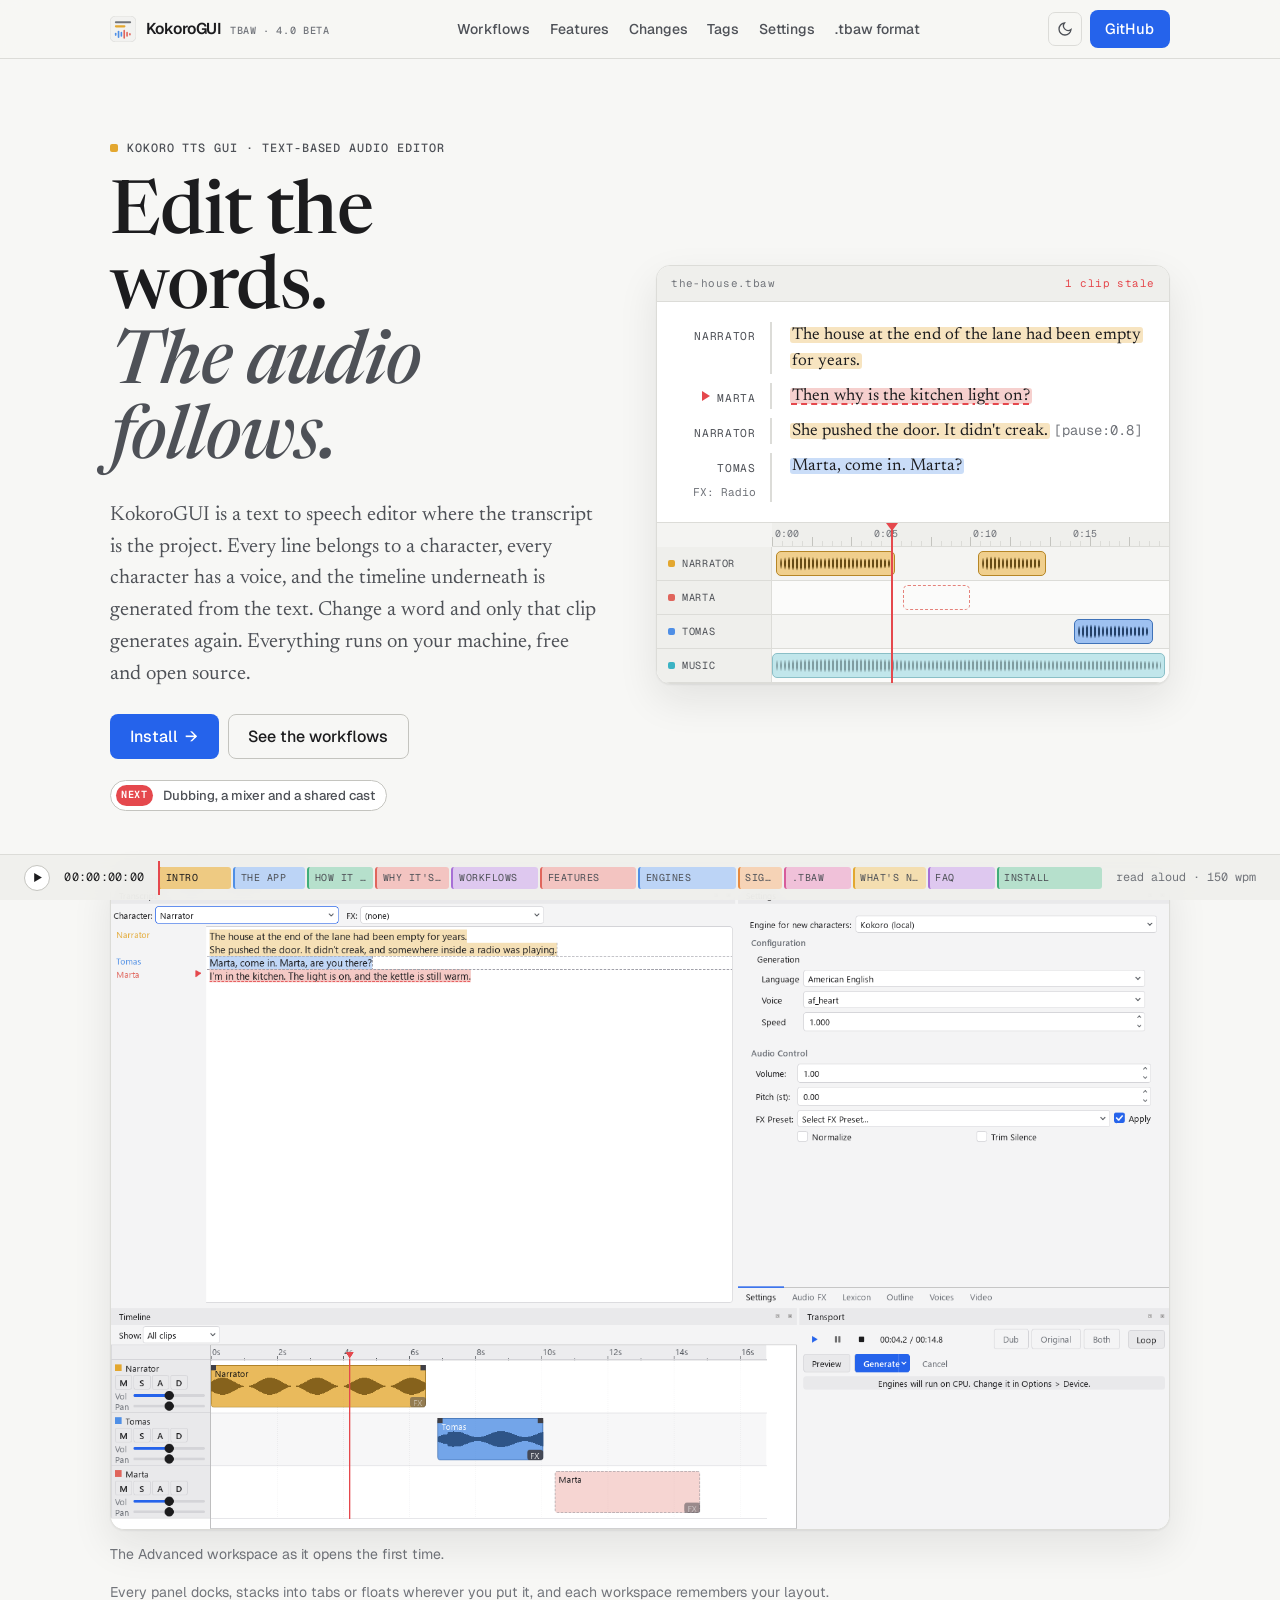
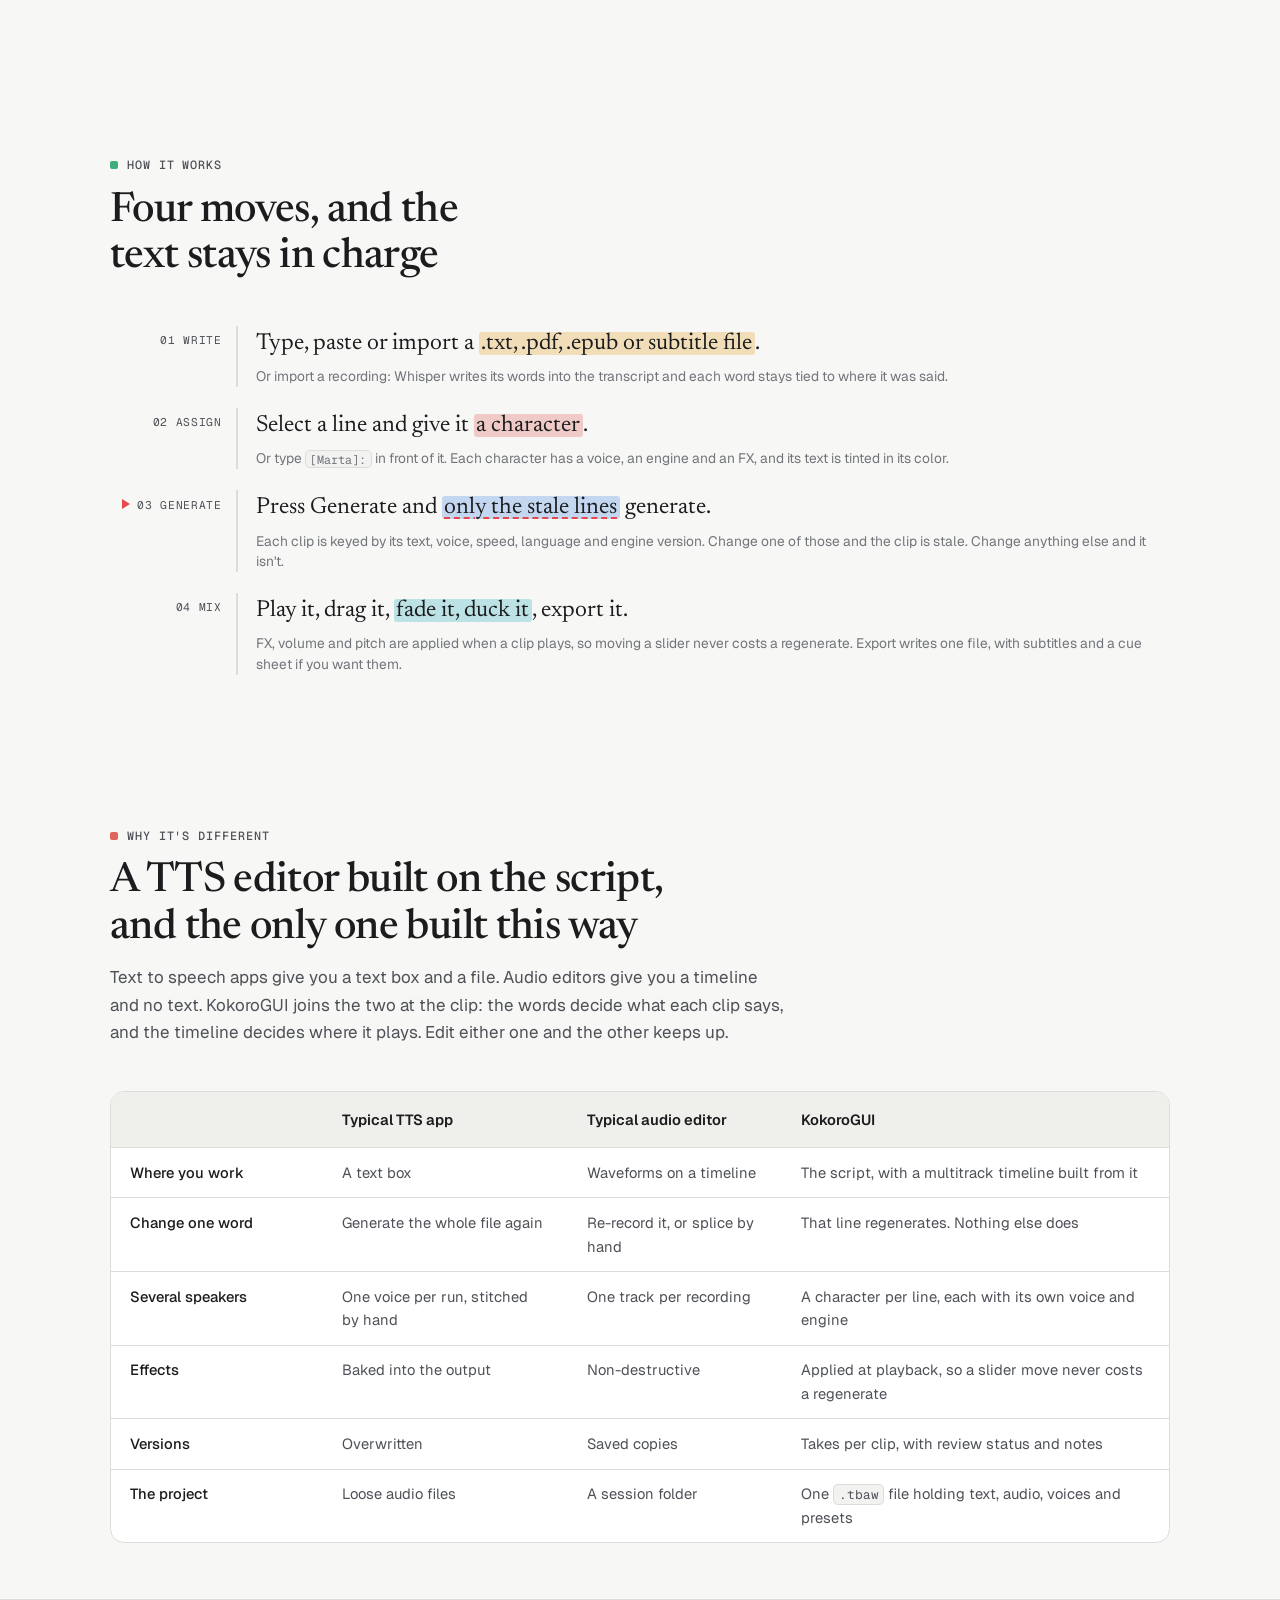
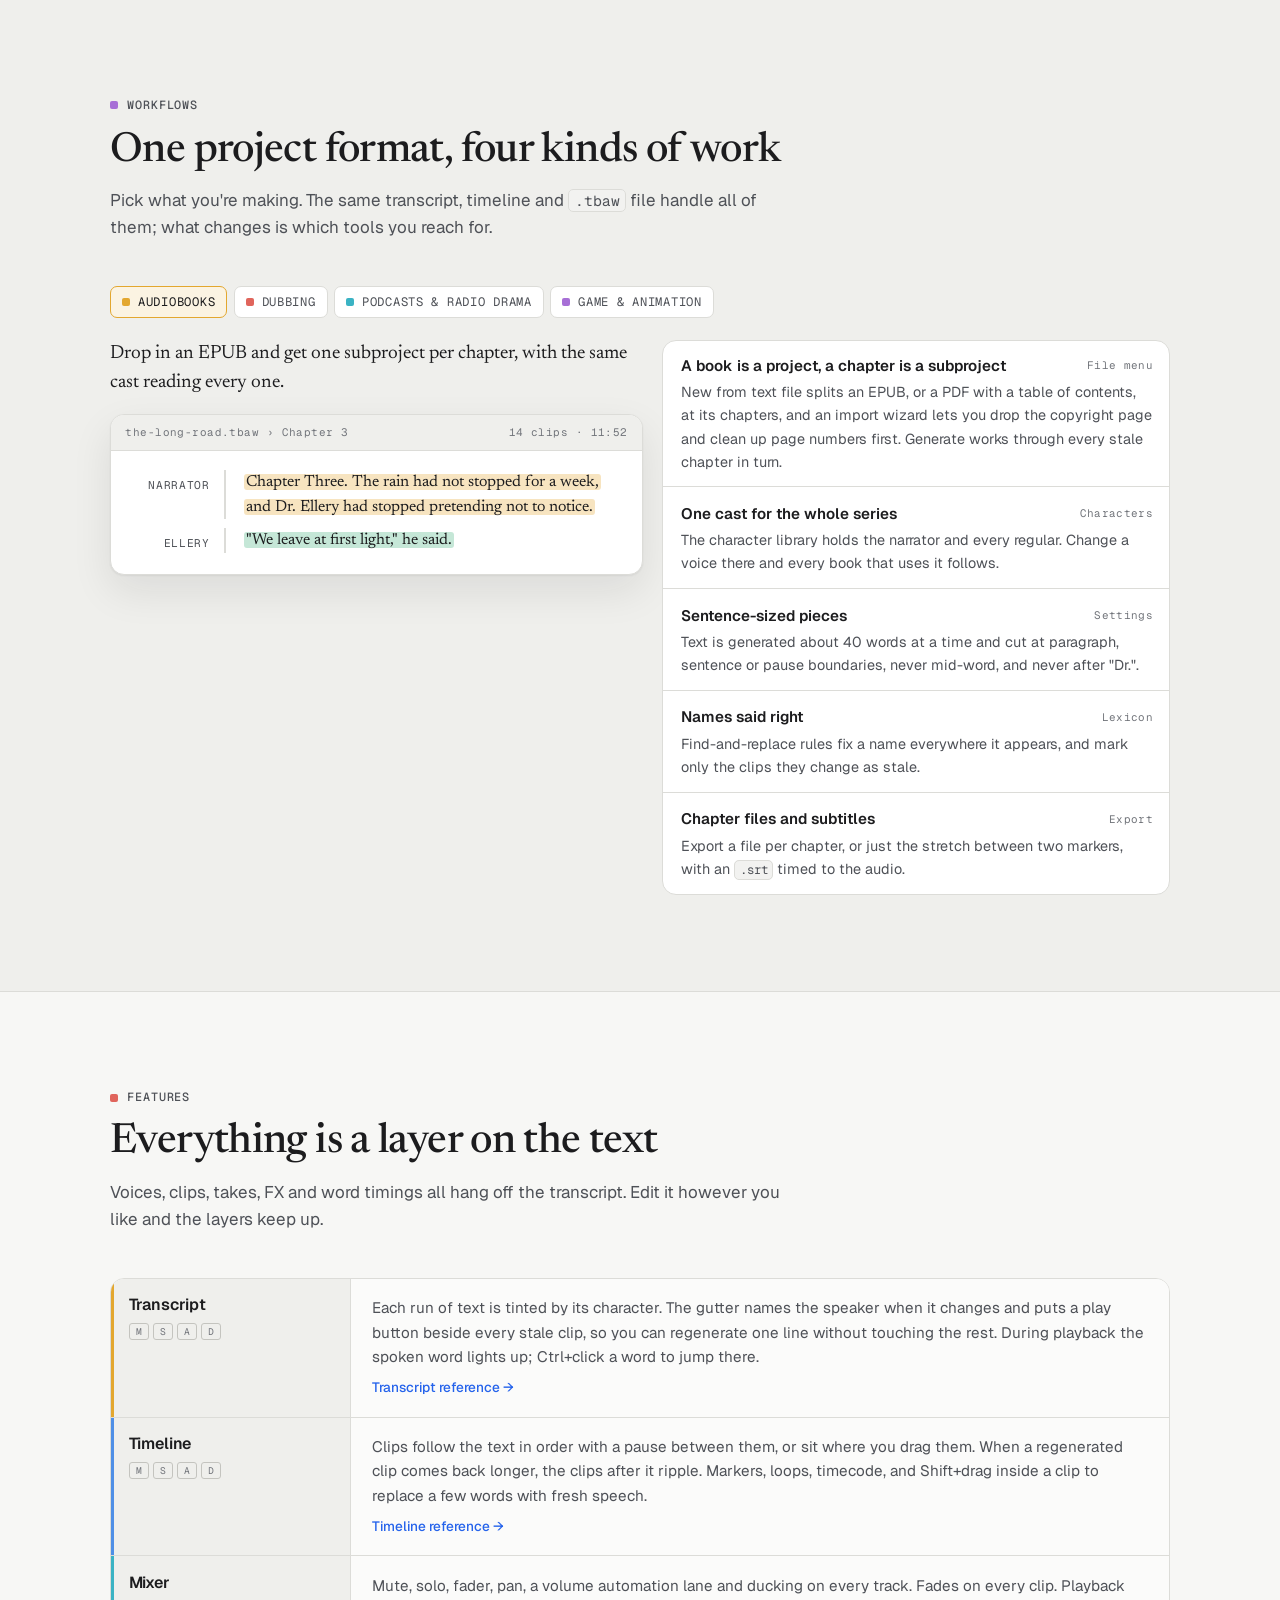
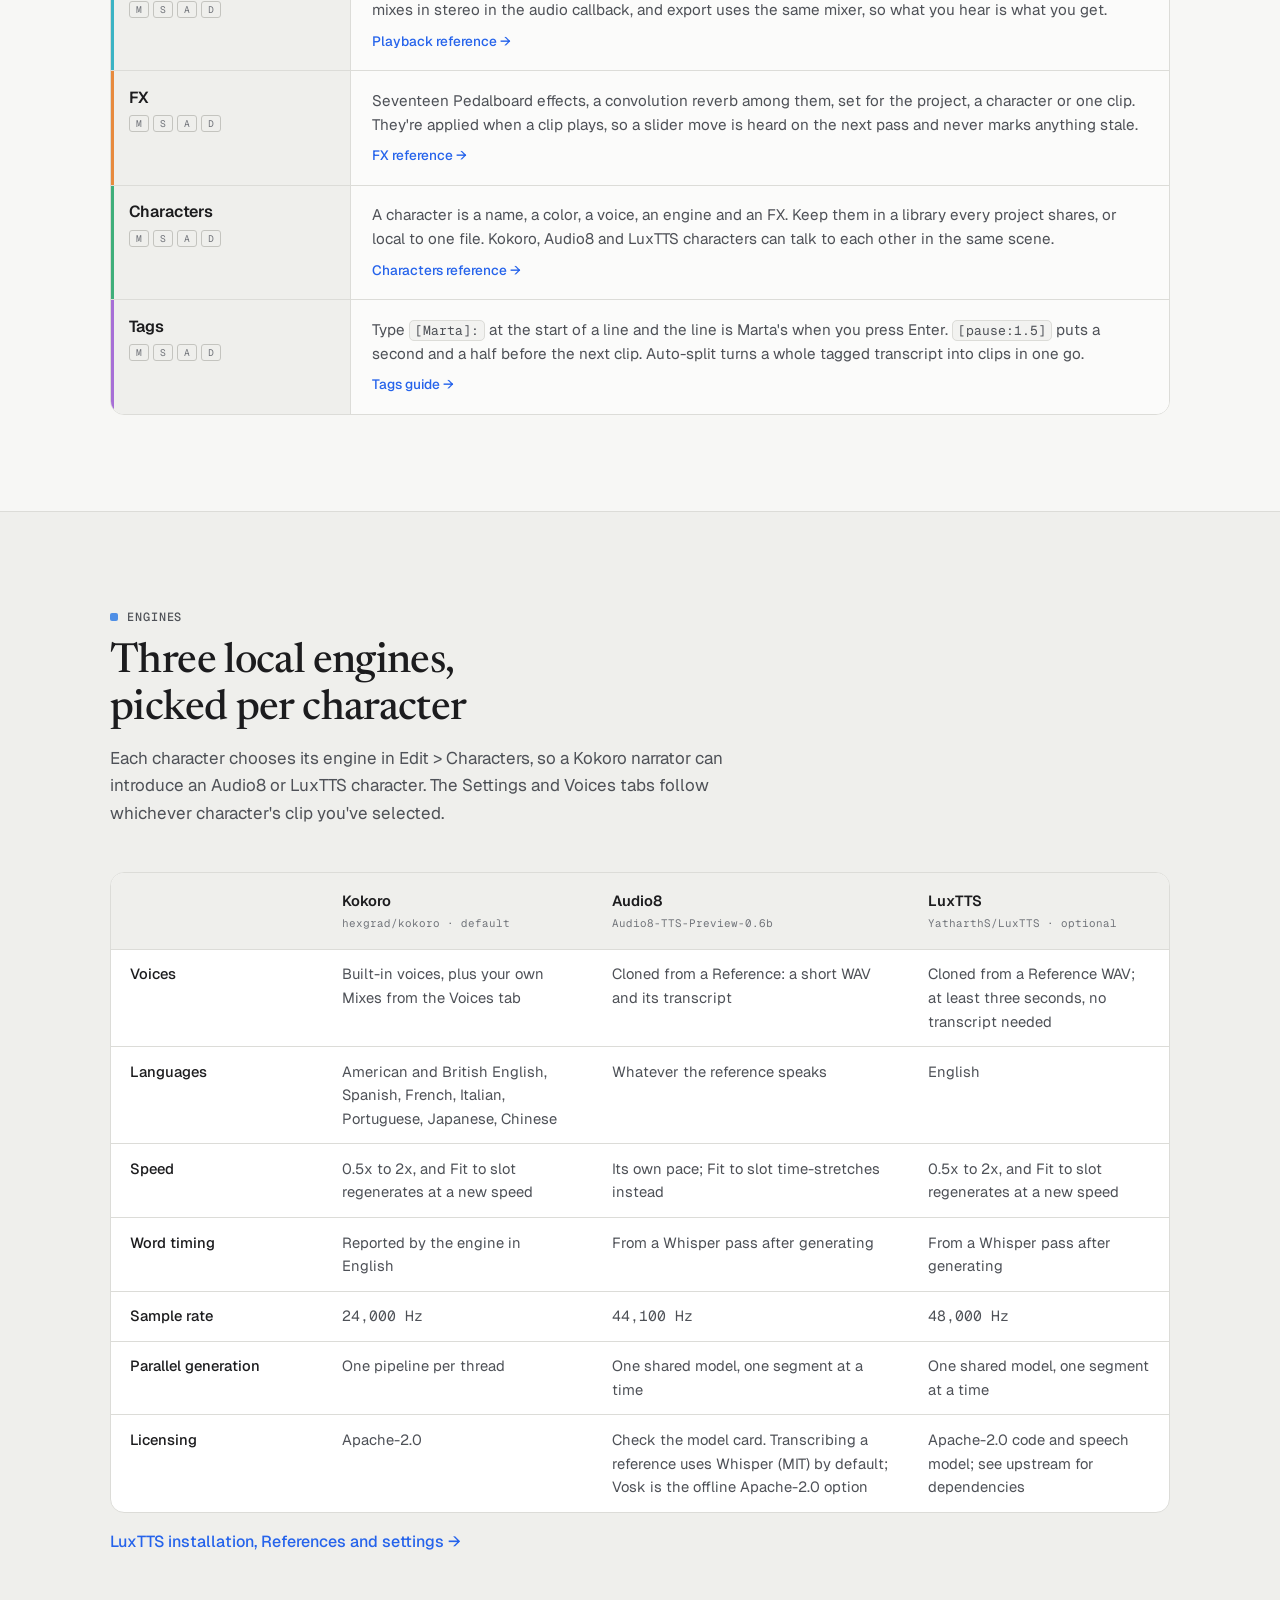
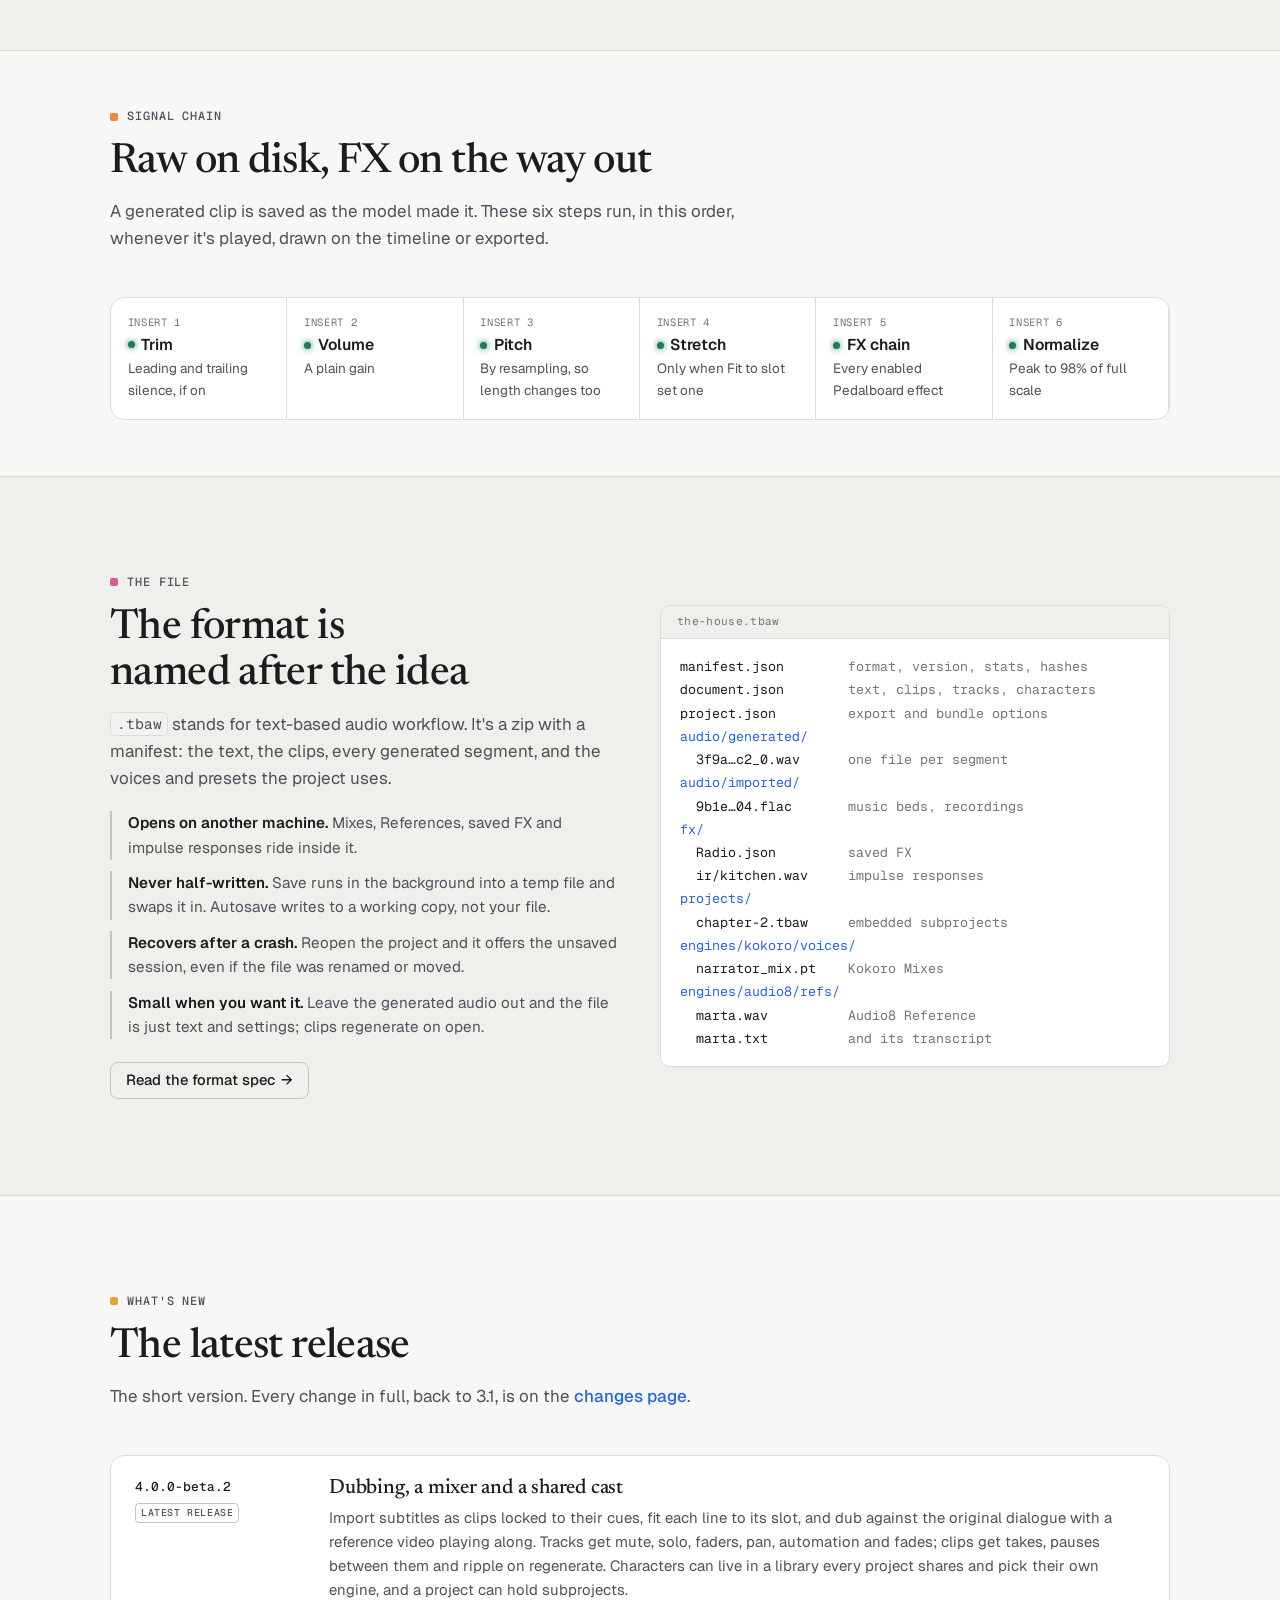
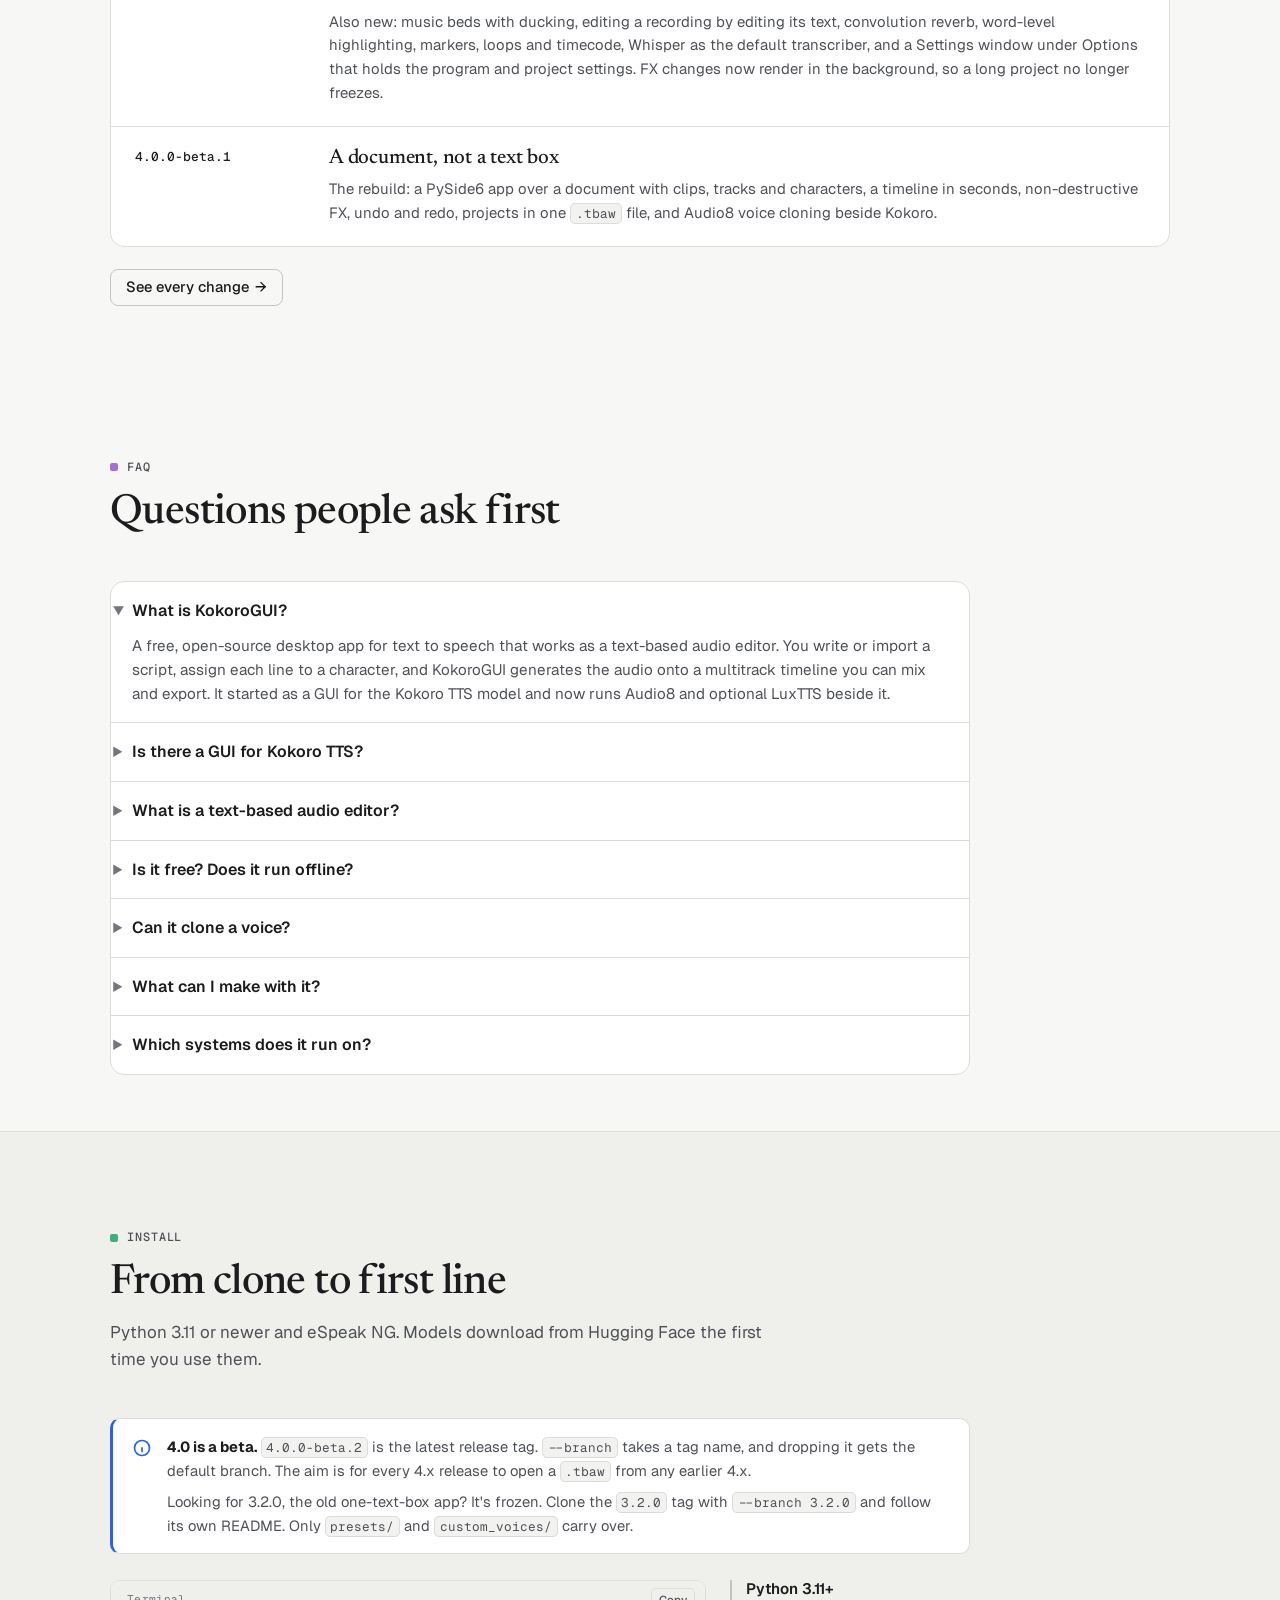
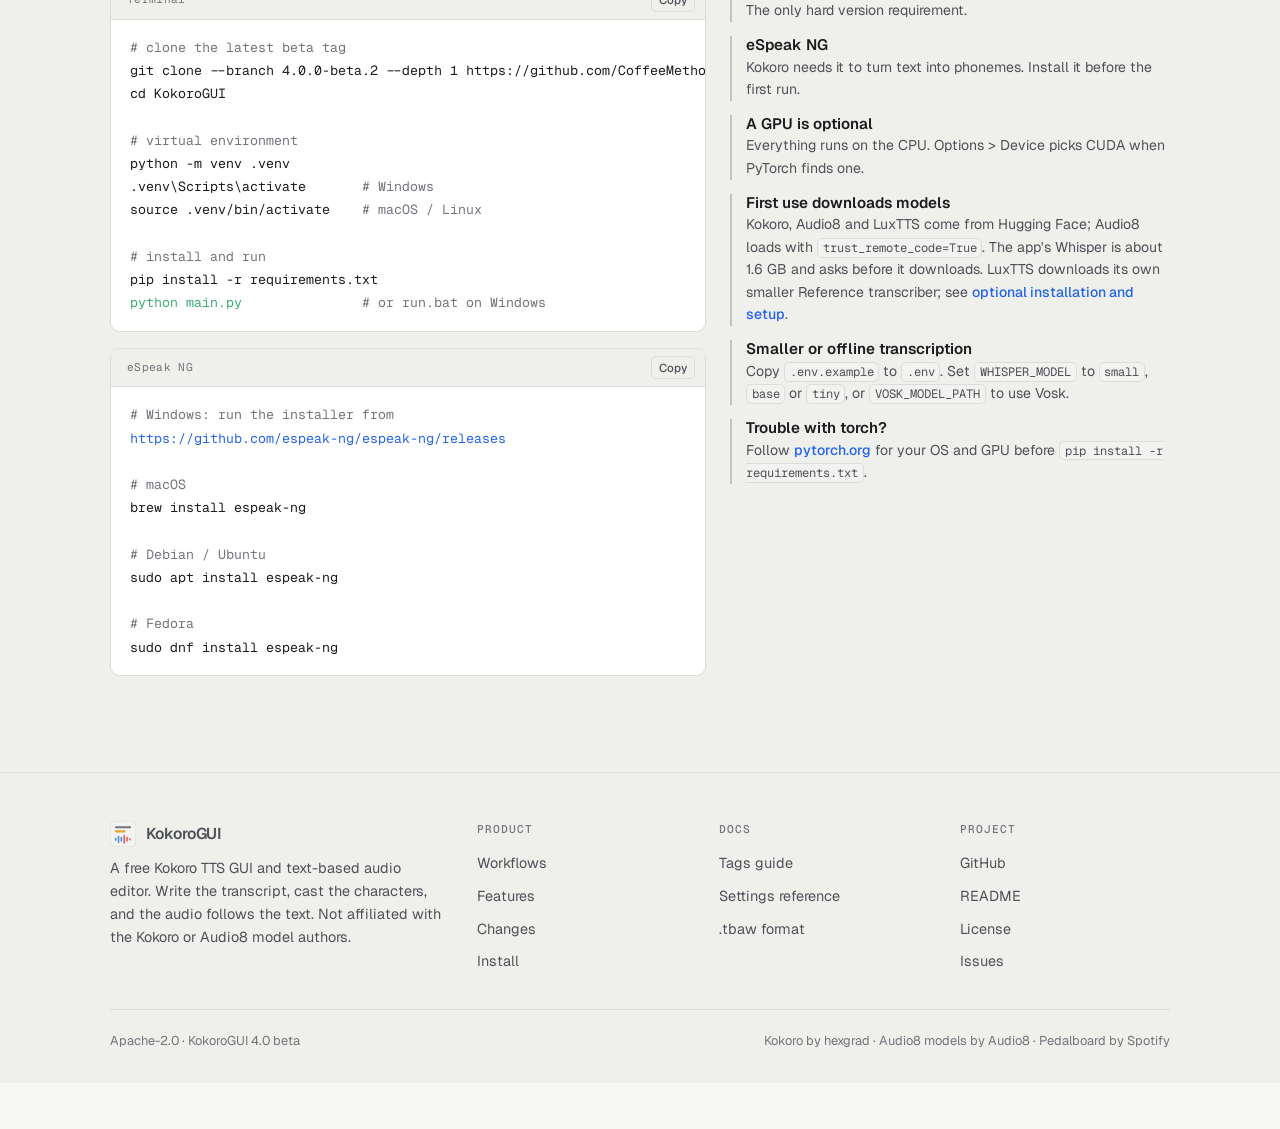
==== docs/index.html @ 77e20b41 "Add optional LuxTTS engine support Co-authored-by: coffeemethod <coffeemethod@proton.me>" ====
<!doctype html>
<html lang="en">
<head>
<meta charset="UTF-8" />
<meta name="viewport" content="width=device-width, initial-scale=1.0" />
<title>KokoroGUI · Kokoro TTS GUI and text-based audio editor</title>
<meta name="description" content="KokoroGUI is a free, open-source Kokoro TTS GUI and text-based audio editor. Write a script, give each line a voice, and a multitrack timeline is built from the text. Edit a word and only that line regenerates. Audiobooks, dubbing, podcasts and game dialogue, all offline." />
<meta name="keywords" content="Kokoro GUI, KokoroGUI, Kokoro TTS GUI, Kokoro TTS, text-based audio editor, TTS editor, text to speech editor, text to speech GUI, audiobook maker, AI voice dubbing, voice cloning, multi-voice TTS, local TTS, offline text to speech, open source TTS" />
<meta name="robots" content="index, follow, max-image-preview:large" />
<link rel="canonical" href="https://coffeemethod.github.io/KokoroGUI/" />
<meta name="theme-color" content="#1e1f22" />
<meta property="og:site_name" content="KokoroGUI" />
<meta property="og:title" content="KokoroGUI · Kokoro TTS GUI and text-based audio editor" />
<meta property="og:description" content="Edit the words and the audio follows. A free, local TTS editor where the script is the project and the timeline is built from it. Open source, one .tbaw file per project." />
<meta property="og:type" content="website" />
<meta property="og:url" content="https://coffeemethod.github.io/KokoroGUI/" />
<meta property="og:image" content="https://coffeemethod.github.io/KokoroGUI/assets/shell_dark.png" />
<meta property="og:image:width" content="1600" />
<meta property="og:image:height" content="1000" />
<meta property="og:image:alt" content="KokoroGUI: a transcript tinted by character above a multitrack timeline" />
<meta name="twitter:card" content="summary_large_image" />
<meta name="twitter:title" content="KokoroGUI · Kokoro TTS GUI and text-based audio editor" />
<meta name="twitter:description" content="Edit the words and the audio follows. A free, local TTS editor for audiobooks, dubbing, podcasts and game dialogue." />
<meta name="twitter:image" content="https://coffeemethod.github.io/KokoroGUI/assets/shell_dark.png" />
<script type="application/ld+json">
{
  "@context": "https://schema.org",
  "@graph": [
    {
      "@type": "WebSite",
      "@id": "https://coffeemethod.github.io/KokoroGUI/#website",
      "url": "https://coffeemethod.github.io/KokoroGUI/",
      "name": "KokoroGUI",
      "alternateName": ["Kokoro GUI", "Kokoro TTS GUI"],
      "inLanguage": "en"
    },
    {
      "@type": "SoftwareApplication",
      "@id": "https://coffeemethod.github.io/KokoroGUI/#app",
      "name": "KokoroGUI",
      "alternateName": ["Kokoro GUI", "Kokoro TTS GUI", "KokoroGUI text-based audio editor"],
      "description": "A free, open-source text-based audio editor for text to speech. The script is the project: each line has a character and a voice, a multitrack timeline is built from the text, and editing a word regenerates only that line. Runs Kokoro TTS, Audio8 and optional LuxTTS locally.",
      "applicationCategory": "MultimediaApplication",
      "applicationSubCategory": "Text to speech editor",
      "operatingSystem": "Windows, macOS, Linux",
      "softwareVersion": "4.0.0-beta.2",
      "license": "https://www.apache.org/licenses/LICENSE-2.0",
      "isAccessibleForFree": true,
      "offers": { "@type": "Offer", "price": "0", "priceCurrency": "USD" },
      "url": "https://coffeemethod.github.io/KokoroGUI/",
      "downloadUrl": "https://github.com/CoffeeMethod/KokoroGUI",
      "codeRepository": "https://github.com/CoffeeMethod/KokoroGUI",
      "programmingLanguage": "Python",
      "screenshot": "https://coffeemethod.github.io/KokoroGUI/assets/shell_dark.png",
      "featureList": [
        "Text-based audio editing: the transcript is the project and the timeline is built from it",
        "Only lines whose text, voice, speed, language or engine changed regenerate",
        "Per-character voices and engines in one script (Kokoro TTS, Audio8 and LuxTTS)",
        "Multitrack timeline with mute, solo, faders, pan, automation, fades and ducking",
        "Non-destructive FX: seventeen Pedalboard effects applied at playback",
        "Subtitle import and fit-to-slot for dubbing, with reference video",
        "Edit a recording by editing its Whisper transcript",
        "Takes, review status and cue sheet export for game dialogue",
        "Audiobook projects from EPUB and PDF, one subproject per chapter",
        "One portable .tbaw project file"
      ]
    },
    {
      "@type": "FAQPage",
      "@id": "https://coffeemethod.github.io/KokoroGUI/#faq",
      "mainEntity": [
        {
          "@type": "Question",
          "name": "What is KokoroGUI?",
          "acceptedAnswer": {
            "@type": "Answer",
            "text": "A free, open-source desktop app for text to speech that works as a text-based audio editor. You write or import a script, assign each line to a character, and KokoroGUI generates the audio onto a multitrack timeline you can mix and export. It started as a GUI for the Kokoro TTS model and now runs Audio8 and optional LuxTTS beside it."
          }
        },
        {
          "@type": "Question",
          "name": "Is there a GUI for Kokoro TTS?",
          "acceptedAnswer": {
            "@type": "Answer",
            "text": "Yes, this is one. KokoroGUI runs hexgrad/kokoro locally with every built-in voice, voice mixing, speed and language settings, and a full editor around it. You don't need to write Python to use it."
          }
        },
        {
          "@type": "Question",
          "name": "What is a text-based audio editor?",
          "acceptedAnswer": {
            "@type": "Answer",
            "text": "An editor where you change audio by changing its words. In KokoroGUI that goes both ways: edit the script and the changed lines regenerate; import a recording and Whisper puts its words in the transcript, so deleting a word cuts it from the audio."
          }
        },
        {
          "@type": "Question",
          "name": "Is it free? Does it run offline?",
          "acceptedAnswer": {
            "@type": "Answer",
            "text": "It's free under Apache-2.0. The models download from Hugging Face the first time you use them, and after that generation runs on your own CPU or GPU with no account and no upload."
          }
        },
        {
          "@type": "Question",
          "name": "Can it clone a voice?",
          "acceptedAnswer": {
            "@type": "Answer",
            "text": "Yes. The Audio8 engine clones a voice from a short WAV and its transcript, and KokoroGUI can transcribe the WAV for you. LuxTTS needs only the WAV, with at least three seconds of clear speech. Characters using any of these engines can speak in the same scene."
          }
        },
        {
          "@type": "Question",
          "name": "What can I make with it?",
          "acceptedAnswer": {
            "@type": "Answer",
            "text": "Audiobooks from EPUB or PDF, dubbed video from subtitle files, podcasts and radio drama with music beds, and game or animation dialogue with takes and a cue sheet. See the workflows."
          }
        },
        {
          "@type": "Question",
          "name": "Which systems does it run on?",
          "acceptedAnswer": {
            "@type": "Answer",
            "text": "Windows, macOS and Linux, anywhere Python 3.11 and eSpeak NG install. A GPU speeds things up but isn't required."
          }
        }
      ]
    }
  ]
}
</script>
<link rel="icon" href="data:image/svg+xml,%3Csvg xmlns='http://www.w3.org/2000/svg' viewBox='0 0 64 64'%3E%3Crect width='64' height='64' rx='14' fill='%231e1f22'/%3E%3Crect x='12' y='13' width='40' height='5' rx='2.5' fill='%23868a91'/%3E%3Crect x='12' y='23' width='26' height='5' rx='2.5' fill='%23e3a72f'/%3E%3Cg fill='%234f8fe6'%3E%3Crect x='12' y='41' width='4' height='8' rx='2'/%3E%3Crect x='19' y='36' width='4' height='18' rx='2'/%3E%3Crect x='26' y='39' width='4' height='12' rx='2'/%3E%3C/g%3E%3Cg fill='%23e0655c'%3E%3Crect x='33' y='34' width='4' height='22' rx='2'/%3E%3Crect x='40' y='39' width='4' height='12' rx='2'/%3E%3Crect x='47' y='42' width='4' height='6' rx='2'/%3E%3C/g%3E%3C/svg%3E" />
<link rel="preconnect" href="https://fonts.googleapis.com" />
<link rel="preconnect" href="https://fonts.gstatic.com" crossorigin />
<link href="https://fonts.googleapis.com/css2?family=Geist:wght@400;500;600&family=Geist+Mono:wght@400;500&family=Newsreader:ital,opsz,wght@0,6..72,400;0,6..72,500;1,6..72,400&display=swap" rel="stylesheet" />
<link rel="stylesheet" href="assets/site.css" />
<style>
  /* Hero */
  .hero{ padding: clamp(3rem, 7vw, 5rem) 0 clamp(2.5rem, 5vw, 3.5rem); }
  .hero-grid{ display:grid; grid-template-columns: 1fr 1.05fr; gap: clamp(2rem, 5vw, 3.5rem); align-items:center; }
  @media (max-width: 960px){ .hero-grid{ grid-template-columns: 1fr; } }
  .hero-copy{ display:flex; flex-direction:column; gap:1.3rem; }
  .hero h1 em{ font-style: italic; color: var(--text-2); }
  .hero .lede{ font-family: var(--font-script); font-size: clamp(1.12rem, 1.7vw, 1.28rem); line-height:1.55; color: var(--text-2); max-width: 36em; }
  .hero-ctas{ display:flex; gap:.6rem; flex-wrap:wrap; margin-top:.2rem; }
  .hero-chips{ display:flex; gap:.45rem; flex-wrap:wrap; }
  .stage{ background: var(--surface); border:1px solid var(--border); border-radius: var(--radius-lg); box-shadow: var(--shadow); overflow:hidden; }
  .stage-bar{ display:flex; align-items:center; justify-content:space-between; gap:1rem; padding:.55rem .9rem; border-bottom:1px solid var(--border); background: var(--bg-2); font-family: var(--font-mono); font-size:.68rem; color: var(--text-3); letter-spacing:.04em; }
  .stage-bar .dirty{ color: var(--playhead); }
  .stage .script{ padding: 1.2rem 1.2rem 1.3rem 0; --gutter: 7.2rem; font-size: 1.06rem; }
  .stage .tl{ border:none; border-top:1px solid var(--border); border-radius:0; --tl-head: 7.2rem; }
  @media (max-width: 620px){ .stage .script{ --gutter: 5.2rem; } .stage .tl{ --tl-head: 5.2rem; } }
  /* word-by-word highlight, like the app's playback */
  .karaoke .w{ border-radius:3px; animation: word 7.2s linear infinite; animation-delay: calc(var(--i) * .42s); }
  @keyframes word{ 0%{ background: color-mix(in srgb, var(--playhead) 38%, transparent); } 6%, 100%{ background: transparent; } }

  /* Screenshot */
  .shot{ border:1px solid var(--border); border-radius: var(--radius-lg); overflow:hidden; background: var(--surface); box-shadow: var(--shadow); }
  .shot img{ width:100%; height:auto; aspect-ratio: 16 / 10; object-fit: cover; }
  .shot img.light{ display:none; }
  :root[data-theme="light"] .shot img.dark{ display:none; }
  :root[data-theme="light"] .shot img.light{ display:block; }
  @media (prefers-color-scheme: light){
    :root:not([data-theme="dark"]) .shot img.dark{ display:none; }
    :root:not([data-theme="dark"]) .shot img.light{ display:block; }
  }
  .shot-cap{ display:flex; justify-content:space-between; gap:1rem; flex-wrap:wrap; margin-top:.8rem; font-size:.88rem; color: var(--text-3); }

  /* The four moves */
  .moves .script{ font-size: clamp(1.15rem, 2vw, 1.45rem); row-gap: 1.3rem; --gutter: 8rem; }
  .moves .script .t small{ display:block; font-family: var(--font-body); font-size:.86rem; color: var(--text-3); margin-top:.3rem; line-height:1.5; }
  @media (max-width: 620px){ .moves .script{ --gutter: 5.2rem; } }

  /* Workflow picker */
  .wf{ display:grid; grid-template-columns: 1.05fr 1fr; gap: 1.2rem; align-items:start; }
  @media (max-width: 900px){ .wf{ grid-template-columns: 1fr; } }
  .wf-intro{ font-family: var(--font-script); font-size: 1.2rem; line-height:1.5; color: var(--text); margin-bottom: 1rem; max-width: 34em; }
  .wf .stage .script{ font-size: 1rem; }
  .wf-list{ list-style:none; margin:0; padding:0; display:flex; flex-direction:column; gap:.1rem; border:1px solid var(--border); border-radius: var(--radius-lg); background: var(--surface); overflow:hidden; }
  .wf-list li{ padding: .8rem 1rem .8rem 1.1rem; border-bottom:1px solid var(--border); display:grid; grid-template-columns: 1fr auto; gap:.2rem 1rem; }
  .wf-list li:last-child{ border-bottom:none; }
  .wf-list b{ font-weight:600; font-size:.95rem; }
  .wf-list span{ grid-column: 1 / -1; color: var(--text-2); font-size:.9rem; }
  .wf-list a{ font-family: var(--font-mono); font-size:.68rem; color: var(--text-3); text-decoration:none; align-self:center; letter-spacing:.03em; }
  .wf-list a:hover{ color: var(--accent); }

  /* Engine compare */
  .compare{ overflow-x:auto; border:1px solid var(--border); border-radius: var(--radius-lg); background: var(--surface); }
  table.cmp{ width:100%; border-collapse:collapse; min-width: 640px; font-size:.92rem; }
  table.cmp th{ text-align:left; padding: 1rem 1.2rem; border-bottom:1px solid var(--border); font-weight:600; vertical-align: bottom; background: var(--bg-2); }
  table.cmp th .sub{ display:block; font-family: var(--font-mono); font-size:.68rem; color: var(--text-3); font-weight:400; margin-top:.2rem; }
  table.cmp th:first-child{ width: 20%; }
  table.cmp td{ padding: .8rem 1.2rem; border-bottom:1px solid var(--border); vertical-align: top; color: var(--text-2); }
  table.cmp td:first-child{ color: var(--text); font-weight:500; }
  table.cmp tr:last-child td{ border-bottom:none; }

  /* Signal chain as insert slots on a channel strip */
  .inserts{ display:grid; grid-template-columns: repeat(6, 1fr); border:1px solid var(--border); border-radius: var(--radius-lg); overflow:hidden; background: var(--surface); }
  @media (max-width: 900px){ .inserts{ grid-template-columns: repeat(3, 1fr); } }
  @media (max-width: 520px){ .inserts{ grid-template-columns: 1fr 1fr; } }
  .insert{ padding: 1rem 1.05rem 1.1rem; border-right:1px solid var(--border); border-bottom:1px solid var(--border); display:flex; flex-direction:column; gap:.3rem; margin-bottom:-1px; }
  .insert .n{ font-family: var(--font-mono); font-size:.66rem; color: var(--text-3); letter-spacing:.06em; }
  .insert h4{ font-size:.98rem; }
  .insert p{ font-size:.84rem; color: var(--text-2); }
  .insert .led{ width:7px; height:7px; border-radius:50%; background: var(--ok); box-shadow: 0 0 6px var(--ok); display:inline-block; margin-right:.4rem; vertical-align: 1px; }

  /* Projects */
  .split{ display:grid; grid-template-columns: 1fr 1fr; gap: 2.5rem; align-items:center; }
  @media (max-width: 860px){ .split{ grid-template-columns: 1fr; } }
  .split .sec-head{ margin-bottom: 1.2rem; }
  .checks{ list-style:none; margin:0; padding:0; display:flex; flex-direction:column; gap:.7rem; }
  .checks li{ font-size:.95rem; color: var(--text-2); padding-left: 1rem; border-left: 2px solid var(--border-2); }
  .checks b{ color: var(--text); font-weight:600; }

  /* What's new */
  .log{ display:flex; flex-direction:column; border:1px solid var(--border); border-radius: var(--radius-lg); background: var(--surface); overflow:hidden; }
  .log-item{ display:grid; grid-template-columns: 170px 1fr; gap: 1.5rem; padding: 1.3rem 1.5rem; border-bottom:1px solid var(--border); }
  .log-item:last-child{ border-bottom:none; }
  @media (max-width: 700px){ .log-item{ grid-template-columns: 1fr; gap:.5rem; } }
  .log-item .v{ font-family: var(--font-mono); font-size:.8rem; font-weight:500; color: var(--text); display:flex; flex-direction:column; gap:.35rem; align-items:flex-start; }
  .log-item .v .badge{ font-size:.62rem; letter-spacing:.06em; color: var(--text-2); border:1px solid var(--border-2); padding:.12em .5em; border-radius:4px; }
  .log-item h3{ font-family: var(--font-script); font-size:1.3rem; font-weight:500; margin-bottom:.4rem; }
  .log-item p{ font-size:.93rem; color: var(--text-2); }
  .log-item p + p{ margin-top:.5rem; }

  /* Install */
  .install-grid{ display:grid; grid-template-columns: 1.15fr .85fr; gap: 1.5rem; align-items:start; }
  @media (max-width: 900px){ .install-grid{ grid-template-columns: 1fr; } }
  .req{ display:flex; flex-direction:column; gap:.9rem; }
  .req div{ border-left: 2px solid var(--border-2); padding-left:.9rem; }
  .req h4{ font-size:.95rem; margin-bottom:.15rem; }
  .req p{ font-size:.88rem; color: var(--text-2); }
  /* FAQ */
  .faq{ display:flex; flex-direction:column; border:1px solid var(--border); border-radius: var(--radius-lg); background: var(--surface); overflow:hidden; max-width: 860px; }
  .faq details{ border-bottom:1px solid var(--border); padding: 1rem 1.3rem; }
  .faq details:last-child{ border-bottom:none; }
  .faq summary{ cursor:pointer; font-weight:600; color: var(--text); list-style-position: outside; }
  .faq summary::marker{ color: var(--text-3); }
  .faq details p{ margin-top:.6rem; color: var(--text-2); font-size:.95rem; }
</style>
</head>
<body>

<header class="site">
  <nav class="wrap">
    <a class="brand" href="index.html">
      <svg class="brand-mark" viewBox="0 0 64 64" aria-hidden="true">
        <rect width="64" height="64" rx="14" fill="var(--surface-2)" stroke="var(--border-2)"/>
        <rect x="12" y="13" width="40" height="5" rx="2.5" fill="var(--text-3)"/>
        <rect x="12" y="23" width="26" height="5" rx="2.5" fill="var(--c1)"/>
        <g fill="var(--c2)"><rect x="12" y="41" width="4" height="8" rx="2"/><rect x="19" y="36" width="4" height="18" rx="2"/><rect x="26" y="39" width="4" height="12" rx="2"/></g>
        <g fill="var(--c3)"><rect x="33" y="34" width="4" height="22" rx="2"/><rect x="40" y="39" width="4" height="12" rx="2"/><rect x="47" y="42" width="4" height="6" rx="2"/></g>
      </svg>
      <span class="brand-word">KokoroGUI<span class="ver">TBAW · 4.0 beta</span></span>
    </a>
    <div class="navlinks">
      <a href="index.html#workflows">Workflows</a>
      <a href="index.html#features">Features</a>
      <a href="changes.html">Changes</a>
      <a href="scripting.html">Tags</a>
      <a href="settings.html">Settings</a>
      <a href="format.html">.tbaw format</a>
    </div>
    <div class="navctas">
      <button class="icon-btn" id="themeToggle" aria-label="Toggle color theme" title="Toggle color theme">
        <svg id="iconSun" width="16" height="16" viewBox="0 0 24 24" fill="none" stroke="currentColor" stroke-width="2" stroke-linecap="round"><circle cx="12" cy="12" r="4"/><path d="M12 2v2M12 20v2M4.9 4.9l1.4 1.4M17.7 17.7l1.4 1.4M2 12h2M20 12h2M4.9 19.1l1.4-1.4M17.7 6.3l1.4-1.4"/></svg>
        <svg id="iconMoon" width="16" height="16" viewBox="0 0 24 24" fill="none" stroke="currentColor" stroke-width="2" stroke-linecap="round" style="display:none"><path d="M21 12.8A9 9 0 1 1 11.2 3 7 7 0 0 0 21 12.8Z"/></svg>
      </button>
      <button class="icon-btn menu-btn" id="menuToggle" aria-label="Open menu" aria-expanded="false">
        <svg width="16" height="16" viewBox="0 0 24 24" fill="none" stroke="currentColor" stroke-width="2" stroke-linecap="round"><path d="M4 7h16M4 12h16M4 17h16"/></svg>
      </button>
      <a class="btn btn-primary" href="https://github.com/CoffeeMethod/KokoroGUI" target="_blank" rel="noopener">GitHub</a>
    </div>
  </nav>
</header>

<main id="top">
  <section class="hero" data-clip="Intro" data-cc="c1">
    <div class="wrap hero-grid">
      <div class="hero-copy reveal">
        <span class="eyebrow">Kokoro TTS GUI · text-based audio editor</span>
        <h1>Edit the words.<br><em>The audio follows.</em></h1>
        <p class="lede">KokoroGUI is a text to speech editor where the transcript is the project. Every line belongs to a character, every character has a voice, and the timeline underneath is generated from the text. Change a word and only that clip generates again. Everything runs on your machine, free and open source.</p>
        <div class="hero-ctas">
          <a class="btn btn-primary btn-lg" href="#install">Install <span class="arrow" aria-hidden="true">→</span></a>
          <a class="btn btn-ghost btn-lg" href="#workflows">See the workflows</a>
        </div>
        <div class="hero-chips">
          <a class="pill" href="changes.html"><span class="tag">NEXT</span> Dubbing, a mixer and a shared cast</a>
        </div>
      </div>

      <div class="stage reveal" aria-label="A short radio drama in the transcript, with its timeline underneath">
        <div class="stage-bar"><span>the-house.tbaw</span><span class="dirty">1 clip stale</span></div>
        <div class="script">
          <div class="g named c1">Narrator</div>
          <div class="t"><span class="run c1 karaoke"><span class="w" style="--i:0">The</span> <span class="w" style="--i:1">house</span> <span class="w" style="--i:2">at</span> <span class="w" style="--i:3">the</span> <span class="w" style="--i:4">end</span> <span class="w" style="--i:5">of</span> <span class="w" style="--i:6">the</span> <span class="w" style="--i:7">lane</span> <span class="w" style="--i:8">had</span> <span class="w" style="--i:9">been</span> <span class="w" style="--i:10">empty</span> <span class="w" style="--i:11">for</span> <span class="w" style="--i:12">years.</span></span></div>
          <div class="g named c3"><span class="play" aria-label="stale"></span>Marta</div>
          <div class="t"><span class="run c3 stale">Then why is the kitchen light on?</span></div>
          <div class="g named c1">Narrator</div>
          <div class="t"><span class="run c1">She pushed the door. It didn't creak.</span> <span class="tagtxt">[pause:0.8]</span></div>
          <div class="g named c2">Tomas<span class="fx">FX: Radio</span></div>
          <div class="t"><span class="run c2">Marta, come in. Marta?</span></div>
        </div>
        <div class="tl animate" aria-hidden="true">
          <div class="tl-ruler"><span style="left:0">0:00</span><span style="left:25%">0:05</span><span style="left:50%">0:10</span><span style="left:75%">0:15</span></div>
          <div class="tl-lane c1"><div class="tl-name">Narrator</div><div class="tl-track"><div class="clip c1" style="left:1%; width:30%"></div><div class="clip c1" style="left:52%; width:17%"></div></div></div>
          <div class="tl-lane c3"><div class="tl-name">Marta</div><div class="tl-track"><div class="clip c3 est" style="left:33%; width:17%"></div></div></div>
          <div class="tl-lane c2"><div class="tl-name">Tomas</div><div class="tl-track"><div class="clip c2" style="left:76%; width:20%"></div></div></div>
          <div class="tl-lane c6"><div class="tl-name">Music</div><div class="tl-track"><div class="clip c6" style="left:0; width:99%; opacity:.55"></div></div></div>
          <div class="tl-playhead"></div>
        </div>
      </div>
    </div>
  </section>

  <section class="tight" style="padding-top:0;" data-clip="The app" data-cc="c2">
    <div class="wrap">
      <div class="shot reveal">
        <img class="dark" src="assets/shell_dark.png" alt="KokoroGUI: the transcript with its character gutter and the settings tabs above a timeline with waveforms, a playhead and the transport" width="1600" height="1000" />
        <img class="light" src="assets/shell_light.png" alt="" width="1600" height="1000" loading="lazy" />
      </div>
      <div class="shot-cap"><span>The Advanced workspace as it opens the first time.</span><span>Every panel docks, stacks into tabs or floats wherever you put it, and each workspace remembers your layout.</span></div>
    </div>
  </section>

  <section id="how" class="moves" data-clip="How it works" data-cc="c4">
    <div class="wrap">
      <div class="sec-head reveal">
        <span class="eyebrow c4">How it works</span>
        <h2>Four moves, and the text stays in charge</h2>
      </div>
      <div class="script reveal">
        <div class="g named c1">01 Write</div>
        <div class="t">Type, paste or import a <span class="run c1">.txt, .pdf, .epub or subtitle file</span>.
          <small>Or import a recording: Whisper writes its words into the transcript and each word stays tied to where it was said.</small></div>
        <div class="g named c3">02 Assign</div>
        <div class="t">Select a line and give it <span class="run c3">a character</span>.
          <small>Or type <code>[Marta]:</code> in front of it. Each character has a voice, an engine and an FX, and its text is tinted in its color.</small></div>
        <div class="g named c2"><span class="play"></span>03 Generate</div>
        <div class="t">Press Generate and <span class="run c2 stale">only the stale lines</span> generate.
          <small>Each clip is keyed by its text, voice, speed, language and engine version. Change one of those and the clip is stale. Change anything else and it isn't.</small></div>
        <div class="g named c6">04 Mix</div>
        <div class="t">Play it, drag it, <span class="run c6">fade it, duck it</span>, export it.
          <small>FX, volume and pitch are applied when a clip plays, so moving a slider never costs a regenerate. Export writes one file, with subtitles and a cue sheet if you want them.</small></div>
      </div>
    </div>
  </section>

  <section id="different" class="tight" data-clip="Why it's different" data-cc="c3">
    <div class="wrap">
      <div class="sec-head reveal">
        <span class="eyebrow c3">Why it's different</span>
        <h2>A TTS editor built on the script, and the only one built this way</h2>
        <p>Text to speech apps give you a text box and a file. Audio editors give you a timeline and no text. KokoroGUI joins the two at the clip: the words decide what each clip says, and the timeline decides where it plays. Edit either one and the other keeps up.</p>
      </div>
      <div class="compare reveal">
        <table class="cmp">
          <thead>
            <tr>
              <th></th>
              <th>Typical TTS app</th>
              <th>Typical audio editor</th>
              <th>KokoroGUI</th>
            </tr>
          </thead>
          <tbody>
            <tr><td>Where you work</td><td>A text box</td><td>Waveforms on a timeline</td><td>The script, with a multitrack timeline built from it</td></tr>
            <tr><td>Change one word</td><td>Generate the whole file again</td><td>Re-record it, or splice by hand</td><td>That line regenerates. Nothing else does</td></tr>
            <tr><td>Several speakers</td><td>One voice per run, stitched by hand</td><td>One track per recording</td><td>A character per line, each with its own voice and engine</td></tr>
            <tr><td>Effects</td><td>Baked into the output</td><td>Non-destructive</td><td>Applied at playback, so a slider move never costs a regenerate</td></tr>
            <tr><td>Versions</td><td>Overwritten</td><td>Saved copies</td><td>Takes per clip, with review status and notes</td></tr>
            <tr><td>The project</td><td>Loose audio files</td><td>A session folder</td><td>One <code>.tbaw</code> file holding text, audio, voices and presets</td></tr>
          </tbody>
        </table>
      </div>
    </div>
  </section>

  <section id="workflows" style="background: var(--bg-2); border-top:1px solid var(--border); border-bottom:1px solid var(--border);" data-clip="Workflows" data-cc="c5">
    <div class="wrap">
      <div class="sec-head reveal">
        <span class="eyebrow c5">Workflows</span>
        <h2>One project format, four kinds of work</h2>
        <p>Pick what you're making. The same transcript, timeline and <code>.tbaw</code> file handle all of them; what changes is which tools you reach for.</p>
      </div>

      <div class="tabs" role="tablist" aria-label="Workflows" data-remember="kg-workflow">
        <button class="c1" role="tab" id="tab-books" aria-controls="wf-books" aria-selected="true">Audiobooks</button>
        <button class="c3" role="tab" id="tab-dub" aria-controls="wf-dub" aria-selected="false" tabindex="-1">Dubbing</button>
        <button class="c6" role="tab" id="tab-pod" aria-controls="wf-pod" aria-selected="false" tabindex="-1">Podcasts &amp; radio drama</button>
        <button class="c5" role="tab" id="tab-game" aria-controls="wf-game" aria-selected="false" tabindex="-1">Game &amp; animation</button>
      </div>

      <div role="tabpanel" id="wf-books" aria-labelledby="tab-books">
        <div class="wf">
          <div>
            <p class="wf-intro">Drop in an EPUB and get one subproject per chapter, with the same cast reading every one.</p>
            <div class="stage">
              <div class="stage-bar"><span>the-long-road.tbaw › Chapter 3</span><span>14 clips · 11:52</span></div>
              <div class="script">
                <div class="g named c1">Narrator</div>
                <div class="t"><span class="run c1">Chapter Three. The rain had not stopped for a week, and Dr. Ellery had stopped pretending not to notice.</span></div>
                <div class="g named c4">Ellery</div>
                <div class="t"><span class="run c4">"We leave at first light," he said.</span></div>
              </div>
            </div>
          </div>
          <ul class="wf-list">
            <li><b>A book is a project, a chapter is a subproject</b><a href="settings.html#generation">File menu</a><span>New from text file splits an EPUB, or a PDF with a table of contents, at its chapters, and an import wizard lets you drop the copyright page and clean up page numbers first. Generate works through every stale chapter in turn.</span></li>
            <li><b>One cast for the whole series</b><a href="settings.html#characters">Characters</a><span>The character library holds the narrator and every regular. Change a voice there and every book that uses it follows.</span></li>
            <li><b>Sentence-sized pieces</b><a href="settings.html#settings-dock">Settings</a><span>Text is generated about 40 words at a time and cut at paragraph, sentence or pause boundaries, never mid-word, and never after "Dr.".</span></li>
            <li><b>Names said right</b><a href="settings.html#lexicon">Lexicon</a><span>Find-and-replace rules fix a name everywhere it appears, and mark only the clips they change as stale.</span></li>
            <li><b>Chapter files and subtitles</b><a href="settings.html#processing">Export</a><span>Export a file per chapter, or just the stretch between two markers, with an <code>.srt</code> timed to the audio.</span></li>
          </ul>
        </div>
      </div>

      <div role="tabpanel" id="wf-dub" aria-labelledby="tab-dub" hidden>
        <div class="wf">
          <div>
            <p class="wf-intro">Import the subtitles, hear the original under each line, and fit every new line into its slot.</p>
            <div class="stage">
              <div class="stage-bar"><span>episode-04.tbaw</span><span>Dub · <b style="color:var(--text)">Both</b> · Original</span></div>
              <div class="tl" aria-hidden="true">
                <div class="tl-ruler"><span style="left:0">01:00:00:00</span><span style="left:50%">01:00:05:00</span></div>
                <div class="tl-lane c3"><div class="tl-name">Inès</div><div class="tl-track"><div class="clip slot" style="left:4%; width:34%"></div><div class="clip c3" style="left:4%; width:31%"></div></div></div>
                <div class="tl-lane c2"><div class="tl-name">Karl</div><div class="tl-track"><div class="clip slot" style="left:44%; width:22%"></div><div class="clip c2" style="left:44%; width:27%; border-color: var(--playhead)"></div></div></div>
                <div class="tl-lane c8"><div class="tl-name">Source</div><div class="tl-track"><div class="clip c8" style="left:3%; width:66%; opacity:.5"></div></div></div>
                <div class="tl-playhead" style="--p:.46"></div>
              </div>
              <div class="script" style="padding-top:1rem;">
                <div class="g named c2">Karl <span style="color:var(--playhead)">122%</span></div>
                <div class="t"><span class="run c2" style="text-decoration: underline wavy var(--playhead); text-underline-offset:.25em;">I told you we should have taken the other road.</span></div>
              </div>
            </div>
          </div>
          <ul class="wf-list">
            <li><b>Subtitles in, clips out</b><a href="settings.html#generation">Import Subtitles</a><span>SRT, WebVTT and ASS/SSA. Each cue becomes a clip locked to its time, and named speakers map to characters in one dialog.</span></li>
            <li><b>Fit to slot</b><a href="settings.html#timeline">Timeline</a><span>Each clip shows how full its slot is. Kokoro and LuxTTS regenerate at a new speed until it fits within 3%; Audio8 time-stretches on playback.</span></li>
            <li><b>Hear the original</b><a href="settings.html#transport">Transport</a><span>Import the source track and switch between Dub, Original and Both mid-play. The original under each clip is its cue's slice.</span></li>
            <li><b>Picture to dub against</b><a href="settings.html#video">Video</a><span>Load an MP4, MOV, MKV or WebM; it plays muted and follows the transport, with an offset for leaders.</span></li>
            <li><b>Stems for the mix</b><a href="settings.html#processing">Export</a><span>One file per track or per character, plus a dialogue stem without the music, all the length of the mix so they line up at 0. The start timecode goes in the file name.</span></li>
            <li><b>Transcripts and chapters</b><a href="settings.html#processing">Export</a><span>WebVTT, SRT, Podcasting 2.0 JSON and plain text with speaker names, plus a chapters file and Markdown show notes from your markers.</span></li>
            <li><b>Words land on the cue</b><a href="settings.html#settings-window">Project settings</a><span>A locked clip starts early by the breath before its first word, so the word hits the cue's in-time. Timecode on the ruler, drop-frame included.</span></li>
          </ul>
        </div>
      </div>

      <div role="tabpanel" id="wf-pod" aria-labelledby="tab-pod" hidden>
        <div class="wf">
          <div>
            <p class="wf-intro">Cut a recording by deleting its words, then score it with music that ducks when anyone speaks.</p>
            <div class="stage">
              <div class="stage-bar"><span>ep-12-interview.tbaw</span><span>Recording · 38:14</span></div>
              <div class="script">
                <div class="g named c4">Host</div>
                <div class="t"><span class="run c4" style="text-decoration: underline dotted var(--text-3); text-underline-offset:.25em;">So when did you <s style="color:var(--text-3)">um, when did you</s> start building it?</span></div>
                <div class="g">&#9675;</div>
                <div class="t plain">Typed text with no audio yet, until you give it a voice.</div>
                <div class="g named c7">Guest</div>
                <div class="t"><span class="run c7">About two years ago, on a train.</span></div>
              </div>
              <div class="tl" aria-hidden="true">
                <div class="tl-lane c4"><div class="tl-name">Host</div><div class="tl-track"><div class="clip c4" style="left:1%; width:40%"></div></div></div>
                <div class="tl-lane c7"><div class="tl-name">Guest</div><div class="tl-track"><div class="clip c7" style="left:44%; width:40%"></div></div></div>
                <div class="tl-lane c6"><div class="tl-name">Music · D</div><div class="tl-track"><div class="clip c6" style="left:0; width:99%; opacity:.4"></div></div></div>
              </div>
            </div>
          </div>
          <ul class="wf-list">
            <li><b>Edit a recording as text</b><a href="settings.html#generation">Import Audio</a><span>Whisper or a caption file puts the words in the transcript. Delete words and the audio closes up; cut, paste and drag carry the audio with them.</span></li>
            <li><b>Music beds that duck</b><a href="settings.html#timeline">Track header</a><span>Import WAV, FLAC, OGG, MP3 or AIFF as a bed, trim or loop it, and press <code>D</code> on its track to drop it by 12 dB while voices play.</span></li>
            <li><b>A real mixer</b><a href="settings.html#timeline">Timeline</a><span>Mute, solo, fader, pan and a volume automation lane per track; fade handles on every clip; stereo playback and export.</span></li>
            <li><b>Rooms and phones</b><a href="settings.html#fx">Audio FX</a><span>Convolution reverb takes your own impulse responses; the GSM codec makes a phone call. Seventeen Pedalboard effects in all.</span></li>
            <li><b>Conversations on shared lanes</b><a href="settings.html#settings-window">Track layout</a><span>Unified layout alternates a few lanes every time the speaker changes, instead of a track per character.</span></li>
          </ul>
        </div>
      </div>

      <div role="tabpanel" id="wf-game" aria-labelledby="tab-game" hidden>
        <div class="wf">
          <div>
            <p class="wf-intro">Hundreds of short lines, several takes each, and a sheet that tells everyone which ones are approved.</p>
            <div class="stage">
              <div class="stage-bar"><span>act1-barks.tbaw</span><span>Show: Not approved</span></div>
              <div class="script">
                <div class="g named c5">Guard<span class="fx">angry</span></div>
                <div class="t"><span class="run c5">Halt! Who goes there?</span> <span class="tagtxt">take 3 · approved</span></div>
                <div class="g named c5">Guard<span class="fx">whisper</span></div>
                <div class="t"><span class="run c5 stale">Did you hear that?</span> <span class="tagtxt">take 1 · needs rewrite</span></div>
                <div class="g named c8">Merchant</div>
                <div class="t"><span class="run c8">Finest wares this side of the river.</span> <span class="tagtxt">take 2 · to do</span></div>
              </div>
            </div>
            <div class="code-block" style="margin-top:1rem;">
              <div class="head">act1-barks_cues.csv</div>
              <pre>start,end,character,source_text,text,status,note
00:00:00:00,00:00:01:12,Guard,,"Halt! Who goes there?",approved,
00:00:02:03,00:00:03:05,Guard,,"Did you hear that?",needs rewrite,too calm</pre>
            </div>
          </div>
          <ul class="wf-list">
            <li><b>Takes</b><a href="settings.html#timeline">Clip menu</a><span>Regenerating keeps the old version. Switch back from the clip's menu; a take from text you've since changed says "old text".</span></li>
            <li><b>Review status and notes</b><a href="settings.html#project-clip">Clip fields</a><span>To do, generated, approved or needs rewrite, with a note. The timeline's Show filter dims everything else.</span></li>
            <li><b>Voice variants</b><a href="settings.html#characters">Characters</a><span>An Audio8 or LuxTTS character can carry "angry" and "whisper" References; the transcript's Variant box picks one per line.</span></li>
            <li><b>Files for the engine</b><a href="settings.html#processing">Export</a><span>Per-clip files named <code>&lt;base&gt;_001_Guard.wav</code>, a cue sheet CSV, and subtitles with one cue per word if you want lip-sync data.</span></li>
            <li><b>Frame-accurate times</b><a href="settings.html#settings-window">Timecode</a><span>The ruler and clock show <code>HH:MM:SS:FF</code> at your frame rate, from any start time.</span></li>
          </ul>
        </div>
      </div>
    </div>
  </section>

  <section id="features" data-clip="Features" data-cc="c3">
    <div class="wrap">
      <div class="sec-head reveal">
        <span class="eyebrow c3">Features</span>
        <h2>Everything is a layer on the text</h2>
        <p>Voices, clips, takes, FX and word timings all hang off the transcript. Edit it however you like and the layers keep up.</p>
      </div>
      <div class="tracks reveal">
        <div class="track c1">
          <div class="track-head"><h3>Transcript</h3><div class="msad"><span>M</span><span>S</span><span>A</span><span>D</span></div></div>
          <div class="track-body"><p>Each run of text is tinted by its character. The gutter names the speaker when it changes and puts a play button beside every stale clip, so you can regenerate one line without touching the rest. During playback the spoken word lights up; Ctrl+click a word to jump there.</p><a class="more" href="settings.html#transcript">Transcript reference →</a></div>
        </div>
        <div class="track c2">
          <div class="track-head"><h3>Timeline</h3><div class="msad"><span>M</span><span>S</span><span>A</span><span>D</span></div></div>
          <div class="track-body"><p>Clips follow the text in order with a pause between them, or sit where you drag them. When a regenerated clip comes back longer, the clips after it ripple. Markers, loops, timecode, and Shift+drag inside a clip to replace a few words with fresh speech.</p><a class="more" href="settings.html#timeline">Timeline reference →</a></div>
        </div>
        <div class="track c6">
          <div class="track-head"><h3>Mixer</h3><div class="msad"><span>M</span><span>S</span><span>A</span><span>D</span></div></div>
          <div class="track-body"><p>Mute, solo, fader, pan, a volume automation lane and ducking on every track. Fades on every clip. Playback mixes in stereo in the audio callback, and export uses the same mixer, so what you hear is what you get.</p><a class="more" href="settings.html#transport">Playback reference →</a></div>
        </div>
        <div class="track c7">
          <div class="track-head"><h3>FX</h3><div class="msad"><span>M</span><span>S</span><span>A</span><span>D</span></div></div>
          <div class="track-body"><p>Seventeen Pedalboard effects, a convolution reverb among them, set for the project, a character or one clip. They're applied when a clip plays, so a slider move is heard on the next pass and never marks anything stale.</p><a class="more" href="settings.html#fx">FX reference →</a></div>
        </div>
        <div class="track c4">
          <div class="track-head"><h3>Characters</h3><div class="msad"><span>M</span><span>S</span><span>A</span><span>D</span></div></div>
          <div class="track-body"><p>A character is a name, a color, a voice, an engine and an FX. Keep them in a library every project shares, or local to one file. Kokoro, Audio8 and LuxTTS characters can talk to each other in the same scene.</p><a class="more" href="settings.html#characters">Characters reference →</a></div>
        </div>
        <div class="track c5">
          <div class="track-head"><h3>Tags</h3><div class="msad"><span>M</span><span>S</span><span>A</span><span>D</span></div></div>
          <div class="track-body"><p>Type <code>[Marta]:</code> at the start of a line and the line is Marta's when you press Enter. <code>[pause:1.5]</code> puts a second and a half before the next clip. Auto-split turns a whole tagged transcript into clips in one go.</p><a class="more" href="scripting.html">Tags guide →</a></div>
        </div>
      </div>
    </div>
  </section>

  <section id="engines" style="background: var(--bg-2); border-top:1px solid var(--border); border-bottom:1px solid var(--border);" data-clip="Engines" data-cc="c2">
    <div class="wrap">
      <div class="sec-head reveal">
        <span class="eyebrow c2">Engines</span>
        <h2>Three local engines, picked per character</h2>
        <p>Each character chooses its engine in Edit &gt; Characters, so a Kokoro narrator can introduce an Audio8 or LuxTTS character. The Settings and Voices tabs follow whichever character's clip you've selected.</p>
      </div>
      <div class="compare reveal">
        <table class="cmp">
          <thead>
            <tr>
              <th></th>
              <th>Kokoro <span class="sub">hexgrad/kokoro · default</span></th>
              <th>Audio8 <span class="sub">Audio8-TTS-Preview-0.6b</span></th>
              <th>LuxTTS <span class="sub">YatharthS/LuxTTS &middot; optional</span></th>
            </tr>
          </thead>
          <tbody>
            <tr><td>Voices</td><td>Built-in voices, plus your own Mixes from the Voices tab</td><td>Cloned from a Reference: a short WAV and its transcript</td><td>Cloned from a Reference WAV; at least three seconds, no transcript needed</td></tr>
            <tr><td>Languages</td><td>American and British English, Spanish, French, Italian, Portuguese, Japanese, Chinese</td><td>Whatever the reference speaks</td><td>English</td></tr>
            <tr><td>Speed</td><td>0.5x to 2x, and Fit to slot regenerates at a new speed</td><td>Its own pace; Fit to slot time-stretches instead</td><td>0.5x to 2x, and Fit to slot regenerates at a new speed</td></tr>
            <tr><td>Word timing</td><td>Reported by the engine in English</td><td>From a Whisper pass after generating</td><td>From a Whisper pass after generating</td></tr>
            <tr><td>Sample rate</td><td class="mono">24,000 Hz</td><td class="mono">44,100 Hz</td><td class="mono">48,000 Hz</td></tr>
            <tr><td>Parallel generation</td><td>One pipeline per thread</td><td>One shared model, one segment at a time</td><td>One shared model, one segment at a time</td></tr>
            <tr><td>Licensing</td><td>Apache-2.0</td><td>Check the model card. Transcribing a reference uses Whisper (MIT) by default; Vosk is the offline Apache-2.0 option</td><td>Apache-2.0 code and speech model; see upstream for dependencies</td></tr>
          </tbody>
        </table>
      </div>
      <p class="dek" style="margin-top:1rem;"><a class="link" href="settings.html#luxtts">LuxTTS installation, References and settings &rarr;</a></p>
    </div>
  </section>

  <section id="signal-chain" class="tight" data-clip="Signal chain" data-cc="c7">
    <div class="wrap">
      <div class="sec-head reveal">
        <span class="eyebrow c7">Signal chain</span>
        <h2>Raw on disk, FX on the way out</h2>
        <p>A generated clip is saved as the model made it. These six steps run, in this order, whenever it's played, drawn on the timeline or exported.</p>
      </div>
      <div class="inserts reveal">
        <div class="insert"><span class="n">INSERT 1</span><h4><span class="led"></span>Trim</h4><p>Leading and trailing silence, if on</p></div>
        <div class="insert"><span class="n">INSERT 2</span><h4><span class="led"></span>Volume</h4><p>A plain gain</p></div>
        <div class="insert"><span class="n">INSERT 3</span><h4><span class="led"></span>Pitch</h4><p>By resampling, so length changes too</p></div>
        <div class="insert"><span class="n">INSERT 4</span><h4><span class="led"></span>Stretch</h4><p>Only when Fit to slot set one</p></div>
        <div class="insert"><span class="n">INSERT 5</span><h4><span class="led"></span>FX chain</h4><p>Every enabled Pedalboard effect</p></div>
        <div class="insert"><span class="n">INSERT 6</span><h4><span class="led"></span>Normalize</h4><p>Peak to 98% of full scale</p></div>
      </div>
    </div>
  </section>

  <section id="projects" style="background: var(--bg-2); border-top:1px solid var(--border); border-bottom:1px solid var(--border);" data-clip=".tbaw" data-cc="c8">
    <div class="wrap">
      <div class="split">
        <div class="reveal">
          <div class="sec-head">
            <span class="eyebrow c8">The file</span>
            <h2>The format is named after the idea</h2>
            <p><code>.tbaw</code> stands for text-based audio workflow. It's a zip with a manifest: the text, the clips, every generated segment, and the voices and presets the project uses.</p>
          </div>
          <ul class="checks">
            <li><b>Opens on another machine.</b> Mixes, References, saved FX and impulse responses ride inside it.</li>
            <li><b>Never half-written.</b> Save runs in the background into a temp file and swaps it in. Autosave writes to a working copy, not your file.</li>
            <li><b>Recovers after a crash.</b> Reopen the project and it offers the unsaved session, even if the file was renamed or moved.</li>
            <li><b>Small when you want it.</b> Leave the generated audio out and the file is just text and settings; clips regenerate on open.</li>
          </ul>
          <div style="margin-top:1.4rem;"><a class="btn btn-ghost" href="format.html">Read the format spec <span class="arrow" aria-hidden="true">→</span></a></div>
        </div>
        <div class="code-block reveal">
          <div class="head">the-house.tbaw</div>
          <pre class="tree"><span class="f">manifest.json</span>        <span class="c">format, version, stats, hashes</span>
<span class="f">document.json</span>        <span class="c">text, clips, tracks, characters</span>
<span class="f">project.json</span>         <span class="c">export and bundle options</span>
<span class="d">audio/generated/</span>
  <span class="f">3f9a…c2_0.wav</span>      <span class="c">one file per segment</span>
<span class="d">audio/imported/</span>
  <span class="f">9b1e…04.flac</span>       <span class="c">music beds, recordings</span>
<span class="d">fx/</span>
  <span class="f">Radio.json</span>         <span class="c">saved FX</span>
  <span class="f">ir/kitchen.wav</span>     <span class="c">impulse responses</span>
<span class="d">projects/</span>
  <span class="f">chapter-2.tbaw</span>     <span class="c">embedded subprojects</span>
<span class="d">engines/kokoro/voices/</span>
  <span class="f">narrator_mix.pt</span>    <span class="c">Kokoro Mixes</span>
<span class="d">engines/audio8/refs/</span>
  <span class="f">marta.wav</span>          <span class="c">Audio8 Reference</span>
  <span class="f">marta.txt</span>          <span class="c">and its transcript</span></pre>
        </div>
      </div>
    </div>
  </section>

  <section id="changelog" data-clip="What's new" data-cc="c1">
    <div class="wrap">
      <div class="sec-head reveal">
        <span class="eyebrow c1">What's new</span>
        <h2>The latest release</h2>
        <p>The short version. Every change in full, back to 3.1, is on the <a class="link" href="changes.html">changes page</a>.</p>
      </div>
      <div class="log reveal">
        <div class="log-item">
          <div class="v">4.0.0-beta.2 <span class="badge">LATEST RELEASE</span></div>
          <div>
            <h3>Dubbing, a mixer and a shared cast</h3>
            <p>Import subtitles as clips locked to their cues, fit each line to its slot, and dub against the original dialogue with a reference video playing along. Tracks get mute, solo, faders, pan, automation and fades; clips get takes, pauses between them and ripple on regenerate. Characters can live in a library every project shares and pick their own engine, and a project can hold subprojects.</p>
            <p>Also new: music beds with ducking, editing a recording by editing its text, convolution reverb, word-level highlighting, markers, loops and timecode, Whisper as the default transcriber, and a Settings window under Options that holds the program and project settings. FX changes now render in the background, so a long project no longer freezes.</p>
          </div>
        </div>
        <div class="log-item">
          <div class="v">4.0.0-beta.1</div>
          <div>
            <h3>A document, not a text box</h3>
            <p>The rebuild: a PySide6 app over a document with clips, tracks and characters, a timeline in seconds, non-destructive FX, undo and redo, projects in one <code>.tbaw</code> file, and Audio8 voice cloning beside Kokoro.</p>
          </div>
        </div>
      </div>
      <div style="margin-top:1.4rem;" class="reveal"><a class="btn btn-ghost" href="changes.html">See every change <span class="arrow" aria-hidden="true">→</span></a></div>
    </div>
  </section>

  <section id="faq" class="tight" data-clip="FAQ" data-cc="c5">
    <div class="wrap">
      <div class="sec-head reveal">
        <span class="eyebrow c5">FAQ</span>
        <h2>Questions people ask first</h2>
      </div>
      <div class="faq reveal">
        <details open>
          <summary>What is KokoroGUI?</summary>
          <p>A free, open-source desktop app for text to speech that works as a text-based audio editor. You write or import a script, assign each line to a character, and KokoroGUI generates the audio onto a multitrack timeline you can mix and export. It started as a GUI for the Kokoro TTS model and now runs Audio8 and optional LuxTTS beside it.</p>
        </details>
        <details>
          <summary>Is there a GUI for Kokoro TTS?</summary>
          <p>Yes, this is one. KokoroGUI runs <a class="link" href="https://github.com/hexgrad/kokoro" target="_blank" rel="noopener">hexgrad/kokoro</a> locally with every built-in voice, voice mixing, speed and language settings, and a full editor around it. You don't need to write Python to use it.</p>
        </details>
        <details>
          <summary>What is a text-based audio editor?</summary>
          <p>An editor where you change audio by changing its words. In KokoroGUI that goes both ways: edit the script and the changed lines regenerate; import a recording and Whisper puts its words in the transcript, so deleting a word cuts it from the audio.</p>
        </details>
        <details>
          <summary>Is it free? Does it run offline?</summary>
          <p>It's free under Apache-2.0. The models download from Hugging Face the first time you use them, and after that generation runs on your own CPU or GPU with no account and no upload.</p>
        </details>
        <details>
          <summary>Can it clone a voice?</summary>
          <p>Yes. The Audio8 engine clones a voice from a short WAV and its transcript, and KokoroGUI can transcribe the WAV for you. LuxTTS needs only the WAV, with at least three seconds of clear speech. Characters using any of these engines can speak in the same scene.</p>
        </details>
        <details>
          <summary>What can I make with it?</summary>
          <p>Audiobooks from EPUB or PDF, dubbed video from subtitle files, podcasts and radio drama with music beds, and game or animation dialogue with takes and a cue sheet. See the <a class="link" href="#workflows">workflows</a>.</p>
        </details>
        <details>
          <summary>Which systems does it run on?</summary>
          <p>Windows, macOS and Linux, anywhere Python 3.11 and eSpeak NG install. A GPU speeds things up but isn't required.</p>
        </details>
      </div>
    </div>
  </section>

  <section id="install" style="background: var(--bg-2); border-top:1px solid var(--border);" data-clip="Install" data-cc="c4">
    <div class="wrap">
      <div class="sec-head reveal">
        <span class="eyebrow c4">Install</span>
        <h2>From clone to first line</h2>
        <p>Python 3.11 or newer and eSpeak NG. Models download from Hugging Face the first time you use them.</p>
      </div>
      <div class="callout reveal" style="max-width:860px; margin-bottom:1.6rem;">
        <svg class="icon" viewBox="0 0 24 24" fill="none" stroke="currentColor" stroke-width="2"><circle cx="12" cy="12" r="9"/><path d="M12 8h.01M11 12h1v4h1"/></svg>
        <div>
          <p><strong>4.0 is a beta.</strong> <code>4.0.0-beta.2</code> is the latest release tag. <code>--branch</code> takes a tag name, and dropping it gets the default branch. The aim is for every 4.x release to open a <code>.tbaw</code> from any earlier 4.x.</p>
          <p>Looking for 3.2.0, the old one-text-box app? It's frozen. Clone the <code>3.2.0</code> tag with <code>--branch 3.2.0</code> and follow its own README. Only <code>presets/</code> and <code>custom_voices/</code> carry over.</p>
        </div>
      </div>
      <div class="install-grid">
        <div style="display:flex; flex-direction:column; gap:1rem;">
          <div class="code-block reveal" data-copy>
            <div class="head"><span>Terminal</span></div>
            <pre><span class="c1"># clone the latest beta tag</span>
git clone --branch 4.0.0-beta.2 --depth 1 https://github.com/CoffeeMethod/KokoroGUI.git
cd KokoroGUI

<span class="c1"># virtual environment</span>
python -m venv .venv
.venv\Scripts\activate       <span class="c1"># Windows</span>
source .venv/bin/activate    <span class="c1"># macOS / Linux</span>

<span class="c1"># install and run</span>
pip install -r requirements.txt
<span class="c2">python main.py</span>               <span class="c1"># or run.bat on Windows</span></pre>
          </div>
          <div class="code-block reveal" data-copy>
            <div class="head"><span>eSpeak NG</span></div>
            <pre><span class="c1"># Windows: run the installer from</span>
<span class="c3">https://github.com/espeak-ng/espeak-ng/releases</span>

<span class="c1"># macOS</span>
brew install espeak-ng

<span class="c1"># Debian / Ubuntu</span>
sudo apt install espeak-ng

<span class="c1"># Fedora</span>
sudo dnf install espeak-ng</pre>
          </div>
        </div>
        <div class="req reveal">
          <div><h4>Python 3.11+</h4><p>The only hard version requirement.</p></div>
          <div><h4>eSpeak NG</h4><p>Kokoro needs it to turn text into phonemes. Install it before the first run.</p></div>
          <div><h4>A GPU is optional</h4><p>Everything runs on the CPU. Options &gt; Device picks CUDA when PyTorch finds one.</p></div>
          <div><h4>First use downloads models</h4><p>Kokoro, Audio8 and LuxTTS come from Hugging Face; Audio8 loads with <code>trust_remote_code=True</code>. The app's Whisper is about 1.6 GB and asks before it downloads. LuxTTS downloads its own smaller Reference transcriber; see <a class="link" href="settings.html#luxtts">optional installation and setup</a>.</p></div>
          <div><h4>Smaller or offline transcription</h4><p>Copy <code>.env.example</code> to <code>.env</code>. Set <code>WHISPER_MODEL</code> to <code>small</code>, <code>base</code> or <code>tiny</code>, or <code>VOSK_MODEL_PATH</code> to use Vosk.</p></div>
          <div><h4>Trouble with torch?</h4><p>Follow <a class="link" href="https://pytorch.org/get-started/locally/" target="_blank" rel="noopener">pytorch.org</a> for your OS and GPU before <code>pip install -r requirements.txt</code>.</p></div>
        </div>
      </div>
    </div>
  </section>
</main>

<footer class="site">
  <div class="wrap">
    <div class="cols">
      <div>
        <a class="brand" href="index.html">
      <svg class="brand-mark" viewBox="0 0 64 64" aria-hidden="true">
        <rect width="64" height="64" rx="14" fill="var(--surface-2)" stroke="var(--border-2)"/>
        <rect x="12" y="13" width="40" height="5" rx="2.5" fill="var(--text-3)"/>
        <rect x="12" y="23" width="26" height="5" rx="2.5" fill="var(--c1)"/>
        <g fill="var(--c2)"><rect x="12" y="41" width="4" height="8" rx="2"/><rect x="19" y="36" width="4" height="18" rx="2"/><rect x="26" y="39" width="4" height="12" rx="2"/></g>
        <g fill="var(--c3)"><rect x="33" y="34" width="4" height="22" rx="2"/><rect x="40" y="39" width="4" height="12" rx="2"/><rect x="47" y="42" width="4" height="6" rx="2"/></g>
      </svg>
          <span class="brand-word">KokoroGUI</span>
        </a>
        <p class="blurb">A free Kokoro TTS GUI and text-based audio editor. Write the transcript, cast the characters, and the audio follows the text. Not affiliated with the Kokoro or Audio8 model authors.</p>
      </div>
      <div>
        <h5>Product</h5>
        <ul>
          <li><a href="index.html#workflows">Workflows</a></li>
          <li><a href="index.html#features">Features</a></li>
          <li><a href="changes.html">Changes</a></li>
          <li><a href="index.html#install">Install</a></li>
        </ul>
      </div>
      <div>
        <h5>Docs</h5>
        <ul>
          <li><a href="scripting.html">Tags guide</a></li>
          <li><a href="settings.html">Settings reference</a></li>
          <li><a href="format.html">.tbaw format</a></li>
        </ul>
      </div>
      <div>
        <h5>Project</h5>
        <ul>
          <li><a href="https://github.com/CoffeeMethod/KokoroGUI" target="_blank" rel="noopener">GitHub</a></li>
          <li><a href="https://github.com/CoffeeMethod/KokoroGUI/blob/main/README.md" target="_blank" rel="noopener">README</a></li>
          <li><a href="https://github.com/CoffeeMethod/KokoroGUI/blob/main/LICENSE" target="_blank" rel="noopener">License</a></li>
          <li><a href="https://github.com/CoffeeMethod/KokoroGUI/issues" target="_blank" rel="noopener">Issues</a></li>
        </ul>
      </div>
    </div>
    <div class="bottom">
      <span>Apache-2.0 · KokoroGUI 4.0 beta</span>
      <span>Kokoro by hexgrad · Audio8 models by Audio8 · Pedalboard by Spotify</span>
    </div>
  </div>
</footer>

<script src="assets/site.js"></script>
</body>
</html>
---- docs/assets/site.css ----
/* KokoroGUI docs site: shared tokens and components.
   The look borrows from the app itself: its dark and light palettes
   (kokoro_gui/qt/theme.py), the eight character colors
   (daw/models.py DEFAULT_HIGHLIGHT_PALETTE), a transcript with a speaker
   gutter, and a timeline with a playhead. Pages add a short <style> block
   only for layouts no other page uses. */

/* ===================== Tokens ===================== */
:root{
  --bg: #17181a;
  --bg-2: #1e1f22;
  --surface: #232528;
  --surface-2: #2b2d31;
  --surface-3: #33363b;
  --border: #34373c;
  --border-2: #474b52;
  --text: #e8e9eb;
  --text-2: #b0b3b8;
  --text-3: #868a91;
  --accent: #4c8df6;
  --accent-ink: #ffffff;
  --playhead: #f0716a;
  --amber: #fbbf24;
  --ok: #3fae7a;
  /* character colors, same hues as the app */
  --c1: #e3a72f; --c2: #4f8fe6; --c3: #e0655c; --c4: #3fae7a;
  --c5: #a76fd6; --c6: #3bb3c4; --c7: #e78a3e; --c8: #d75c9a;
  --hl: 26%;            /* transcript highlight strength */
  --lane: #202225;
  --lane-alt: #1c1d20;
  --shadow: 0 1px 2px rgba(0,0,0,.35), 0 18px 50px rgba(0,0,0,.4);
  --radius: 10px;
  --radius-lg: 14px;
  --font-body: 'Geist', ui-sans-serif, system-ui, -apple-system, 'Segoe UI', sans-serif;
  --font-script: 'Newsreader', 'Iowan Old Style', Georgia, serif;
  --font-mono: 'Geist Mono', ui-monospace, 'Cascadia Code', Menlo, Consolas, monospace;
  --maxw: 1140px;
  --nav-h: 58px;
  --transport-h: 46px;
  --gutter: 9rem;
  color-scheme: dark;
}
@media (prefers-color-scheme: light){
  :root:not([data-theme="dark"]){
    --bg: #f7f7f5;
    --bg-2: #efefec;
    --surface: #ffffff;
    --surface-2: #f2f2f0;
    --surface-3: #e8e8e5;
    --border: #dcdcd8;
    --border-2: #c4c4bf;
    --text: #1c1c1e;
    --text-2: #4e5157;
    --text-3: #72757b;
    --accent: #2563eb;
    --playhead: #e5484d;
    --amber: #b45309;
    --ok: #217a52;
    --hl: 30%;
    --lane: #fbfbfa;
    --lane-alt: #f4f4f2;
    --shadow: 0 1px 2px rgba(20,20,20,.06), 0 16px 40px rgba(20,20,20,.09);
    color-scheme: light;
  }
}
:root[data-theme="light"]{
  --bg: #f7f7f5;
  --bg-2: #efefec;
  --surface: #ffffff;
  --surface-2: #f2f2f0;
  --surface-3: #e8e8e5;
  --border: #dcdcd8;
  --border-2: #c4c4bf;
  --text: #1c1c1e;
  --text-2: #4e5157;
  --text-3: #72757b;
  --accent: #2563eb;
  --playhead: #e5484d;
  --amber: #b45309;
  --ok: #217a52;
  --hl: 30%;
  --lane: #fbfbfa;
  --lane-alt: #f4f4f2;
  --shadow: 0 1px 2px rgba(20,20,20,.06), 0 16px 40px rgba(20,20,20,.09);
  color-scheme: light;
}

/* ===================== Base ===================== */
*,*::before,*::after{ box-sizing: border-box; }
html{ scroll-behavior: smooth; -webkit-text-size-adjust: 100%; }
section[id], h2[id], h3[id]{ scroll-margin-top: calc(var(--nav-h) + 20px); }
body{
  margin: 0;
  background: var(--bg);
  color: var(--text);
  font-family: var(--font-body);
  font-size: 1rem;
  line-height: 1.6;
  -webkit-font-smoothing: antialiased;
  padding-bottom: var(--transport-h);
}
img{ max-width: 100%; height: auto; display: block; }
a{ color: inherit; }
h1,h2,h3,h4{ margin: 0; line-height: 1.12; font-weight: 500; text-wrap: balance; }
h1,h2{ font-family: var(--font-script); letter-spacing: -.015em; }
h1{ font-size: clamp(2.5rem, 6.4vw, 4.6rem); line-height: 1.02; }
h2{ font-size: clamp(1.8rem, 3.6vw, 2.6rem); }
h3{ font-size: 1.08rem; font-weight: 600; letter-spacing: -.01em; }
h4{ font-weight: 600; }
p{ margin: 0; }
.wrap{ max-width: var(--maxw); margin: 0 auto; padding: 0 clamp(1rem, 4vw, 2.5rem); }
section{ padding: clamp(3.5rem, 8vw, 6rem) 0; }
section.tight{ padding: clamp(2.2rem, 5vw, 3.5rem) 0; }
.muted{ color: var(--text-2); }
.dim{ color: var(--text-3); }
.link{ color: var(--accent); text-decoration: none; font-weight: 500; }
.link:hover{ text-decoration: underline; text-underline-offset: 3px; }
code, .mono{ font-family: var(--font-mono); }
code{ background: var(--surface-2); border: 1px solid var(--border); border-radius: 5px; padding: .08em .38em; font-size: .86em; }
pre code{ background: none; border: none; padding: 0; font-size: inherit; }
:not(pre) > code{ overflow-wrap: anywhere; }
/* grid children shrink below their content (long code lines scroll inside) */
.hero-grid > *, .wf > *, .split > *, .install-grid > *{ min-width: 0; }
::selection{ background: color-mix(in srgb, var(--c1) 45%, transparent); }
:focus-visible{ outline: 2px solid var(--accent); outline-offset: 2px; }
@media (prefers-reduced-motion: reduce){
  html{ scroll-behavior: auto; }
  *{ animation-duration: .001ms !important; animation-iteration-count: 1 !important; transition-duration: .001ms !important; }
}

/* Character color on any element: class c1..c8, or data-cc on a section,
   sets --cc */
.c1, [data-cc="c1"]{ --cc: var(--c1); } .c2, [data-cc="c2"]{ --cc: var(--c2); }
.c3, [data-cc="c3"]{ --cc: var(--c3); } .c4, [data-cc="c4"]{ --cc: var(--c4); }
.c5, [data-cc="c5"]{ --cc: var(--c5); } .c6, [data-cc="c6"]{ --cc: var(--c6); }
.c7, [data-cc="c7"]{ --cc: var(--c7); } .c8, [data-cc="c8"]{ --cc: var(--c8); }

/* ===================== Cue labels (the gutter's speaker tag) ===================== */
/* .eyebrow is the section label; it reads like a transcript gutter label:
   a colored dot and the speaker's name in mono caps. */
.eyebrow, .cue{
  display: inline-flex; align-items: center; gap: .55rem;
  font-family: var(--font-mono); font-size: .74rem; font-weight: 500;
  text-transform: uppercase; letter-spacing: .08em; color: var(--text-2);
}
.eyebrow::before, .cue::before{
  content: ""; width: 8px; height: 8px; border-radius: 2px; flex: none;
  background: var(--cc, var(--accent));
}
.eyebrow .tc, .cue .tc{ color: var(--text-3); letter-spacing: .02em; }
.sec-head{ display: flex; flex-direction: column; gap: .8rem; margin-bottom: clamp(1.8rem, 4vw, 2.8rem); max-width: 680px; }
.sec-head p{ color: var(--text-2); font-size: 1.06rem; }
.sec-head.center{ margin-left: auto; margin-right: auto; text-align: center; align-items: center; }

/* A highlighted run of transcript text, colored by its character. */
.run{
  background: color-mix(in srgb, var(--cc, var(--c1)) var(--hl), transparent);
  border-radius: 3px; padding: 0 .12em; box-decoration-break: clone; -webkit-box-decoration-break: clone;
}
.stale{ text-decoration: underline dashed var(--playhead); text-underline-offset: .22em; text-decoration-thickness: 1.5px; }

/* ===================== Buttons ===================== */
.btn{
  font-family: inherit; font-weight: 500; font-size: .92rem;
  padding: .6em 1em; border-radius: 8px;
  border: 1px solid transparent; display: inline-flex; align-items: center; gap: .45em;
  cursor: pointer; text-decoration: none; white-space: nowrap; line-height: 1.2;
  transition: background .15s ease, border-color .15s ease, color .15s ease;
}
.btn-primary{ background: var(--accent); color: var(--accent-ink); }
.btn-primary:hover{ filter: brightness(1.08); }
.btn-ghost{ background: transparent; color: var(--text); border-color: var(--border-2); }
.btn-ghost:hover{ background: var(--surface-2); }
.btn-lg{ font-size: 1rem; padding: .74em 1.2em; }
.btn .arrow{ transition: transform .15s ease; }
.btn:hover .arrow{ transform: translateX(2px); }

/* ===================== Nav ===================== */
header.site{
  position: sticky; top: 0; z-index: 40;
  backdrop-filter: blur(10px) saturate(1.3);
  background: color-mix(in srgb, var(--bg) 82%, transparent);
  border-bottom: 1px solid var(--border);
}
nav.wrap{ display: flex; align-items: center; justify-content: space-between; gap: 1rem; min-height: var(--nav-h); }
.brand{ display: flex; align-items: center; gap: .6rem; text-decoration: none; }
.brand-mark{ width: 26px; height: 26px; flex: none; }
.brand-word{ font-weight: 600; font-size: .98rem; letter-spacing: -.01em; display: flex; align-items: baseline; gap: .5rem; }
.brand-word .ver{
  font-family: var(--font-mono); font-size: .64rem; font-weight: 500; color: var(--text-3);
  letter-spacing: .06em; text-transform: uppercase;
}
.navlinks{ display: flex; align-items: center; gap: .1rem; }
.navlinks a{ text-decoration: none; font-size: .88rem; color: var(--text-2); font-weight: 500; padding: .4em .65em; border-radius: 6px; }
.navlinks a:hover{ color: var(--text); background: var(--surface-2); }
.navlinks a[aria-current="page"]{ color: var(--text); box-shadow: inset 0 -2px 0 var(--accent); border-radius: 0; }
.navctas{ display: flex; align-items: center; gap: .5rem; }
.icon-btn{
  width: 34px; height: 34px; border-radius: 7px; border: 1px solid var(--border);
  background: transparent; color: var(--text-2); display: flex; align-items: center; justify-content: center;
  cursor: pointer; flex: none;
}
.icon-btn:hover{ color: var(--text); background: var(--surface-2); }
.menu-btn{ display: none; }
@media (max-width: 880px){
  .navlinks{ display: none; }
  .menu-btn{ display: flex; }
  header.site.open .navlinks{
    display: flex; flex-direction: column; align-items: stretch; gap: .1rem;
    position: absolute; left: 0; right: 0; top: 100%;
    background: var(--bg); border-bottom: 1px solid var(--border);
    padding: .6rem clamp(1rem, 4vw, 2.5rem) 1rem;
  }
  header.site.open .navlinks a[aria-current="page"]{ box-shadow: inset 2px 0 0 var(--accent); }
  .navctas .btn{ display: none; }
}

/* ===================== Pills / chips / notes ===================== */
.pill{
  display: inline-flex; align-items: center; gap: .6rem;
  font-size: .82rem; font-weight: 500; color: var(--text-2);
  border: 1px solid var(--border-2); background: var(--surface);
  padding: .3em .85em .3em .35em; border-radius: 999px; text-decoration: none;
}
.pill:hover{ border-color: var(--accent); color: var(--text); }
.pill .tag{
  font-family: var(--font-mono); font-size: .64rem; font-weight: 600; letter-spacing: .06em;
  background: var(--playhead); color: #fff; padding: .2em .55em; border-radius: 999px;
}
.chip{
  font-size: .78rem; font-weight: 500; color: var(--text-2);
  border: 1px solid var(--border); background: var(--surface);
  padding: .28em .7em; border-radius: 999px; display: inline-flex; align-items: center; gap: .4em;
}
.chip b{ color: var(--text); font-weight: 600; }
.tag-ok{ color: var(--ok); }
.tag-no{ color: var(--text-3); }
.engine-note{
  display: inline-flex; align-items: center; gap: .4em; font-family: var(--font-mono); font-size: .66rem; font-weight: 500;
  padding: .18em .55em; border-radius: 999px; border: 1px solid var(--border); background: var(--surface-2); color: var(--text-2);
  vertical-align: middle; letter-spacing: .02em;
}

/* ===================== Script block ===================== */
/* A transcript: gutter label | text, one row per line. The gutter only
   names a speaker when it changes, as in the app. */
.script{
  display: grid; grid-template-columns: var(--gutter) 1fr; column-gap: 1.1rem; row-gap: .55rem;
  font-family: var(--font-script); font-size: 1.12rem; line-height: 1.55;
}
.script .g{
  font-family: var(--font-mono); font-size: .7rem; letter-spacing: .06em; text-transform: uppercase;
  color: var(--text-3); text-align: right; padding-top: .42rem; border-right: 2px solid var(--border);
  padding-right: .9rem; display: flex; justify-content: flex-end; align-items: flex-start; gap: .45rem; min-height: 1.4rem;
}
.script .g.named{ color: var(--text-2); }
.script .g{ flex-wrap: wrap; }
.script .g .fx{ flex-basis: 100%; text-align: right; color: var(--text-3); text-transform: none; letter-spacing: 0; }
.script .g .play{
  width: 0; height: 0; border-style: solid; border-width: 5px 0 5px 8px; margin-top: .12rem;
  border-color: transparent transparent transparent var(--playhead);
}
.script .t{ color: var(--text); }
.script .t .tagtxt{ font-family: var(--font-mono); font-size: .82em; color: var(--text-3); }
.script .t.plain{ color: var(--text-2); }
@media (max-width: 620px){
  .script{ --gutter: 5.6rem; font-size: 1.02rem; column-gap: .8rem; }
  .script .g{ font-size: .62rem; padding-right: .6rem; }
}

/* ===================== Timeline strip ===================== */
/* .tl holds a ruler and lanes; clips sit at left/width percentages set
   inline. A waveform is drawn with a repeating gradient mask. */
.tl{
  border: 1px solid var(--border); border-radius: var(--radius); background: var(--lane-alt);
  overflow: hidden; position: relative; font-family: var(--font-mono);
}
.tl-ruler{
  height: 24px; position: relative; border-bottom: 1px solid var(--border); background: var(--bg-2);
  margin-left: var(--tl-head, 6.5rem);
  background-image: repeating-linear-gradient(90deg, var(--border-2) 0 1px, transparent 1px 10%),
                    repeating-linear-gradient(90deg, var(--border) 0 1px, transparent 1px 2.5%);
  background-size: 100% 9px, 100% 5px; background-repeat: no-repeat; background-position: bottom left, bottom left;
}
.tl-ruler span{ position: absolute; top: 3px; font-size: .62rem; color: var(--text-3); transform: translateX(3px); }
.tl-lane{ display: grid; grid-template-columns: var(--tl-head, 6.5rem) 1fr; height: 34px; border-bottom: 1px solid var(--border); }
.tl-lane:last-child{ border-bottom: none; }
.tl-lane:nth-child(odd){ background: var(--lane); }
.tl-name{
  font-size: .64rem; letter-spacing: .06em; text-transform: uppercase; color: var(--text-2);
  display: flex; align-items: center; gap: .45rem; padding: 0 .7rem; border-right: 1px solid var(--border); background: var(--bg-2);
  overflow: hidden; white-space: nowrap;
}
.tl-name::before{ content: ""; width: 7px; height: 7px; border-radius: 2px; background: var(--cc, var(--text-3)); flex: none; }
.tl-track{ position: relative; }
.clip{
  position: absolute; top: 4px; bottom: 4px; border-radius: 5px;
  background: color-mix(in srgb, var(--cc, var(--c1)) 55%, var(--surface));
  border: 1px solid color-mix(in srgb, var(--cc, var(--c1)) 80%, black);
  overflow: hidden;
}
.clip::after{
  /* waveform: bars, shaped by an irregular envelope so it reads as speech */
  content: ""; position: absolute; inset: 4px 3px;
  background: repeating-linear-gradient(90deg, color-mix(in srgb, var(--cc, var(--c1)) 45%, black) 0 2px, transparent 2px 4px);
  -webkit-mask: radial-gradient(28% 48% at 18% 50%, #000 55%, transparent 100%), radial-gradient(34% 42% at 55% 50%, #000 50%, transparent 100%), radial-gradient(24% 36% at 86% 50%, #000 55%, transparent 100%);
  mask: radial-gradient(28% 48% at 18% 50%, #000 55%, transparent 100%), radial-gradient(34% 42% at 55% 50%, #000 50%, transparent 100%), radial-gradient(24% 36% at 86% 50%, #000 55%, transparent 100%);
}
.clip.est{ background: transparent; border-style: dashed; border-color: color-mix(in srgb, var(--cc, var(--c1)) 80%, transparent); }
.clip.est::after{ display: none; }
.clip.slot{ background: transparent; border: none; border-top: 2px solid var(--text-3); border-left: 2px solid var(--text-3); border-right: 2px solid var(--text-3); border-radius: 0; top: 1px; bottom: auto; height: 7px; z-index: 2; }
.clip.slot::after{ display: none; }
.tl-playhead{
  position: absolute; top: 0; bottom: 0; width: 2px; background: var(--playhead); pointer-events: none;
  left: calc(var(--tl-head, 6.5rem) + (100% - var(--tl-head, 6.5rem)) * var(--p, .3));
}
.tl-playhead::before{
  content: ""; position: absolute; top: 0; left: -5px; border-style: solid; border-width: 8px 6px 0 6px;
  border-color: var(--playhead) transparent transparent transparent;
}
.tl.animate .tl-playhead{ animation: sweep 9s linear infinite; }
@keyframes sweep{ from{ left: var(--tl-head, 6.5rem); } to{ left: calc(100% - 2px); } }
@media (max-width: 620px){ .tl{ --tl-head: 4.4rem; } .tl-name{ font-size: .56rem; padding: 0 .45rem; } }

/* ===================== Track rows (feature list shaped like mixer tracks) ===================== */
.tracks{ border: 1px solid var(--border); border-radius: var(--radius-lg); overflow: hidden; background: var(--surface); }
.track{ display: grid; grid-template-columns: 15rem 1fr; border-bottom: 1px solid var(--border); }
.track:last-child{ border-bottom: none; }
.track-head{
  padding: 1.1rem 1.1rem; background: var(--bg-2); border-right: 1px solid var(--border);
  display: flex; flex-direction: column; gap: .55rem; position: relative;
}
.track-head::before{ content: ""; position: absolute; left: 0; top: 0; bottom: 0; width: 3px; background: var(--cc, var(--accent)); }
.track-head h3{ font-size: 1rem; }
.track-head .msad{ display: flex; gap: .25rem; }
.track-head .msad span{
  font-family: var(--font-mono); font-size: .6rem; width: 20px; height: 17px; display: flex; align-items: center; justify-content: center;
  border: 1px solid var(--border-2); border-radius: 3px; color: var(--text-3);
}
.track-body{ padding: 1.1rem 1.3rem; display: flex; flex-direction: column; gap: .5rem; background: var(--lane); }
.track-body p{ color: var(--text-2); font-size: .95rem; }
.track-body .more{ font-size: .85rem; font-weight: 500; color: var(--accent); text-decoration: none; align-self: flex-start; }
.track-body .more:hover{ text-decoration: underline; text-underline-offset: 3px; }
@media (max-width: 720px){
  .track{ grid-template-columns: 1fr; }
  .track-head{ border-right: none; border-bottom: 1px solid var(--border); flex-direction: row; align-items: center; justify-content: space-between; padding: .8rem 1rem .8rem 1.2rem; }
}

/* ===================== Tabs (workflow picker) ===================== */
.tabs{ display: flex; flex-wrap: wrap; gap: .4rem; margin-bottom: 1.4rem; }
.tabs [role="tab"]{
  font-family: var(--font-mono); font-size: .76rem; letter-spacing: .06em; text-transform: uppercase;
  display: inline-flex; align-items: center; gap: .5rem; cursor: pointer;
  padding: .55em .9em; border-radius: 7px; border: 1px solid var(--border); background: var(--surface); color: var(--text-2);
}
.tabs [role="tab"]::before{ content: ""; width: 8px; height: 8px; border-radius: 2px; background: var(--cc, var(--accent)); }
.tabs [role="tab"]:hover{ color: var(--text); border-color: var(--border-2); }
.tabs [role="tab"][aria-selected="true"]{
  color: var(--text); border-color: var(--cc, var(--accent));
  background: color-mix(in srgb, var(--cc, var(--accent)) 14%, var(--surface));
}
[role="tabpanel"][hidden]{ display: none; }

/* ===================== Cards ===================== */
.card{
  background: var(--surface); border: 1px solid var(--border); border-radius: var(--radius-lg);
  padding: 1.4rem; display: flex; flex-direction: column; gap: .7rem; position: relative;
}
.card p{ color: var(--text-2); font-size: .94rem; }

/* ===================== Code block ===================== */
.code-block{ background: var(--surface); border: 1px solid var(--border); border-radius: var(--radius); overflow: hidden; position: relative; }
.code-block .head{
  display: flex; align-items: center; justify-content: space-between; gap: 1rem;
  padding: .45rem .6rem .45rem 1rem; border-bottom: 1px solid var(--border);
  font-family: var(--font-mono); font-size: .7rem; color: var(--text-3); background: var(--bg-2); letter-spacing: .03em;
}
.code-block pre{ margin: 0; padding: 1rem 1.2rem; overflow-x: auto; font-family: var(--font-mono); font-size: .83rem; line-height: 1.75; color: var(--text); }
.code-block .c1{ color: var(--text-3); }
.code-block .c2{ color: var(--c4); }
.code-block .c3{ color: var(--accent); }
.copy-btn{
  font-family: var(--font-body); font-size: .72rem; font-weight: 500; color: var(--text-2);
  background: transparent; border: 1px solid var(--border); border-radius: 5px; padding: .28em .6em; cursor: pointer;
}
.copy-btn:hover{ color: var(--text); border-color: var(--border-2); }
.copy-btn.done{ color: var(--ok); border-color: var(--ok); }

/* ===================== Tables ===================== */
.table-wrap{ overflow-x: auto; border: 1px solid var(--border); border-radius: var(--radius); background: var(--surface); }
table.ref{ width: 100%; border-collapse: collapse; font-size: .9rem; min-width: 560px; }
table.ref caption{
  text-align: left; padding: .7rem 1.1rem; font-family: var(--font-mono); font-weight: 500; font-size: .74rem;
  letter-spacing: .07em; text-transform: uppercase; color: var(--text-2);
  background: var(--bg-2); border-bottom: 1px solid var(--border); caption-side: top;
}
table.ref th{ text-align: left; font-size: .7rem; font-weight: 600; text-transform: uppercase; letter-spacing: .06em; color: var(--text-3); padding: .6rem 1.1rem; border-bottom: 1px solid var(--border); background: var(--surface-2); white-space: nowrap; }
table.ref td{ padding: .72rem 1.1rem; border-bottom: 1px solid var(--border); vertical-align: top; }
table.ref tr:last-child td{ border-bottom: none; }
table.ref td:first-child{ font-weight: 500; font-size: .88rem; white-space: nowrap; color: var(--text); }
table.ref td:last-child{ color: var(--text-2); }
table.ref.wrap-first td:first-child{ white-space: normal; }
@media (max-width: 620px){ table.ref td:first-child{ white-space: normal; } }

/* ===================== Callouts ===================== */
.callout{
  border: 1px solid var(--border); border-left: 3px solid var(--accent); border-radius: var(--radius); padding: 1rem 1.2rem;
  background: var(--surface); display: flex; gap: .9rem; align-items: flex-start;
}
.callout .icon{ flex: none; width: 20px; height: 20px; margin-top: .15rem; color: var(--accent); }
.callout p{ font-size: .92rem; color: var(--text-2); }
.callout p + p{ margin-top: .5rem; }
.callout strong{ color: var(--text); }
.callout.warn{ border-left-color: var(--amber); }
.callout.warn .icon{ color: var(--amber); }

/* ===================== Footer ===================== */
footer.site{ border-top: 1px solid var(--border); padding: 3rem 0 2rem; background: var(--bg-2); }
footer .cols{ display: grid; grid-template-columns: 1.6fr 1fr 1fr 1fr; gap: 2rem; margin-bottom: 2.2rem; }
@media (max-width: 760px){ footer .cols{ grid-template-columns: 1fr 1fr; } }
footer h5{ margin: 0 0 .7rem; font-family: var(--font-mono); font-size: .7rem; font-weight: 500; text-transform: uppercase; letter-spacing: .08em; color: var(--text-3); }
footer ul{ list-style: none; margin: 0; padding: 0; display: flex; flex-direction: column; gap: .45rem; }
footer a{ text-decoration: none; color: var(--text-2); font-size: .9rem; }
footer a:hover{ color: var(--text); }
footer .blurb{ font-size: .9rem; color: var(--text-2); max-width: 36ch; margin-top: .6rem; }
footer .bottom{ display: flex; justify-content: space-between; flex-wrap: wrap; gap: .8rem; padding-top: 1.3rem; border-top: 1px solid var(--border); font-size: .8rem; color: var(--text-3); }

/* ===================== Reference pages ===================== */
.page-head{ padding: clamp(3rem, 7vw, 5rem) 0 clamp(1.5rem, 3vw, 2.2rem); position: relative; }
.page-head .eyebrow{ margin-bottom: 1.1rem; }
.page-head h1{ font-size: clamp(2.3rem, 5vw, 3.6rem); margin-bottom: 1rem; max-width: 22ch; }
.page-head p.lede{ font-family: var(--font-script); font-size: 1.2rem; line-height: 1.55; color: var(--text-2); max-width: 62ch; }
.toc{ display: flex; flex-wrap: wrap; gap: .4rem; margin-top: 1.6rem; }
.toc a{
  font-family: var(--font-mono); font-size: .72rem; letter-spacing: .03em; text-decoration: none; color: var(--text-2);
  border: 1px solid var(--border); background: var(--surface); padding: .38em .75em; border-radius: 5px;
}
.toc a:hover{ color: var(--text); border-color: var(--accent); }
.prose{ max-width: 740px; display: flex; flex-direction: column; gap: 1rem; }
.prose p{ font-size: 1rem; color: var(--text-2); }
.prose p strong{ color: var(--text); font-weight: 600; }
.prose h2{ font-size: 1.7rem; color: var(--text); }
.prose h2 .idx, .doc-section h2 .idx{
  font-family: var(--font-mono); font-size: .7rem; color: var(--text-3); display: flex; align-items: center; gap: .5rem;
  letter-spacing: .08em; text-transform: uppercase; margin-bottom: .6rem; font-weight: 500;
}
.prose h2 .idx::before, .doc-section h2 .idx::before{ content: ""; width: 8px; height: 8px; border-radius: 2px; background: var(--cc, var(--accent)); }
/* Sections are separated by a ruler: a hairline with tick marks. */
.doc-section{ padding: clamp(2.4rem, 5vw, 3.4rem) 0; position: relative; }
.doc-section::before{
  content: ""; position: absolute; left: 0; right: 0; top: 0; height: 7px;
  border-top: 1px solid var(--border);
  background-image: repeating-linear-gradient(90deg, var(--border) 0 1px, transparent 1px 48px);
  opacity: .9;
}
.doc-section:first-of-type::before{ display: none; }
.doc-section h2{ font-size: 1.7rem; }
.doc-section > .wrap > p.dek{ color: var(--text-2); font-size: .96rem; max-width: 740px; margin-top: .6rem; margin-bottom: 1.3rem; }
.steps{ display: flex; flex-direction: column; gap: .9rem; counter-reset: step; padding: 0; margin: 0; }
.steps li{ list-style: none; display: flex; gap: 1rem; align-items: flex-start; }
.steps li::before{
  counter-increment: step; content: counter(step, decimal-leading-zero);
  font-family: var(--font-mono); font-size: .72rem; font-weight: 500; color: var(--text-3);
  width: 2.2rem; flex: none; margin-top: .15rem; text-align: right; border-right: 2px solid var(--border); padding-right: .6rem;
}
.steps p{ font-size: .96rem; color: var(--text-2); }
.steps strong{ color: var(--text); }
.anno{ display: flex; flex-direction: column; gap: .9rem; margin-top: 1.3rem; }
.anno-row{ display: grid; grid-template-columns: 220px 1fr; gap: 1rem; align-items: start; }
@media (max-width: 700px){ .anno-row{ grid-template-columns: 1fr; } }
.anno-row > code{ display: block; white-space: normal; }
.anno-row p{ font-size: .92rem; color: var(--text-2); margin: 0; }

/* ===================== File tree (format page) ===================== */
.tree{ font-family: var(--font-mono); font-size: .8rem; line-height: 1.8; margin: 0; padding: 1rem 1.2rem; overflow-x: auto; }
.tree .d{ color: var(--accent); }
.tree .f{ color: var(--text); }
.tree .c{ color: var(--text-3); }

/* ===================== Transport bar ===================== */
/* Fixed to the bottom of every page. Each section with data-clip is a
   clip on this one-lane timeline, sized by its height; the playhead is the
   scroll position and the clock is the page's read-aloud time at that point.
   Built by site.js. */
.transport{
  position: fixed; left: 0; right: 0; bottom: 0; z-index: 45; height: var(--transport-h);
  background: color-mix(in srgb, var(--bg-2) 92%, transparent); backdrop-filter: blur(10px);
  border-top: 1px solid var(--border);
  display: flex; align-items: center; gap: .9rem; padding: 0 clamp(.7rem, 3vw, 1.5rem);
  font-family: var(--font-mono); font-size: .74rem; color: var(--text-2);
}
.transport .tp-btn{
  width: 26px; height: 26px; border-radius: 50%; border: 1px solid var(--border-2); background: var(--surface);
  display: flex; align-items: center; justify-content: center; flex: none; cursor: pointer; color: var(--text);
}
.transport .tp-btn svg{ width: 11px; height: 11px; }
.transport .tp-clock{ color: var(--text); font-variant-numeric: tabular-nums; letter-spacing: .02em; flex: none; }
.transport .tp-lane{ flex: 1; height: 22px; position: relative; display: flex; gap: 2px; min-width: 0; }
.transport .tp-clip{
  height: 100%; border-radius: 3px; min-width: 3px; cursor: pointer; border: none; padding: 0 .35rem;
  background: color-mix(in srgb, var(--cc, var(--c1)) 38%, var(--surface));
  border-left: 2px solid var(--cc, var(--c1));
  color: var(--text-2); font: inherit; font-size: .62rem; text-transform: uppercase; letter-spacing: .05em;
  overflow: hidden; white-space: nowrap; text-overflow: ellipsis; text-align: left;
}
.transport .tp-clip:hover, .transport .tp-clip.on{ color: var(--text); background: color-mix(in srgb, var(--cc, var(--c1)) 60%, var(--surface)); }
.transport .tp-head{ position: absolute; top: -6px; bottom: -6px; width: 2px; background: var(--playhead); pointer-events: none; left: 0; }
.transport .tp-label{ color: var(--text-3); flex: none; }
@media (max-width: 720px){
  .transport .tp-label{ display: none; }
  .transport .tp-clip{ font-size: 0; padding: 0; }
}

/* entrance animation: pure CSS, always completes, never depends on scroll/JS */
@keyframes revealUp{ from{ opacity: 0; transform: translateY(8px); } to{ opacity: 1; transform: none; } }
.reveal{ animation: revealUp .45s ease both; }
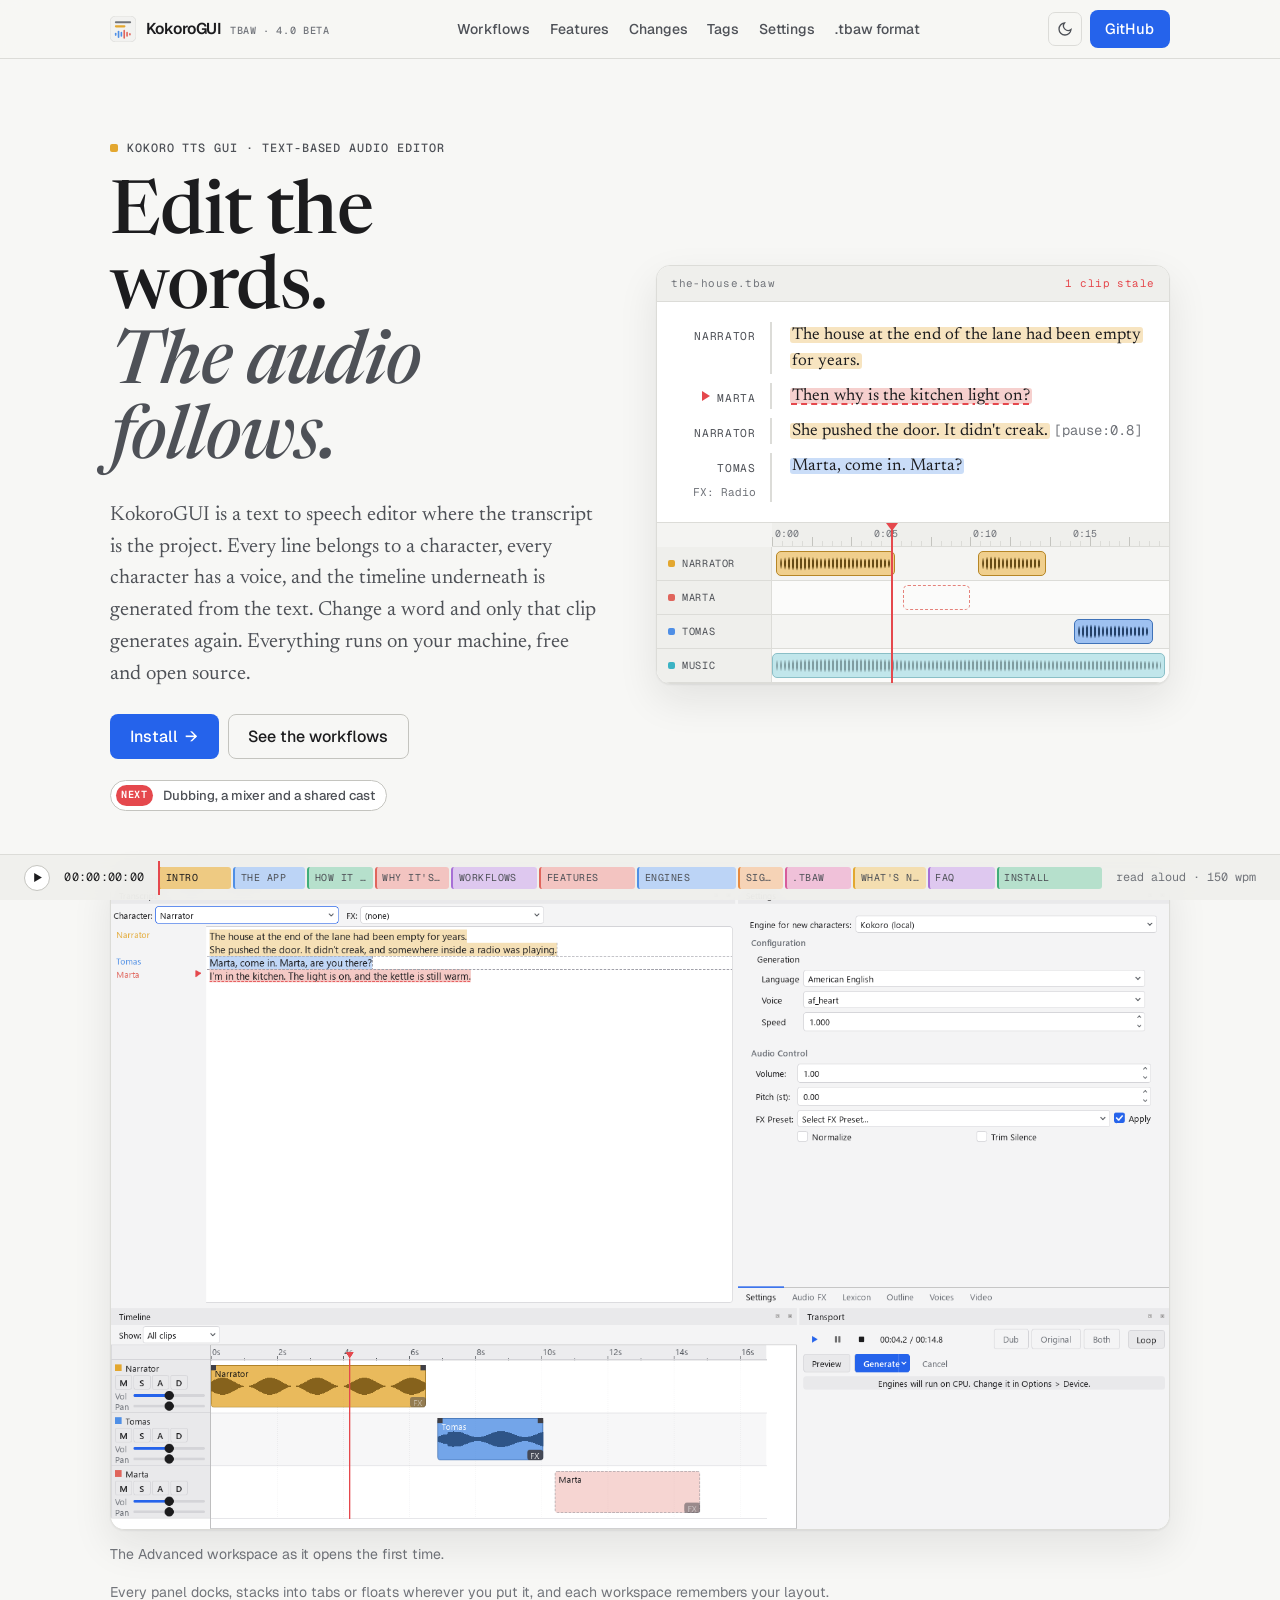
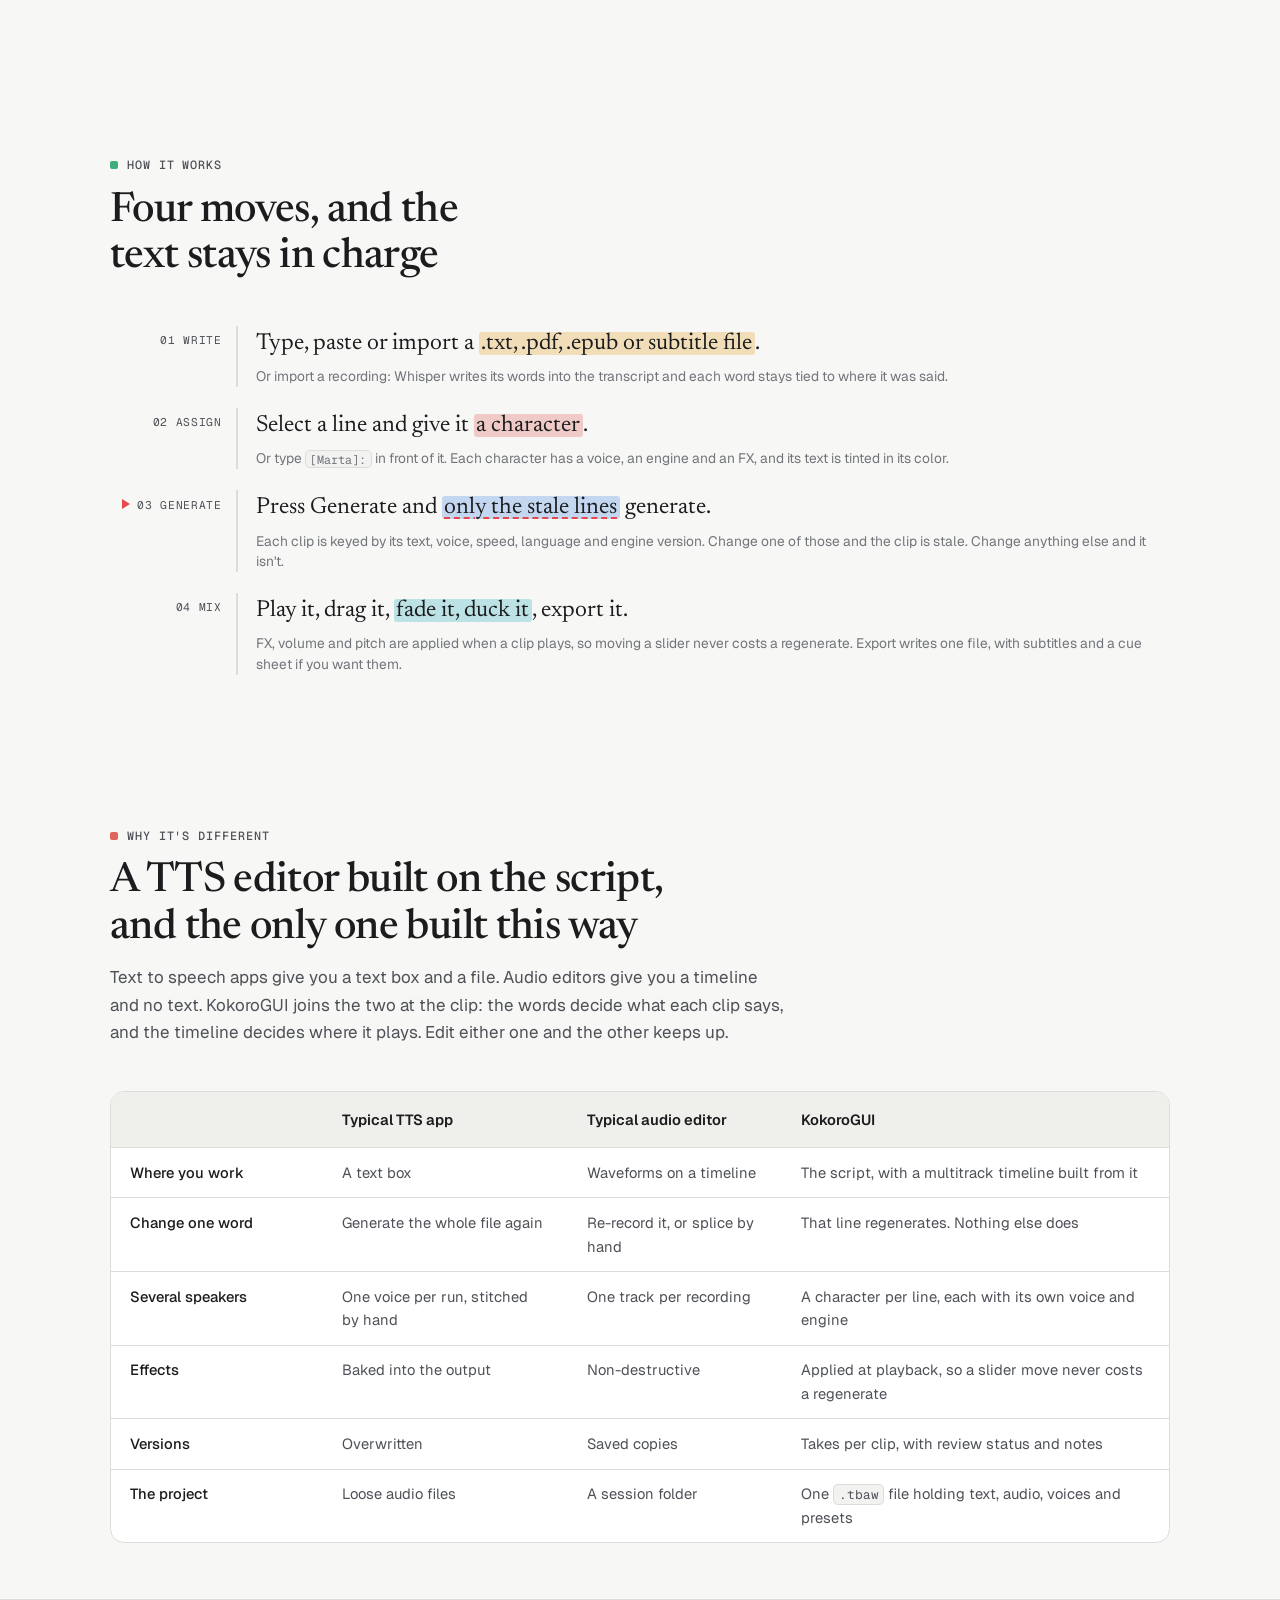
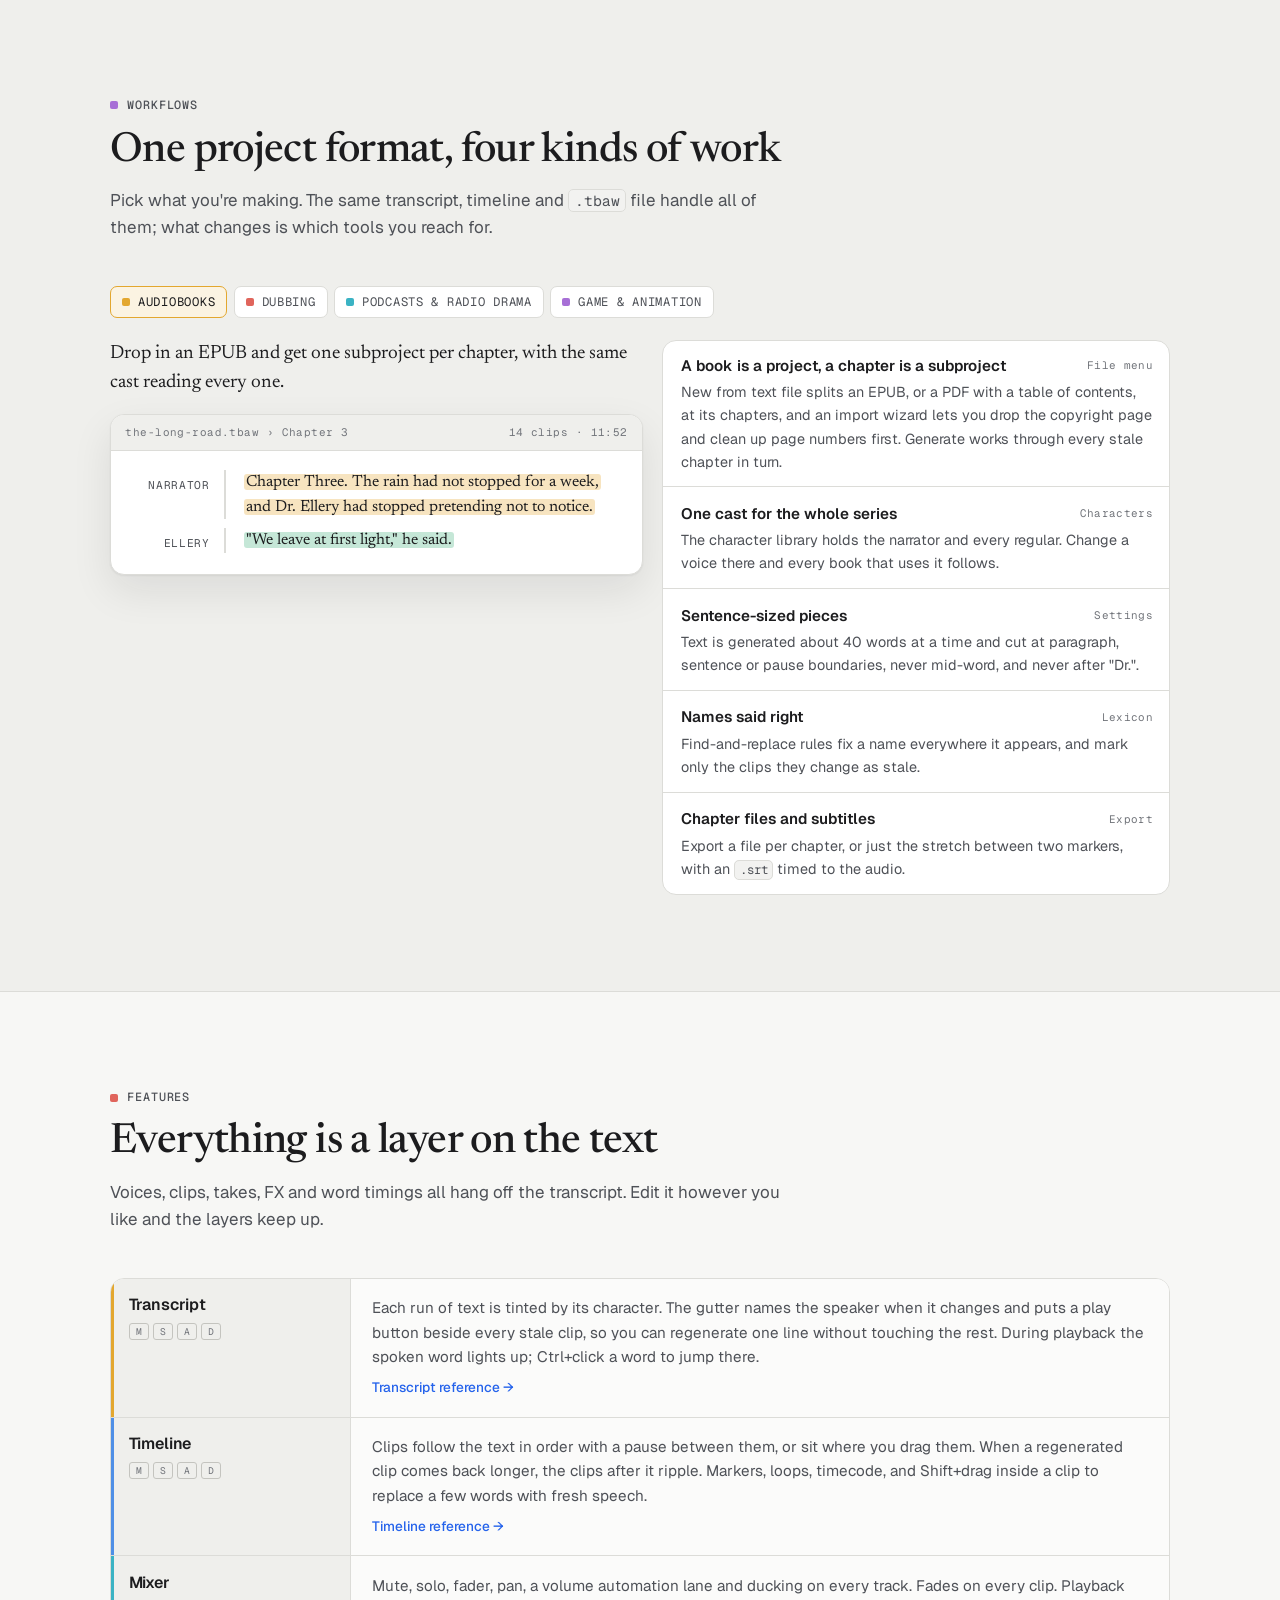
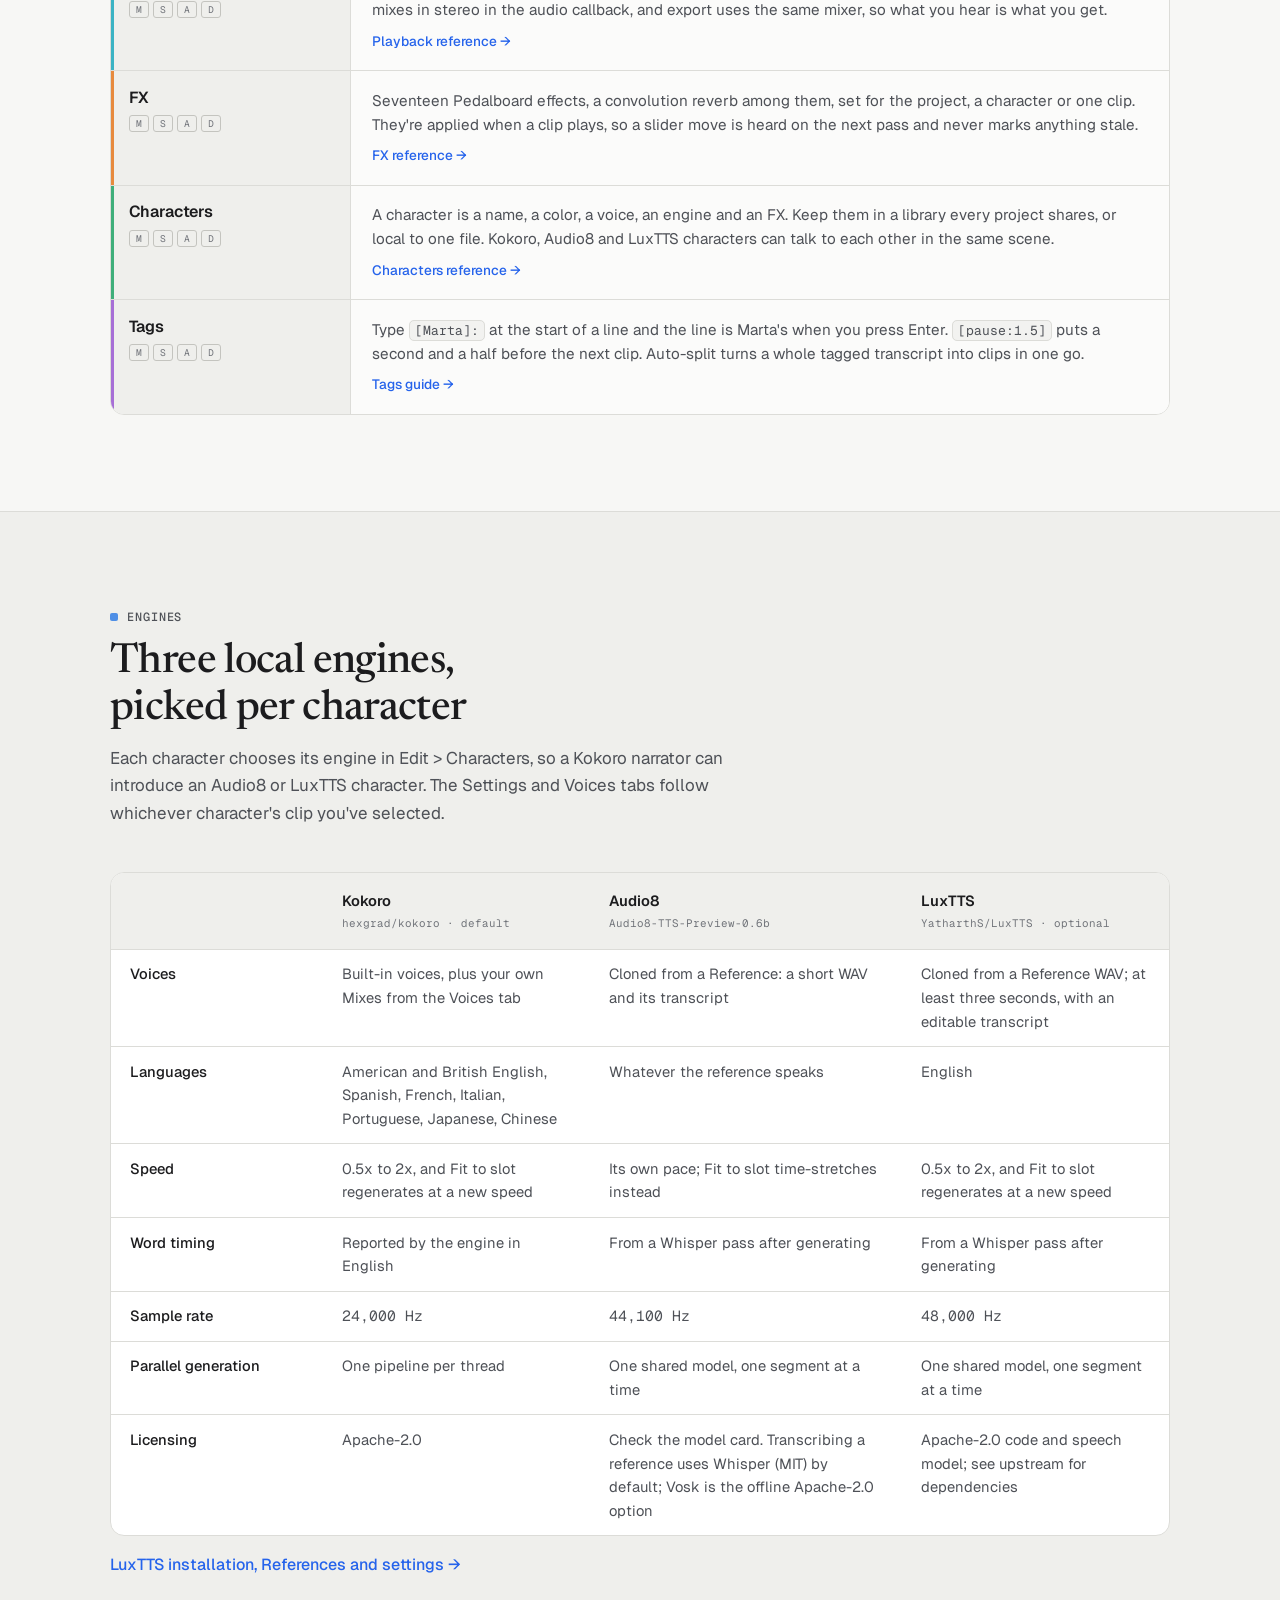
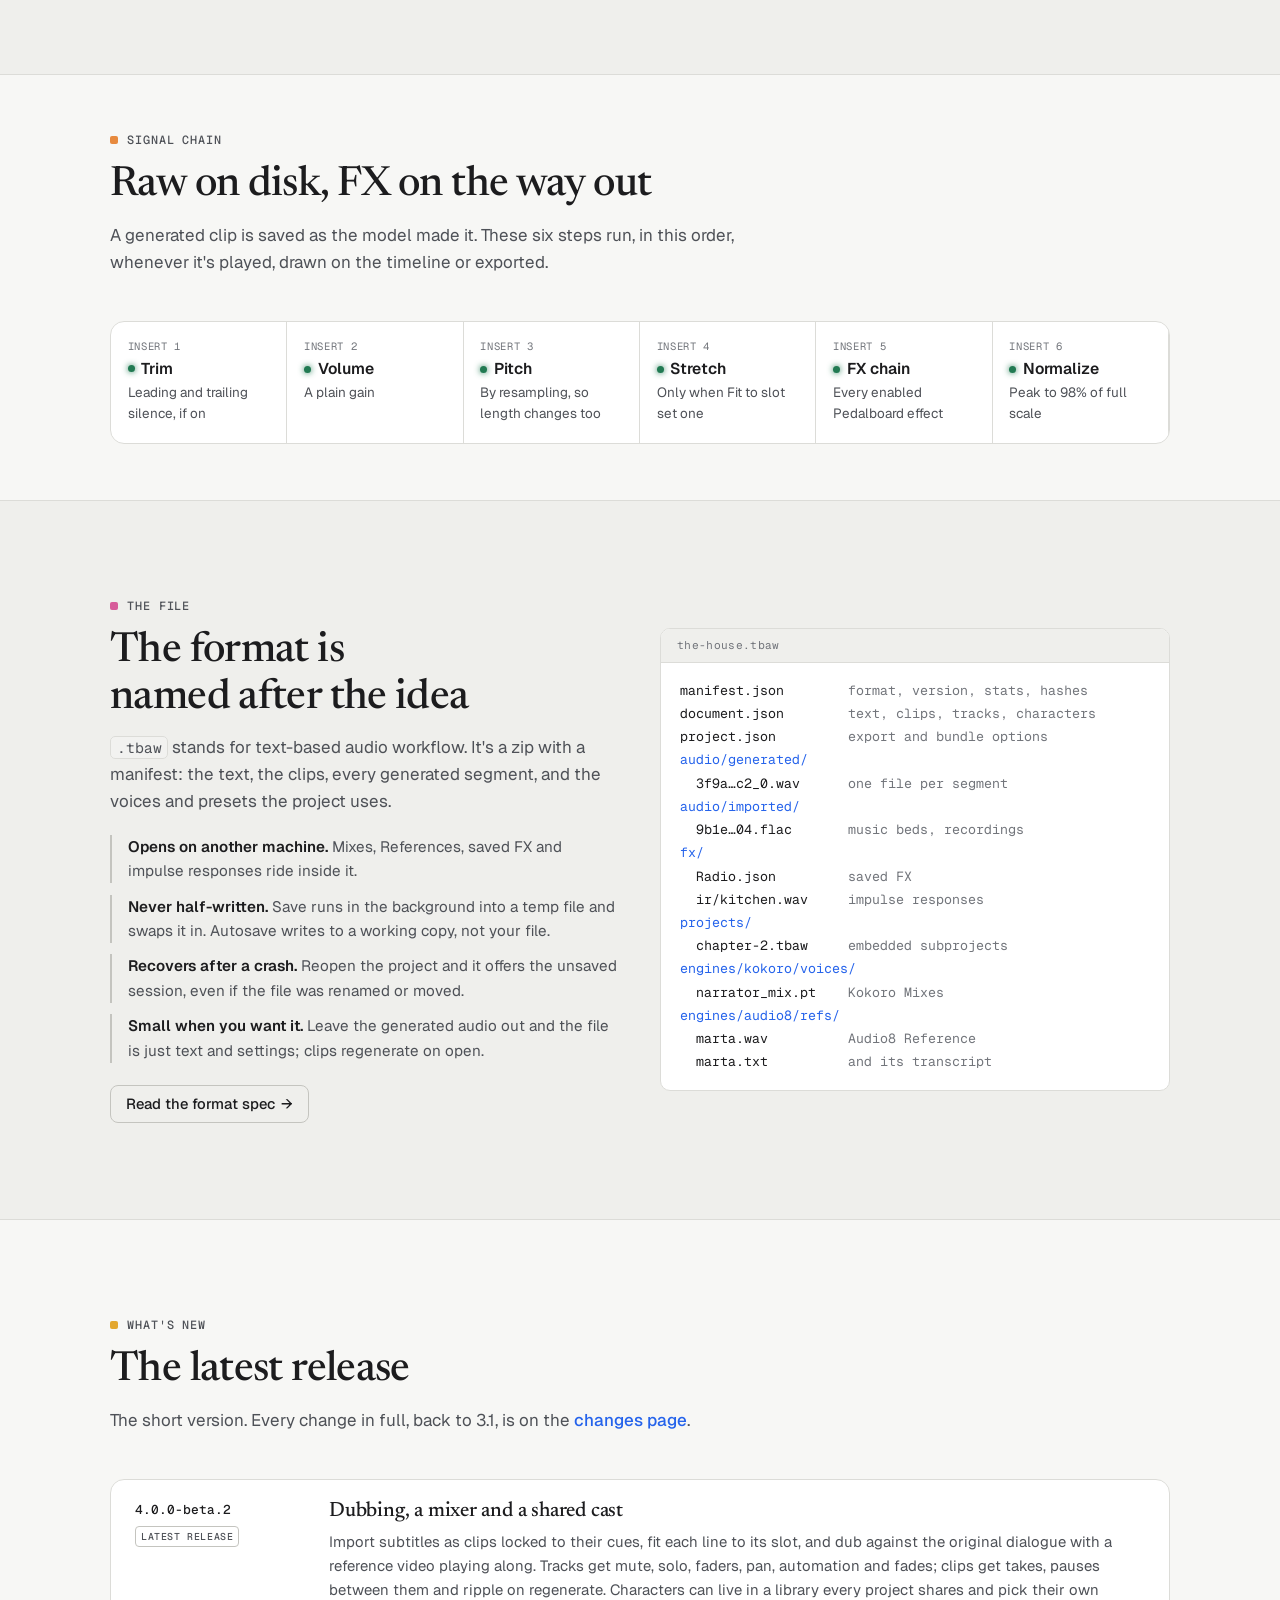
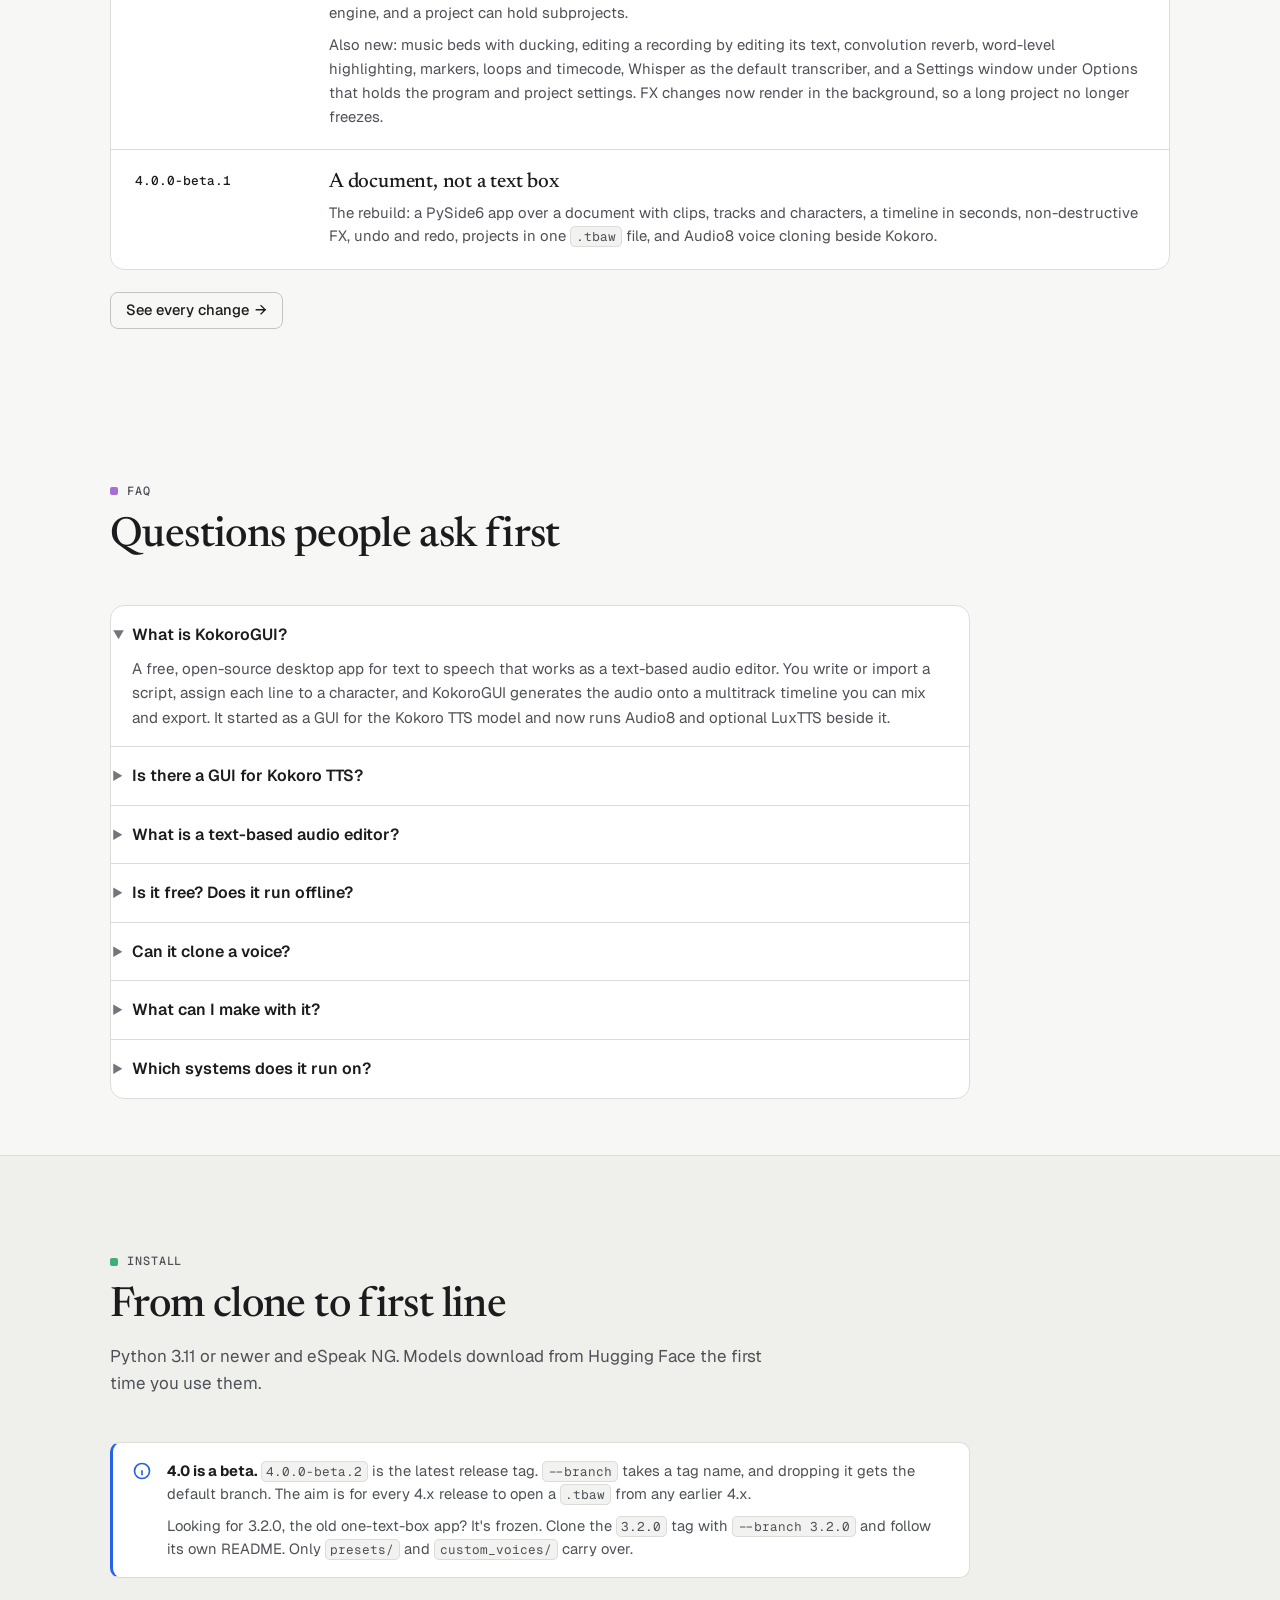
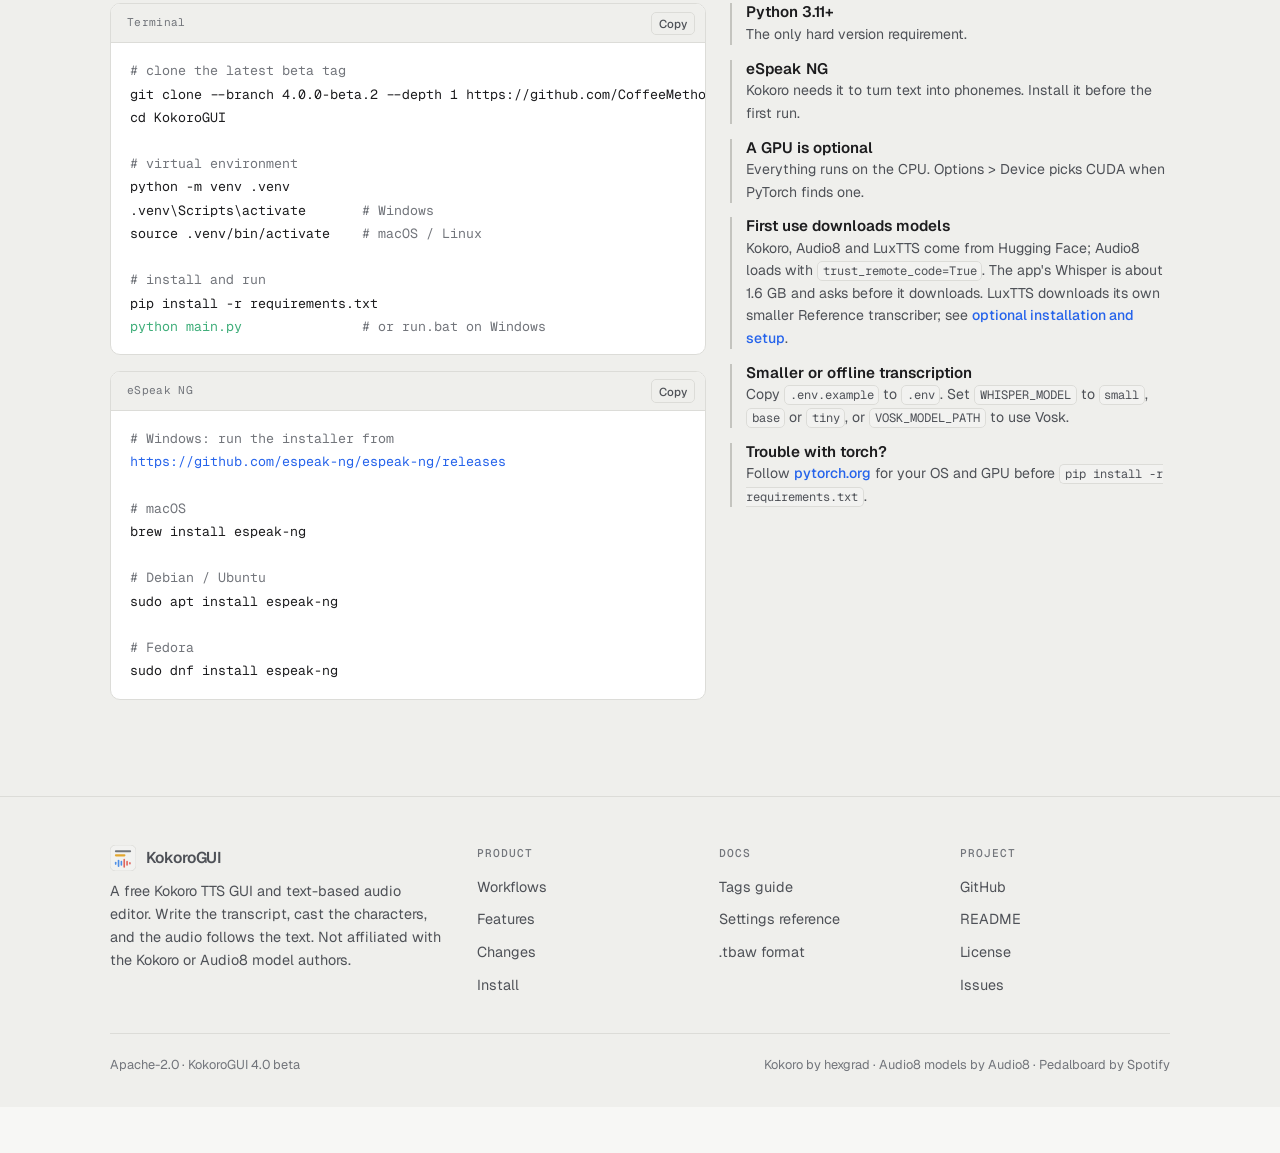
==== commit 8f2a223b: "Edit and assign Reference voices through Voices Co-authored-by: coffeemethod <coffeemethod@proton.me" ====
--- a/docs/index.html
+++ b/docs/index.html
@@ -106,7 +106,7 @@
           "name": "Can it clone a voice?",
           "acceptedAnswer": {
             "@type": "Answer",
-            "text": "Yes. The Audio8 engine clones a voice from a short WAV and its transcript, and KokoroGUI can transcribe the WAV for you. LuxTTS needs only the WAV, with at least three seconds of clear speech. Characters using any of these engines can speak in the same scene."
+            "text": "Yes. The Audio8 engine clones a voice from a short WAV and its transcript, and KokoroGUI can transcribe the WAV for you. LuxTTS accepts a WAV with at least three seconds of clear speech and lets you review its transcript before generating. Characters using any of these engines can speak in the same scene."
           }
         },
         {
@@ -567,7 +567,7 @@
             </tr>
           </thead>
           <tbody>
-            <tr><td>Voices</td><td>Built-in voices, plus your own Mixes from the Voices tab</td><td>Cloned from a Reference: a short WAV and its transcript</td><td>Cloned from a Reference WAV; at least three seconds, no transcript needed</td></tr>
+            <tr><td>Voices</td><td>Built-in voices, plus your own Mixes from the Voices tab</td><td>Cloned from a Reference: a short WAV and its transcript</td><td>Cloned from a Reference WAV; at least three seconds, with an editable transcript</td></tr>
             <tr><td>Languages</td><td>American and British English, Spanish, French, Italian, Portuguese, Japanese, Chinese</td><td>Whatever the reference speaks</td><td>English</td></tr>
             <tr><td>Speed</td><td>0.5x to 2x, and Fit to slot regenerates at a new speed</td><td>Its own pace; Fit to slot time-stretches instead</td><td>0.5x to 2x, and Fit to slot regenerates at a new speed</td></tr>
             <tr><td>Word timing</td><td>Reported by the engine in English</td><td>From a Whisper pass after generating</td><td>From a Whisper pass after generating</td></tr>
@@ -693,7 +693,7 @@
         </details>
         <details>
           <summary>Can it clone a voice?</summary>
-          <p>Yes. The Audio8 engine clones a voice from a short WAV and its transcript, and KokoroGUI can transcribe the WAV for you. LuxTTS needs only the WAV, with at least three seconds of clear speech. Characters using any of these engines can speak in the same scene.</p>
+          <p>Yes. The Audio8 engine clones a voice from a short WAV and its transcript, and KokoroGUI can transcribe the WAV for you. LuxTTS accepts a WAV with at least three seconds of clear speech and lets you review its transcript before generating. Characters using any of these engines can speak in the same scene.</p>
         </details>
         <details>
           <summary>What can I make with it?</summary>
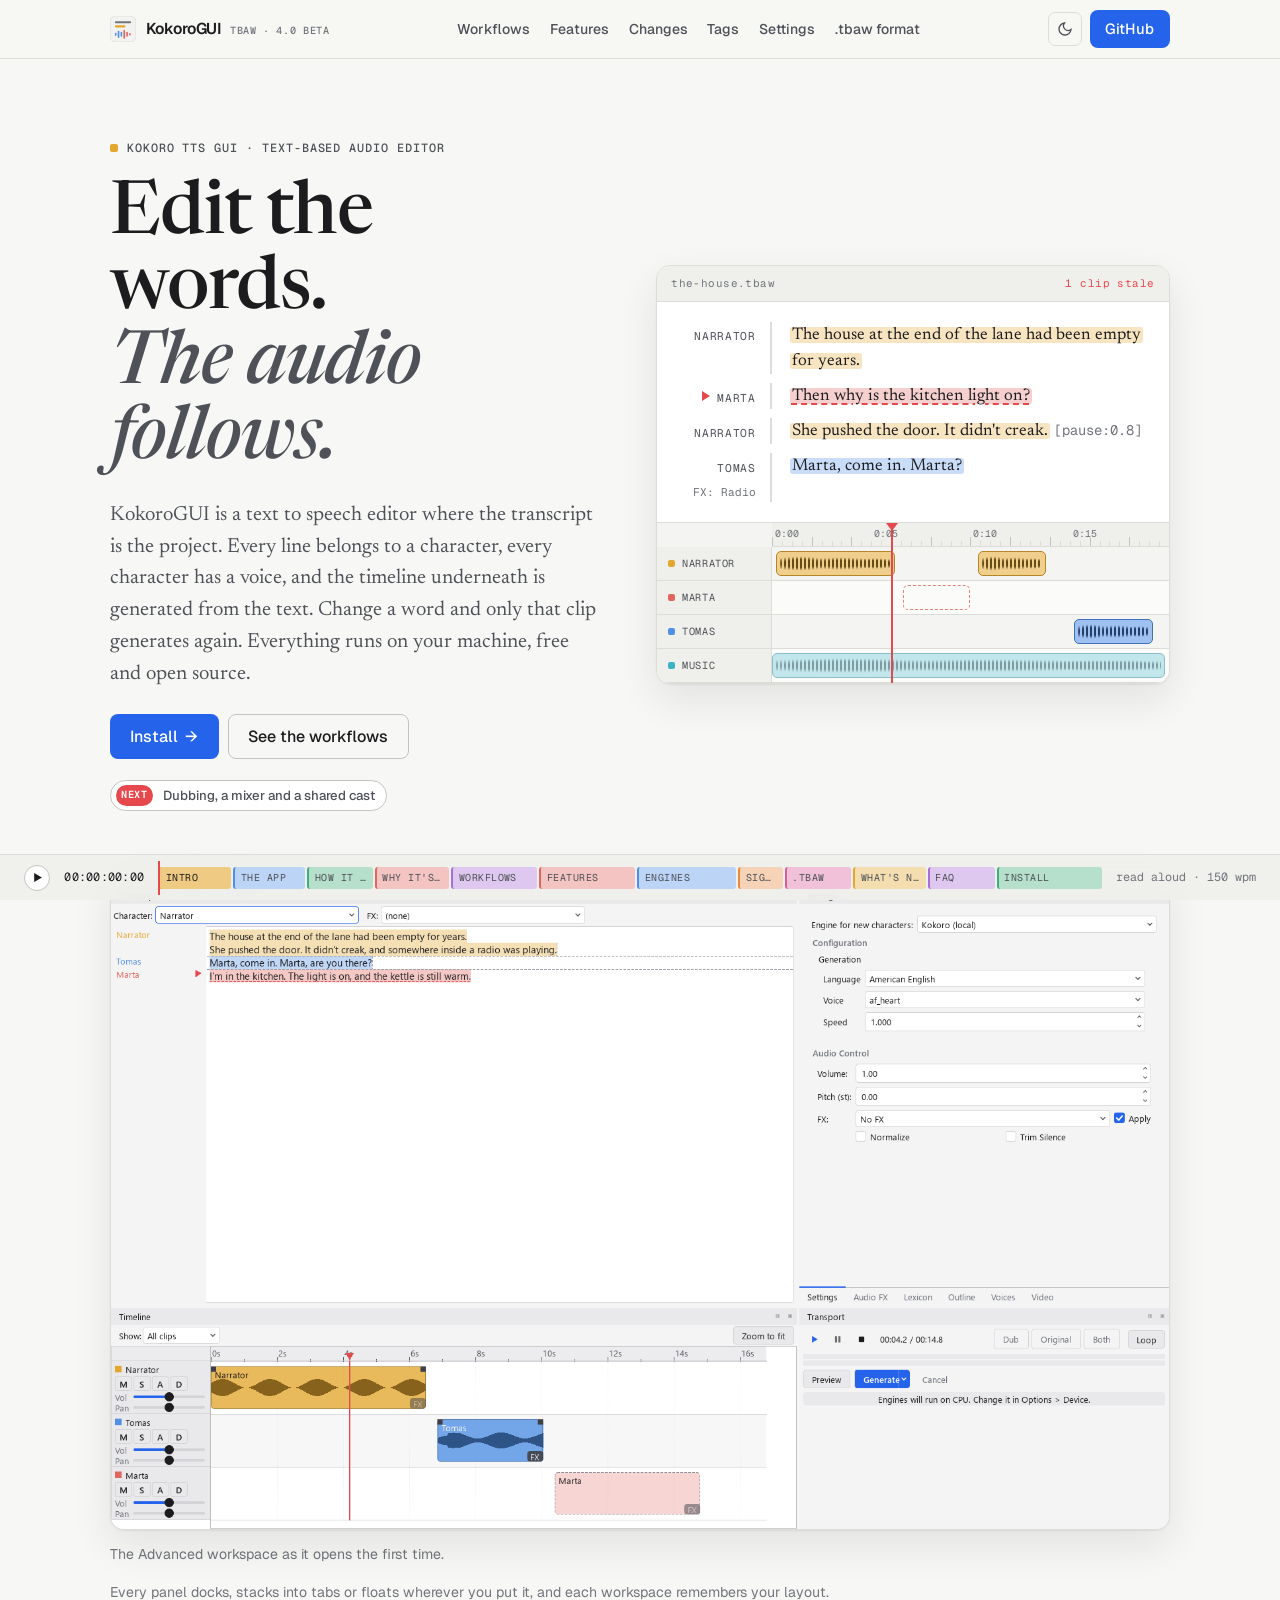
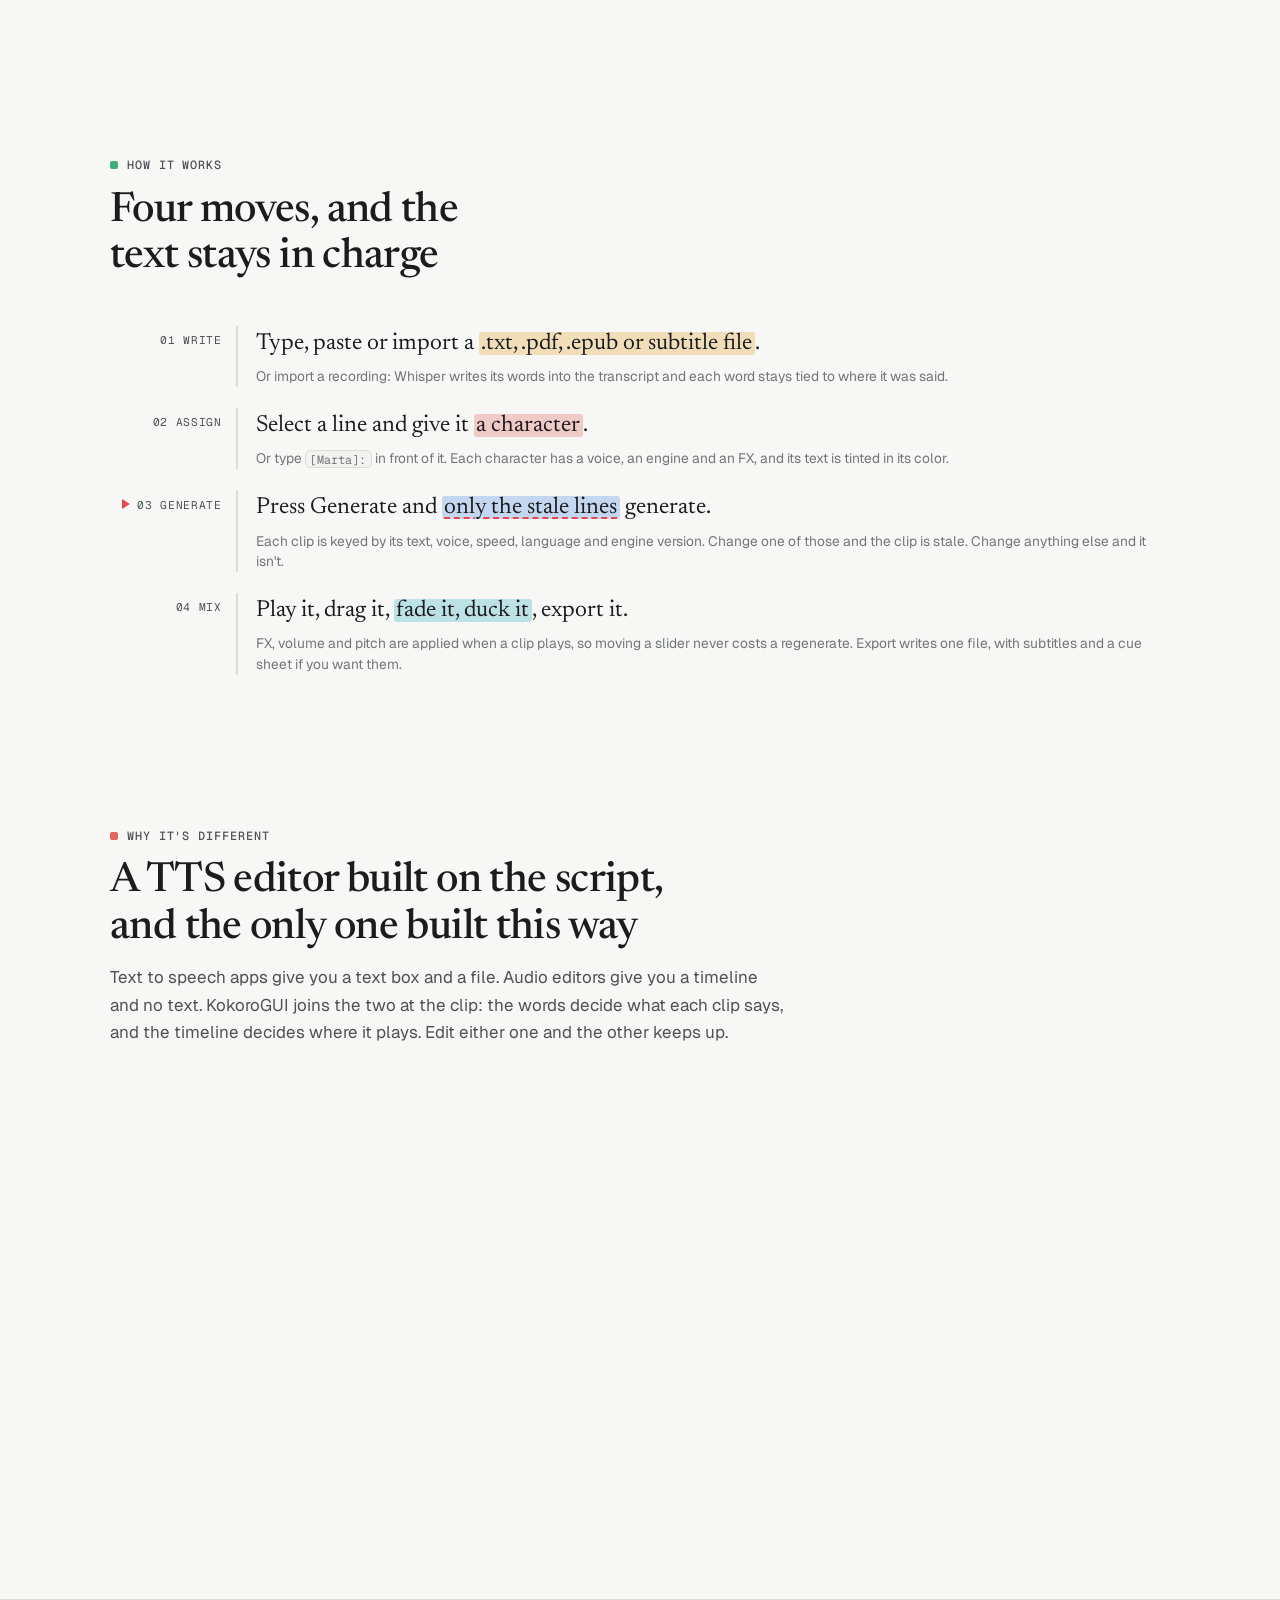
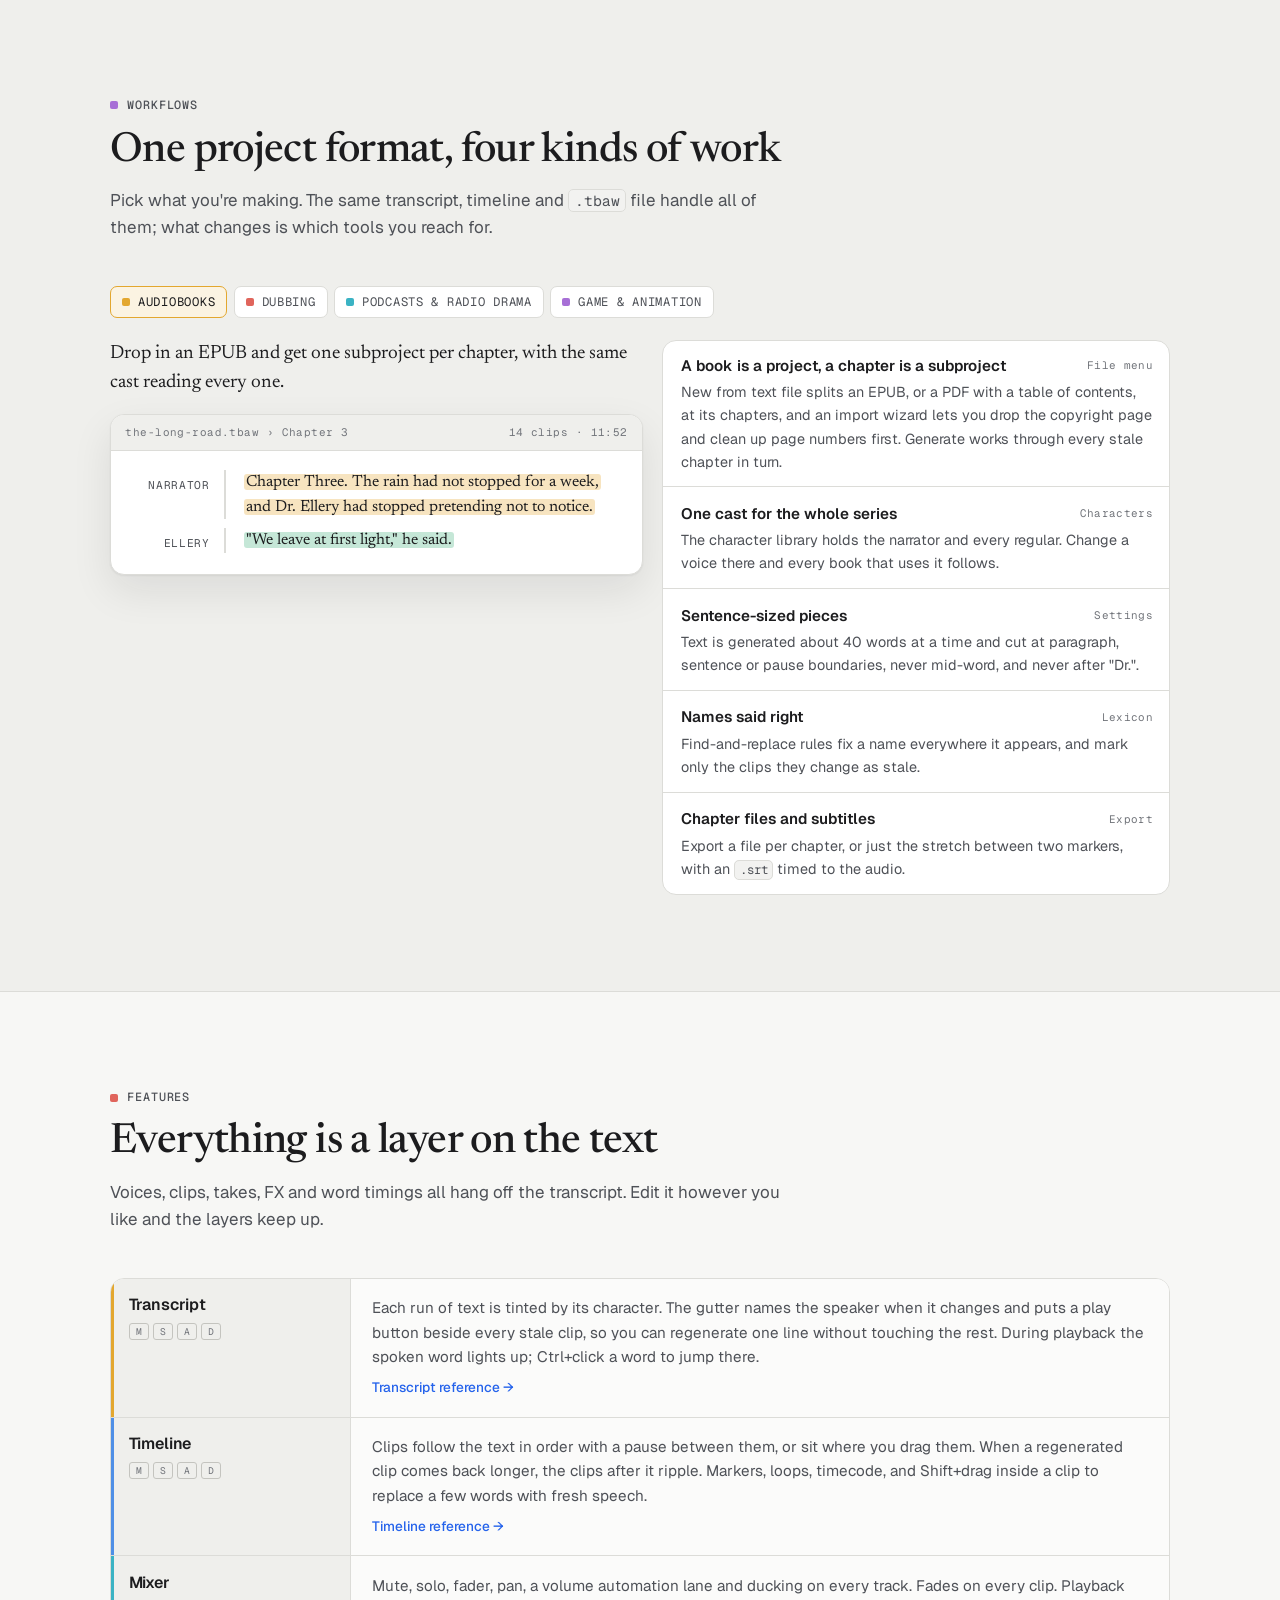
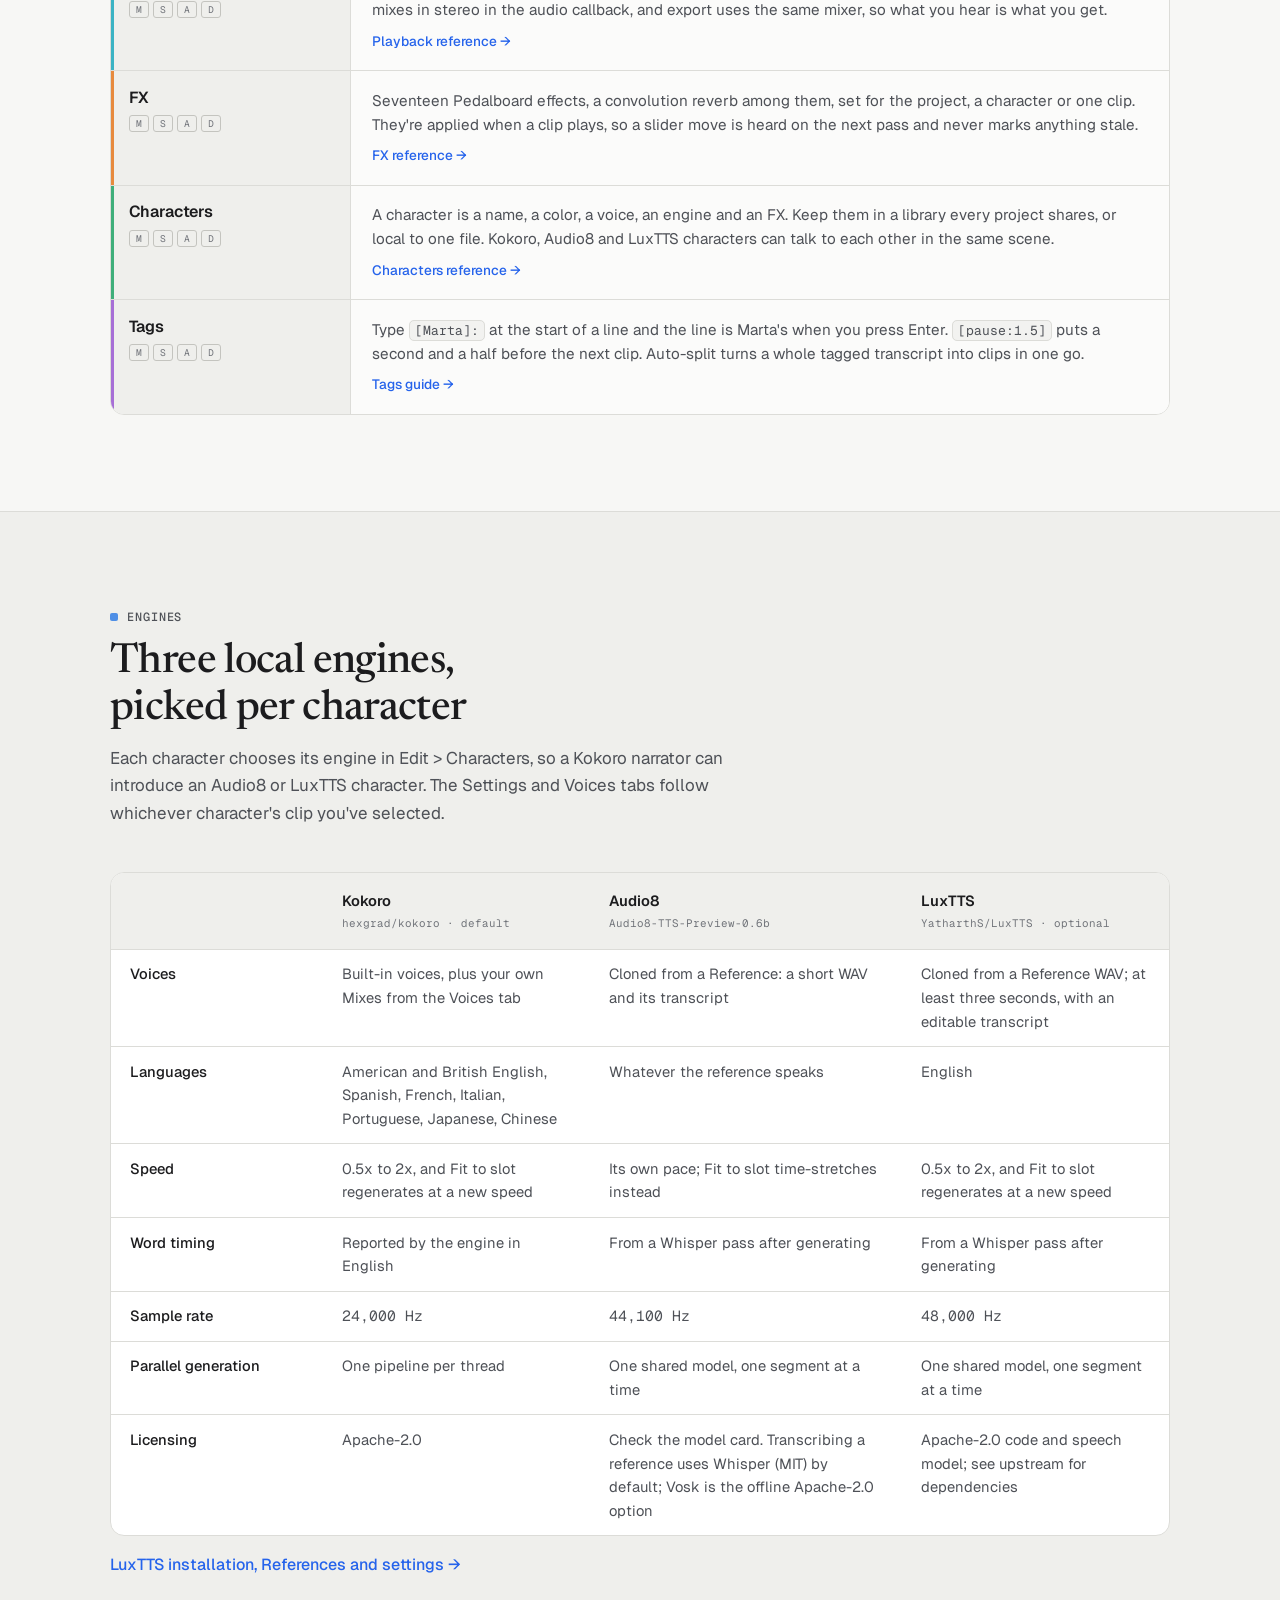
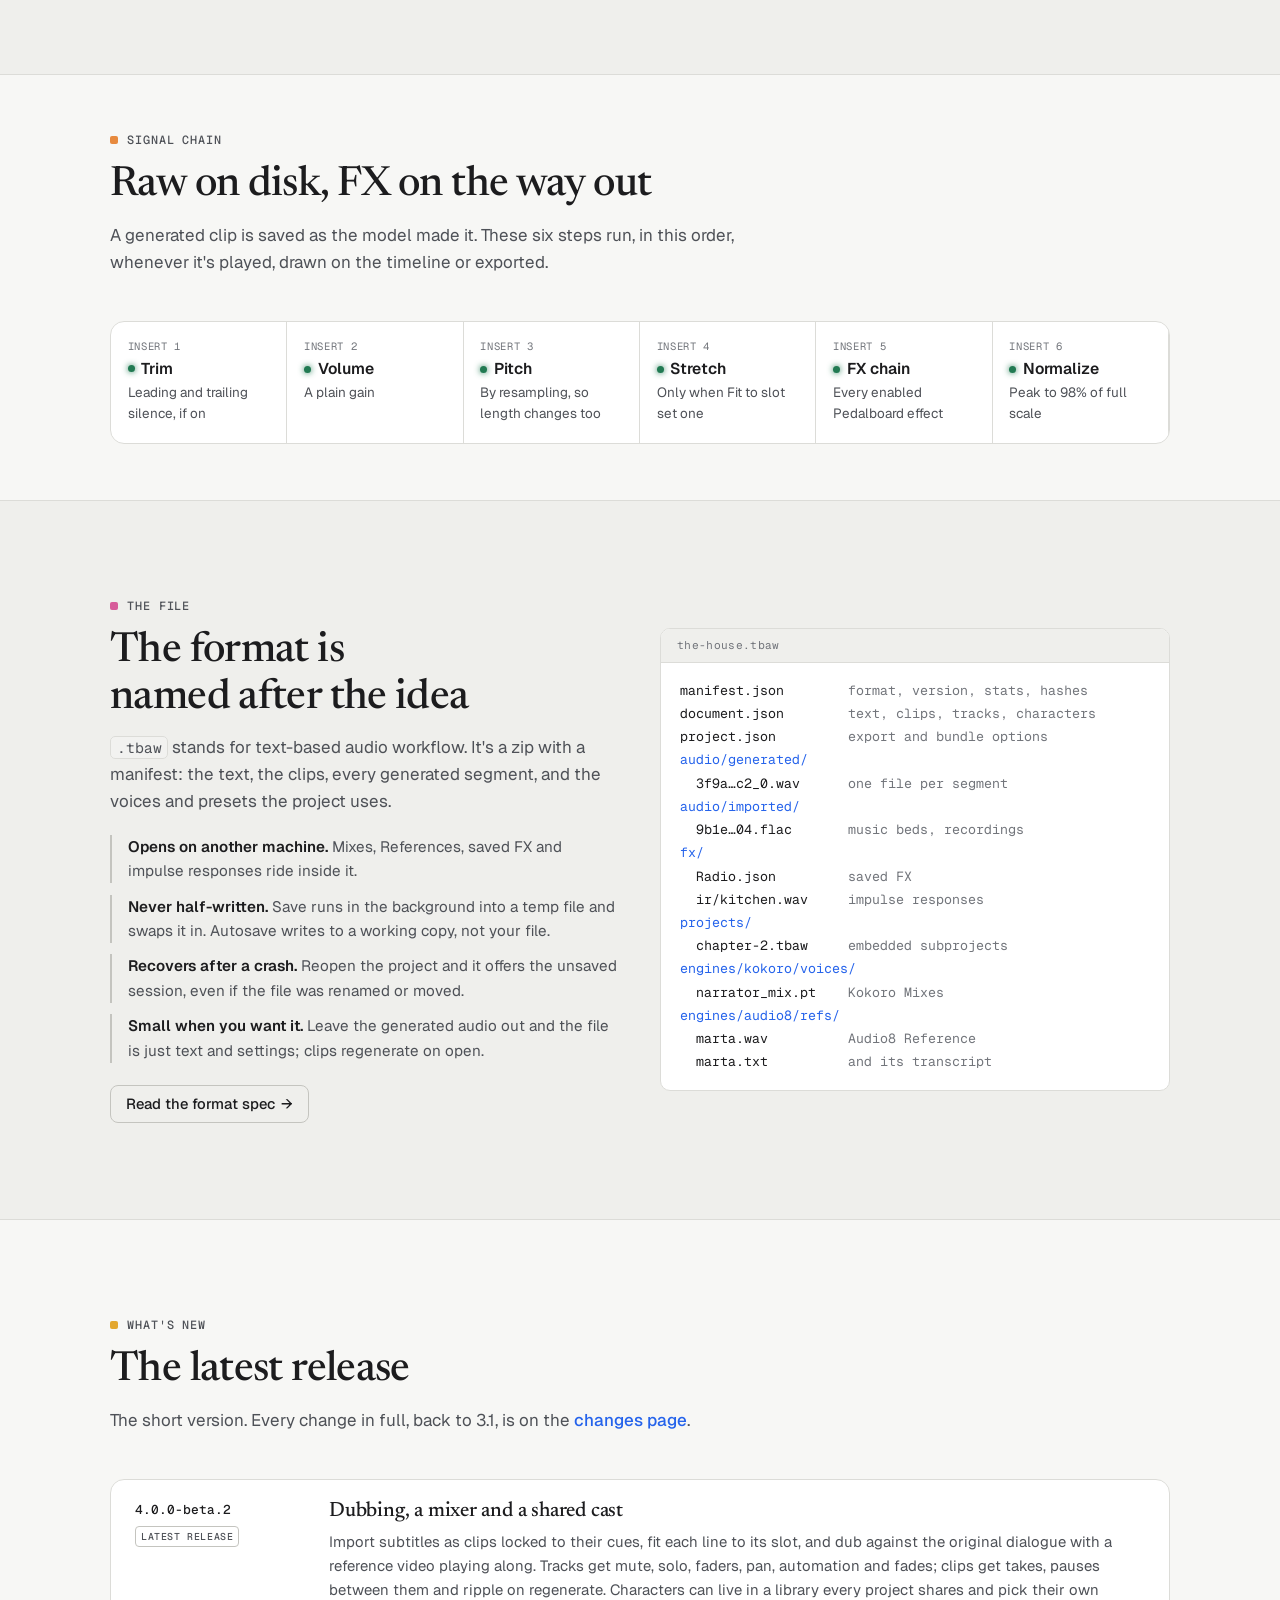
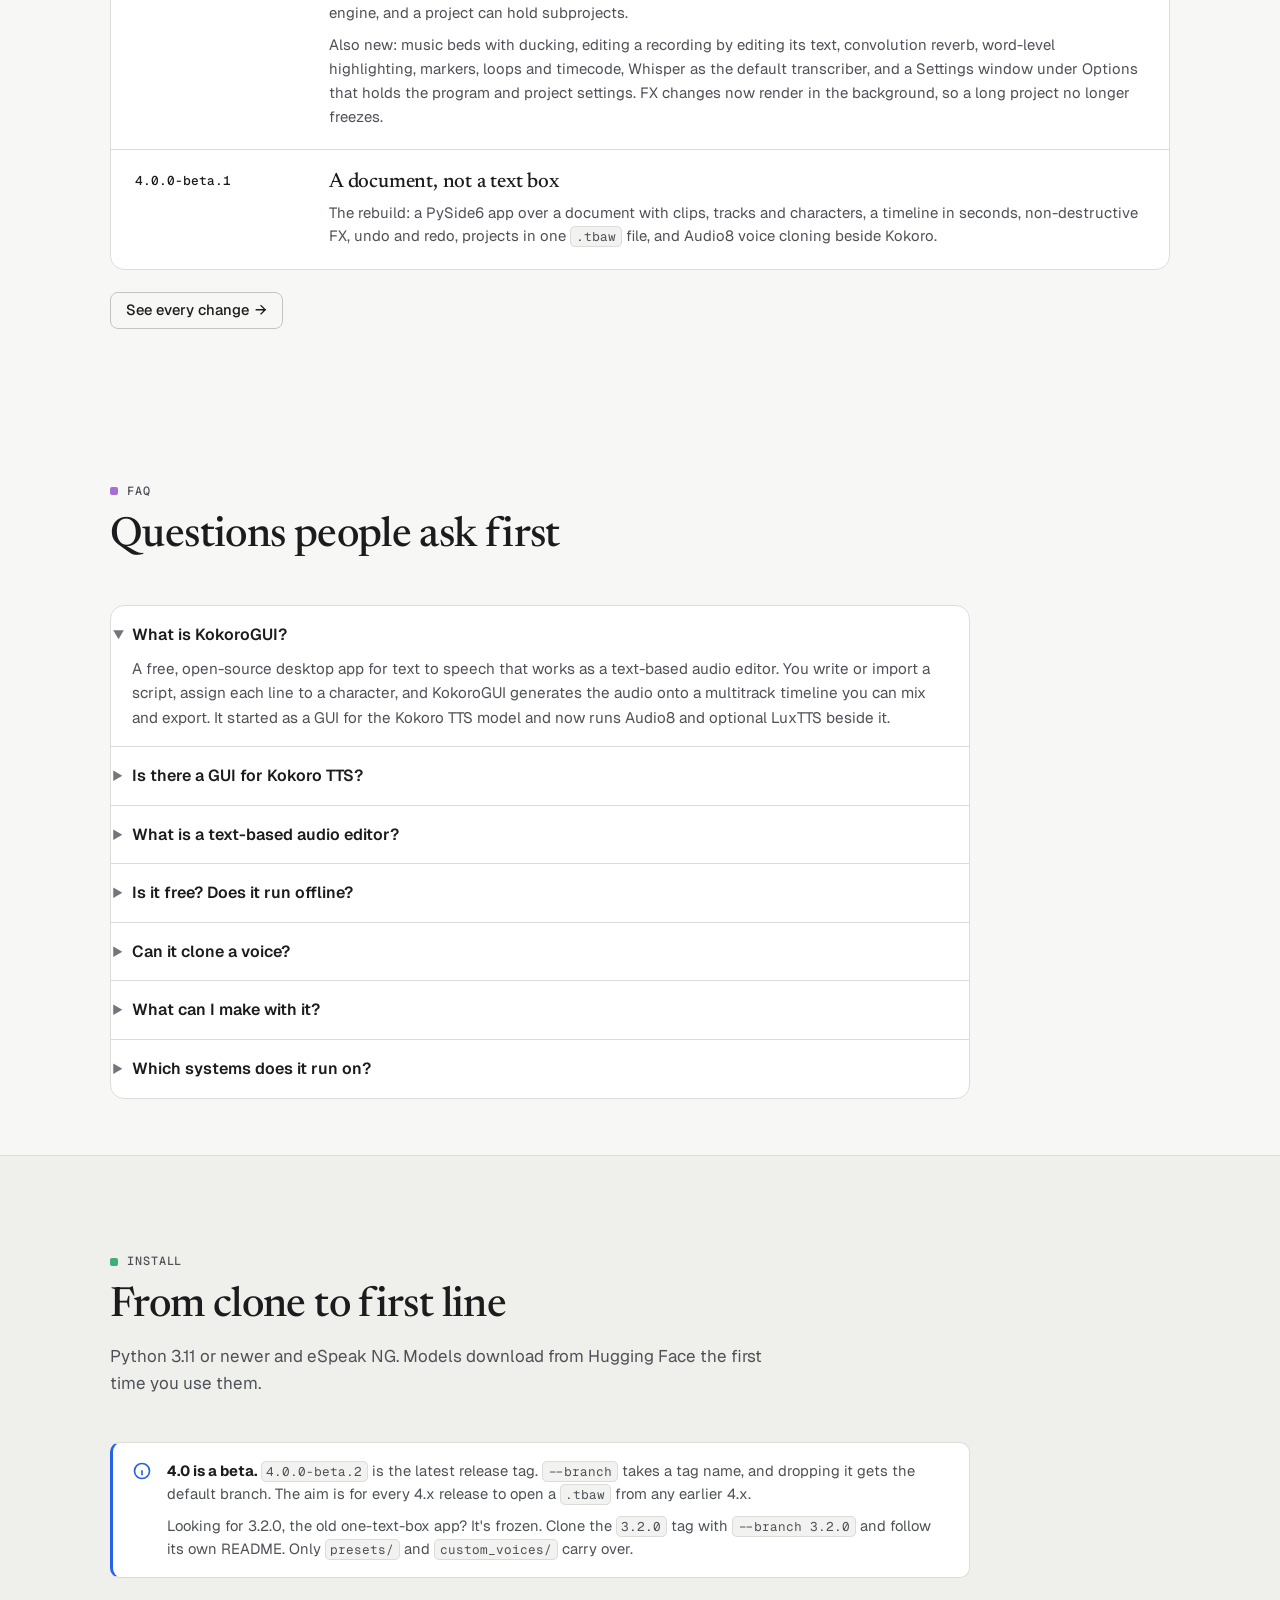
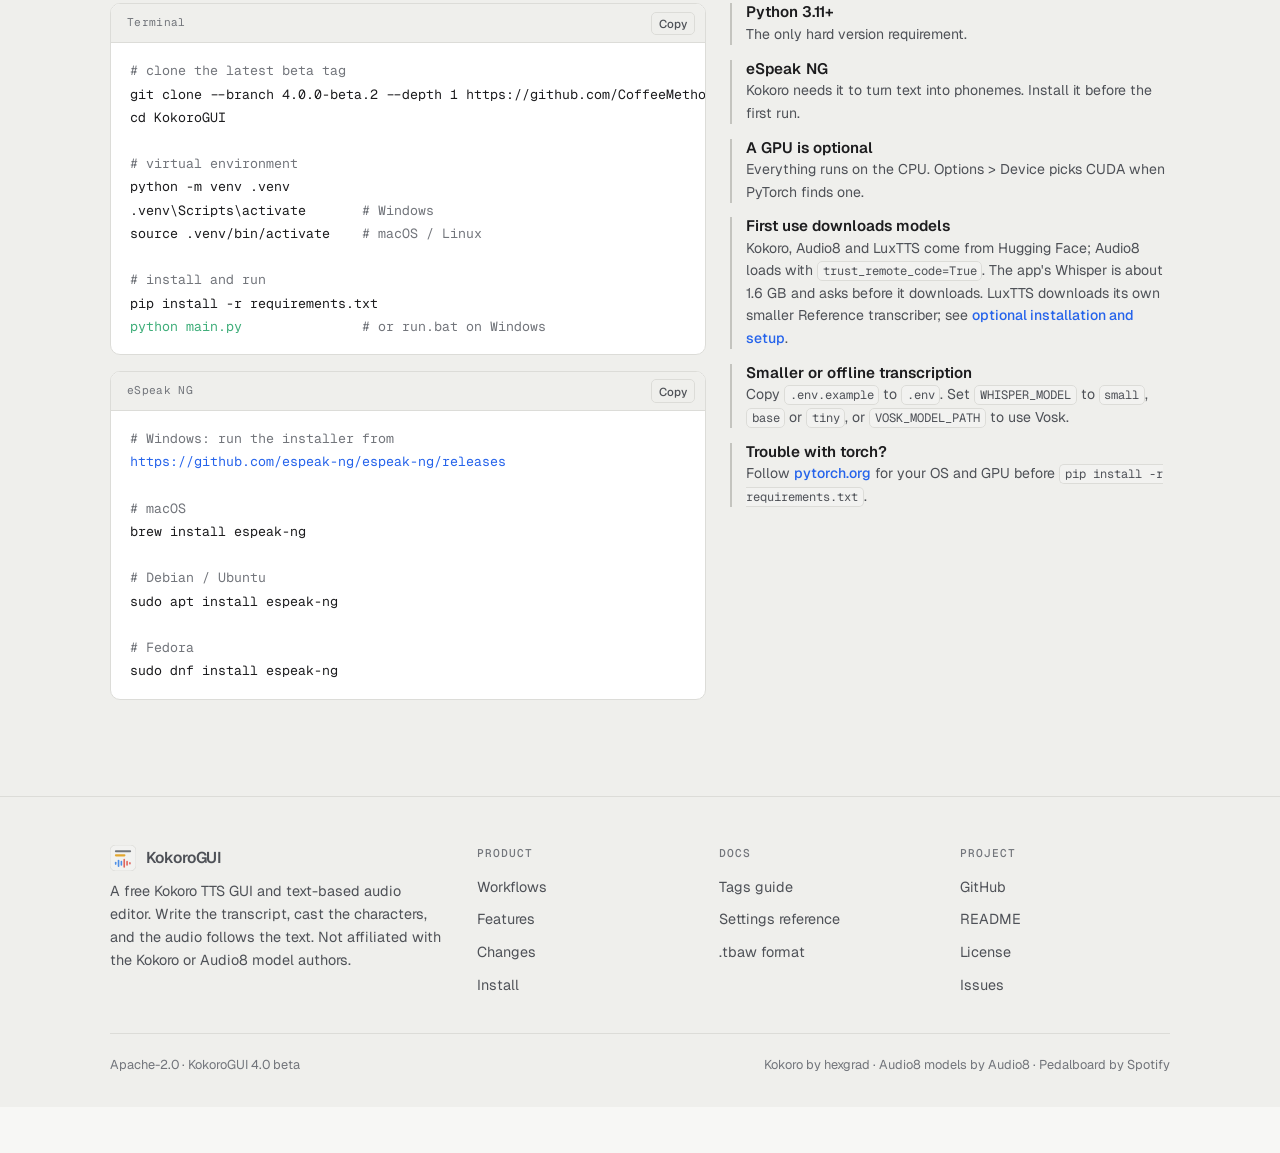
==== commit 1b65d216: "Document cloning a speaker to fix a flub The README and docs/changes.html get the Unreleased entry w" ====
--- a/docs/index.html
+++ b/docs/index.html
@@ -471,6 +471,7 @@
           </div>
           <ul class="wf-list">
             <li><b>Edit a recording as text</b><a href="settings.html#generation">Import Audio</a><span>Whisper or a caption file puts the words in the transcript. Delete words and the audio closes up; cut, paste and drag carry the audio with them.</span></li>
+            <li><b>Fix a flub in the speaker's voice</b><a href="changes.html#unreleased">Right-click a selection</a><span>Clone a speaker with Audio8 from 5 to 30 s of their recording, once you tick that you have their permission, then type the correction and give it the clone.</span></li>
             <li><b>Music beds that duck</b><a href="settings.html#timeline">Track header</a><span>Import WAV, FLAC, OGG, MP3 or AIFF as a bed, trim or loop it, and press <code>D</code> on its track to drop it by 12 dB while voices play.</span></li>
             <li><b>A real mixer</b><a href="settings.html#timeline">Timeline</a><span>Mute, solo, fader, pan and a volume automation lane per track; fade handles on every clip; stereo playback and export.</span></li>
             <li><b>Rooms and phones</b><a href="settings.html#fx">Audio FX</a><span>Convolution reverb takes your own impulse responses; the GSM codec makes a phone call. Seventeen Pedalboard effects in all.</span></li>
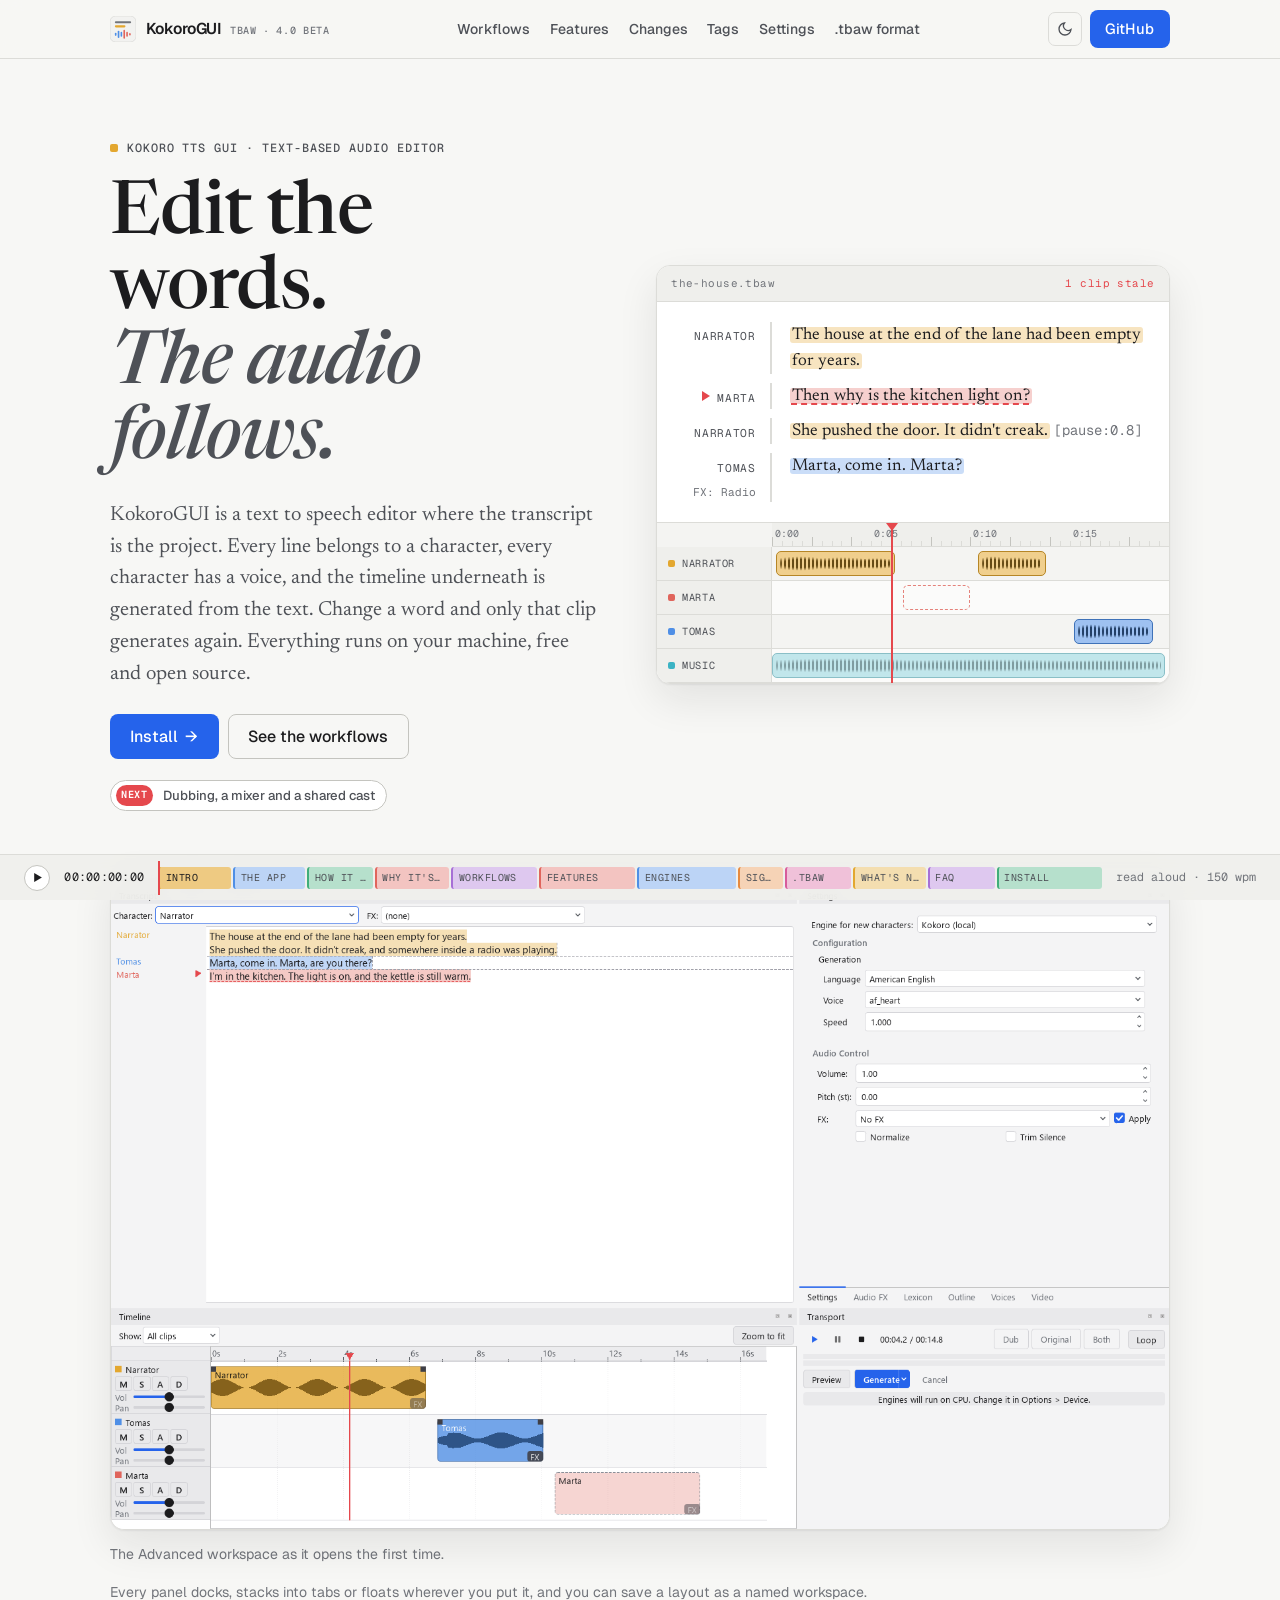
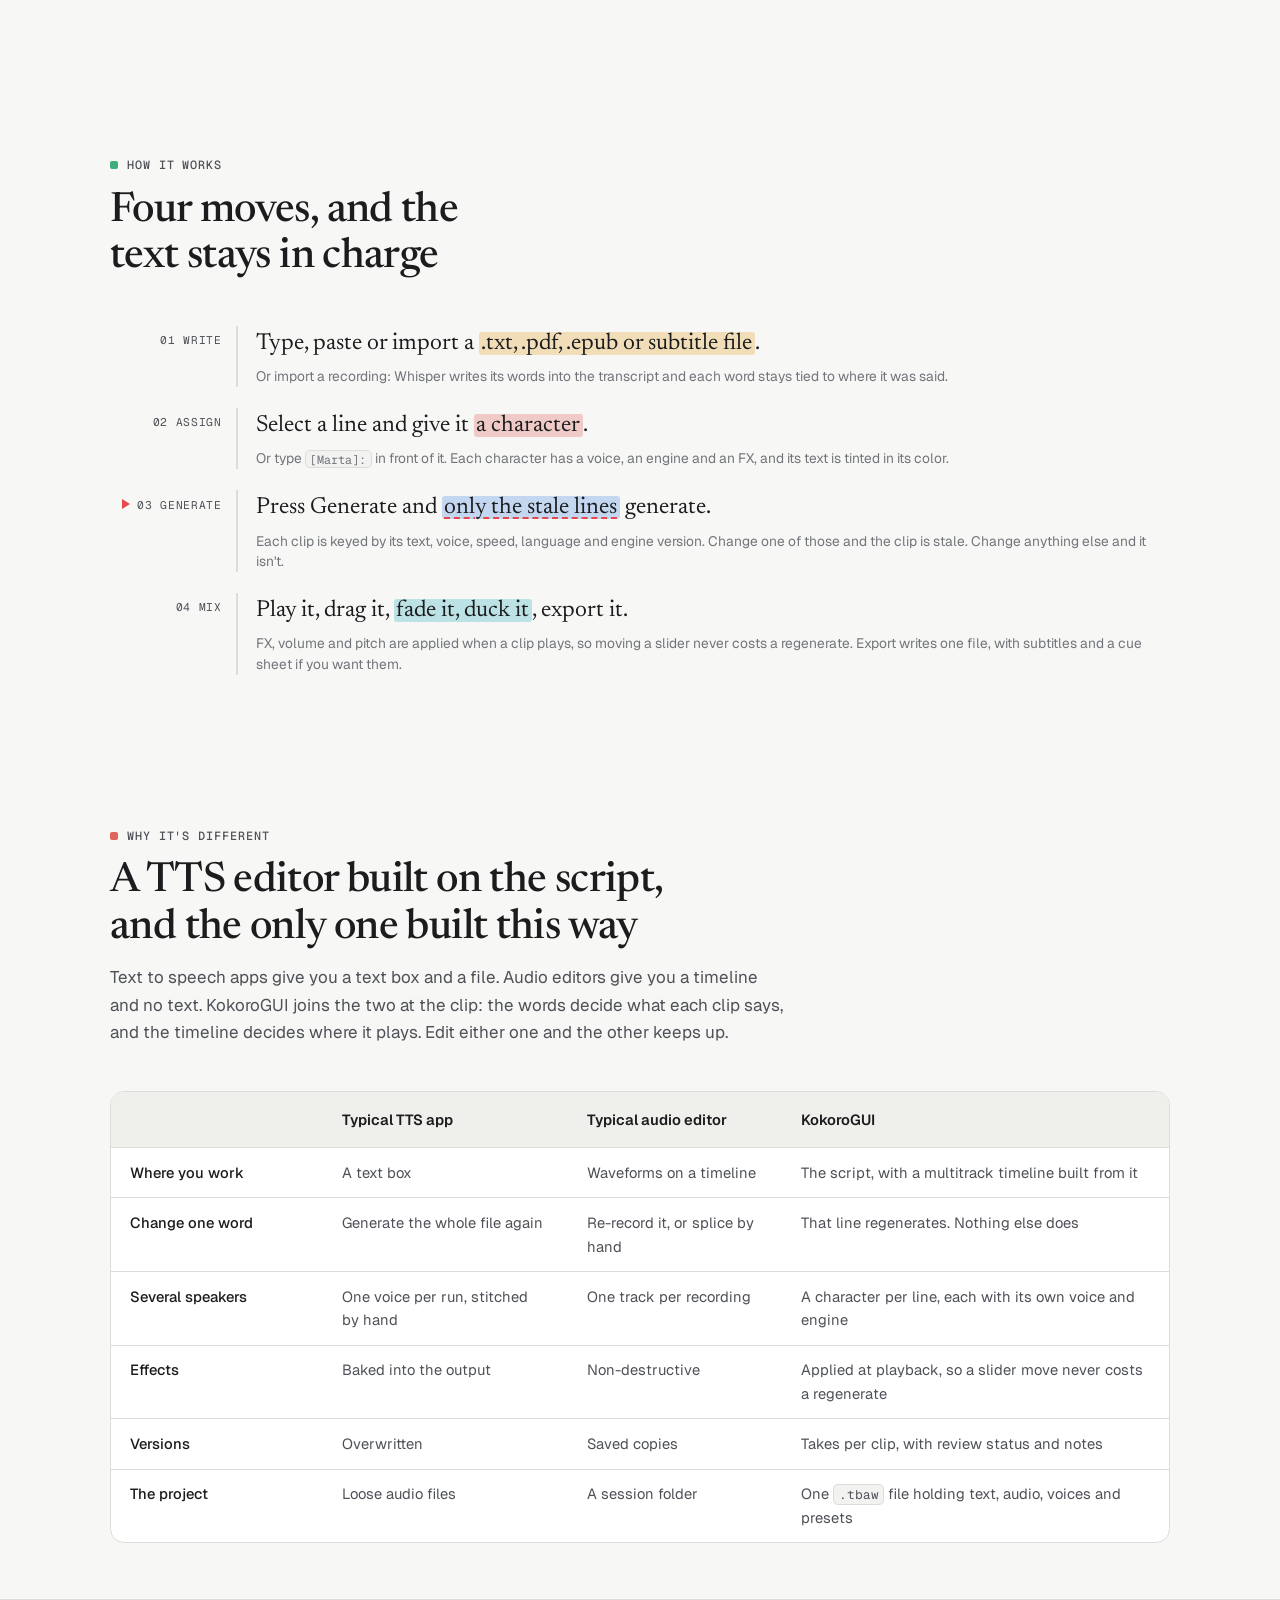
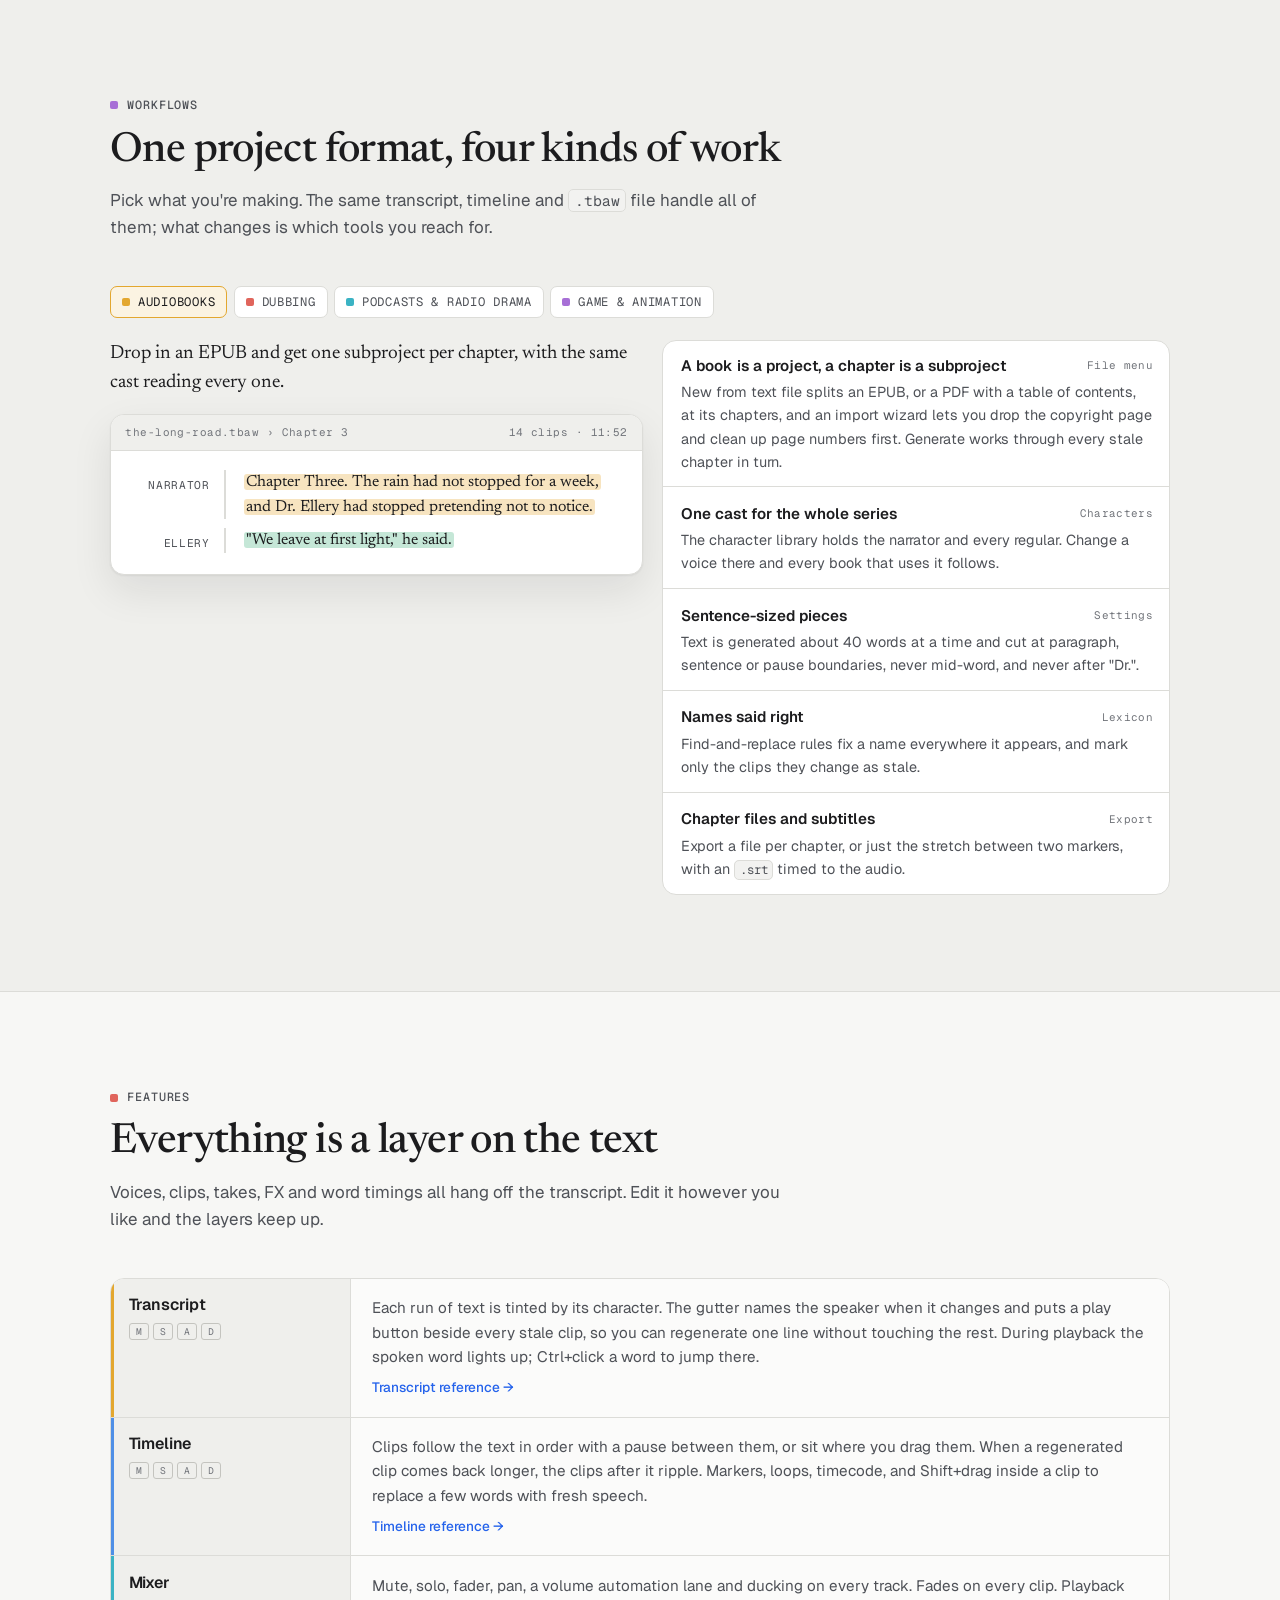
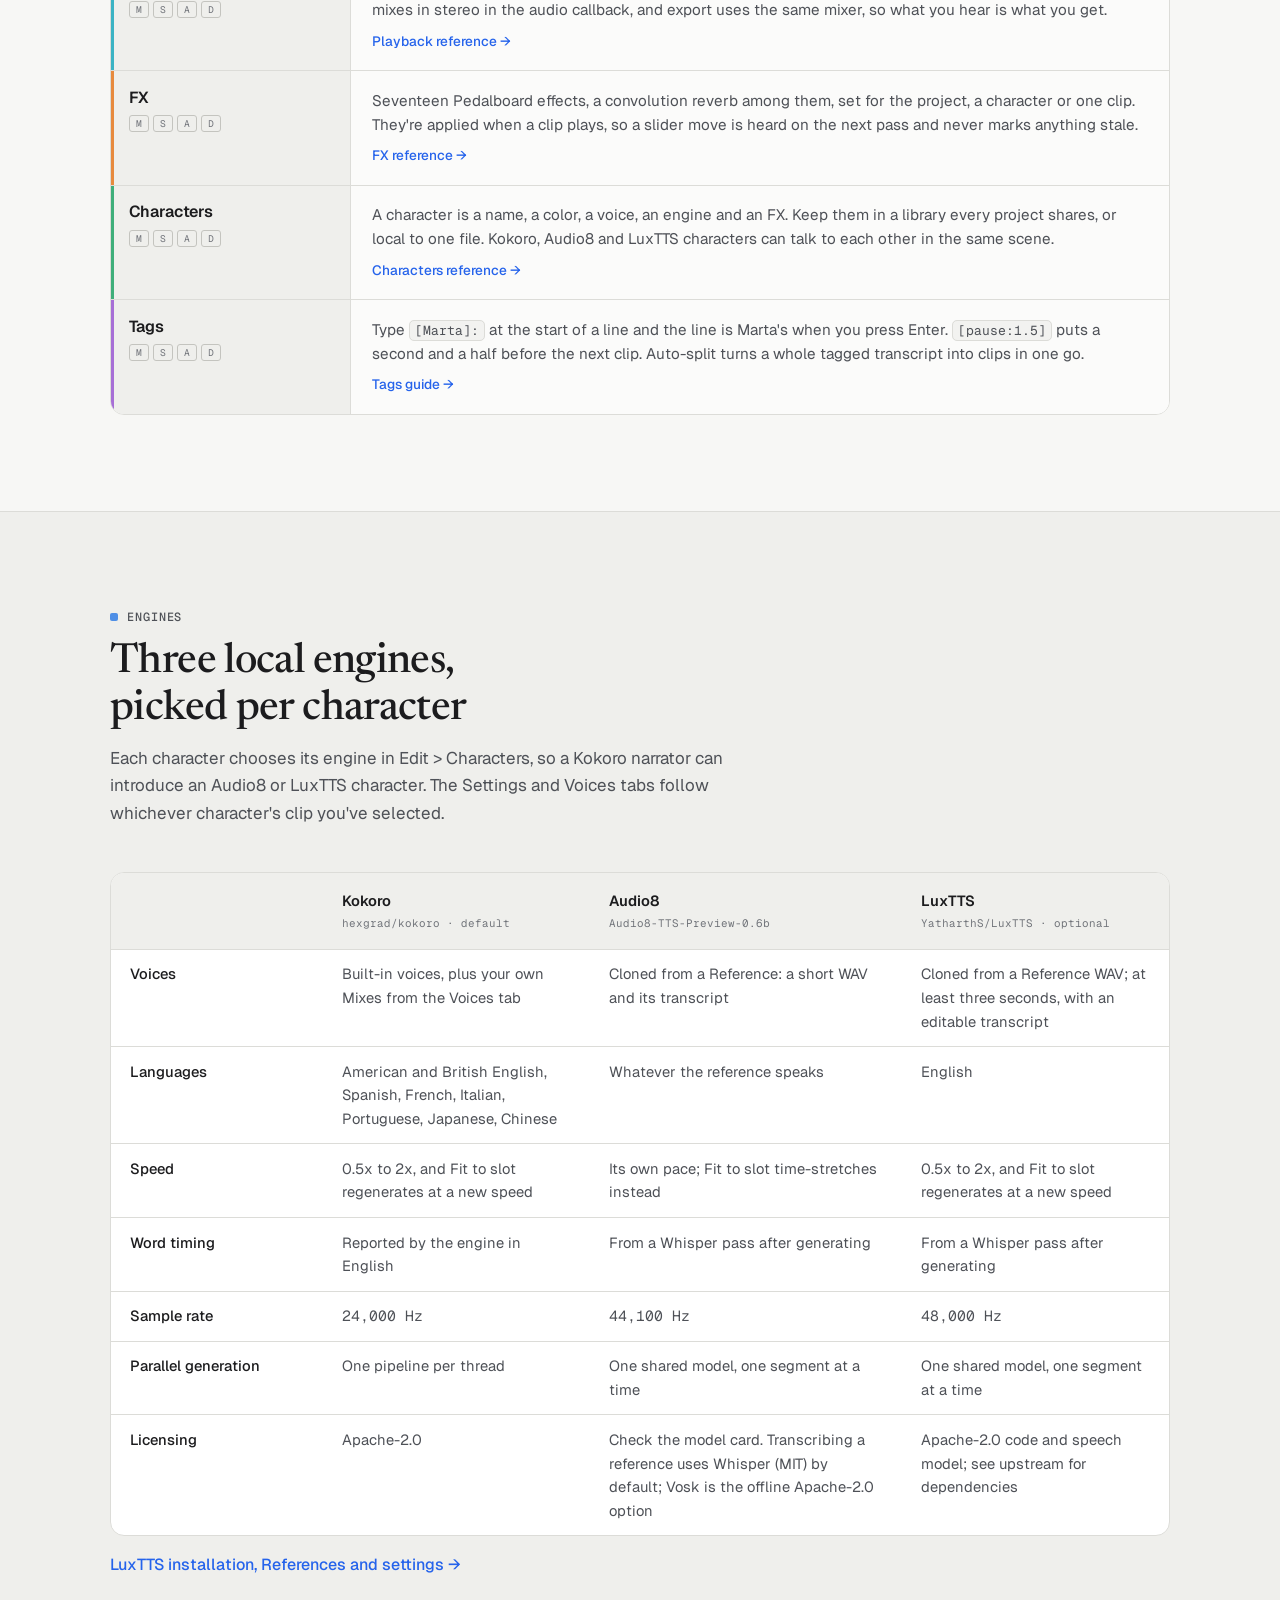
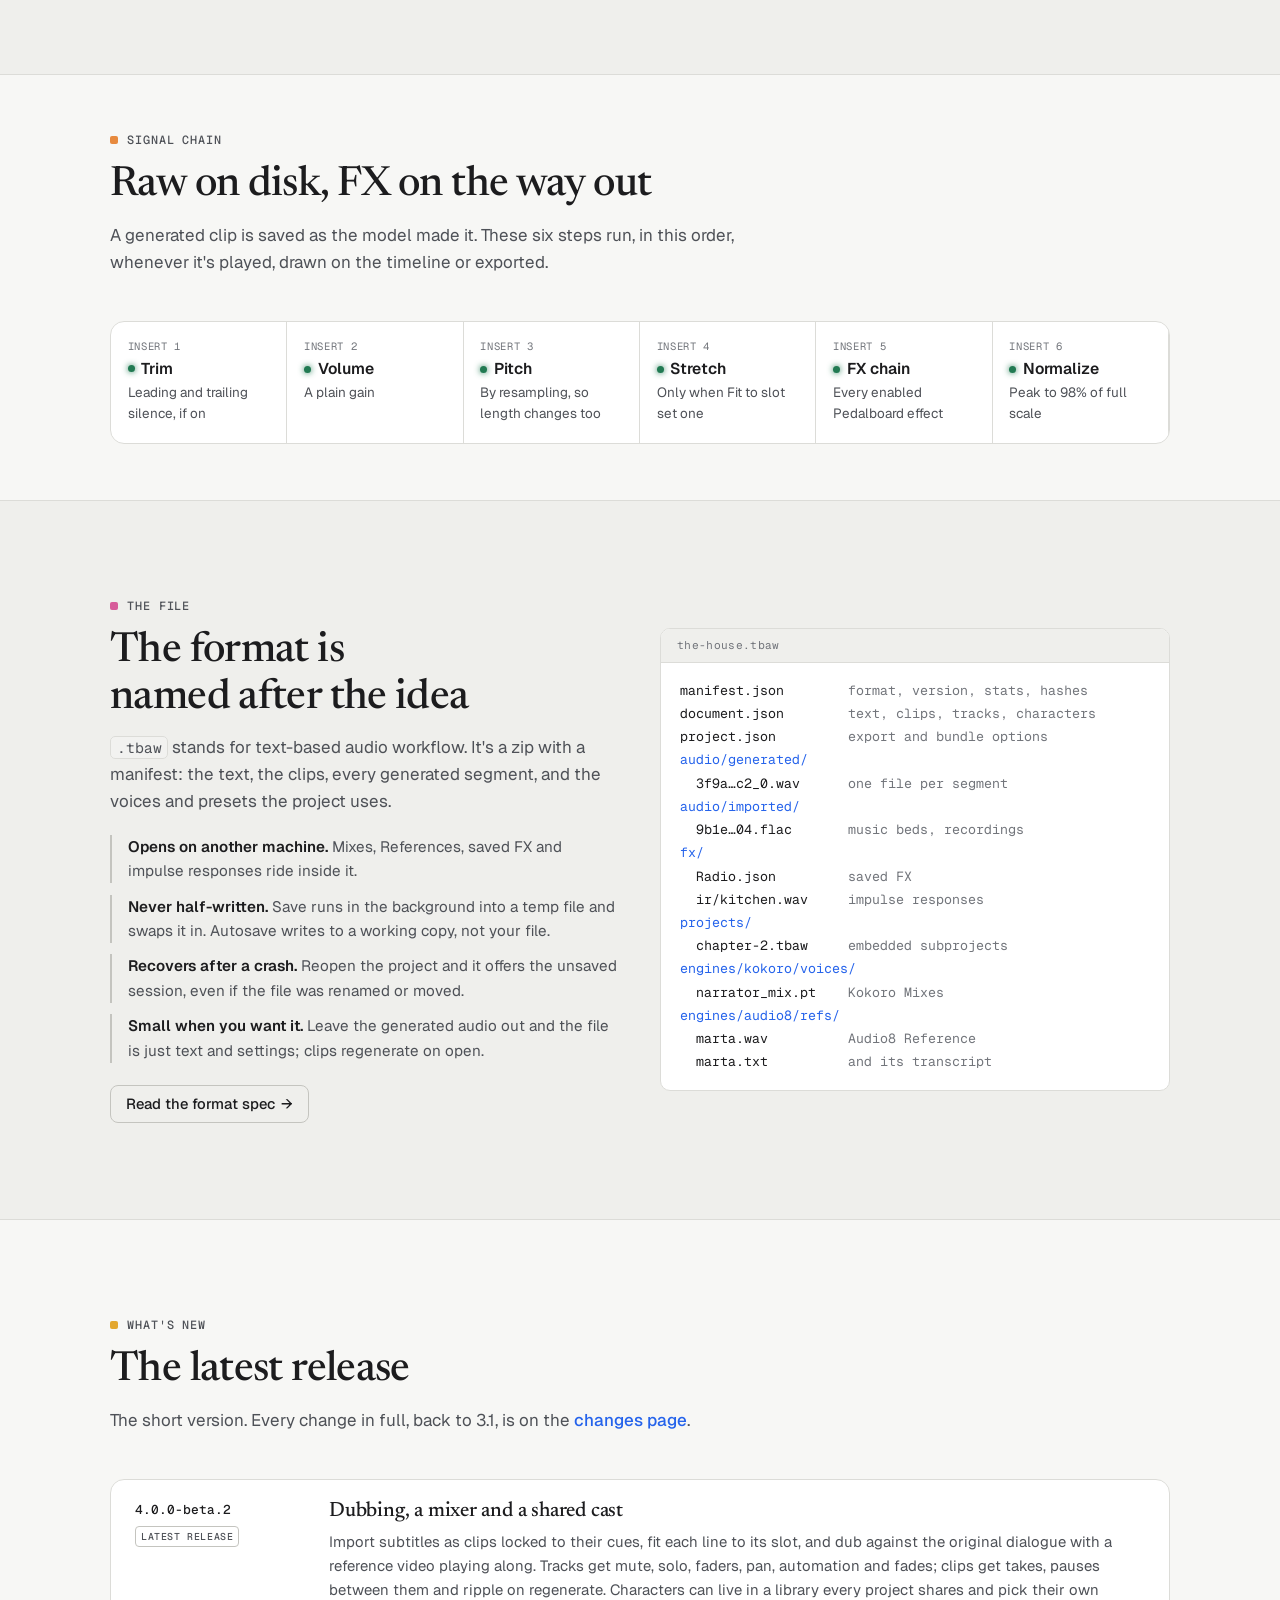
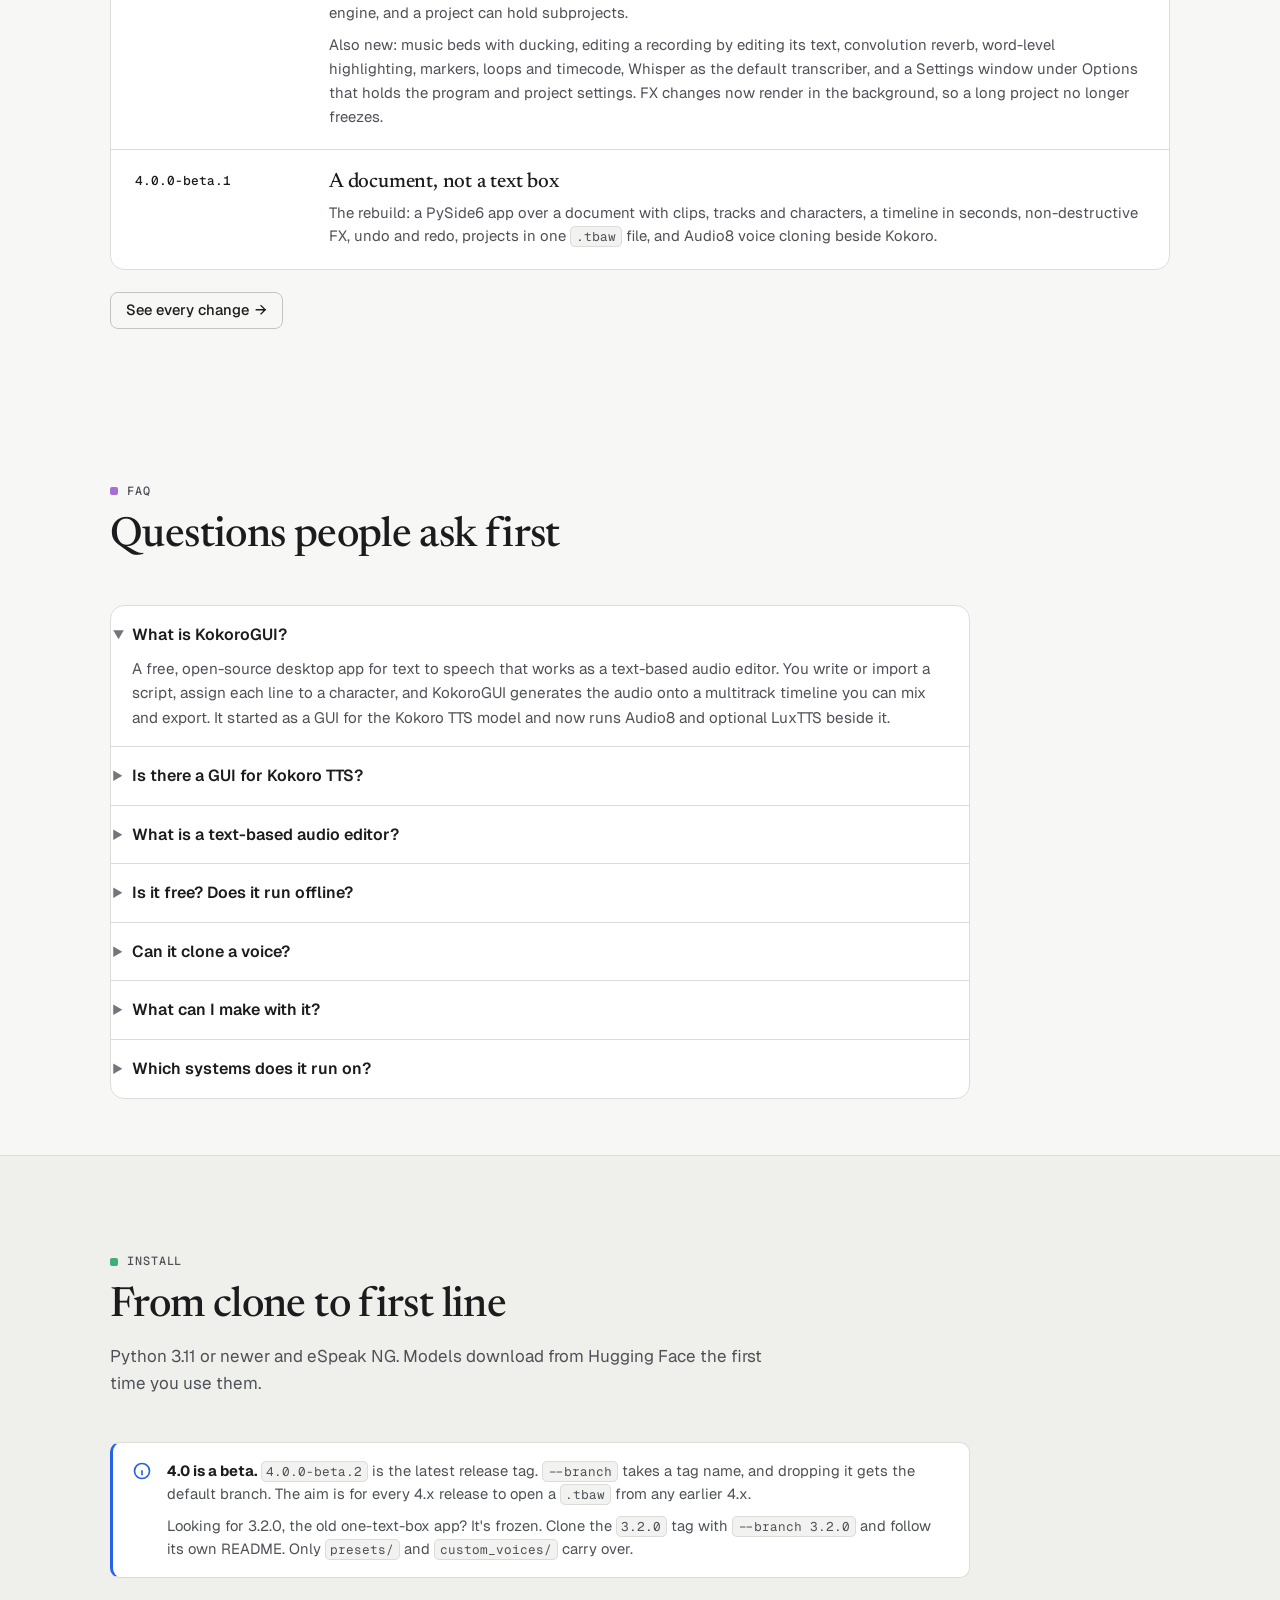
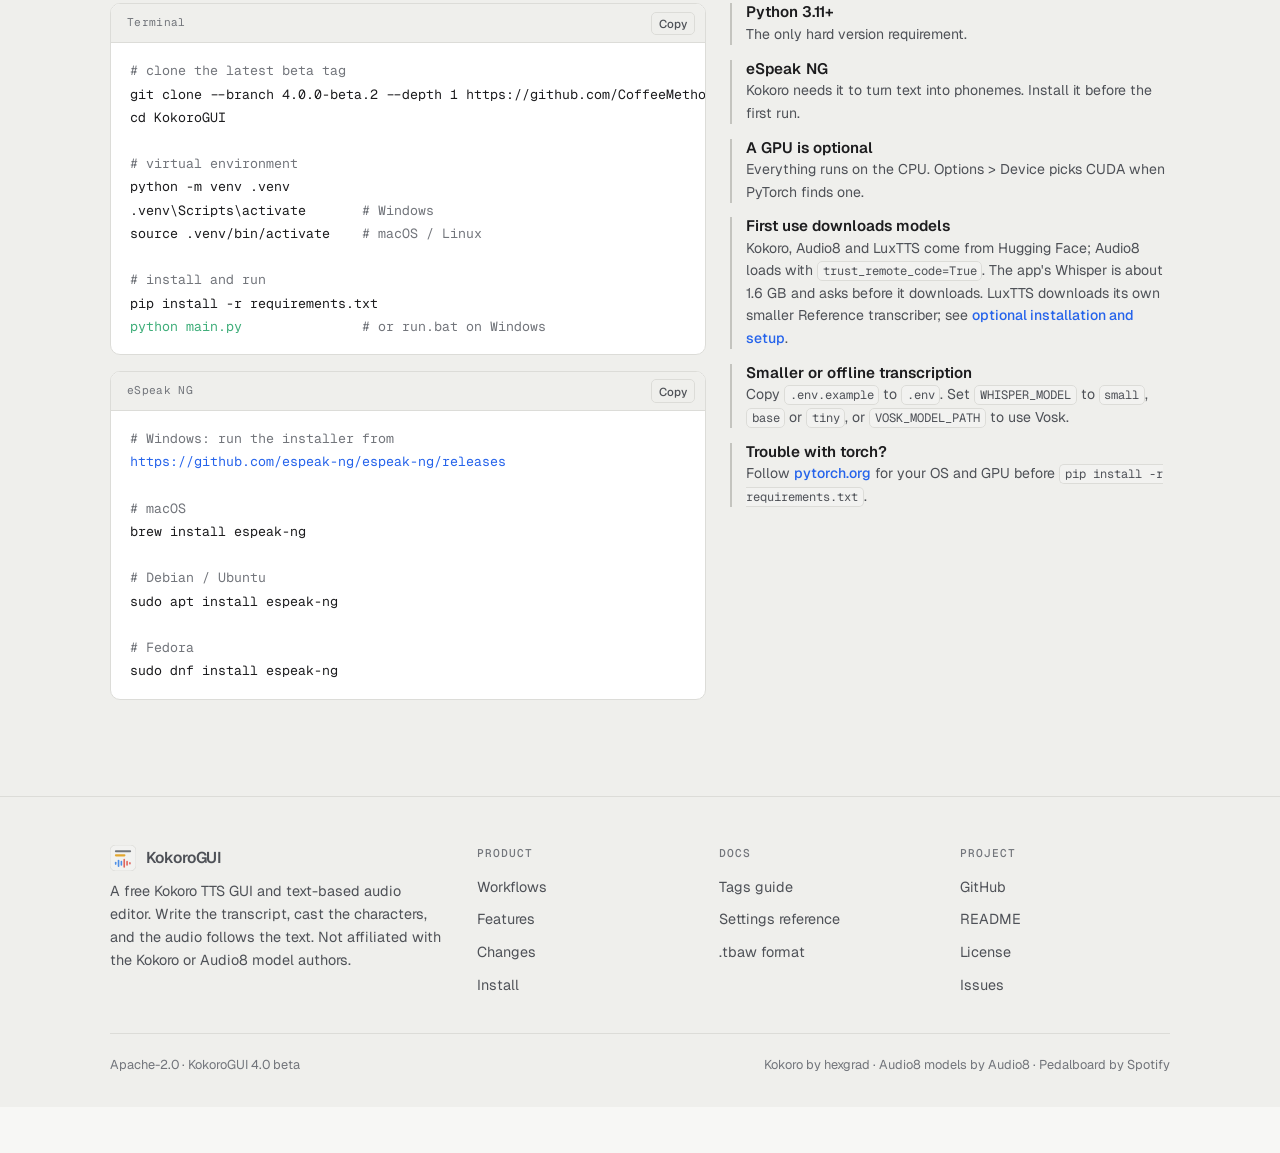
==== commit 8bf9c9d3: "Document named workspaces and Workspace > Panels Co-Authored-By: coffeemethod <coffeemethod@proton.m" ====
--- a/docs/index.html
+++ b/docs/index.html
@@ -321,7 +321,7 @@
         <img class="dark" src="assets/shell_dark.png" alt="KokoroGUI: the transcript with its character gutter and the settings tabs above a timeline with waveforms, a playhead and the transport" width="1600" height="1000" />
         <img class="light" src="assets/shell_light.png" alt="" width="1600" height="1000" loading="lazy" />
       </div>
-      <div class="shot-cap"><span>The Advanced workspace as it opens the first time.</span><span>Every panel docks, stacks into tabs or floats wherever you put it, and each workspace remembers your layout.</span></div>
+      <div class="shot-cap"><span>The Advanced workspace as it opens the first time.</span><span>Every panel docks, stacks into tabs or floats wherever you put it, and you can save a layout as a named workspace.</span></div>
     </div>
   </section>
 
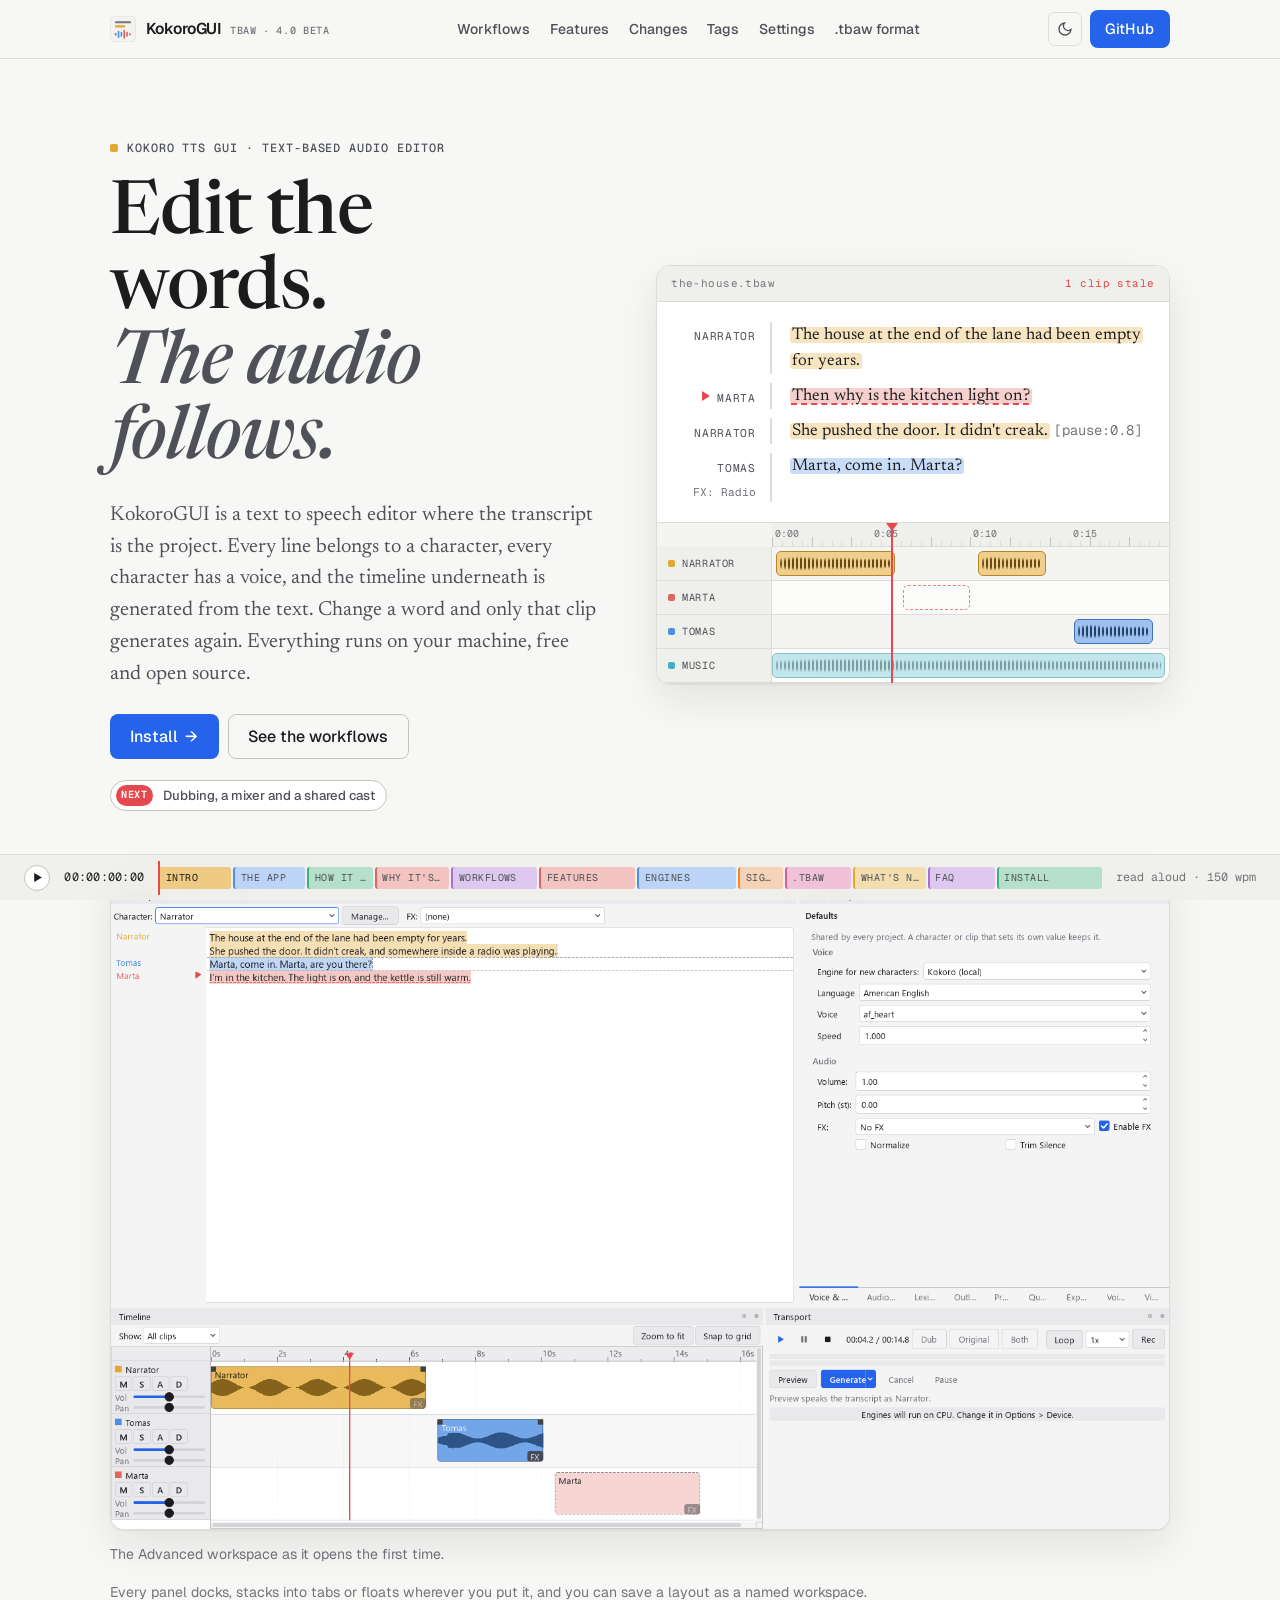
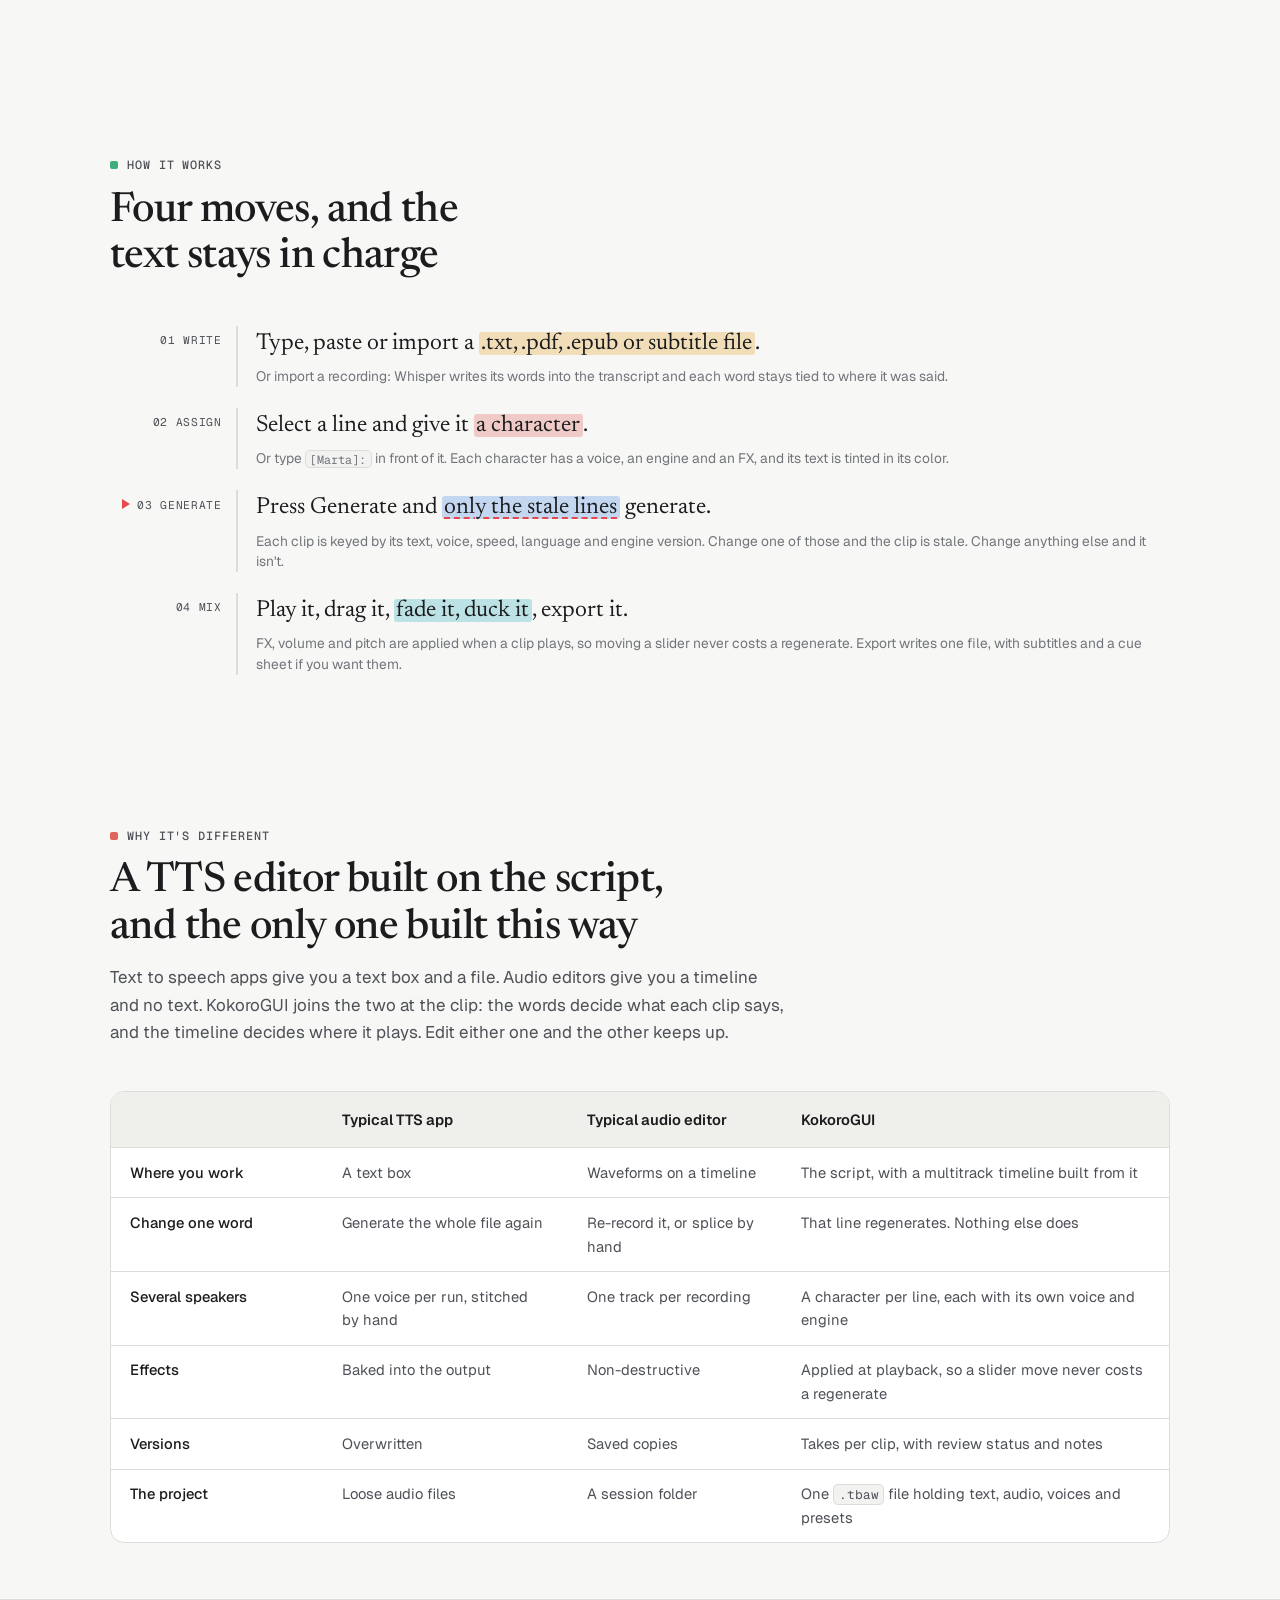
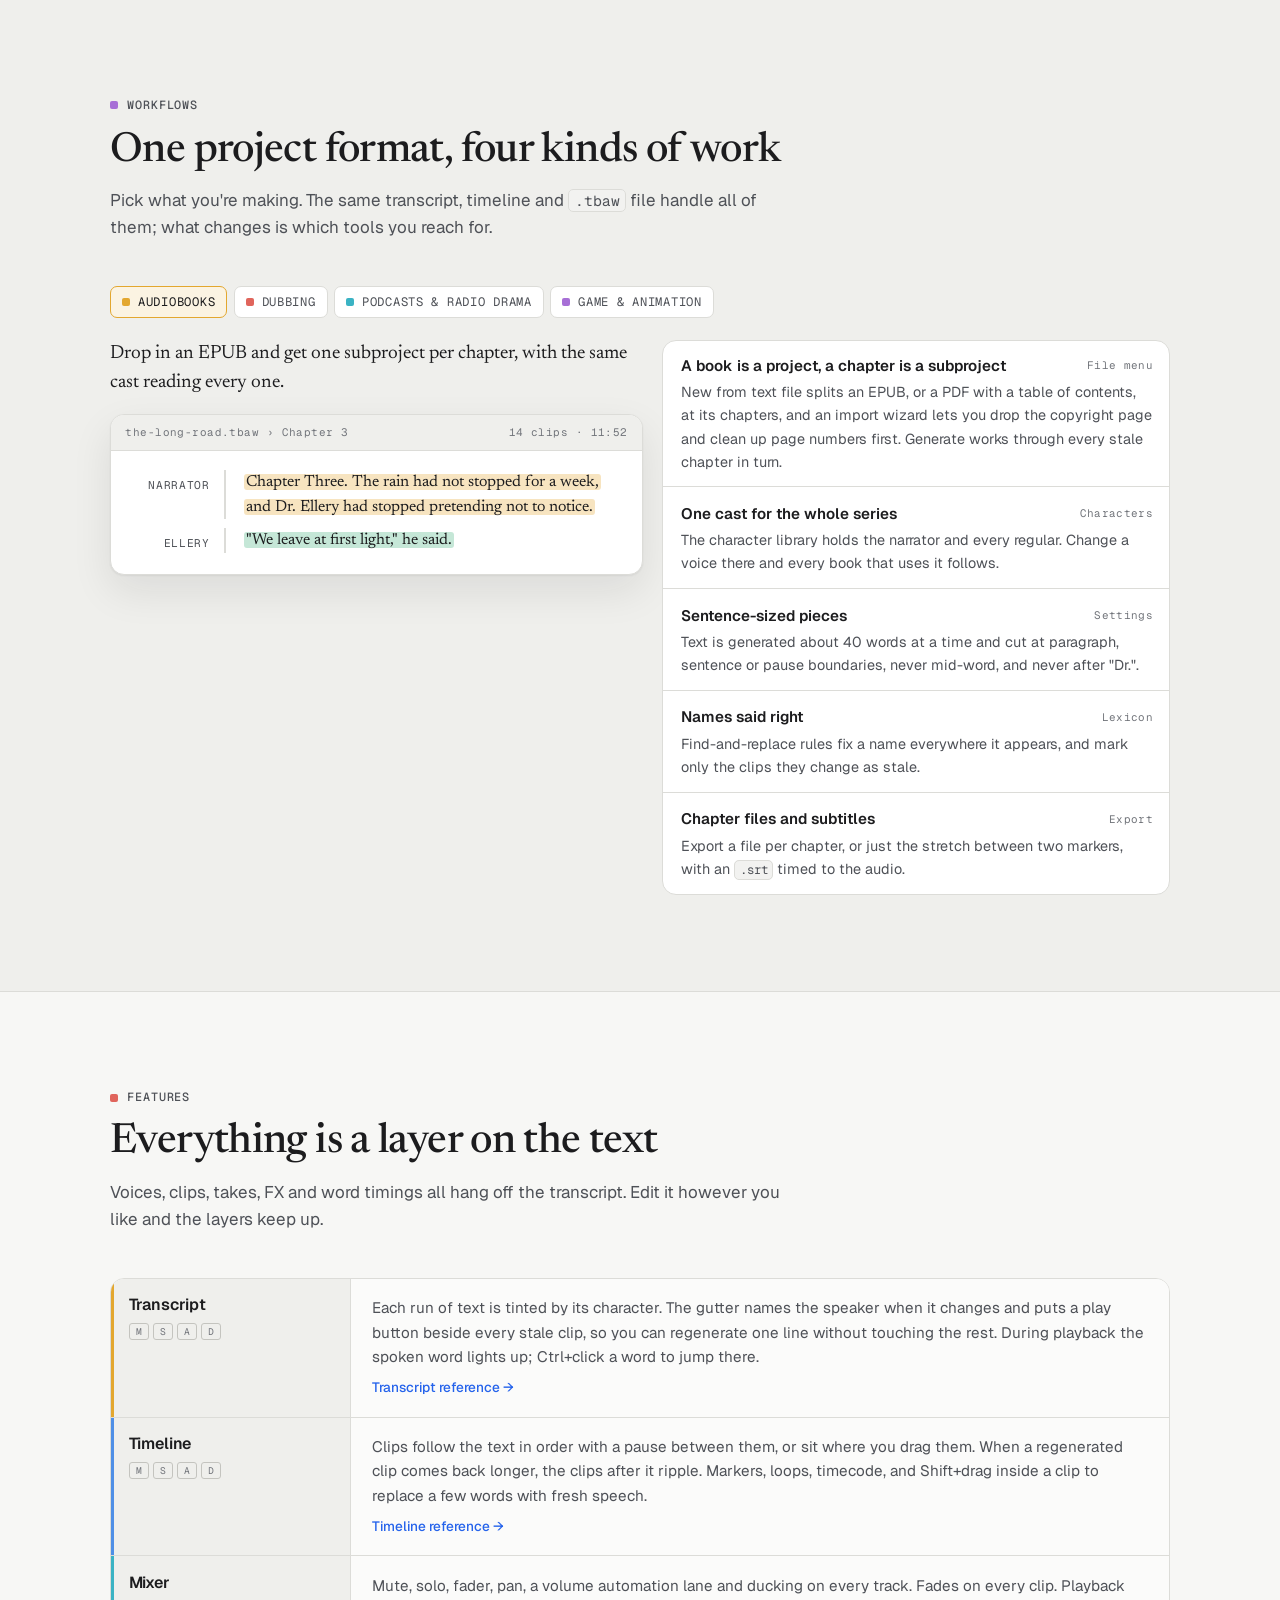
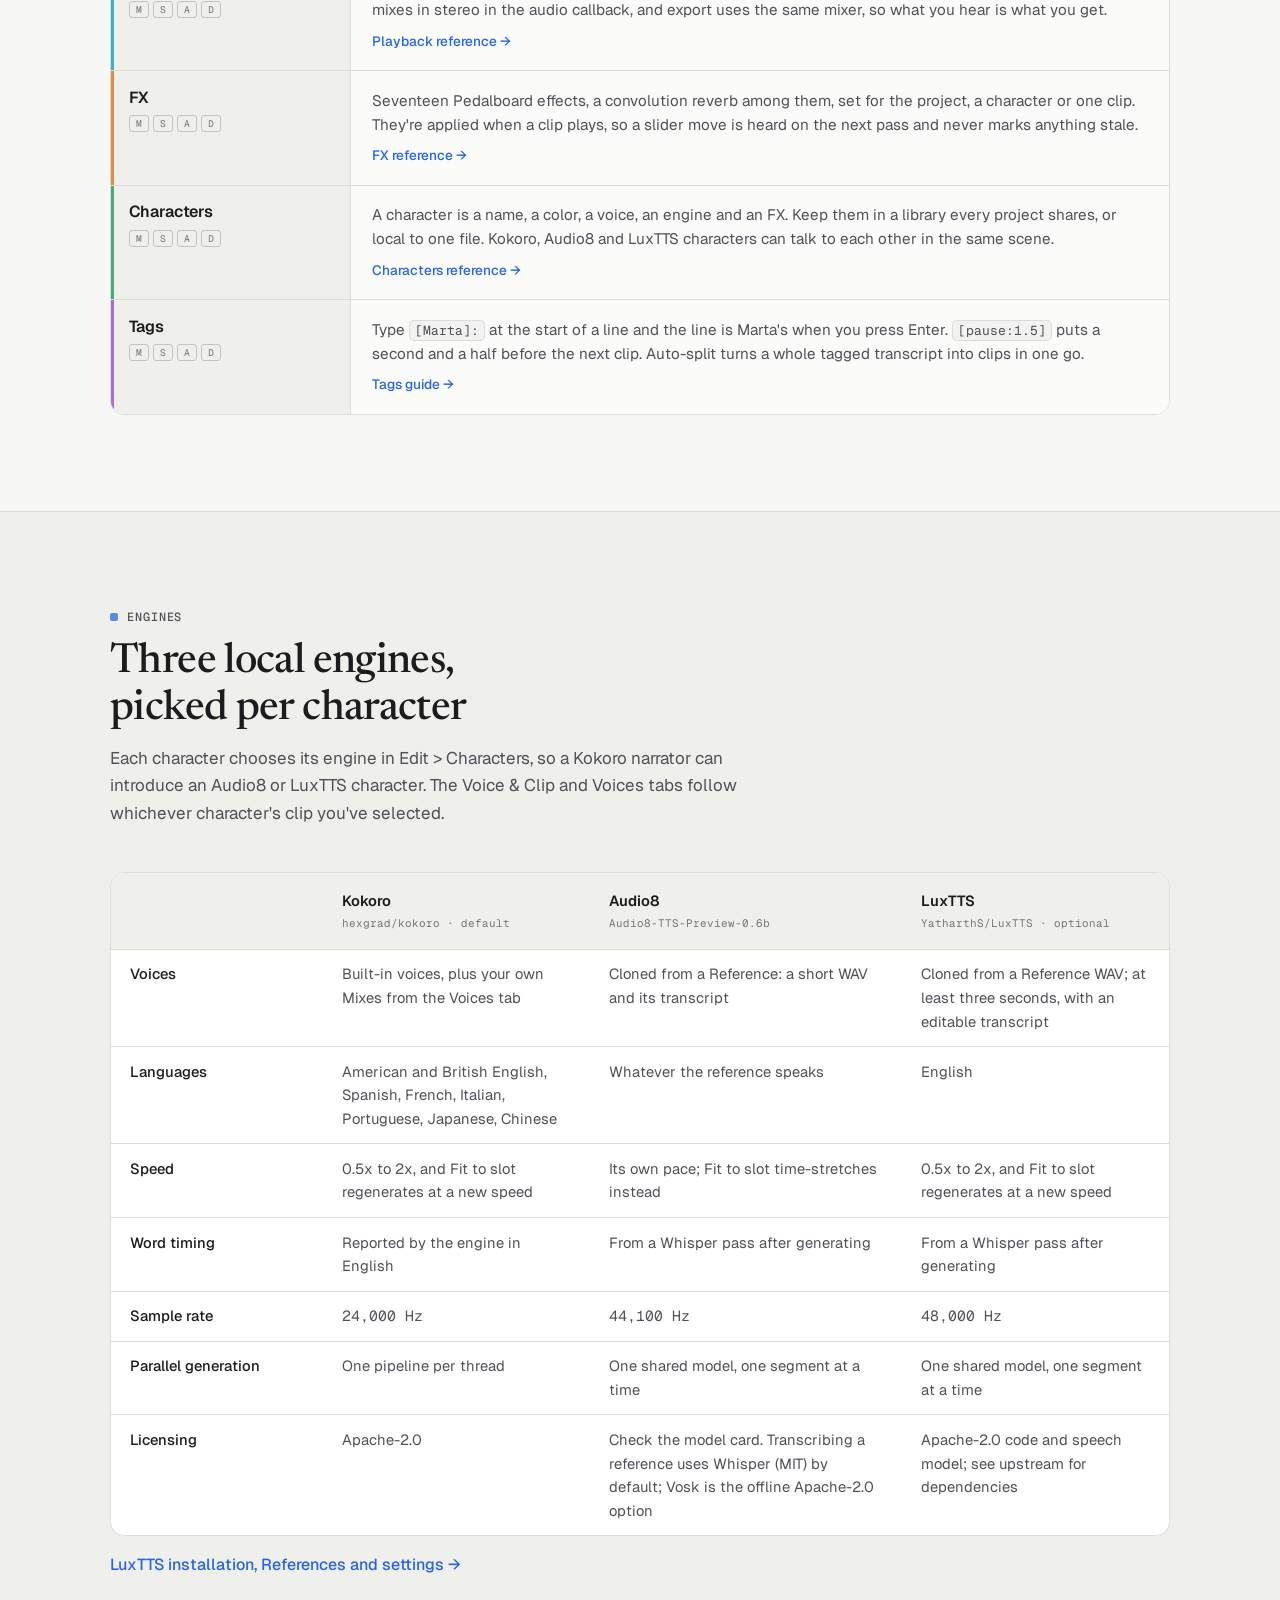
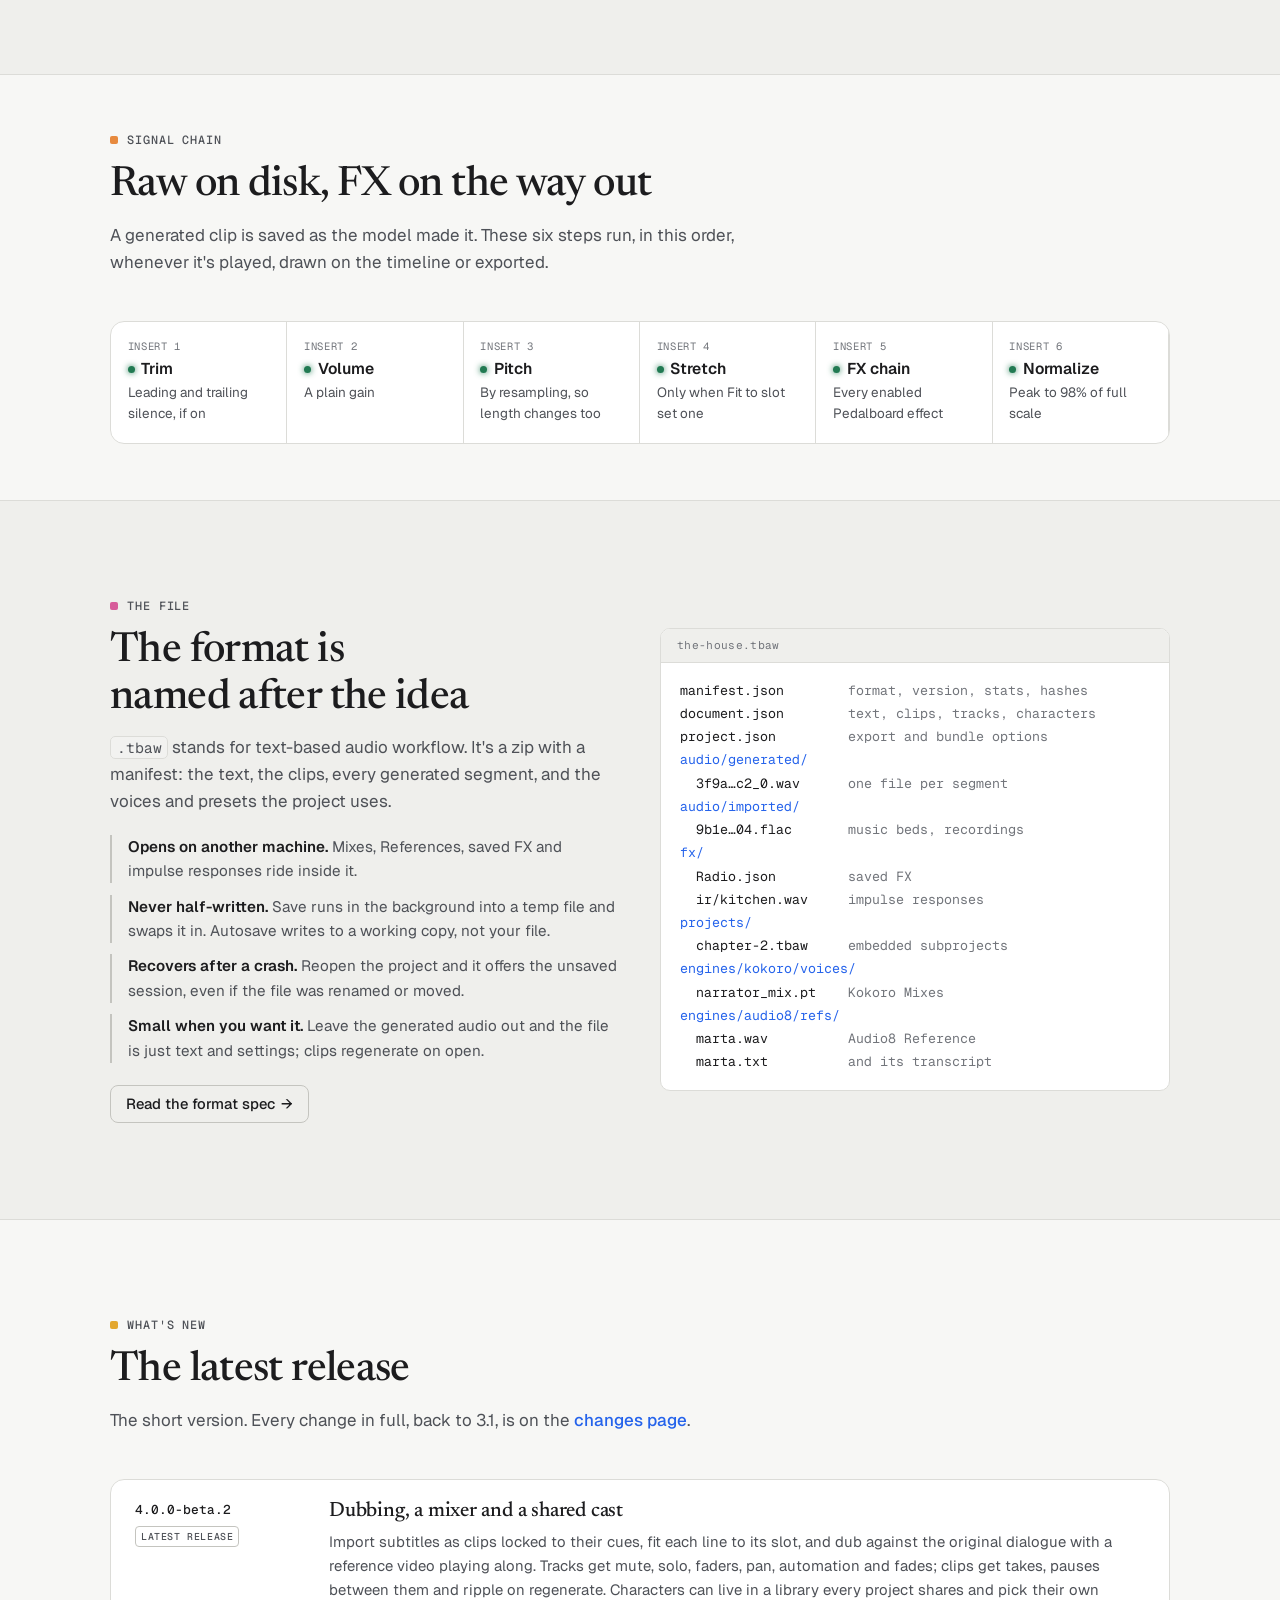
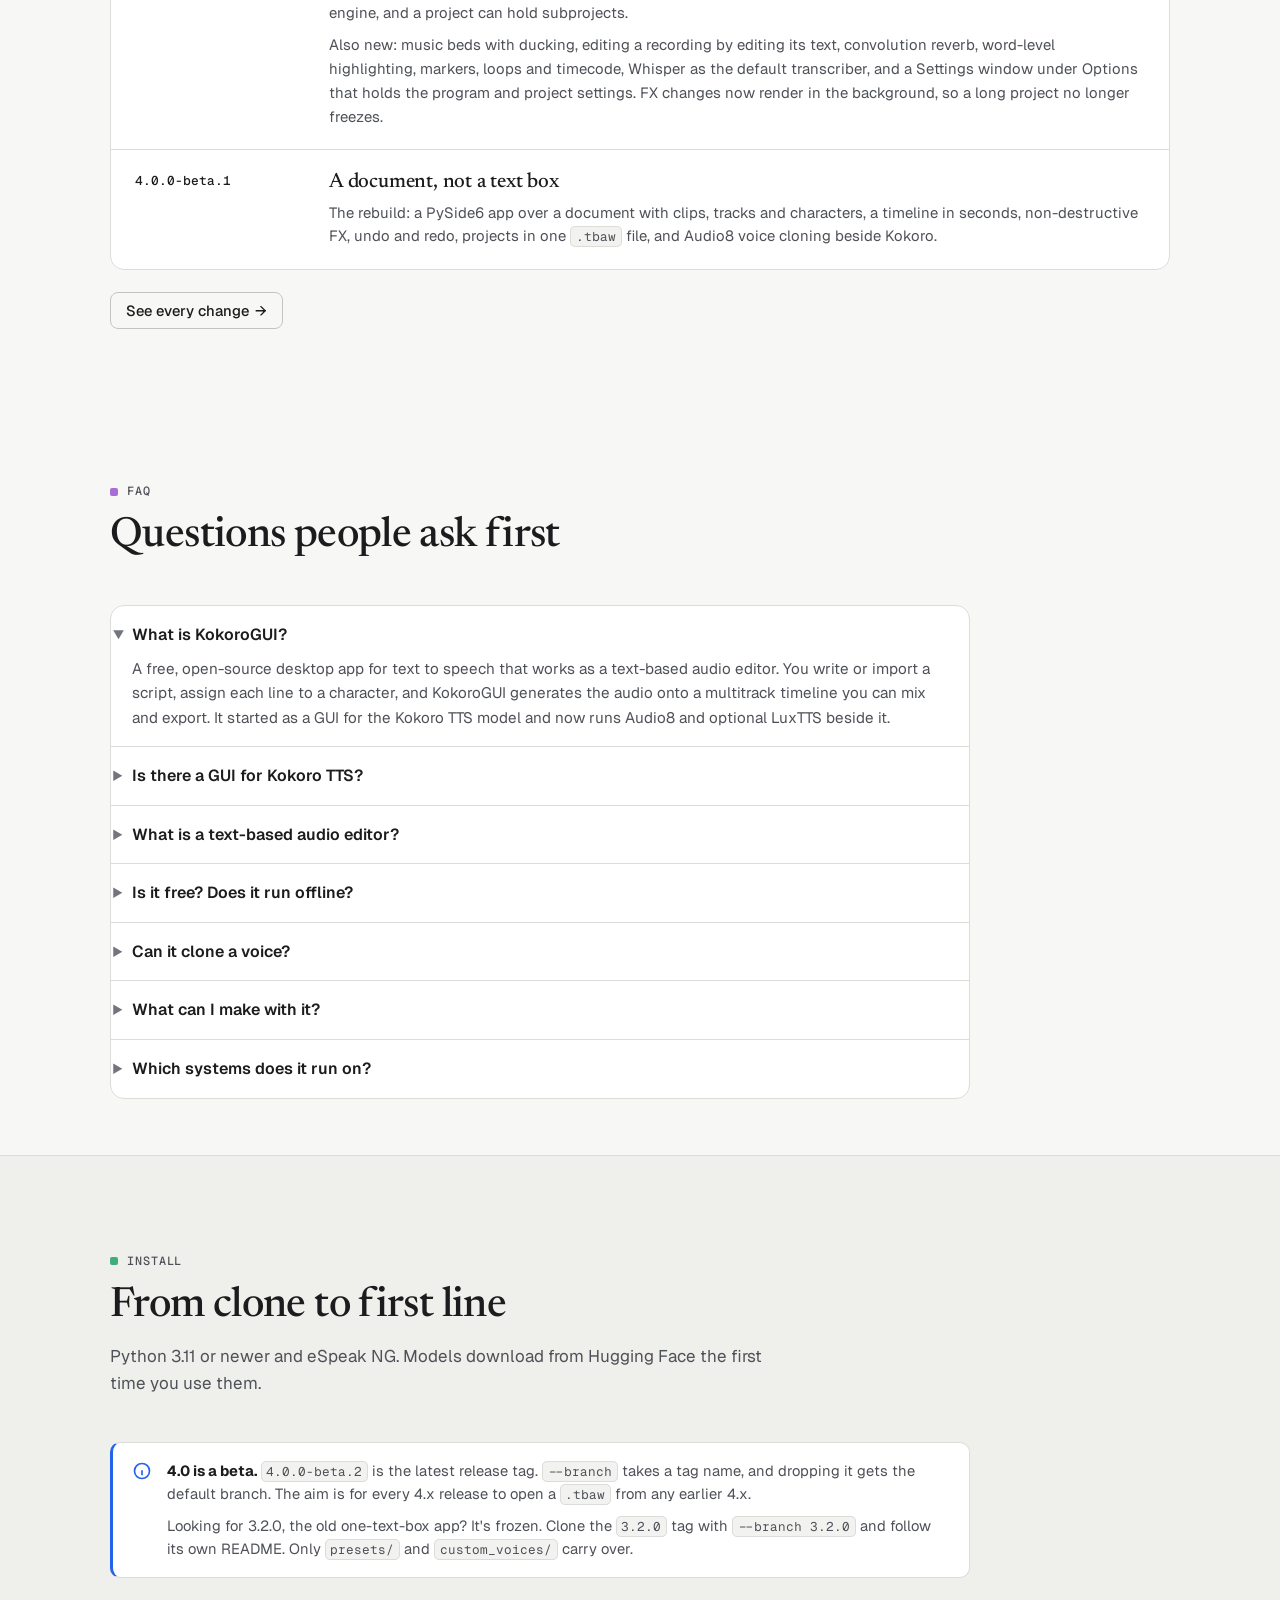
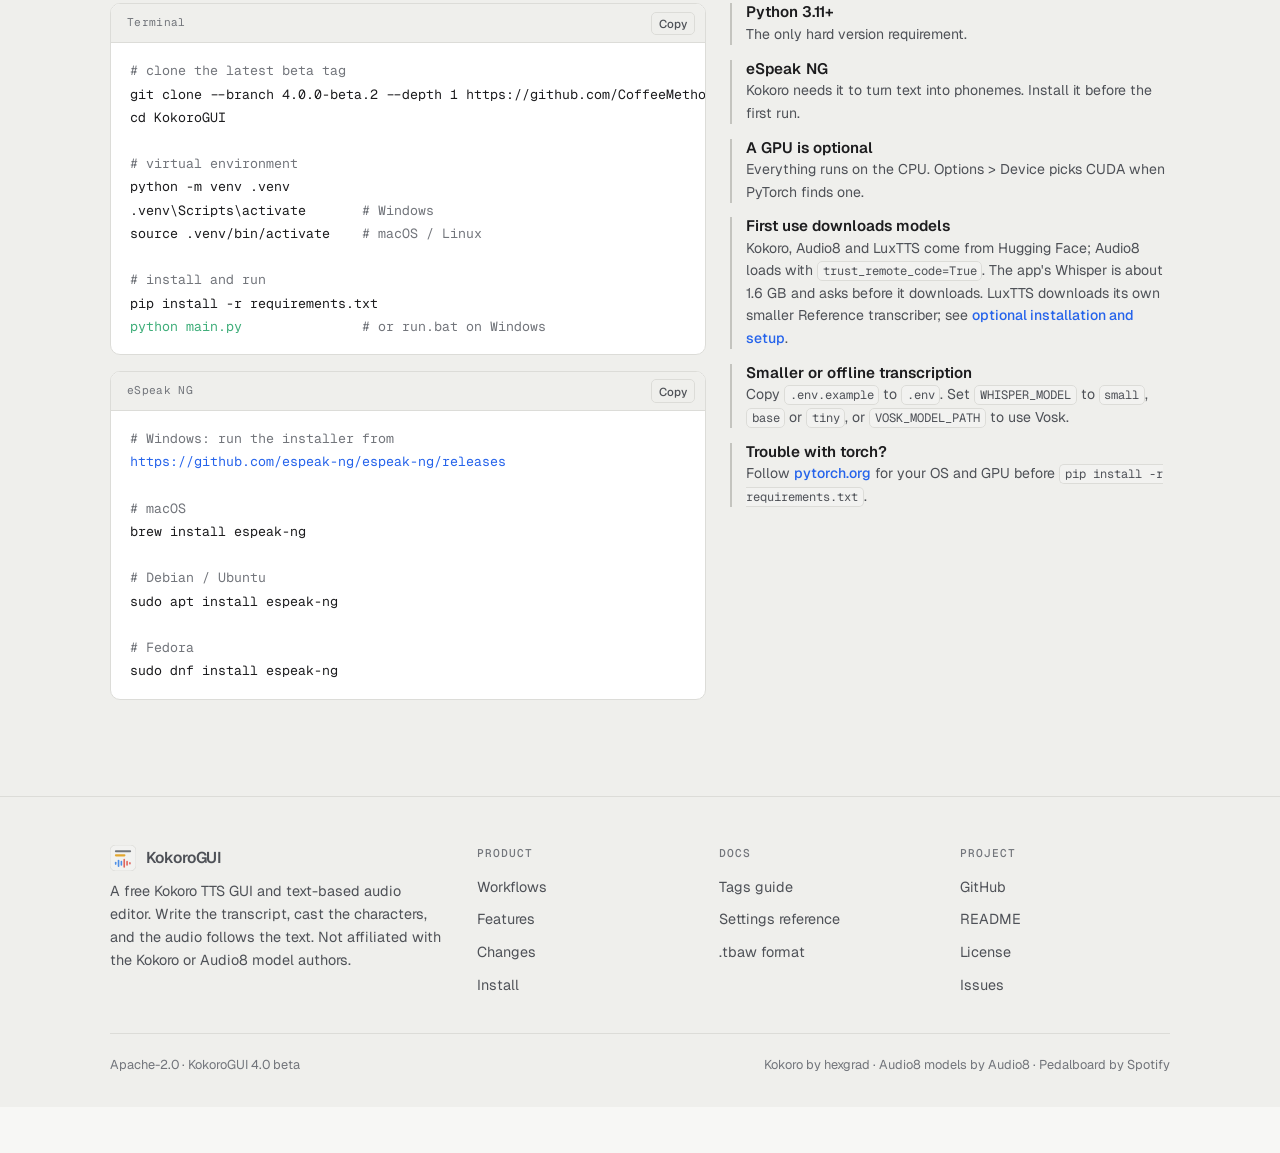
==== commit 64ee9f19: "Test the dock scope headers and document Voice & Clip Assigning a character to a whole clip now move" ====
--- a/docs/index.html
+++ b/docs/index.html
@@ -318,7 +318,7 @@
   <section class="tight" style="padding-top:0;" data-clip="The app" data-cc="c2">
     <div class="wrap">
       <div class="shot reveal">
-        <img class="dark" src="assets/shell_dark.png" alt="KokoroGUI: the transcript with its character gutter and the settings tabs above a timeline with waveforms, a playhead and the transport" width="1600" height="1000" />
+        <img class="dark" src="assets/shell_dark.png" alt="KokoroGUI: the transcript with its character gutter and the Voice &amp; Clip tabs above a timeline with waveforms, a playhead and the transport" width="1600" height="1000" />
         <img class="light" src="assets/shell_light.png" alt="" width="1600" height="1000" loading="lazy" />
       </div>
       <div class="shot-cap"><span>The Advanced workspace as it opens the first time.</span><span>Every panel docks, stacks into tabs or floats wherever you put it, and you can save a layout as a named workspace.</span></div>
@@ -410,7 +410,7 @@
           <ul class="wf-list">
             <li><b>A book is a project, a chapter is a subproject</b><a href="settings.html#generation">File menu</a><span>New from text file splits an EPUB, or a PDF with a table of contents, at its chapters, and an import wizard lets you drop the copyright page and clean up page numbers first. Generate works through every stale chapter in turn.</span></li>
             <li><b>One cast for the whole series</b><a href="settings.html#characters">Characters</a><span>The character library holds the narrator and every regular. Change a voice there and every book that uses it follows.</span></li>
-            <li><b>Sentence-sized pieces</b><a href="settings.html#settings-dock">Settings</a><span>Text is generated about 40 words at a time and cut at paragraph, sentence or pause boundaries, never mid-word, and never after "Dr.".</span></li>
+            <li><b>Sentence-sized pieces</b><a href="settings.html#settings-window">Settings</a><span>Text is generated about 40 words at a time and cut at paragraph, sentence or pause boundaries, never mid-word, and never after "Dr.".</span></li>
             <li><b>Names said right</b><a href="settings.html#lexicon">Lexicon</a><span>Find-and-replace rules fix a name everywhere it appears, and mark only the clips they change as stale.</span></li>
             <li><b>Chapter files and subtitles</b><a href="settings.html#processing">Export</a><span>Export a file per chapter, or just the stretch between two markers, with an <code>.srt</code> timed to the audio.</span></li>
           </ul>
@@ -555,7 +555,7 @@
       <div class="sec-head reveal">
         <span class="eyebrow c2">Engines</span>
         <h2>Three local engines, picked per character</h2>
-        <p>Each character chooses its engine in Edit &gt; Characters, so a Kokoro narrator can introduce an Audio8 or LuxTTS character. The Settings and Voices tabs follow whichever character's clip you've selected.</p>
+        <p>Each character chooses its engine in Edit &gt; Characters, so a Kokoro narrator can introduce an Audio8 or LuxTTS character. The Voice &amp; Clip and Voices tabs follow whichever character's clip you've selected.</p>
       </div>
       <div class="compare reveal">
         <table class="cmp">
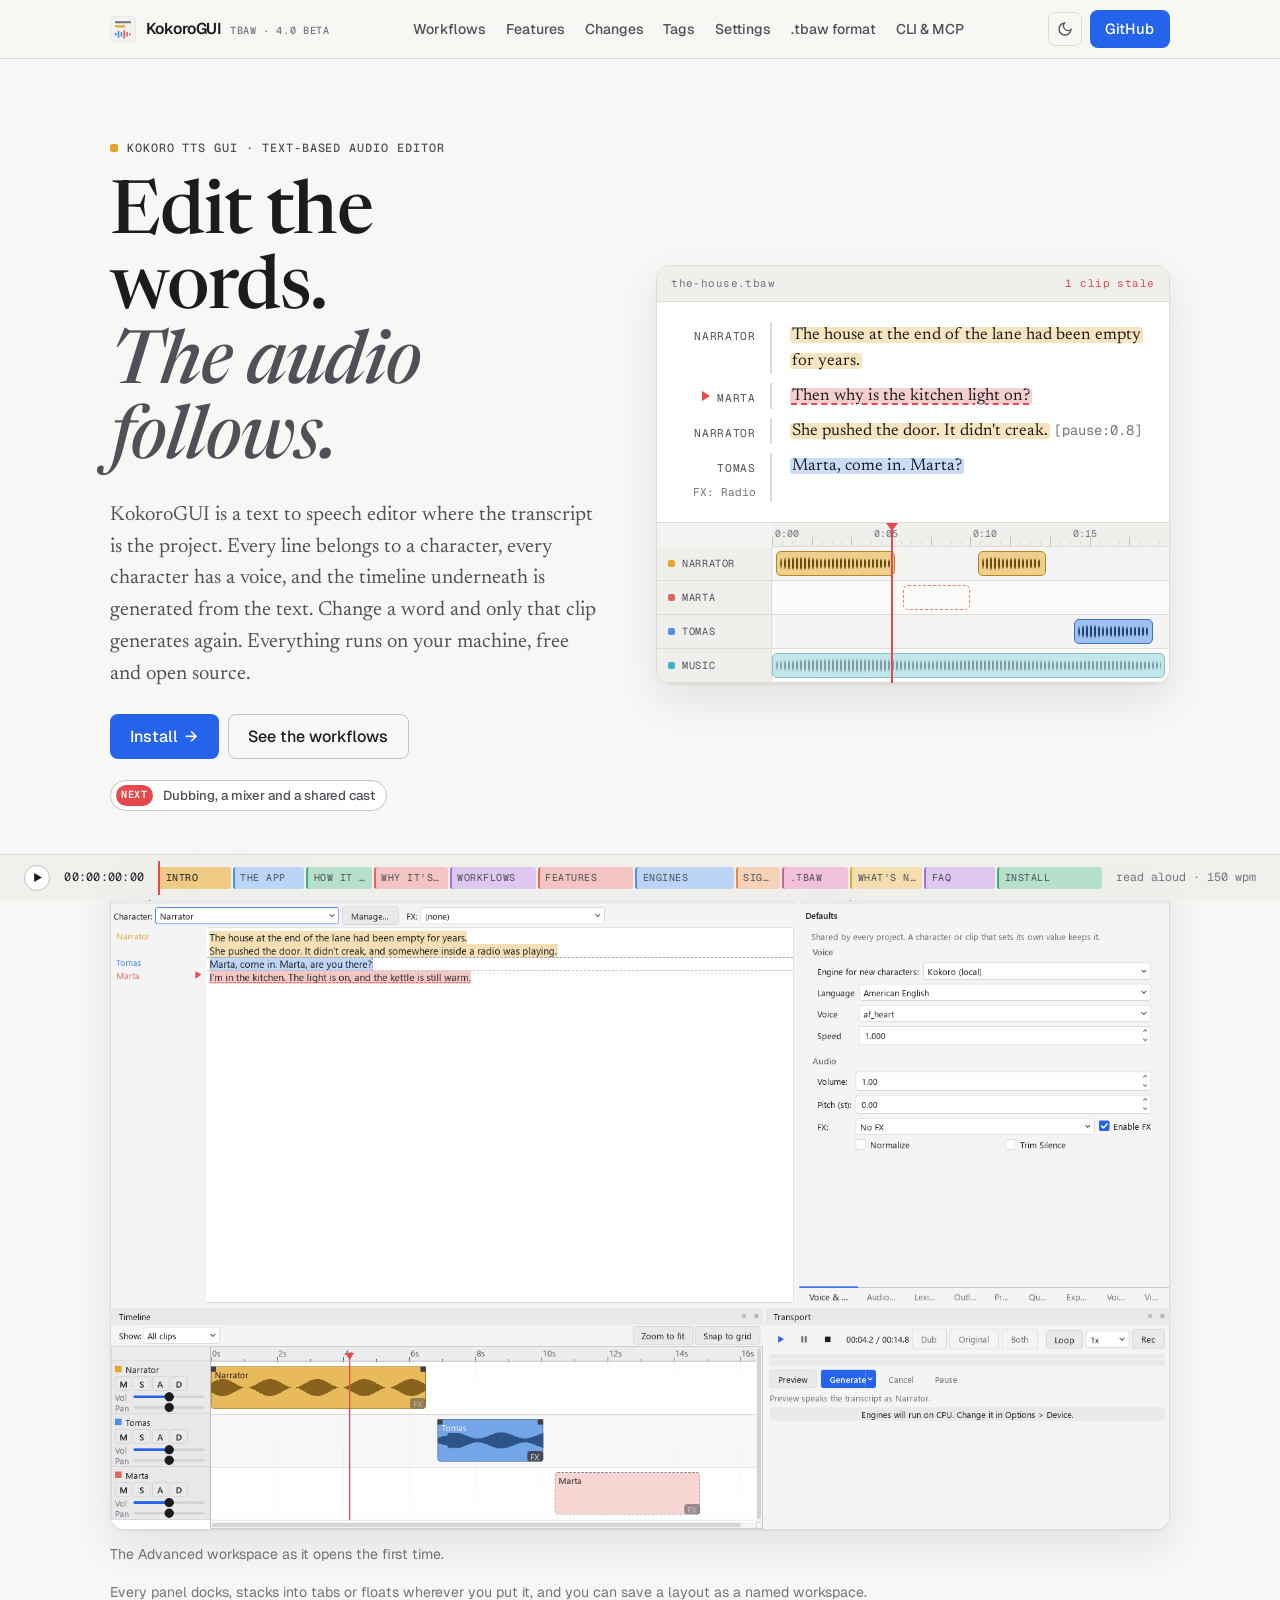
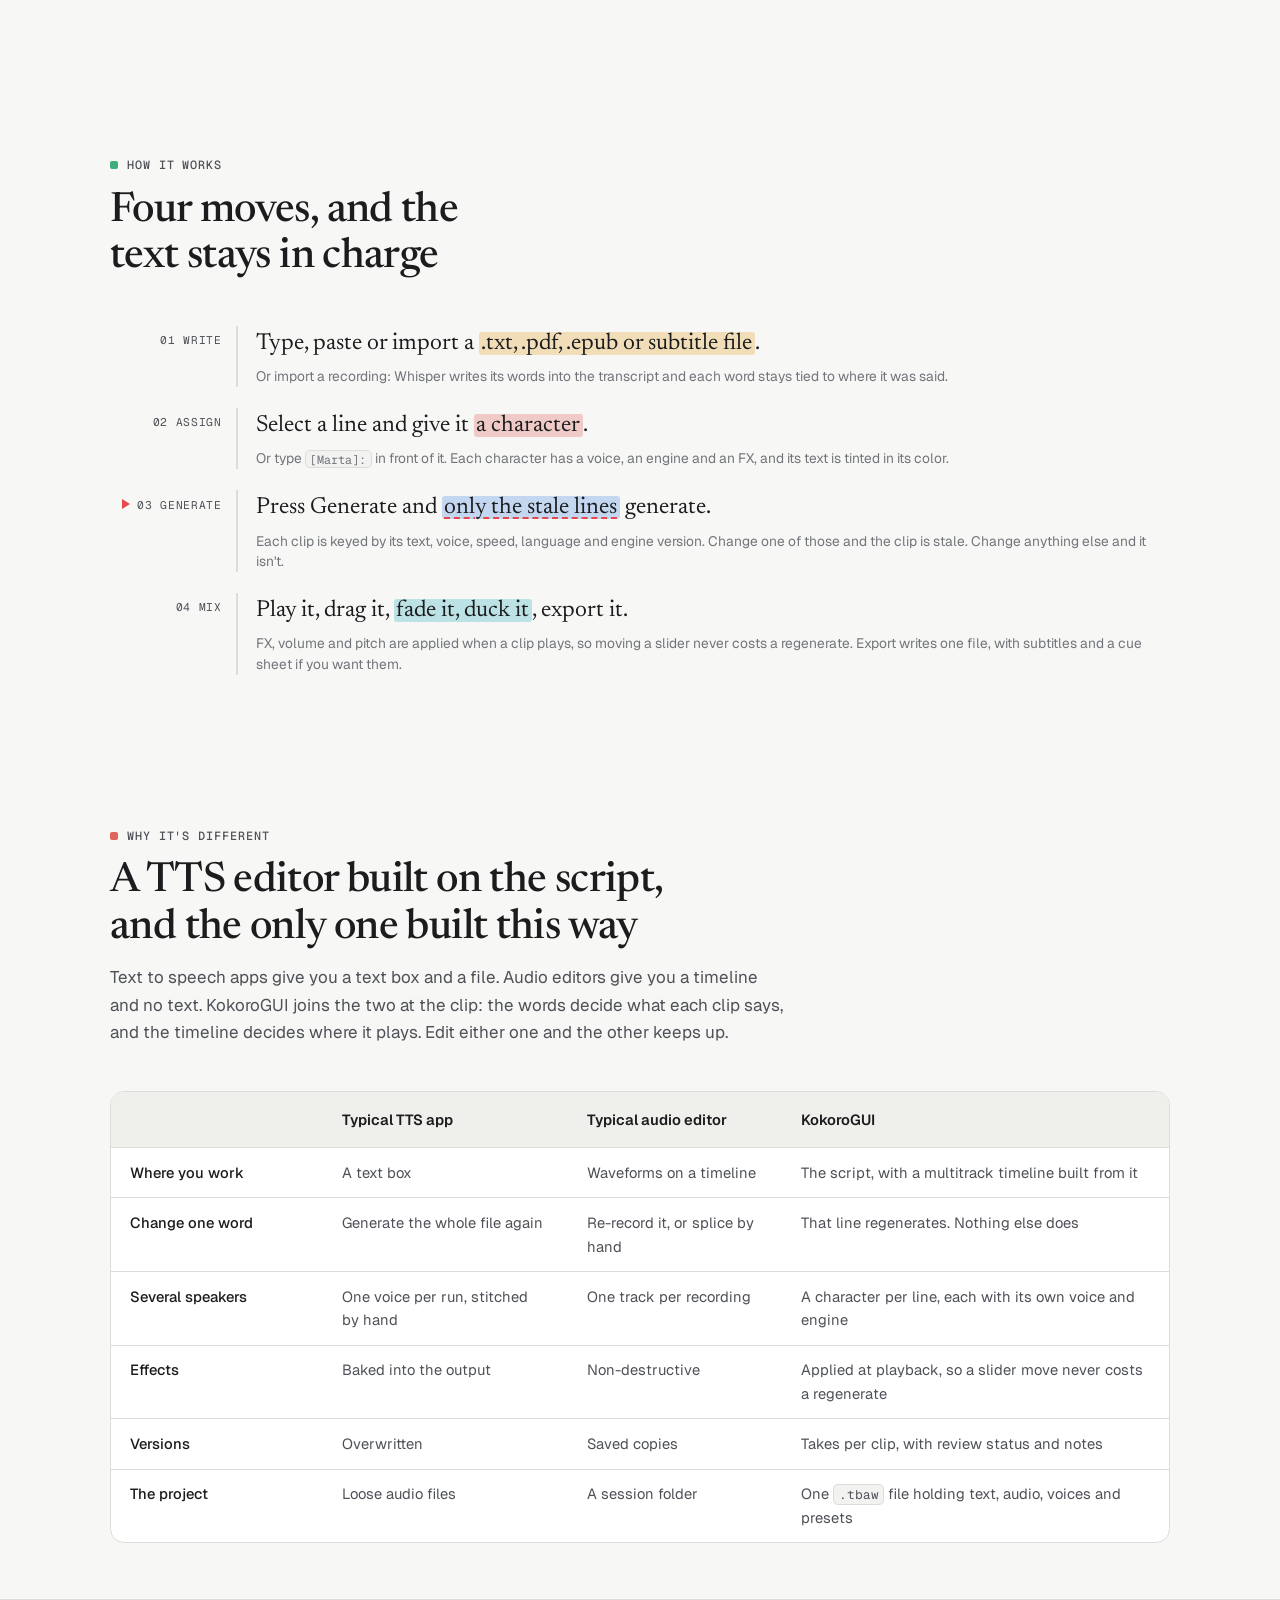
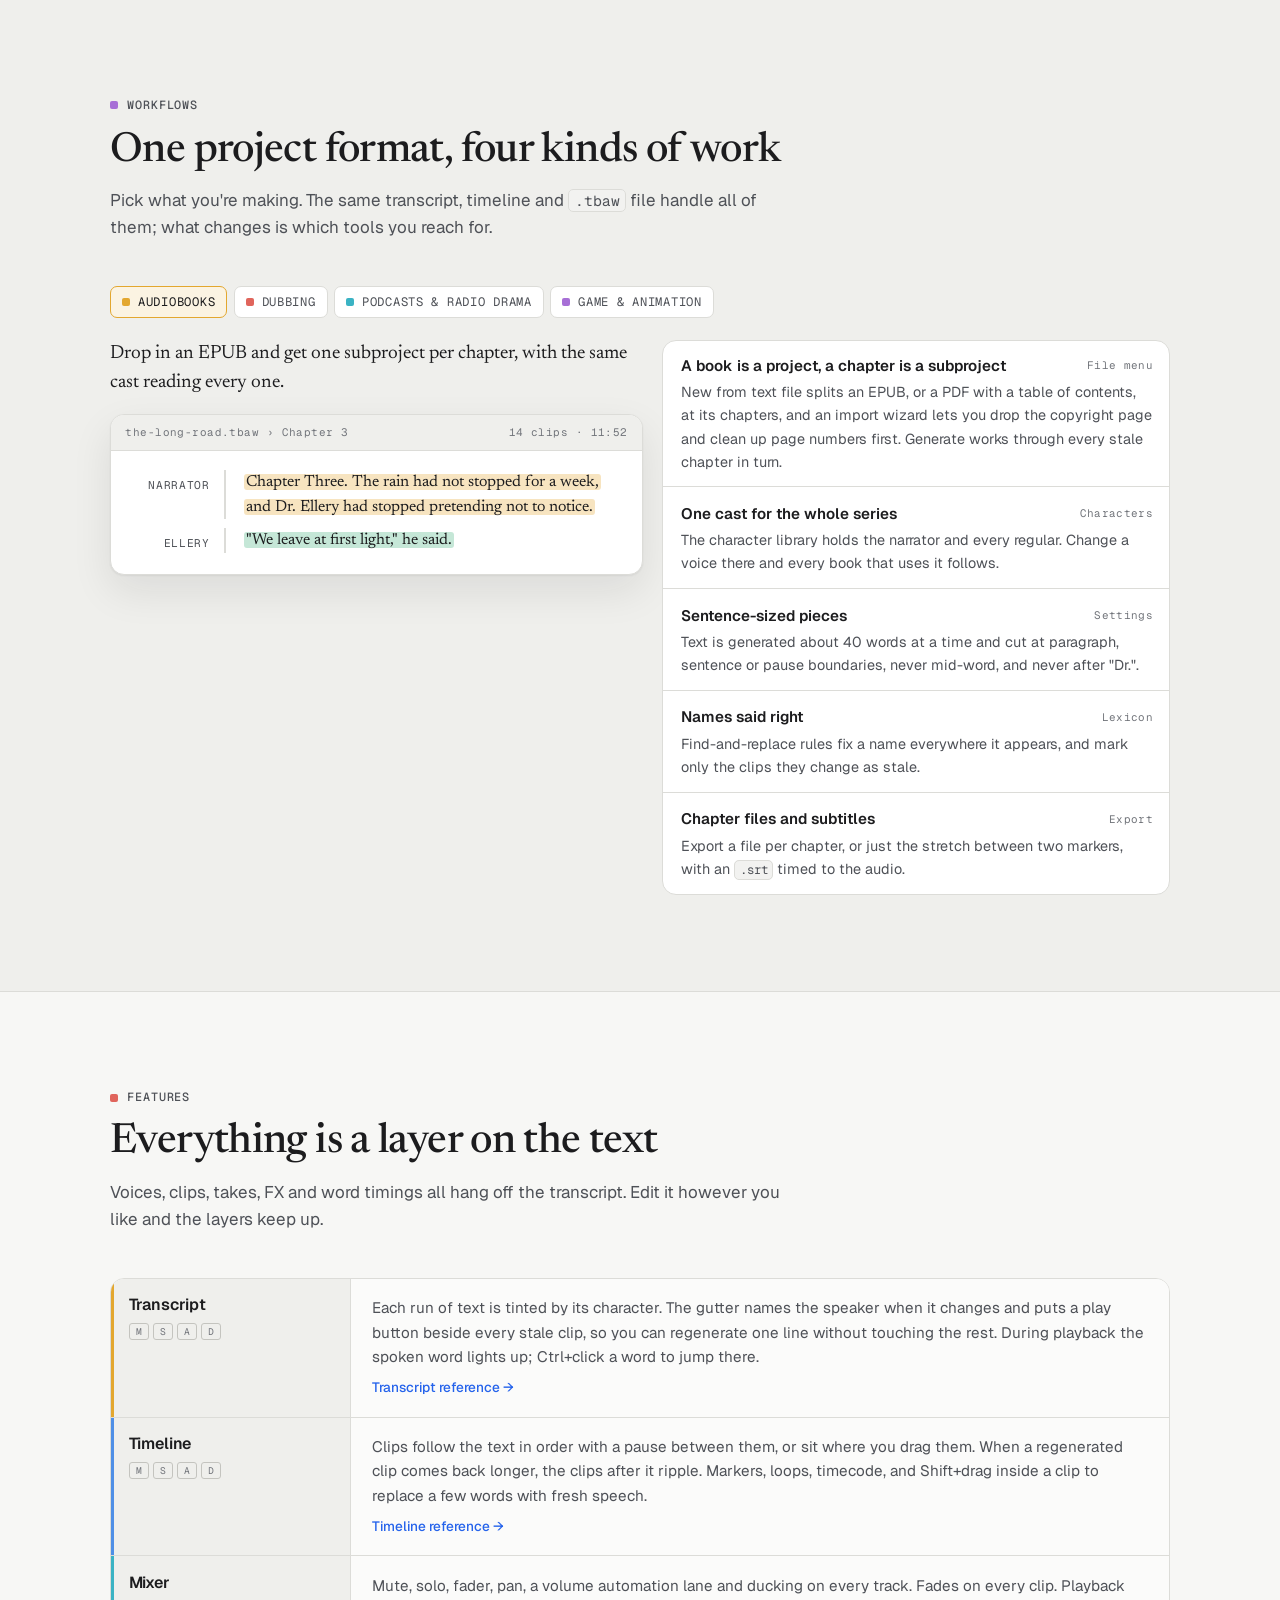
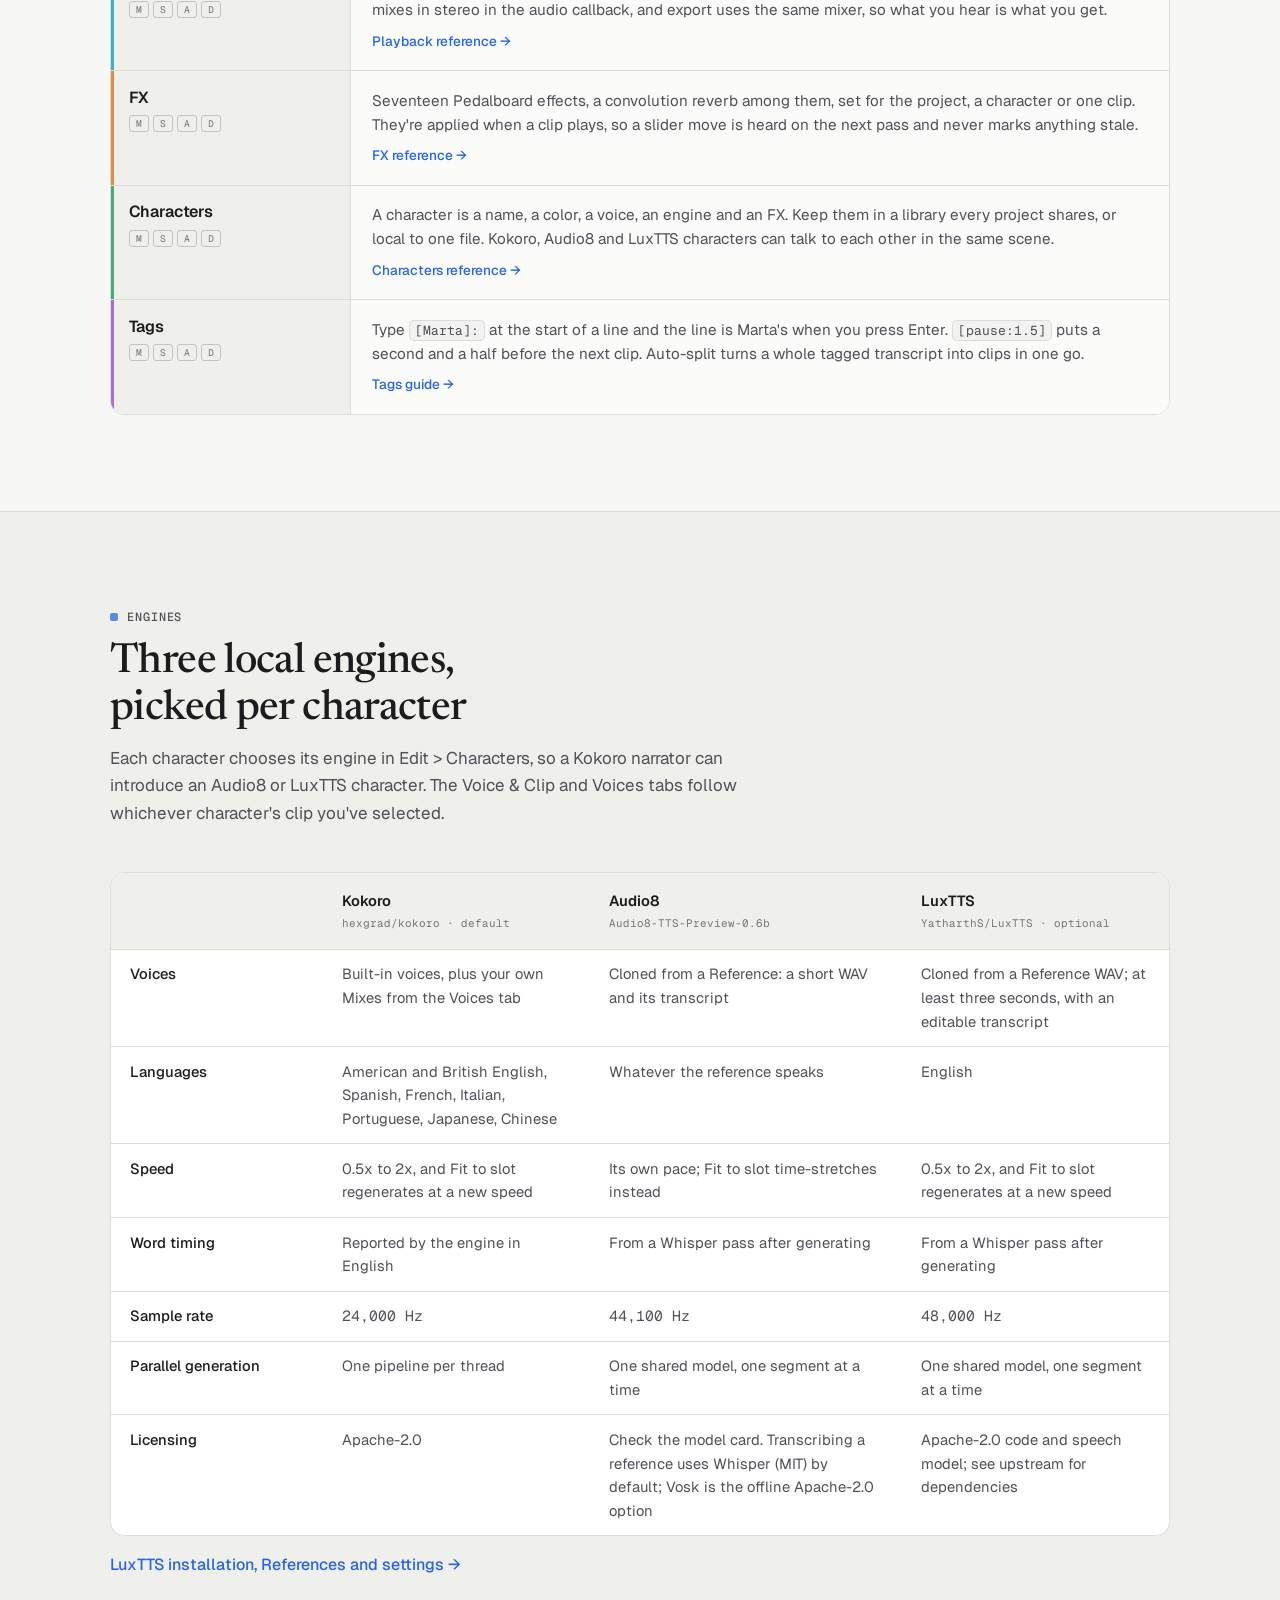
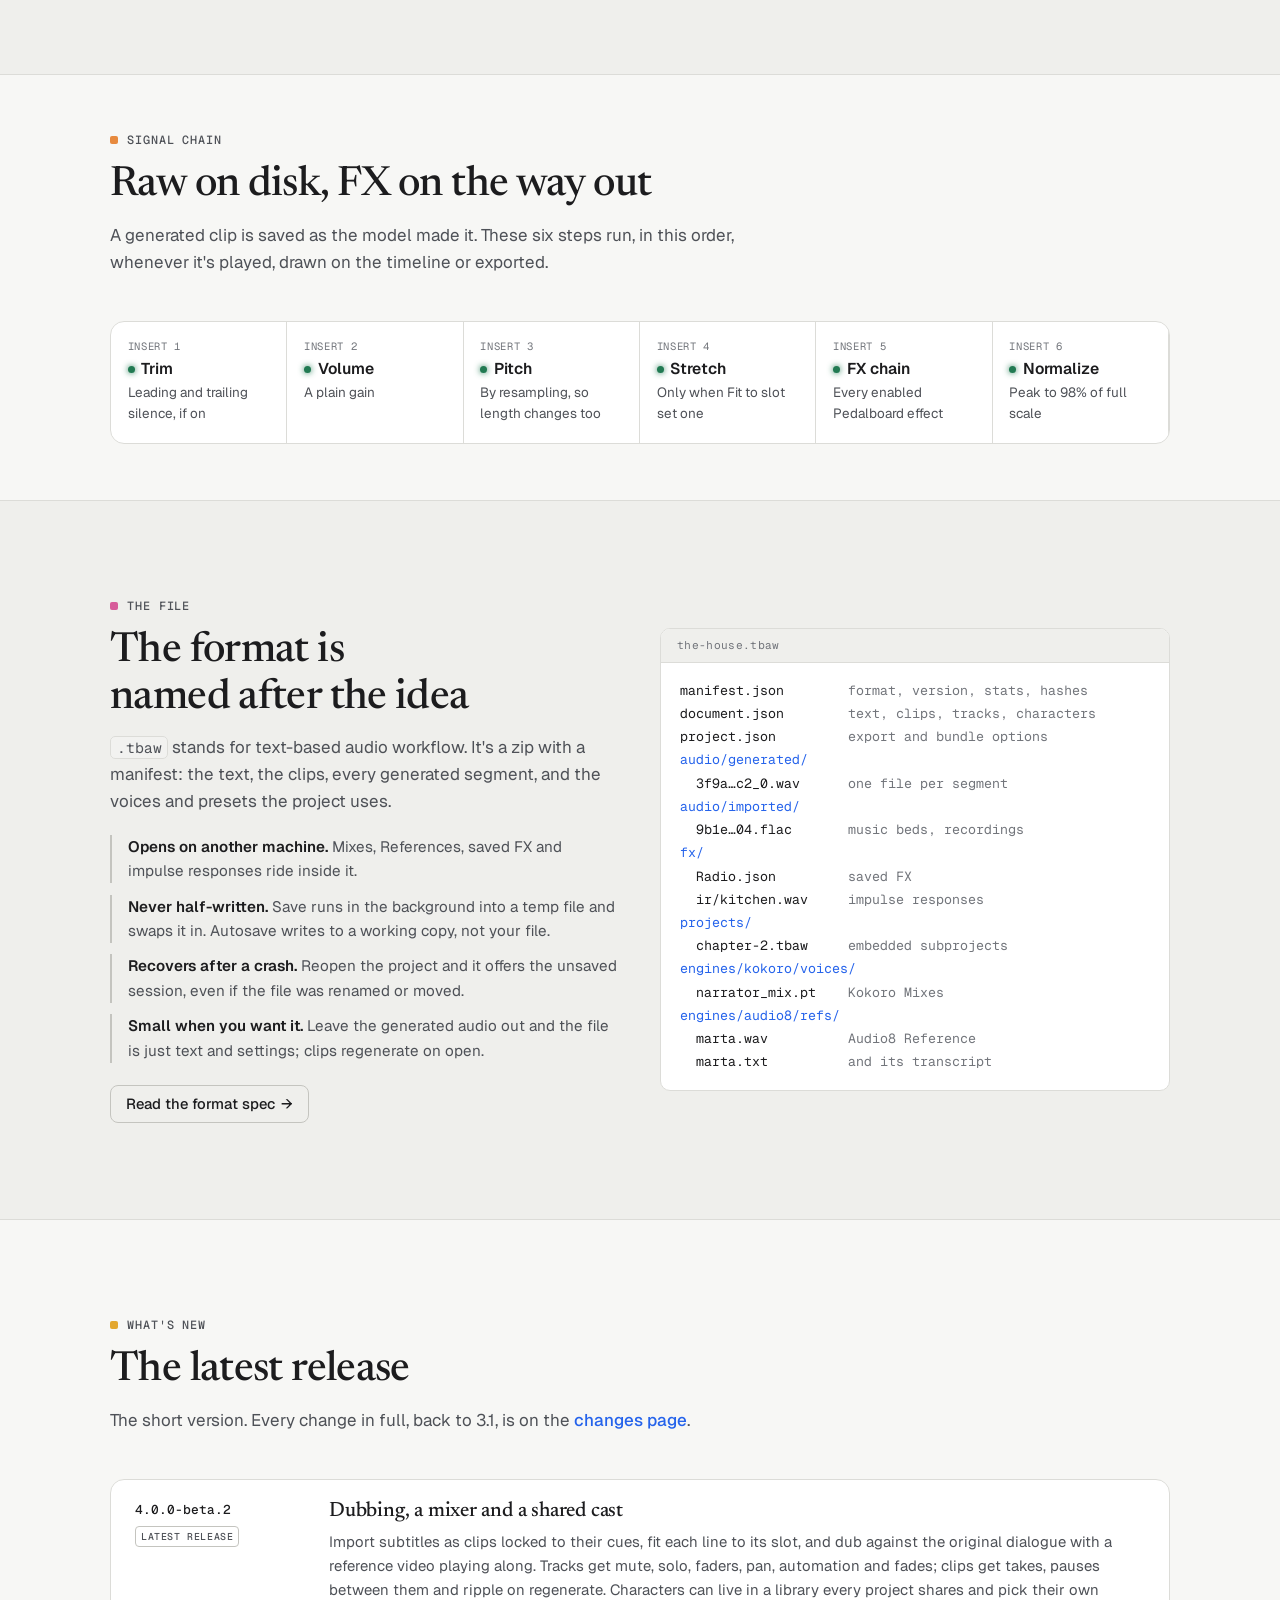
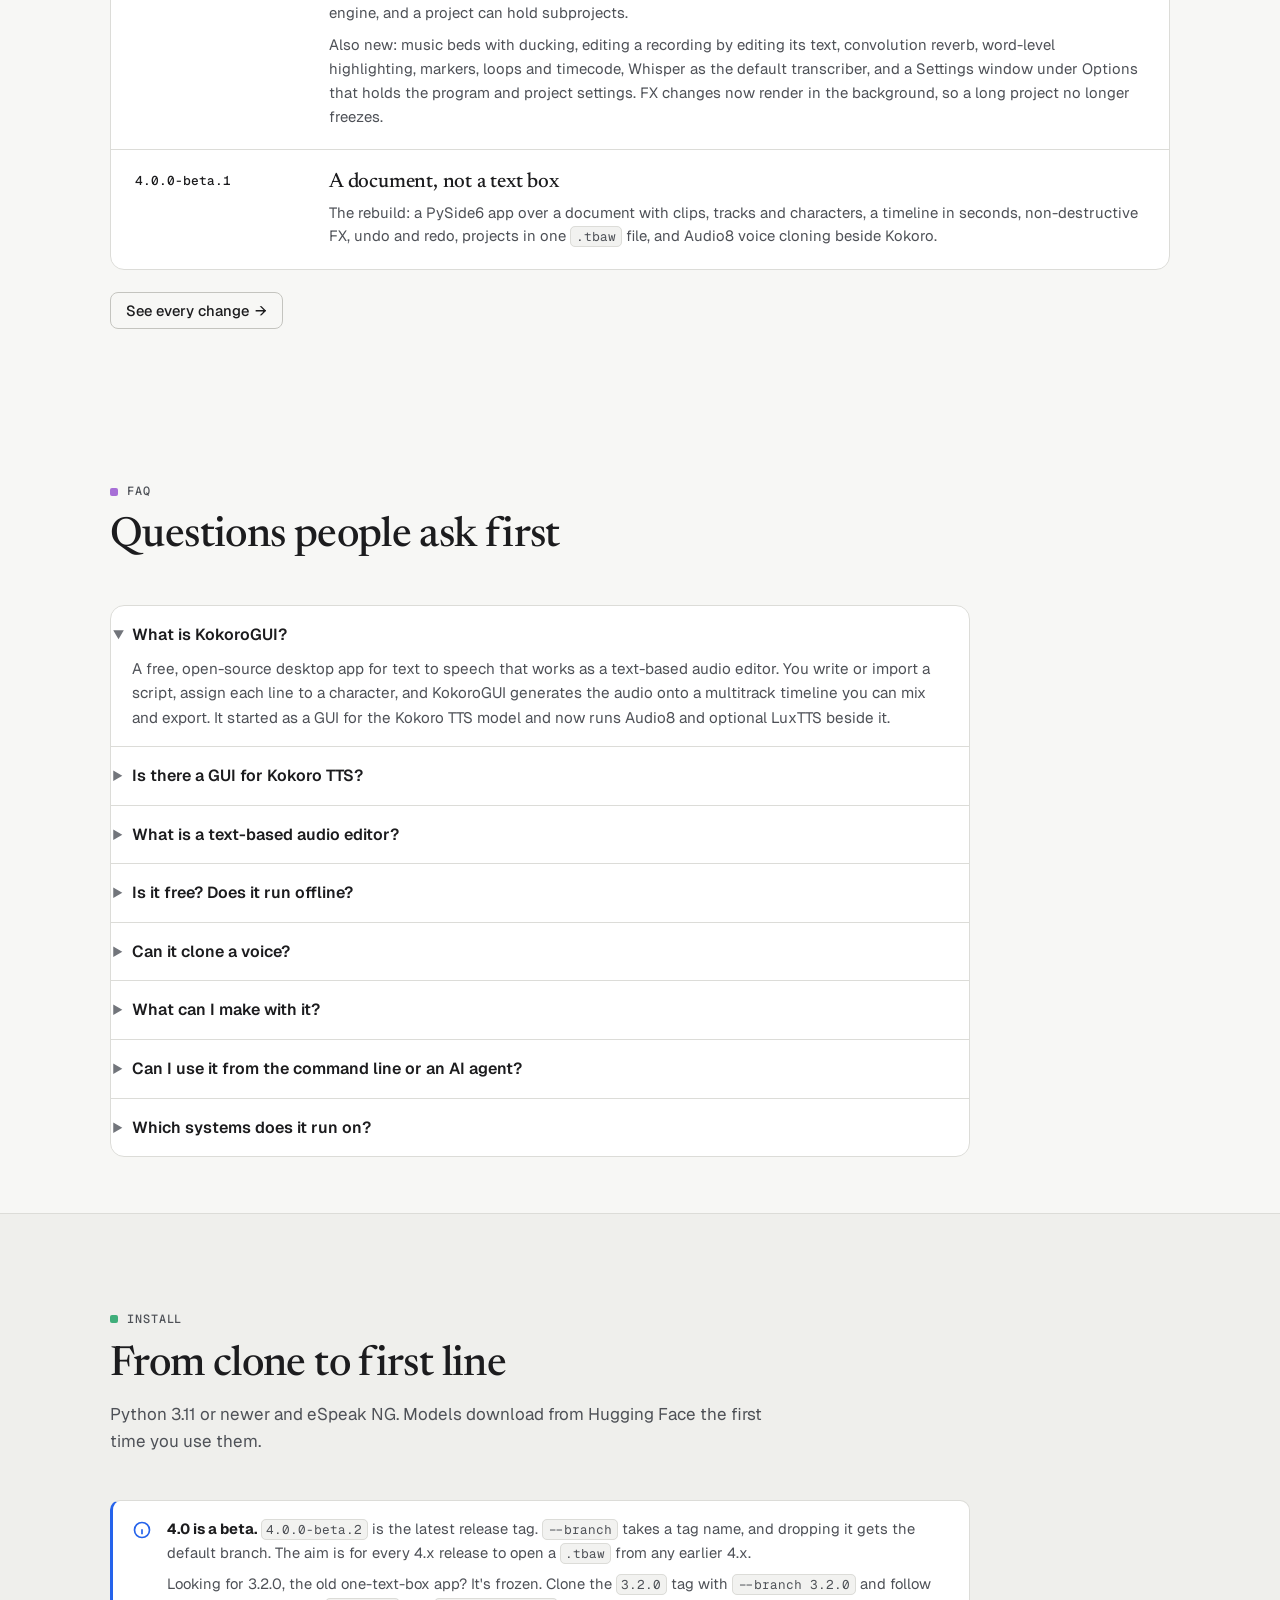
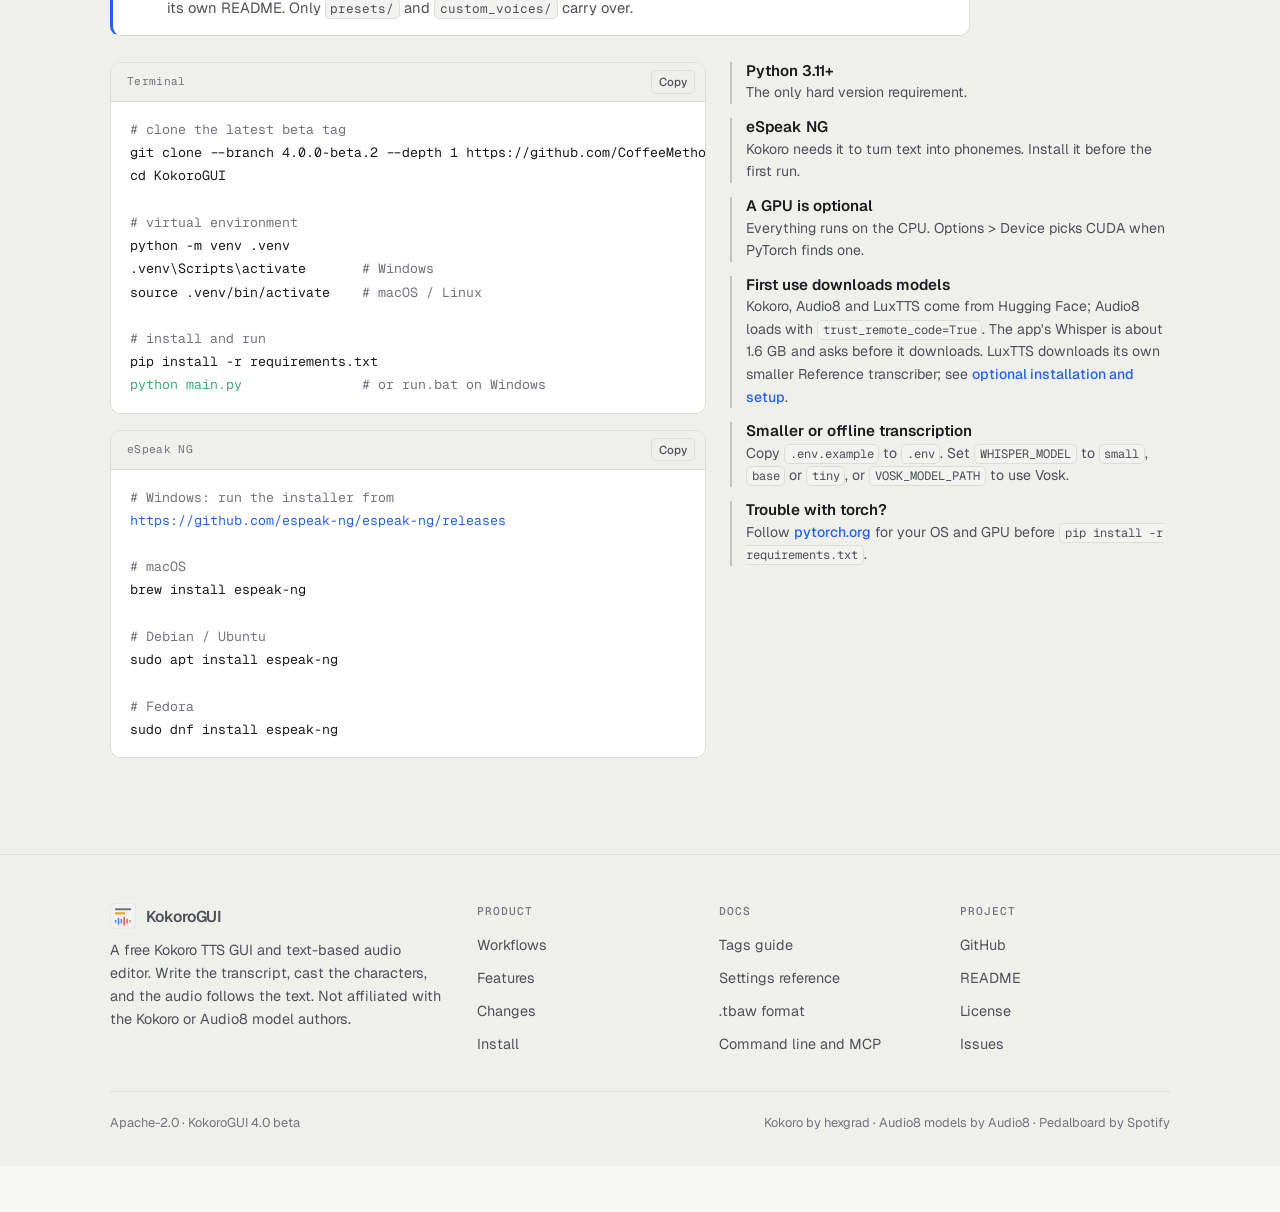
==== commit beb2c0c4: "Document the command line and the MCP server Adds docs/cli.html with every command, option, exit cod" ====
--- a/docs/index.html
+++ b/docs/index.html
@@ -62,6 +62,7 @@
         "Edit a recording by editing its Whisper transcript",
         "Takes, review status and cue sheet export for game dialogue",
         "Audiobook projects from EPUB and PDF, one subproject per chapter",
+        "Command line and MCP server for scripts and AI agents",
         "One portable .tbaw project file"
       ]
     },
@@ -119,6 +120,14 @@
         },
         {
           "@type": "Question",
+          "name": "Can I use it from the command line or an AI agent?",
+          "acceptedAnswer": {
+            "@type": "Answer",
+            "text": "Yes. One command speaks text into a WAV or renders a tagged script into a project and a mixdown, and an MCP server gives an agent the same two things as tools."
+          }
+        },
+        {
+          "@type": "Question",
           "name": "Which systems does it run on?",
           "acceptedAnswer": {
             "@type": "Answer",
@@ -261,6 +270,7 @@
       <a href="scripting.html">Tags</a>
       <a href="settings.html">Settings</a>
       <a href="format.html">.tbaw format</a>
+      <a href="cli.html">CLI &amp; MCP</a>
     </div>
     <div class="navctas">
       <button class="icon-btn" id="themeToggle" aria-label="Toggle color theme" title="Toggle color theme">
@@ -701,6 +711,10 @@
           <p>Audiobooks from EPUB or PDF, dubbed video from subtitle files, podcasts and radio drama with music beds, and game or animation dialogue with takes and a cue sheet. See the <a class="link" href="#workflows">workflows</a>.</p>
         </details>
         <details>
+          <summary>Can I use it from the command line or an AI agent?</summary>
+          <p>Yes. One command speaks text into a WAV or renders a tagged script into a project and a mixdown, and an MCP server gives an agent the same two things as tools. See <a class="link" href="cli.html">command line and MCP</a>.</p>
+        </details>
+        <details>
           <summary>Which systems does it run on?</summary>
           <p>Windows, macOS and Linux, anywhere Python 3.11 and eSpeak NG install. A GPU speeds things up but isn't required.</p>
         </details>
@@ -798,6 +812,7 @@
           <li><a href="scripting.html">Tags guide</a></li>
           <li><a href="settings.html">Settings reference</a></li>
           <li><a href="format.html">.tbaw format</a></li>
+          <li><a href="cli.html">Command line and MCP</a></li>
         </ul>
       </div>
       <div>
--- a/docs/assets/site.css
+++ b/docs/assets/site.css
@@ -191,7 +191,7 @@
   letter-spacing: .06em; text-transform: uppercase;
 }
 .navlinks{ display: flex; align-items: center; gap: .1rem; }
-.navlinks a{ text-decoration: none; font-size: .88rem; color: var(--text-2); font-weight: 500; padding: .4em .65em; border-radius: 6px; }
+.navlinks a{ text-decoration: none; font-size: .88rem; color: var(--text-2); font-weight: 500; padding: .4em .65em; white-space: nowrap; border-radius: 6px; }
 .navlinks a:hover{ color: var(--text); background: var(--surface-2); }
 .navlinks a[aria-current="page"]{ color: var(--text); box-shadow: inset 0 -2px 0 var(--accent); border-radius: 0; }
 .navctas{ display: flex; align-items: center; gap: .5rem; }
@@ -202,7 +202,7 @@
 }
 .icon-btn:hover{ color: var(--text); background: var(--surface-2); }
 .menu-btn{ display: none; }
-@media (max-width: 880px){
+@media (max-width: 1060px){
   .navlinks{ display: none; }
   .menu-btn{ display: flex; }
   header.site.open .navlinks{
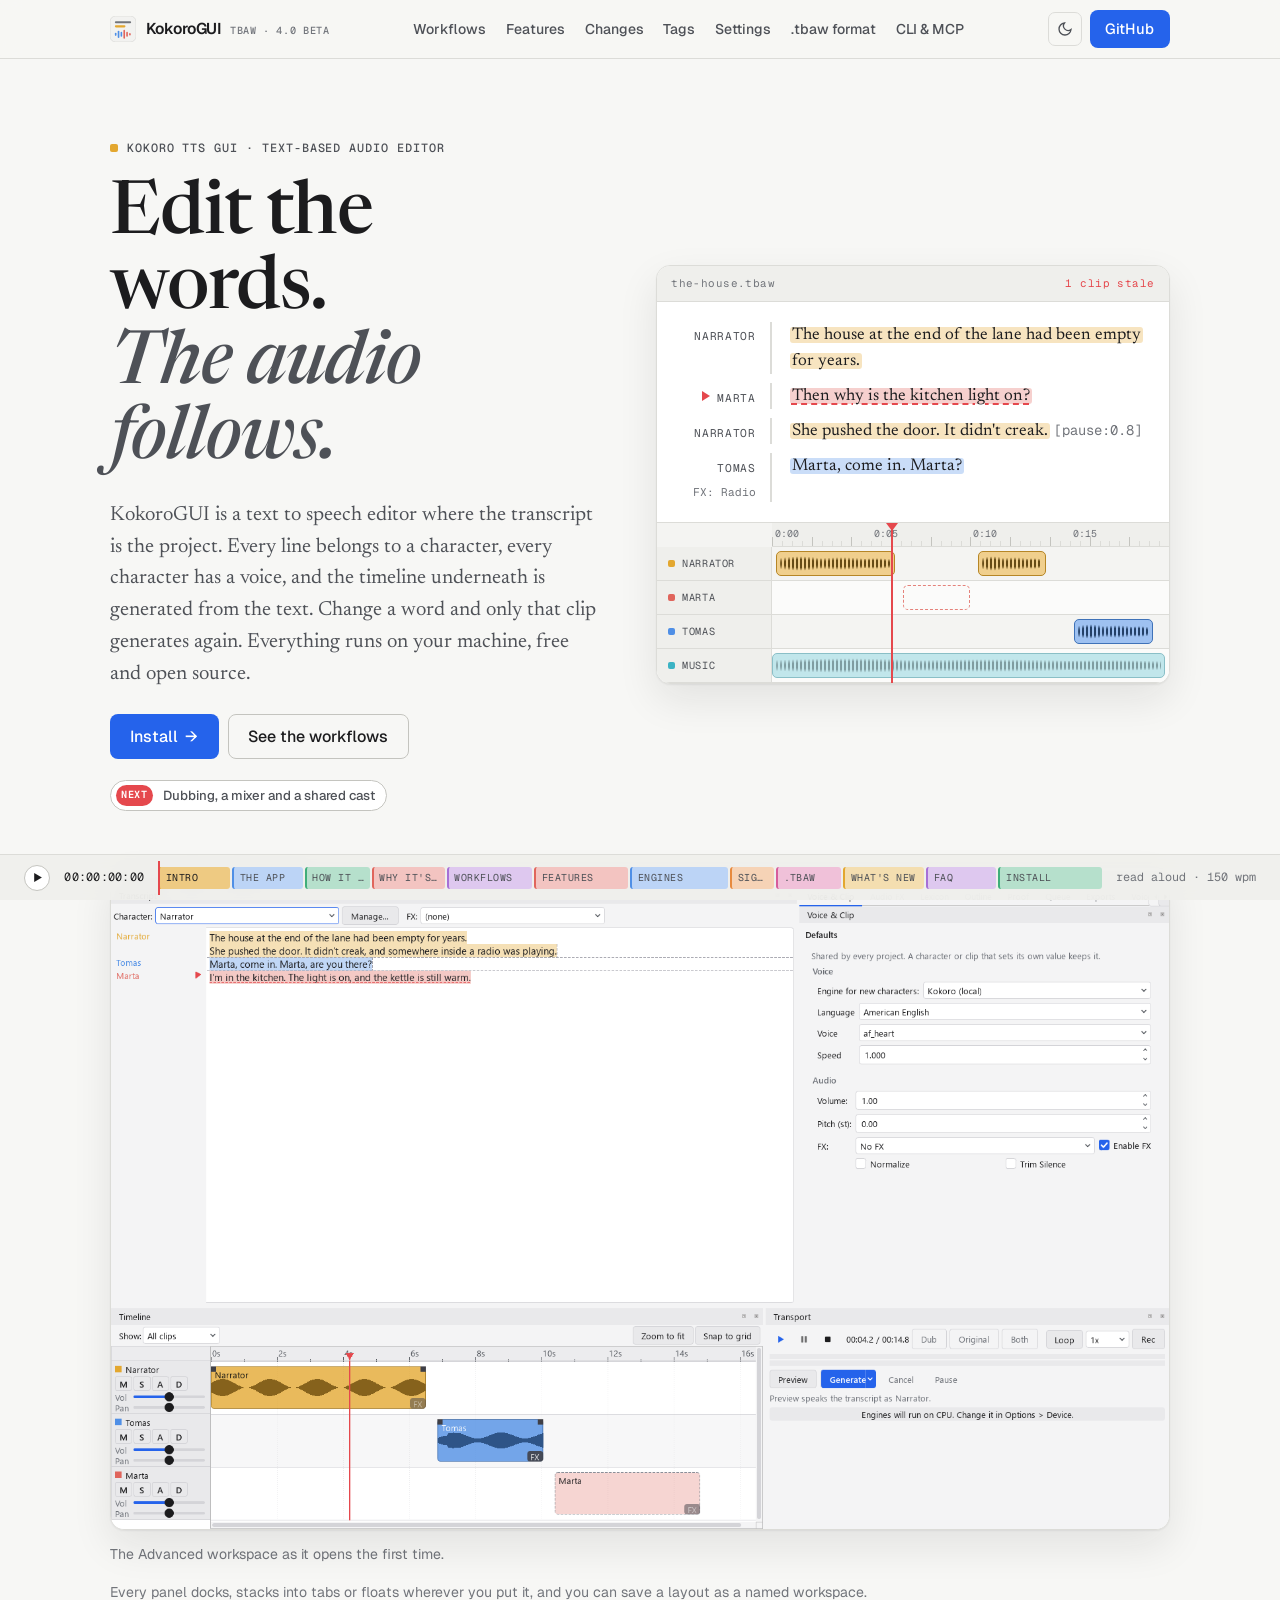
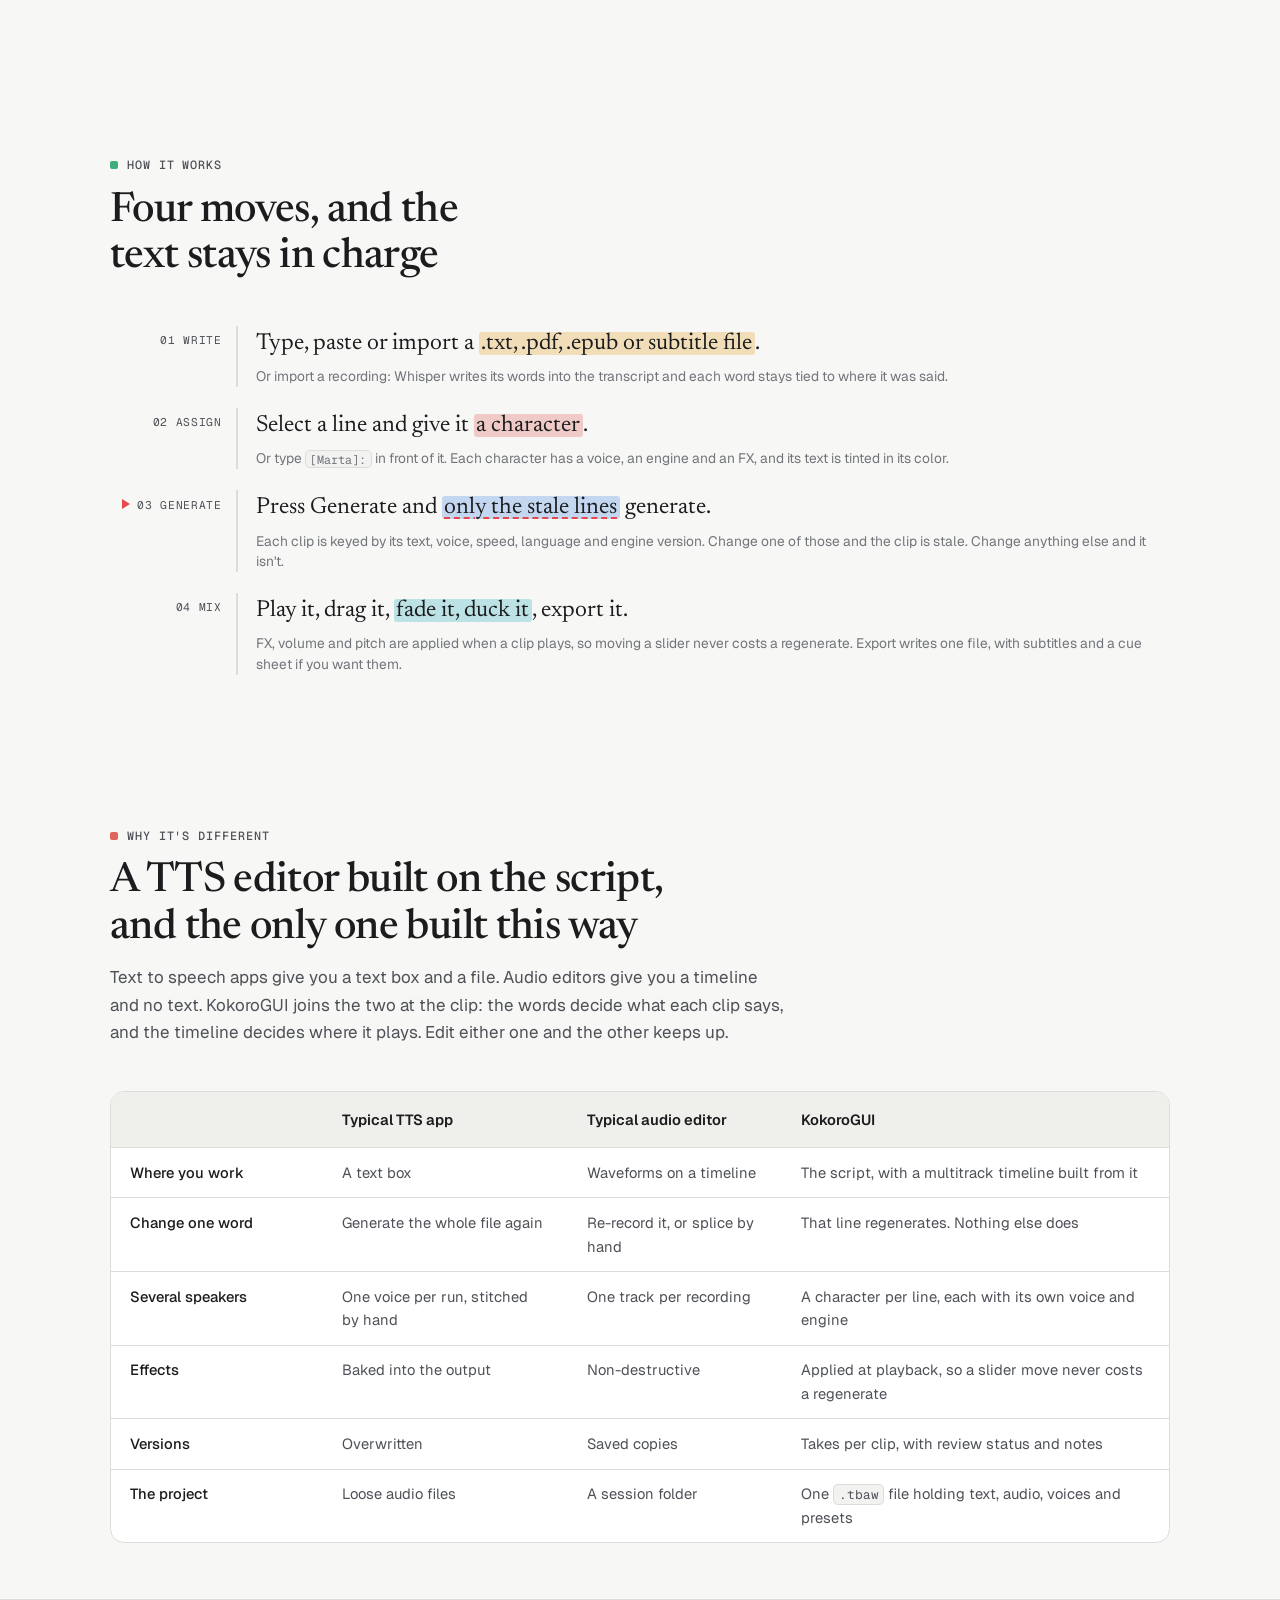
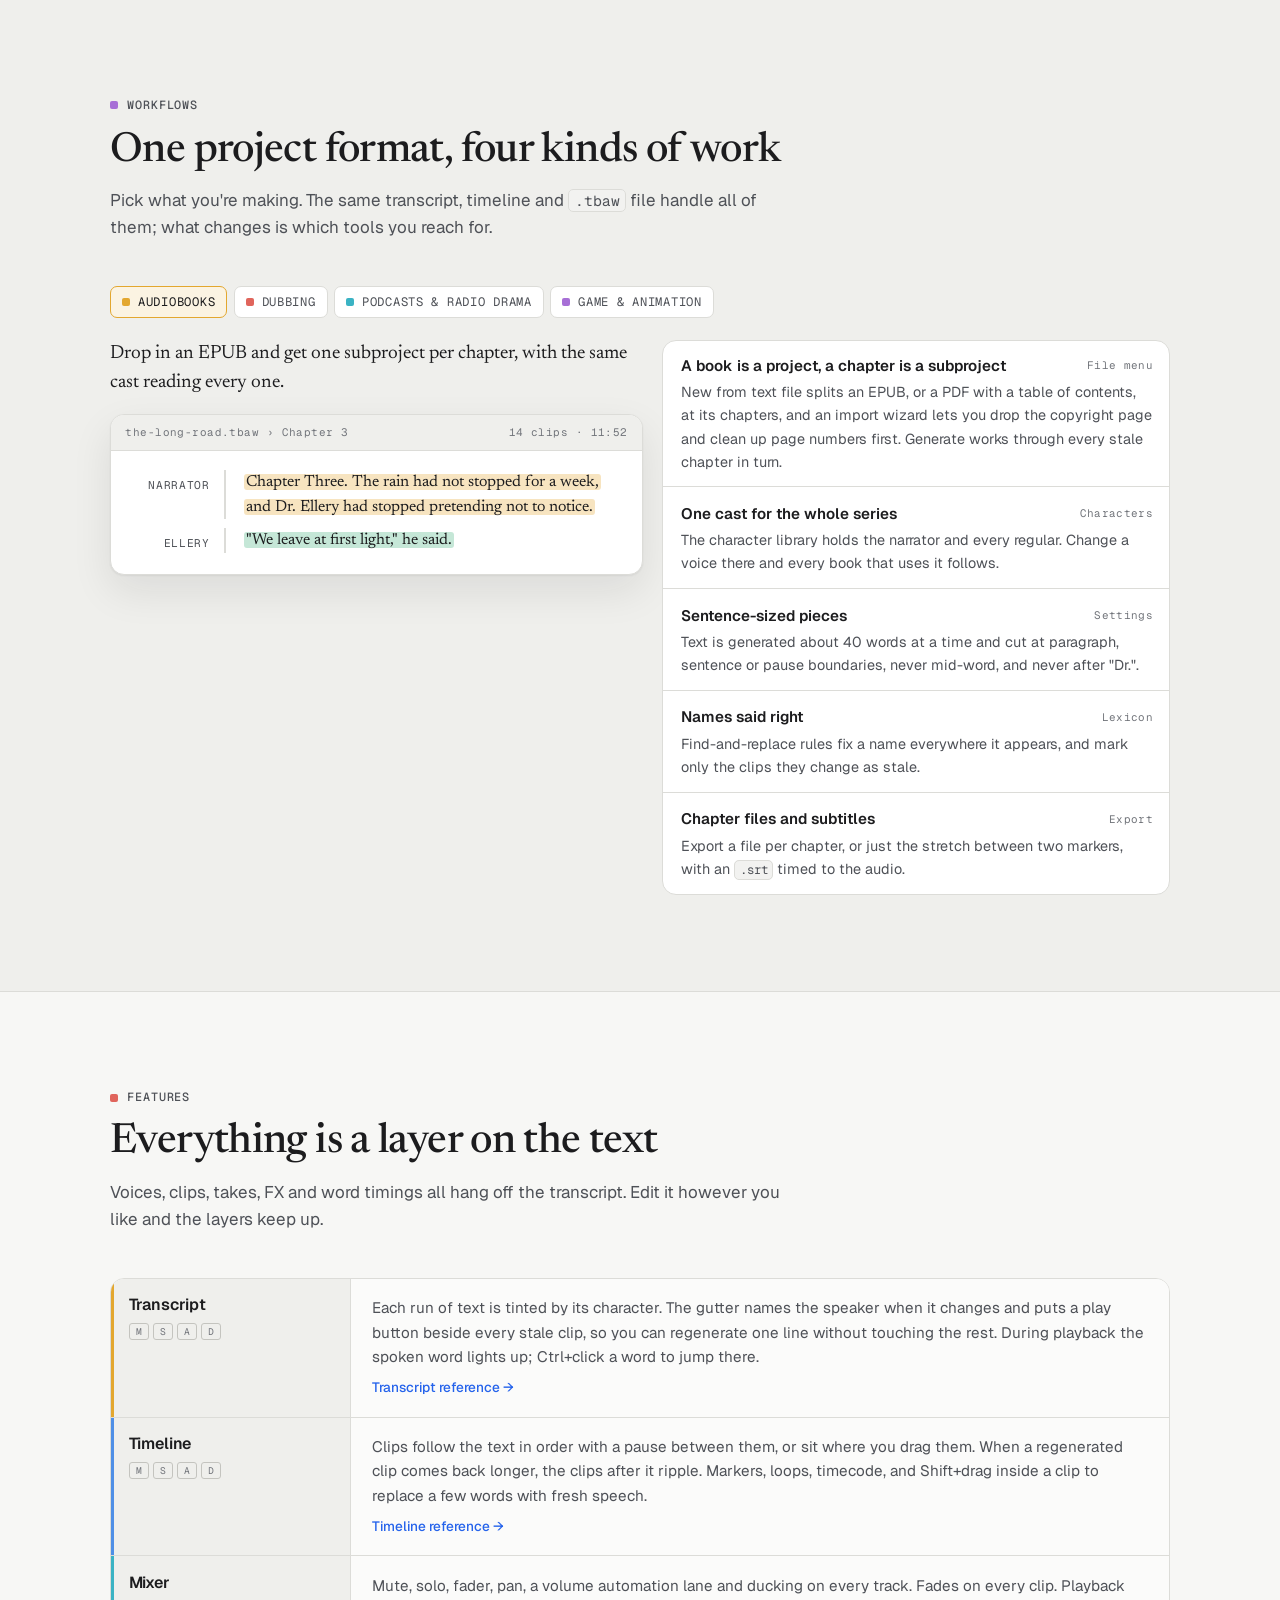
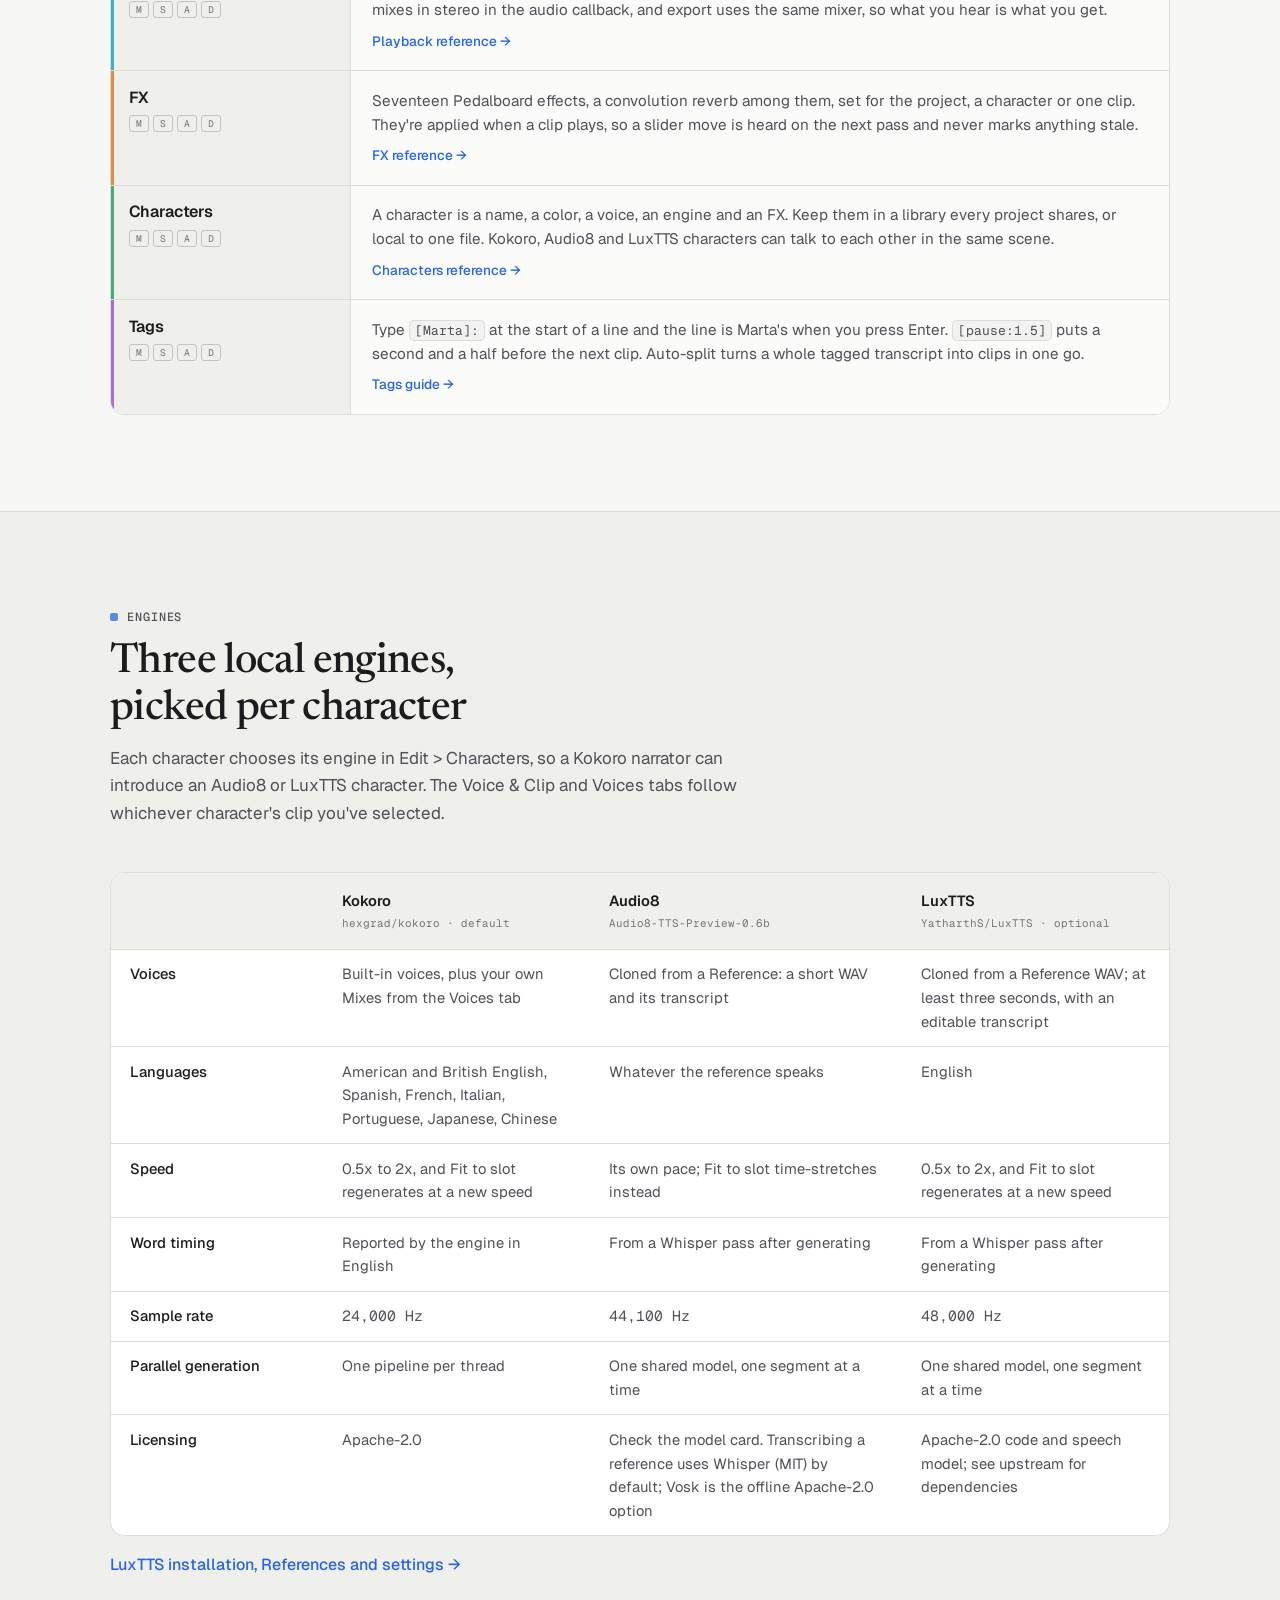
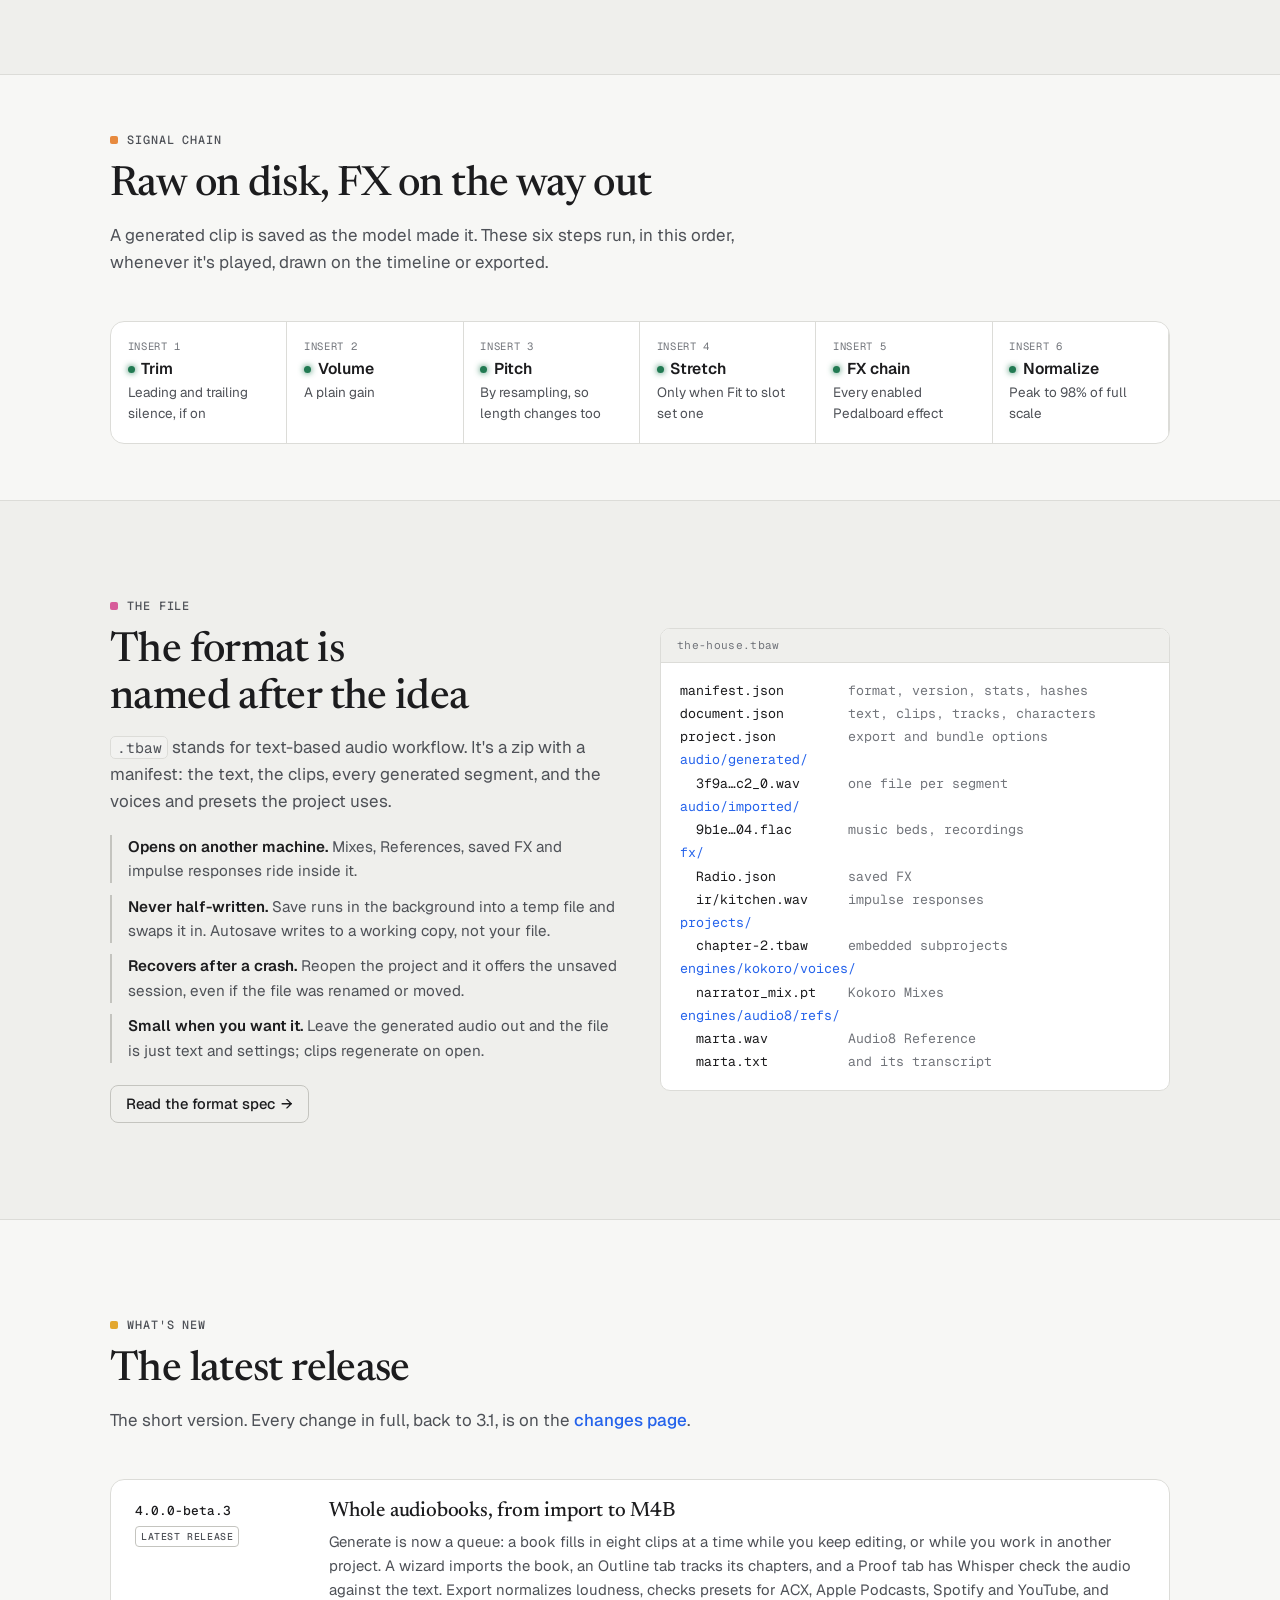
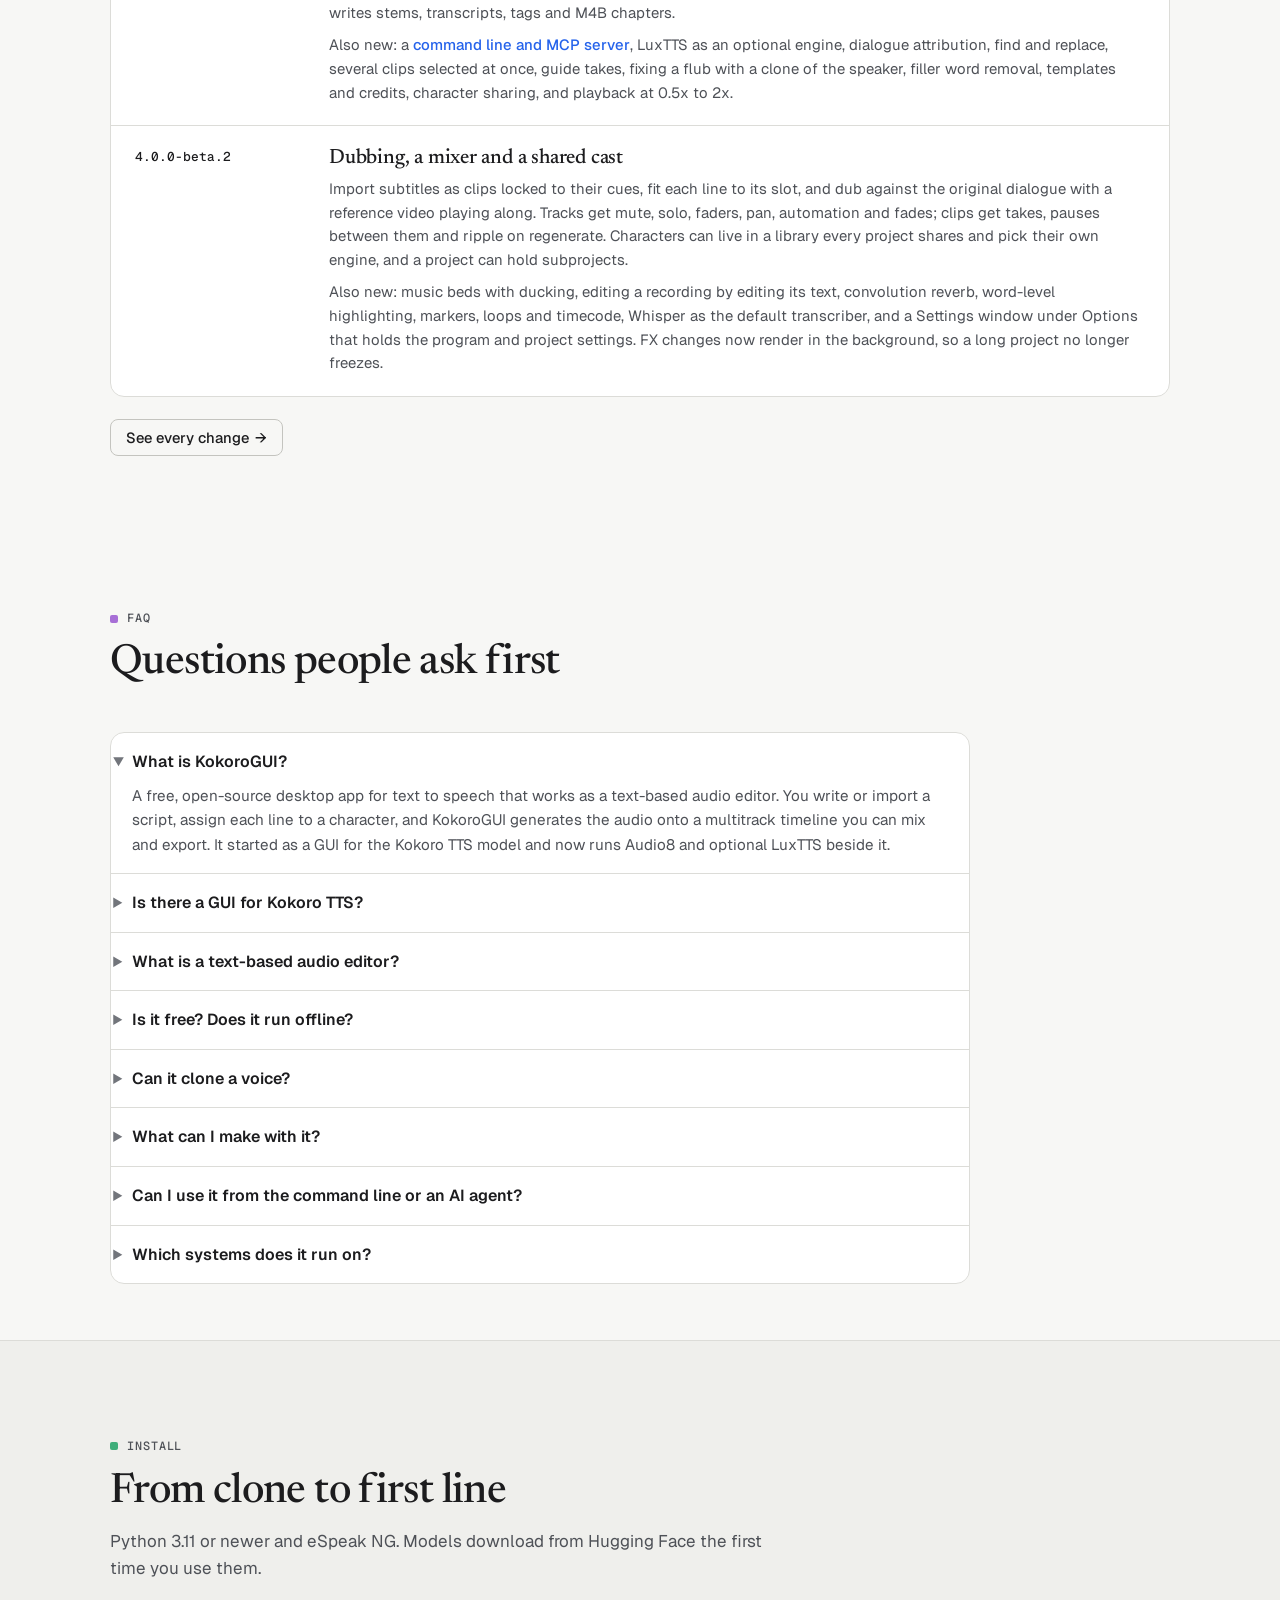
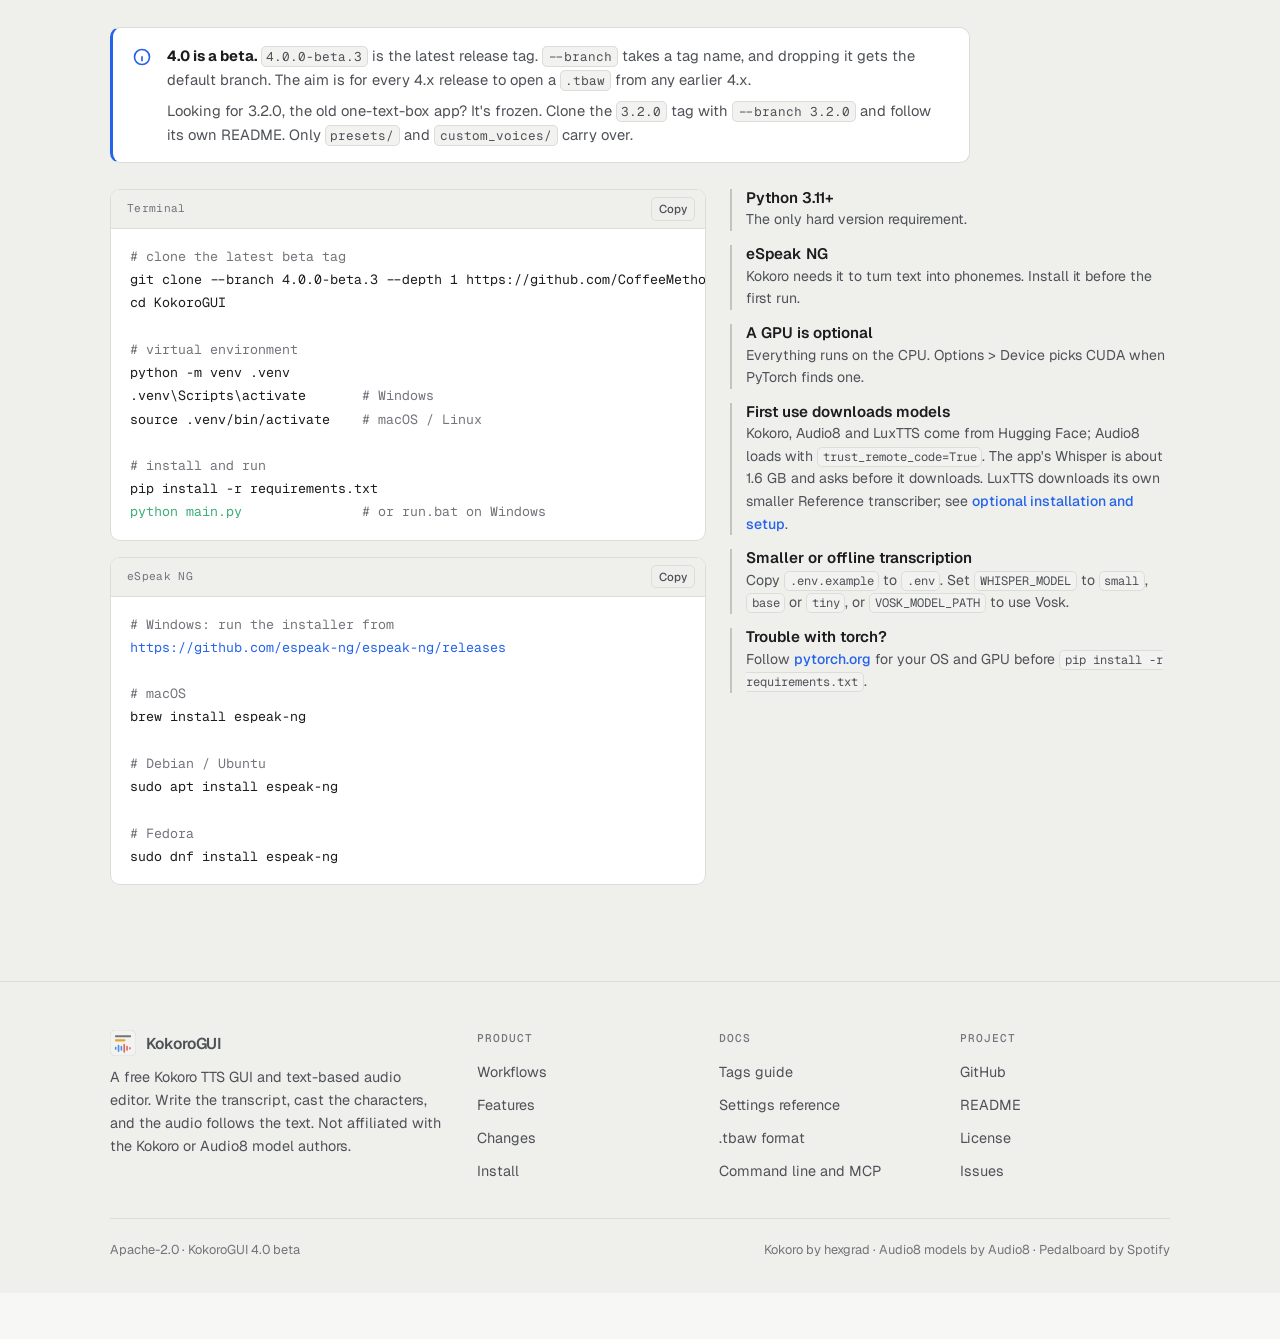
==== commit 76efc0c8: "Name the release 4.0.0-beta.3 and refresh the site Sets APP_VERSION, renames the Unreleased notes in" ====
--- a/docs/index.html
+++ b/docs/index.html
@@ -43,7 +43,7 @@
       "applicationCategory": "MultimediaApplication",
       "applicationSubCategory": "Text to speech editor",
       "operatingSystem": "Windows, macOS, Linux",
-      "softwareVersion": "4.0.0-beta.2",
+      "softwareVersion": "4.0.0-beta.3",
       "license": "https://www.apache.org/licenses/LICENSE-2.0",
       "isAccessibleForFree": true,
       "offers": { "@type": "Offer", "price": "0", "priceCurrency": "USD" },
@@ -481,7 +481,7 @@
           </div>
           <ul class="wf-list">
             <li><b>Edit a recording as text</b><a href="settings.html#generation">Import Audio</a><span>Whisper or a caption file puts the words in the transcript. Delete words and the audio closes up; cut, paste and drag carry the audio with them.</span></li>
-            <li><b>Fix a flub in the speaker's voice</b><a href="changes.html#unreleased">Right-click a selection</a><span>Clone a speaker with Audio8 from 5 to 30 s of their recording, once you tick that you have their permission, then type the correction and give it the clone.</span></li>
+            <li><b>Fix a flub in the speaker's voice</b><a href="changes.html#v4-0-0-beta-3">Right-click a selection</a><span>Clone a speaker with Audio8 from 5 to 30 s of their recording, once you tick that you have their permission, then type the correction and give it the clone.</span></li>
             <li><b>Music beds that duck</b><a href="settings.html#timeline">Track header</a><span>Import WAV, FLAC, OGG, MP3 or AIFF as a bed, trim or loop it, and press <code>D</code> on its track to drop it by 12 dB while voices play.</span></li>
             <li><b>A real mixer</b><a href="settings.html#timeline">Timeline</a><span>Mute, solo, fader, pan and a volume automation lane per track; fade handles on every clip; stereo playback and export.</span></li>
             <li><b>Rooms and phones</b><a href="settings.html#fx">Audio FX</a><span>Convolution reverb takes your own impulse responses; the GSM codec makes a phone call. Seventeen Pedalboard effects in all.</span></li>
@@ -660,18 +660,19 @@
       </div>
       <div class="log reveal">
         <div class="log-item">
-          <div class="v">4.0.0-beta.2 <span class="badge">LATEST RELEASE</span></div>
+          <div class="v">4.0.0-beta.3 <span class="badge">LATEST RELEASE</span></div>
+          <div>
+            <h3>Whole audiobooks, from import to M4B</h3>
+            <p>Generate is now a queue: a book fills in eight clips at a time while you keep editing, or while you work in another project. A wizard imports the book, an Outline tab tracks its chapters, and a Proof tab has Whisper check the audio against the text. Export normalizes loudness, checks presets for ACX, Apple Podcasts, Spotify and YouTube, and writes stems, transcripts, tags and M4B chapters.</p>
+            <p>Also new: a <a class="link" href="cli.html">command line and MCP server</a>, LuxTTS as an optional engine, dialogue attribution, find and replace, several clips selected at once, guide takes, fixing a flub with a clone of the speaker, filler word removal, templates and credits, character sharing, and playback at 0.5x to 2x.</p>
+          </div>
+        </div>
+        <div class="log-item">
+          <div class="v">4.0.0-beta.2</div>
           <div>
             <h3>Dubbing, a mixer and a shared cast</h3>
             <p>Import subtitles as clips locked to their cues, fit each line to its slot, and dub against the original dialogue with a reference video playing along. Tracks get mute, solo, faders, pan, automation and fades; clips get takes, pauses between them and ripple on regenerate. Characters can live in a library every project shares and pick their own engine, and a project can hold subprojects.</p>
             <p>Also new: music beds with ducking, editing a recording by editing its text, convolution reverb, word-level highlighting, markers, loops and timecode, Whisper as the default transcriber, and a Settings window under Options that holds the program and project settings. FX changes now render in the background, so a long project no longer freezes.</p>
-          </div>
-        </div>
-        <div class="log-item">
-          <div class="v">4.0.0-beta.1</div>
-          <div>
-            <h3>A document, not a text box</h3>
-            <p>The rebuild: a PySide6 app over a document with clips, tracks and characters, a timeline in seconds, non-destructive FX, undo and redo, projects in one <code>.tbaw</code> file, and Audio8 voice cloning beside Kokoro.</p>
           </div>
         </div>
       </div>
@@ -732,7 +733,7 @@
       <div class="callout reveal" style="max-width:860px; margin-bottom:1.6rem;">
         <svg class="icon" viewBox="0 0 24 24" fill="none" stroke="currentColor" stroke-width="2"><circle cx="12" cy="12" r="9"/><path d="M12 8h.01M11 12h1v4h1"/></svg>
         <div>
-          <p><strong>4.0 is a beta.</strong> <code>4.0.0-beta.2</code> is the latest release tag. <code>--branch</code> takes a tag name, and dropping it gets the default branch. The aim is for every 4.x release to open a <code>.tbaw</code> from any earlier 4.x.</p>
+          <p><strong>4.0 is a beta.</strong> <code>4.0.0-beta.3</code> is the latest release tag. <code>--branch</code> takes a tag name, and dropping it gets the default branch. The aim is for every 4.x release to open a <code>.tbaw</code> from any earlier 4.x.</p>
           <p>Looking for 3.2.0, the old one-text-box app? It's frozen. Clone the <code>3.2.0</code> tag with <code>--branch 3.2.0</code> and follow its own README. Only <code>presets/</code> and <code>custom_voices/</code> carry over.</p>
         </div>
       </div>
@@ -741,7 +742,7 @@
           <div class="code-block reveal" data-copy>
             <div class="head"><span>Terminal</span></div>
             <pre><span class="c1"># clone the latest beta tag</span>
-git clone --branch 4.0.0-beta.2 --depth 1 https://github.com/CoffeeMethod/KokoroGUI.git
+git clone --branch 4.0.0-beta.3 --depth 1 https://github.com/CoffeeMethod/KokoroGUI.git
 cd KokoroGUI
 
 <span class="c1"># virtual environment</span>
--- a/docs/assets/site.css
+++ b/docs/assets/site.css
@@ -495,7 +495,8 @@
 }
 .transport .tp-btn svg{ width: 11px; height: 11px; }
 .transport .tp-clock{ color: var(--text); font-variant-numeric: tabular-nums; letter-spacing: .02em; flex: none; }
-.transport .tp-lane{ flex: 1; height: 22px; position: relative; display: flex; gap: 2px; min-width: 0; }
+.transport .tp-lane{ flex: 1; height: 22px; min-width: 0; }
+.transport .tp-strip{ height: 100%; position: relative; display: flex; gap: 2px; }
 .transport .tp-clip{
   height: 100%; border-radius: 3px; min-width: 3px; cursor: pointer; border: none; padding: 0 .35rem;
   background: color-mix(in srgb, var(--cc, var(--c1)) 38%, var(--surface));
@@ -508,8 +509,23 @@
 .transport .tp-label{ color: var(--text-3); flex: none; }
 @media (max-width: 720px){
   .transport .tp-label{ display: none; }
-  .transport .tp-clip{ font-size: 0; padding: 0; }
-}
+  .transport:not(.scrolls) .tp-clip{ font-size: 0; padding: 0; }
+}
+/* <main data-transport="scroll">: the lane scrolls sideways and a clip's name
+   stays in view. The padding keeps the playhead's overhang inside the scroll box. */
+.transport.scrolls .tp-lane{
+  --fl: 0px; --fr: 0px; height: 34px; padding: 6px 0; overflow-x: auto; overflow-y: hidden;
+  overscroll-behavior-x: contain; scrollbar-width: none;
+  -webkit-mask-image: linear-gradient(to right, transparent, #000 var(--fl), #000 calc(100% - var(--fr)), transparent);
+  mask-image: linear-gradient(to right, transparent, #000 var(--fl), #000 calc(100% - var(--fr)), transparent);
+}
+.transport.scrolls .tp-lane::-webkit-scrollbar{ display: none; }
+.transport.scrolls .tp-lane.more-left{ --fl: 24px; }
+.transport.scrolls .tp-lane.more-right{ --fr: 24px; }
+.transport.scrolls .tp-strip{ width: max-content; min-width: 100%; }
+.transport.scrolls .tp-clip{ overflow: clip; }
+.transport.scrolls .tp-clip > span{ display: inline-block; position: sticky; left: .35rem; }
+.transport.scrolls .tp-lane.more-left .tp-clip > span{ left: 28px; }
 
 /* entrance animation: pure CSS, always completes, never depends on scroll/JS */
 @keyframes revealUp{ from{ opacity: 0; transform: translateY(8px); } to{ opacity: 1; transform: none; } }
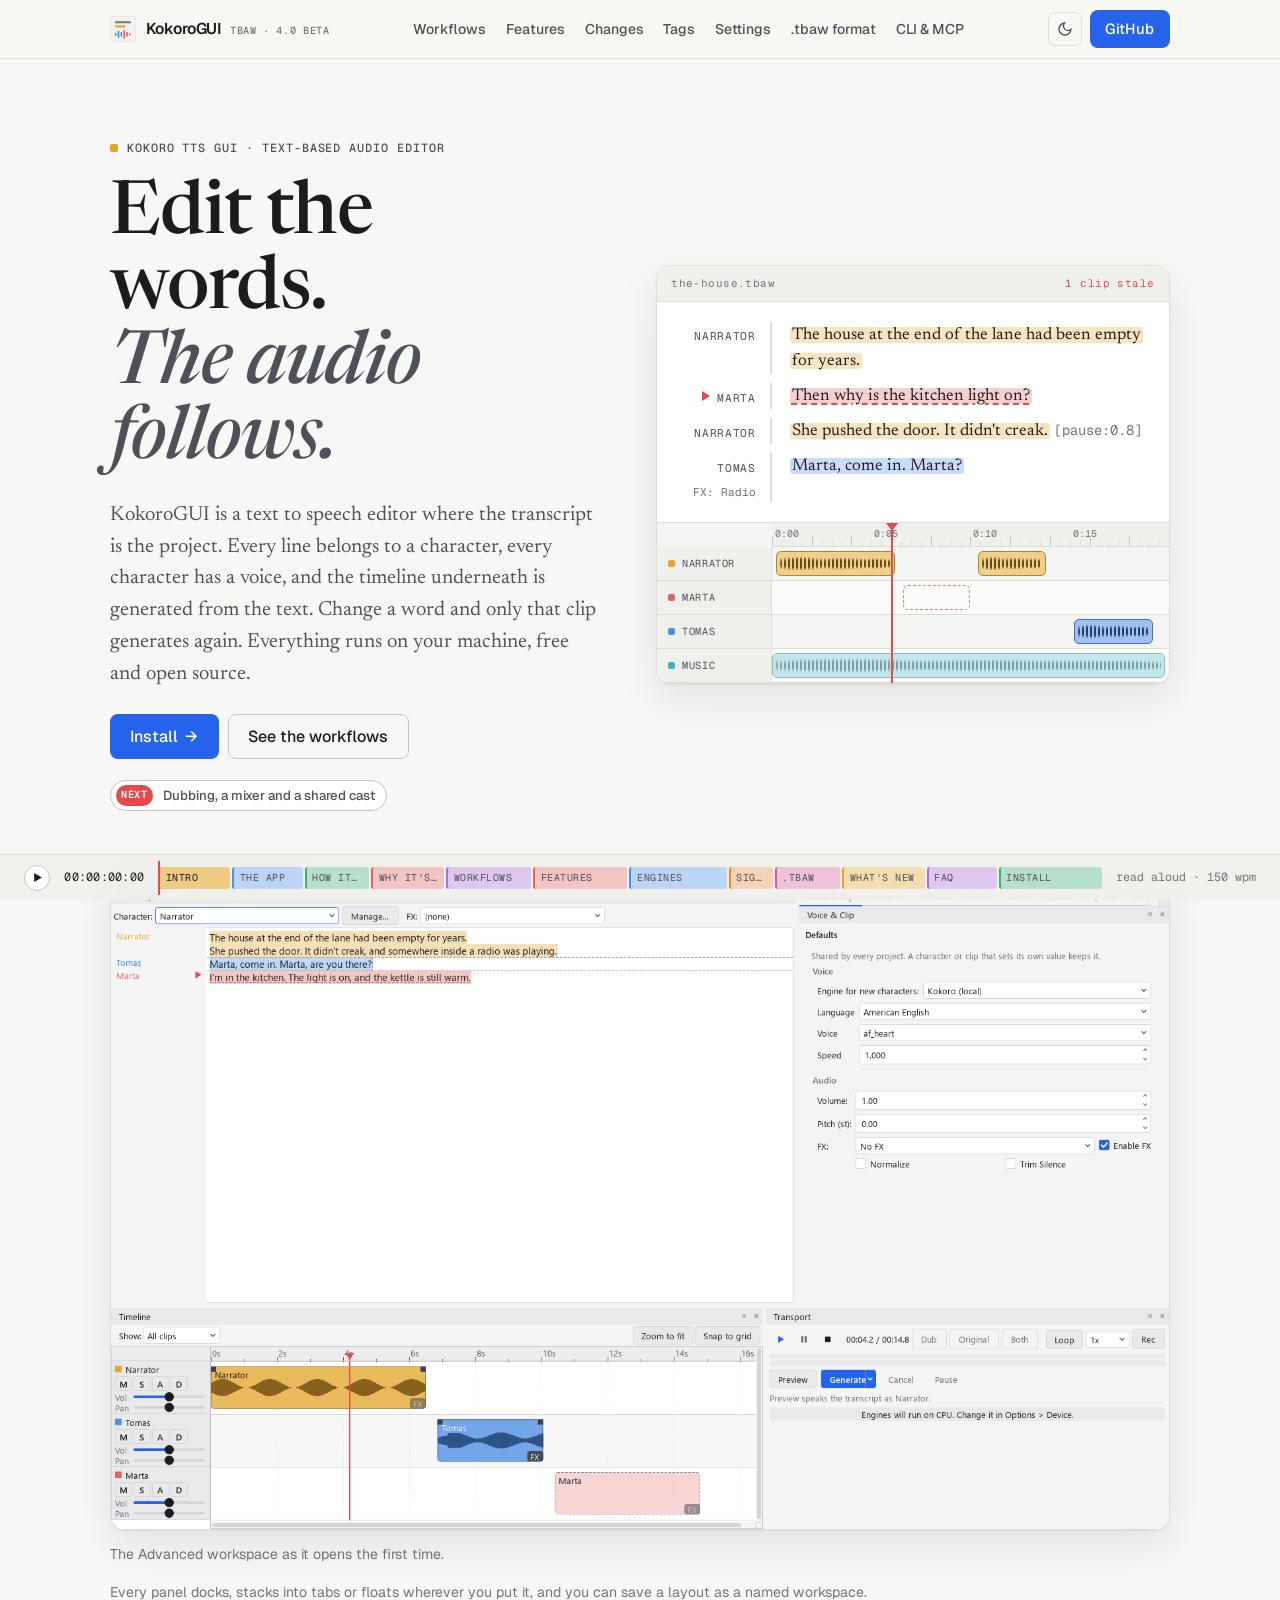
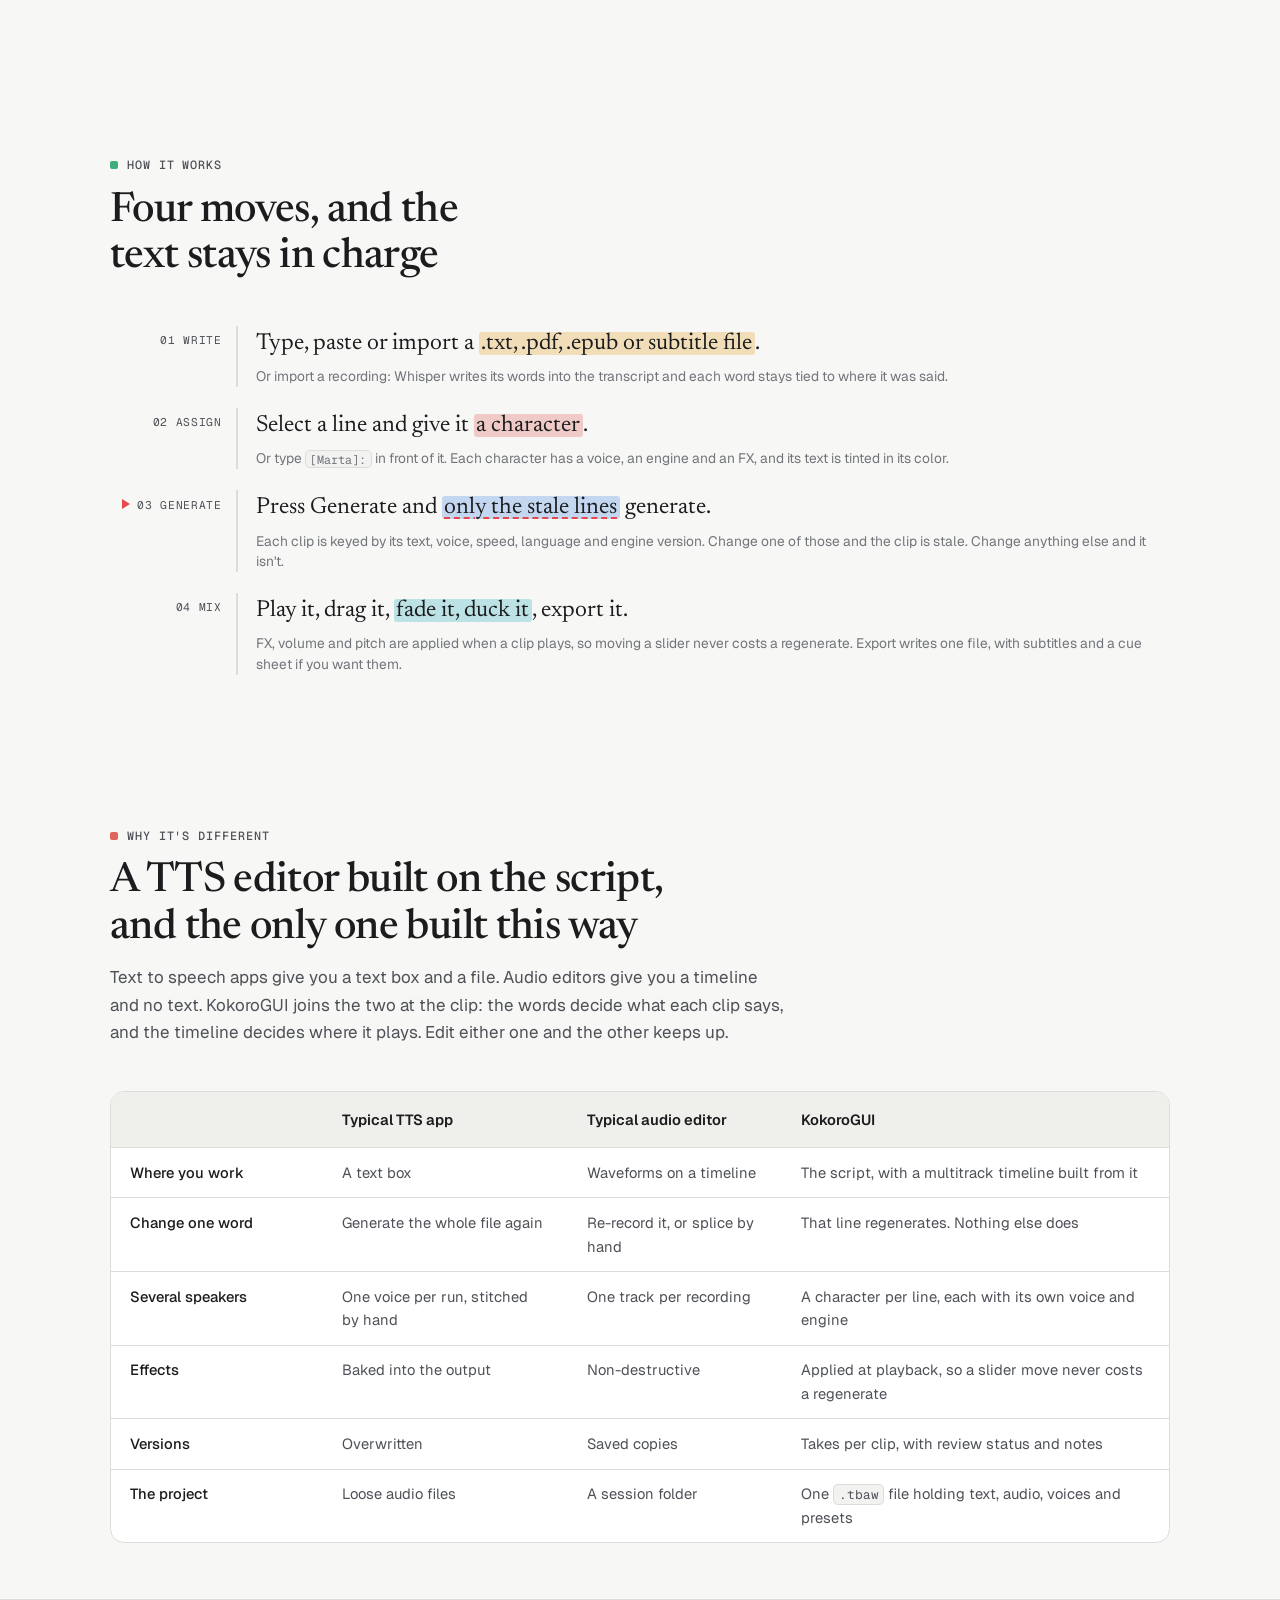
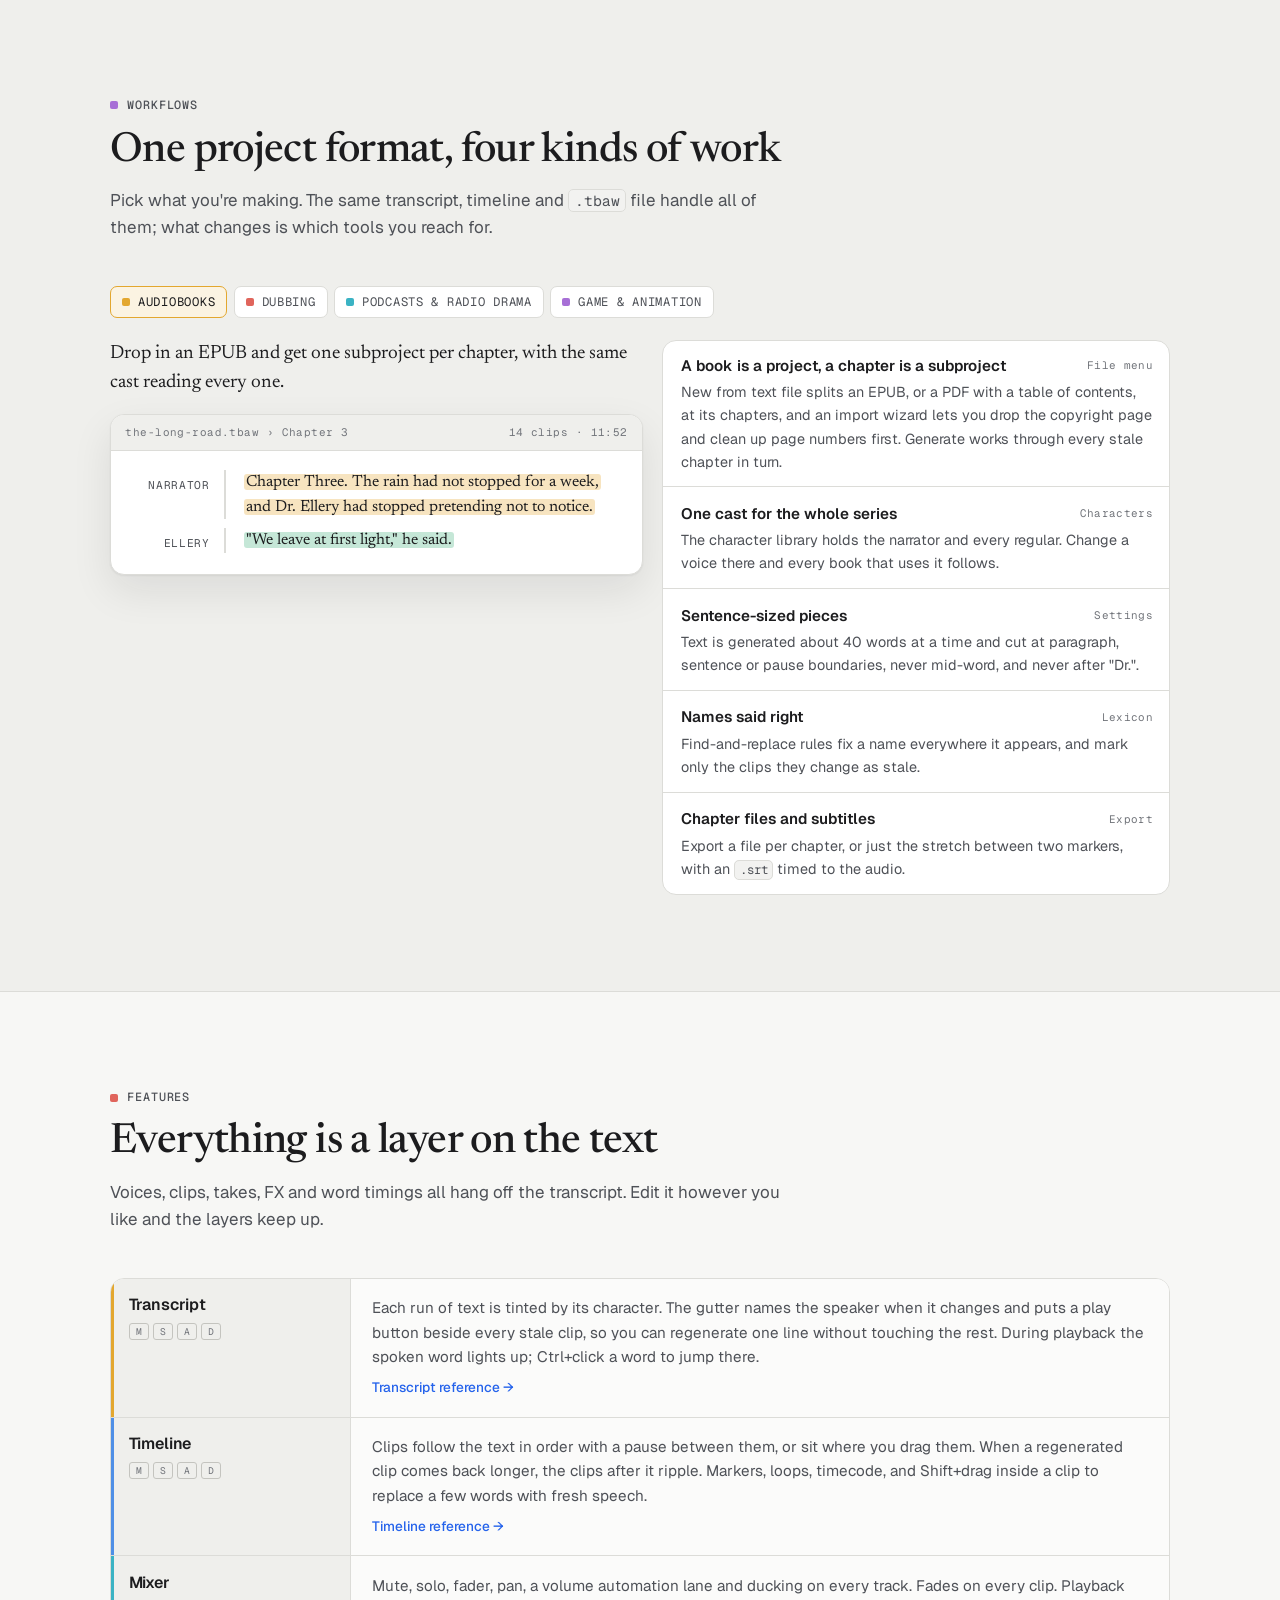
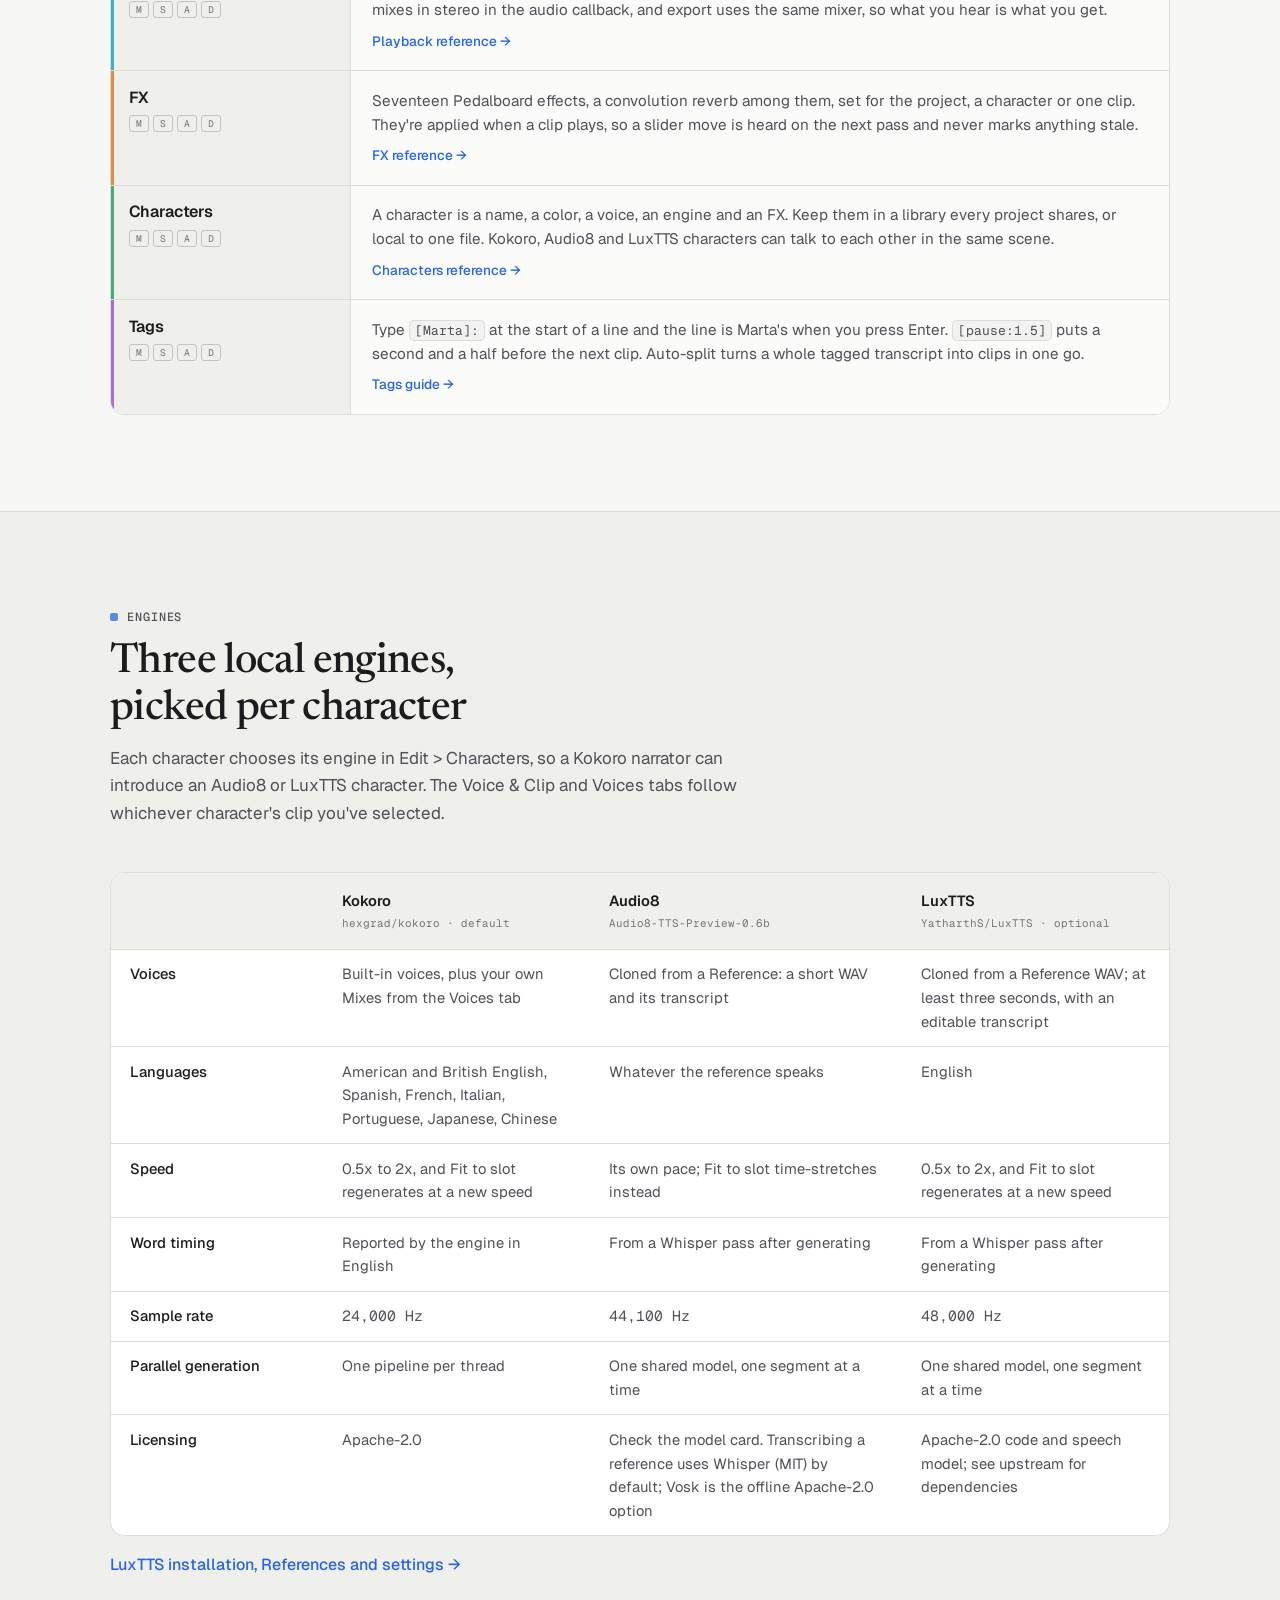
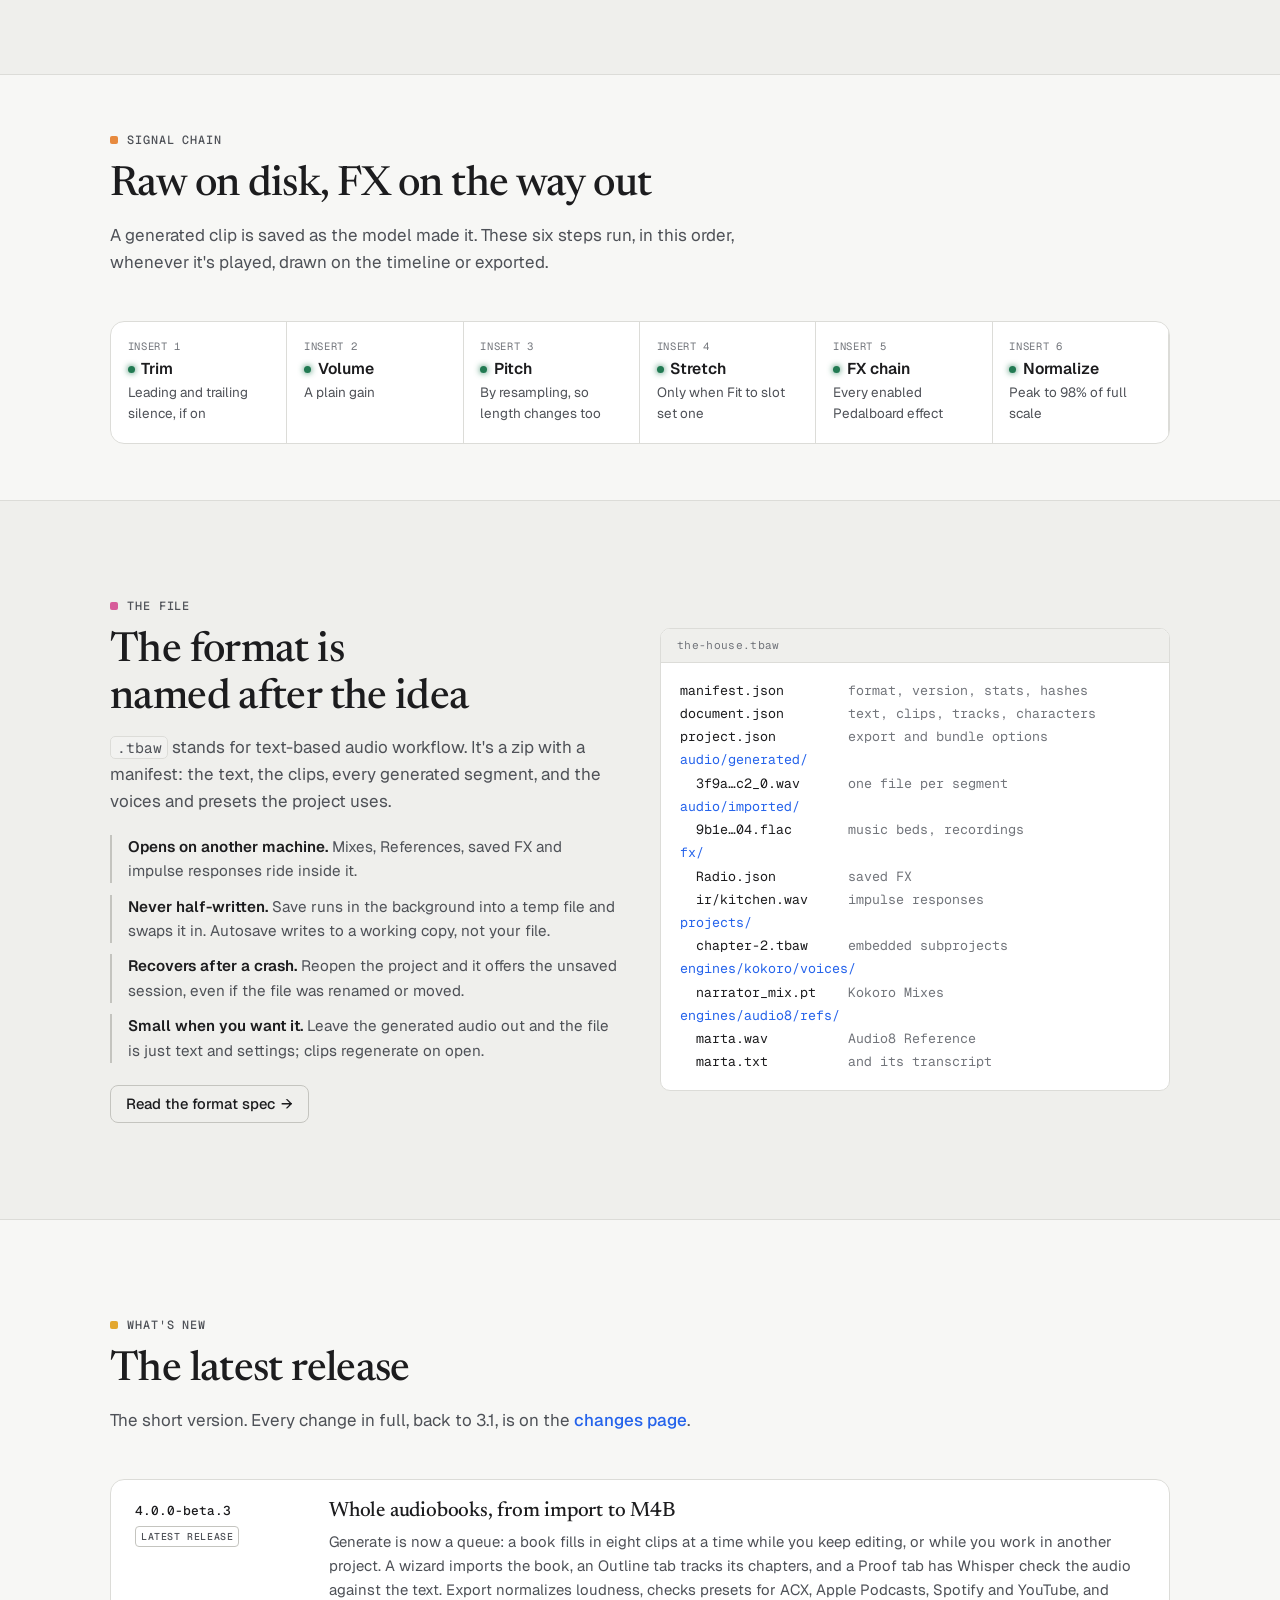
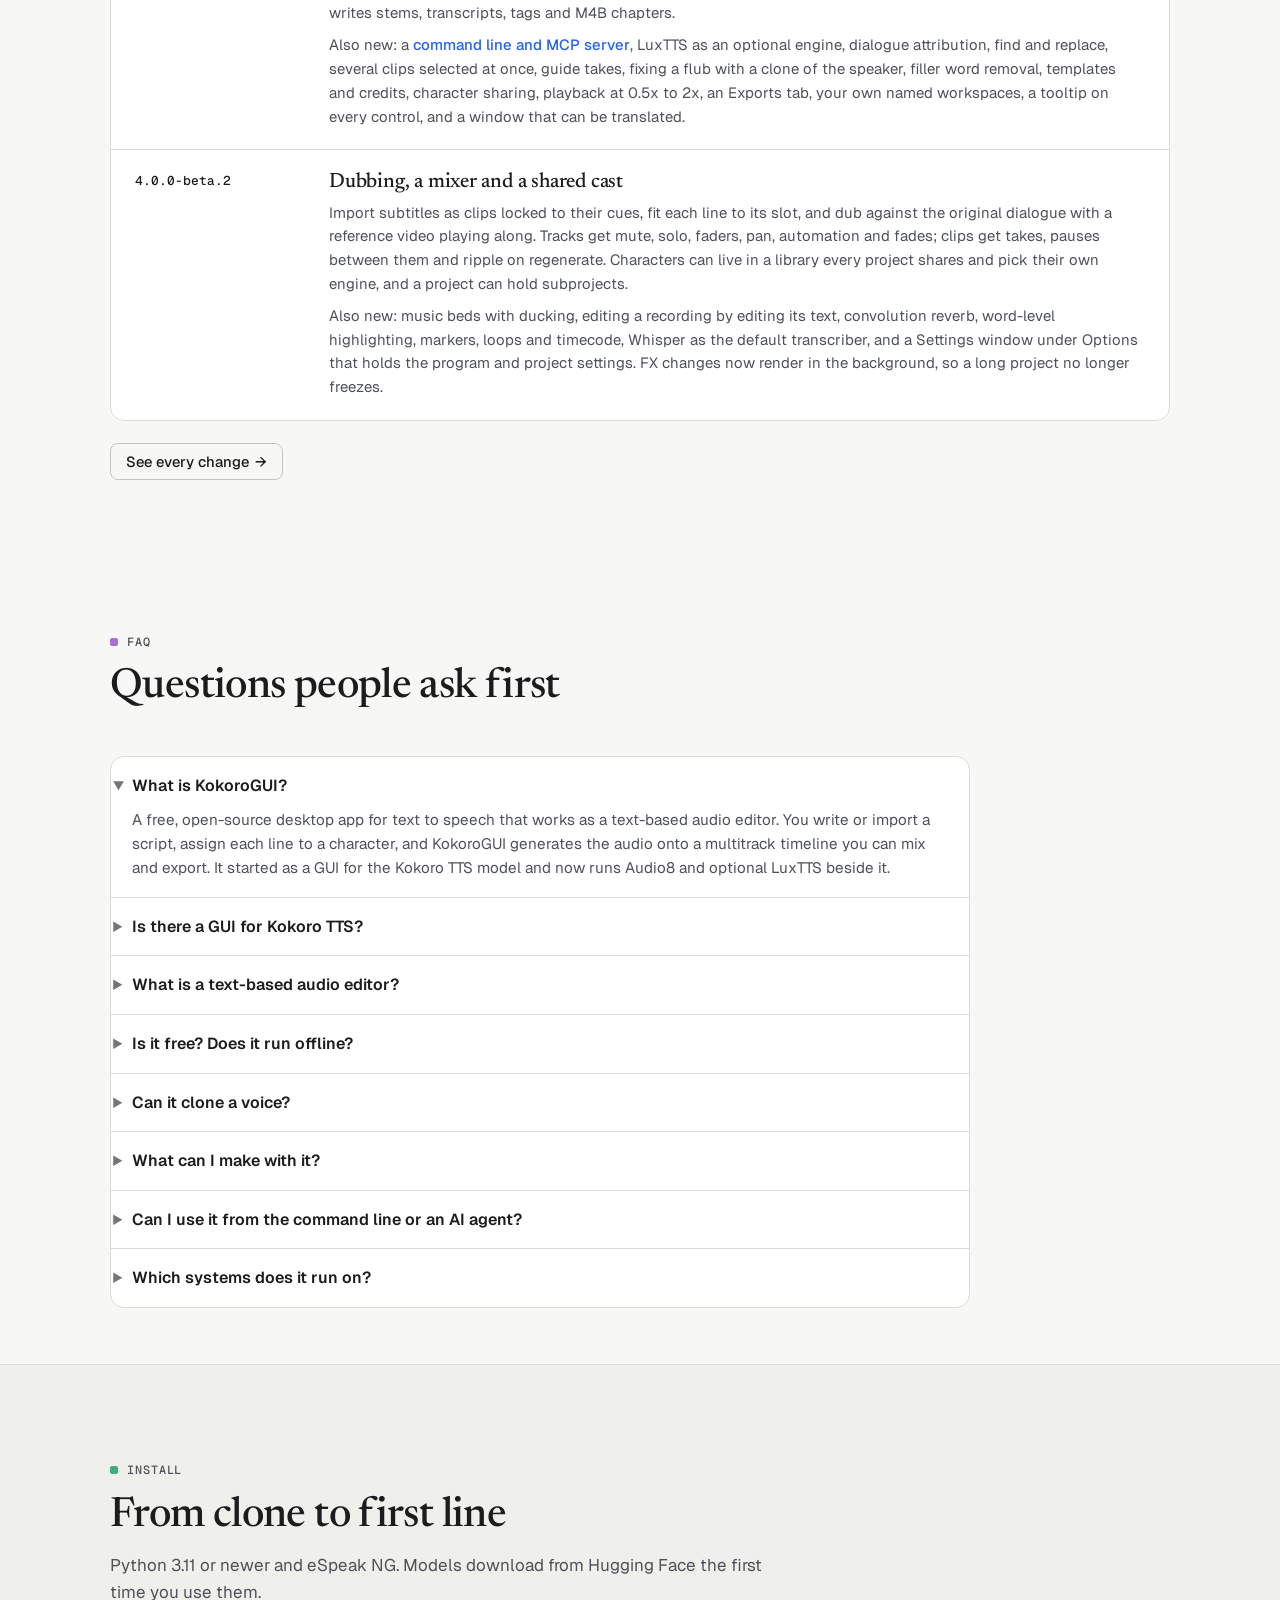
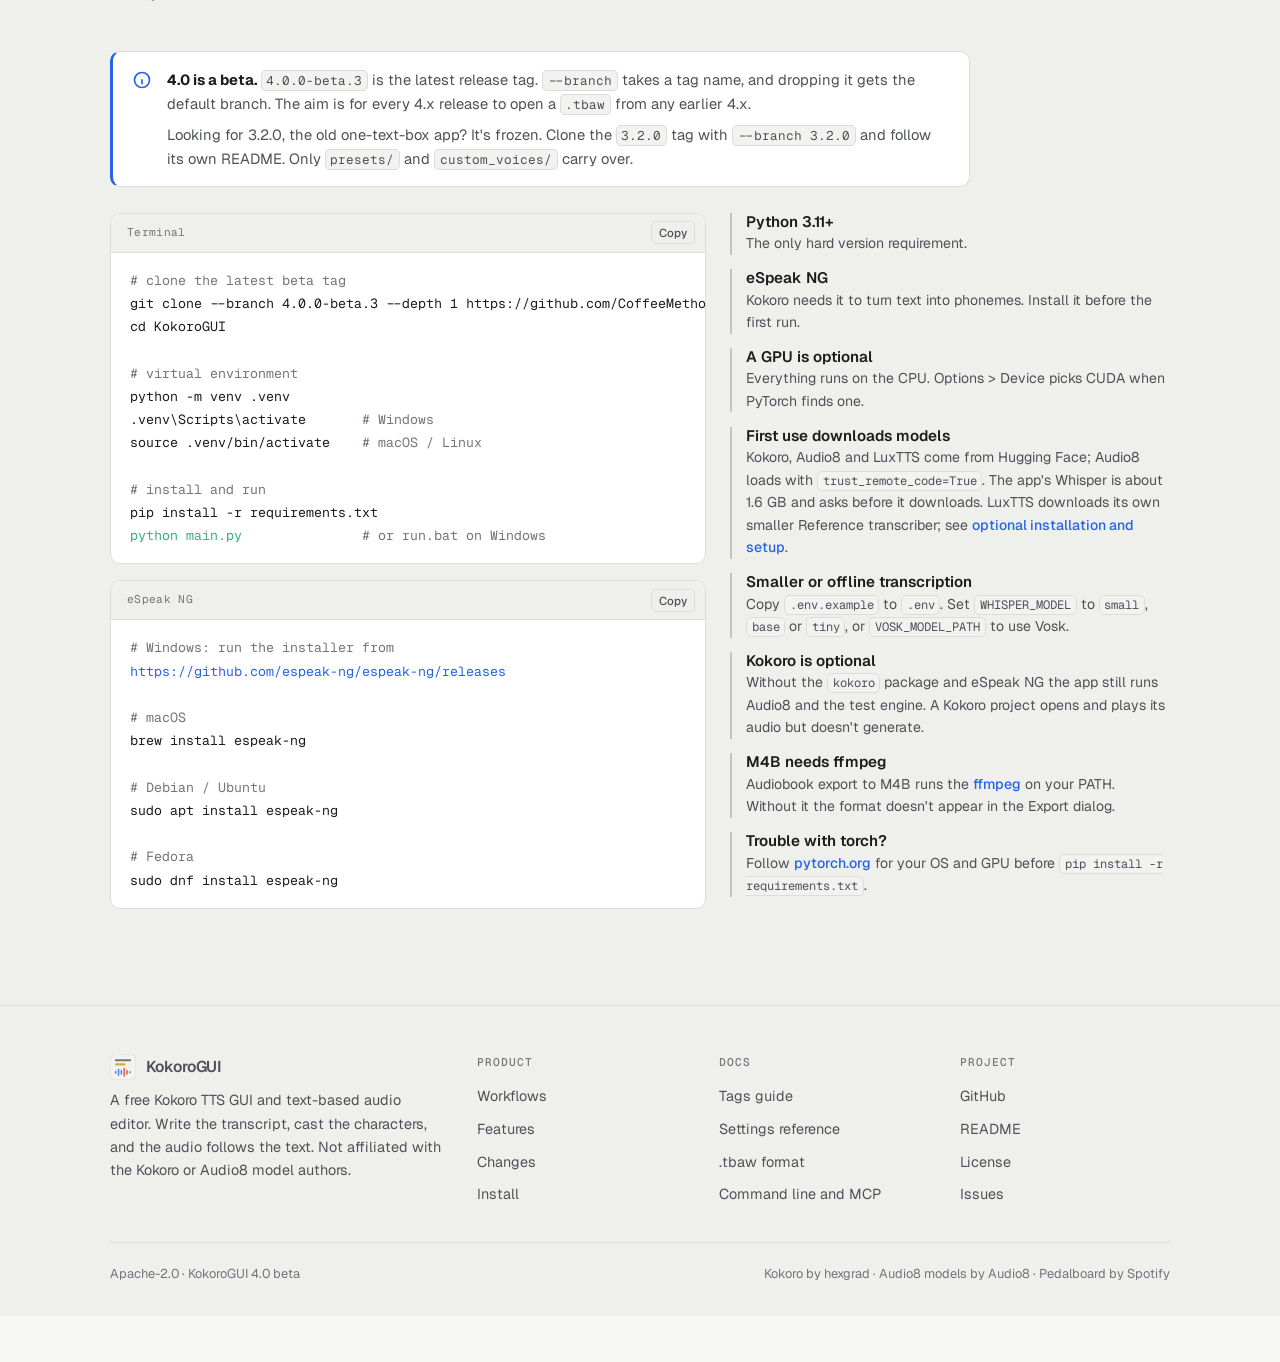
==== commit 346d18ec: "Cut the README down to why you'd use it The README now lists the selling points, six beta.3 highligh" ====
--- a/docs/index.html
+++ b/docs/index.html
@@ -664,7 +664,7 @@
           <div>
             <h3>Whole audiobooks, from import to M4B</h3>
             <p>Generate is now a queue: a book fills in eight clips at a time while you keep editing, or while you work in another project. A wizard imports the book, an Outline tab tracks its chapters, and a Proof tab has Whisper check the audio against the text. Export normalizes loudness, checks presets for ACX, Apple Podcasts, Spotify and YouTube, and writes stems, transcripts, tags and M4B chapters.</p>
-            <p>Also new: a <a class="link" href="cli.html">command line and MCP server</a>, LuxTTS as an optional engine, dialogue attribution, find and replace, several clips selected at once, guide takes, fixing a flub with a clone of the speaker, filler word removal, templates and credits, character sharing, and playback at 0.5x to 2x.</p>
+            <p>Also new: a <a class="link" href="cli.html">command line and MCP server</a>, LuxTTS as an optional engine, dialogue attribution, find and replace, several clips selected at once, guide takes, fixing a flub with a clone of the speaker, filler word removal, templates and credits, character sharing, playback at 0.5x to 2x, an Exports tab, your own named workspaces, a tooltip on every control, and a window that can be translated.</p>
           </div>
         </div>
         <div class="log-item">
@@ -775,6 +775,8 @@
           <div><h4>A GPU is optional</h4><p>Everything runs on the CPU. Options &gt; Device picks CUDA when PyTorch finds one.</p></div>
           <div><h4>First use downloads models</h4><p>Kokoro, Audio8 and LuxTTS come from Hugging Face; Audio8 loads with <code>trust_remote_code=True</code>. The app's Whisper is about 1.6 GB and asks before it downloads. LuxTTS downloads its own smaller Reference transcriber; see <a class="link" href="settings.html#luxtts">optional installation and setup</a>.</p></div>
           <div><h4>Smaller or offline transcription</h4><p>Copy <code>.env.example</code> to <code>.env</code>. Set <code>WHISPER_MODEL</code> to <code>small</code>, <code>base</code> or <code>tiny</code>, or <code>VOSK_MODEL_PATH</code> to use Vosk.</p></div>
+          <div><h4>Kokoro is optional</h4><p>Without the <code>kokoro</code> package and eSpeak NG the app still runs Audio8 and the test engine. A Kokoro project opens and plays its audio but doesn't generate.</p></div>
+          <div><h4>M4B needs ffmpeg</h4><p>Audiobook export to M4B runs the <a class="link" href="https://ffmpeg.org/download.html" target="_blank" rel="noopener">ffmpeg</a> on your PATH. Without it the format doesn't appear in the Export dialog.</p></div>
           <div><h4>Trouble with torch?</h4><p>Follow <a class="link" href="https://pytorch.org/get-started/locally/" target="_blank" rel="noopener">pytorch.org</a> for your OS and GPU before <code>pip install -r requirements.txt</code>.</p></div>
         </div>
       </div>
